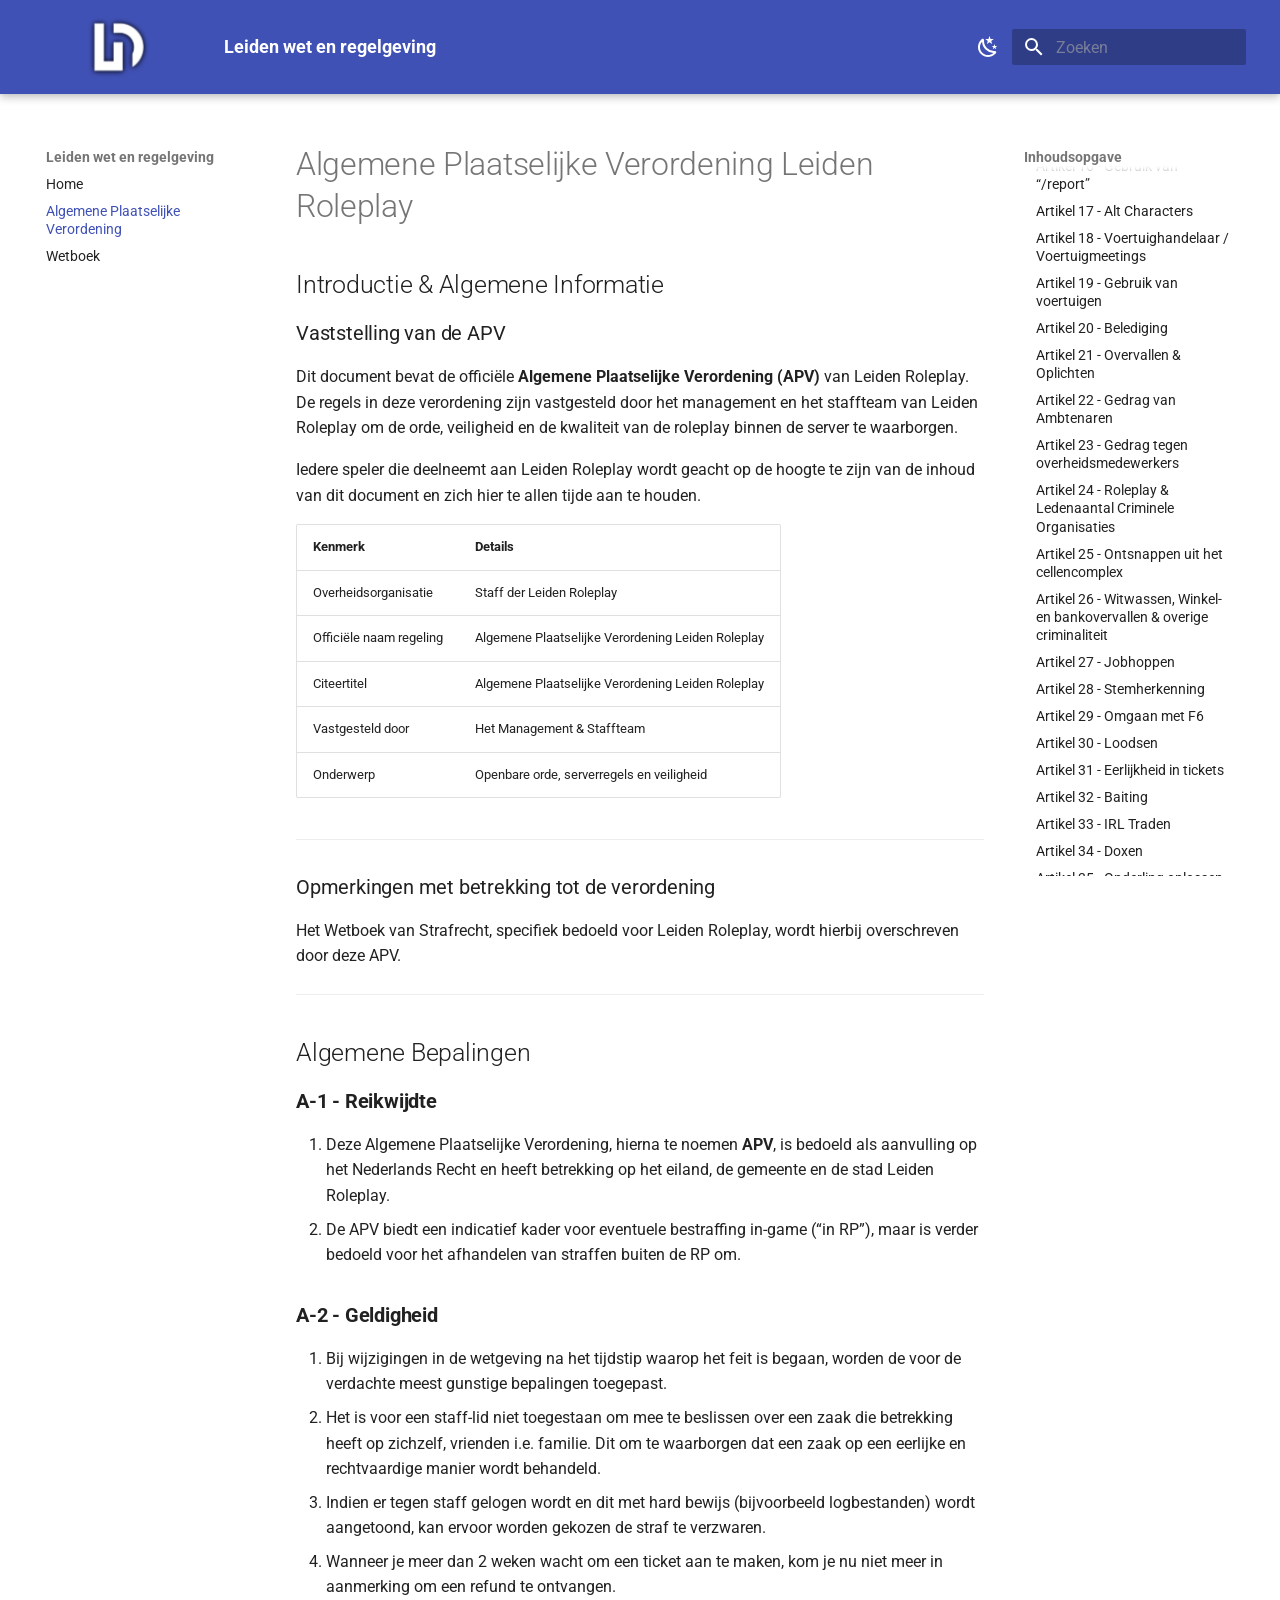
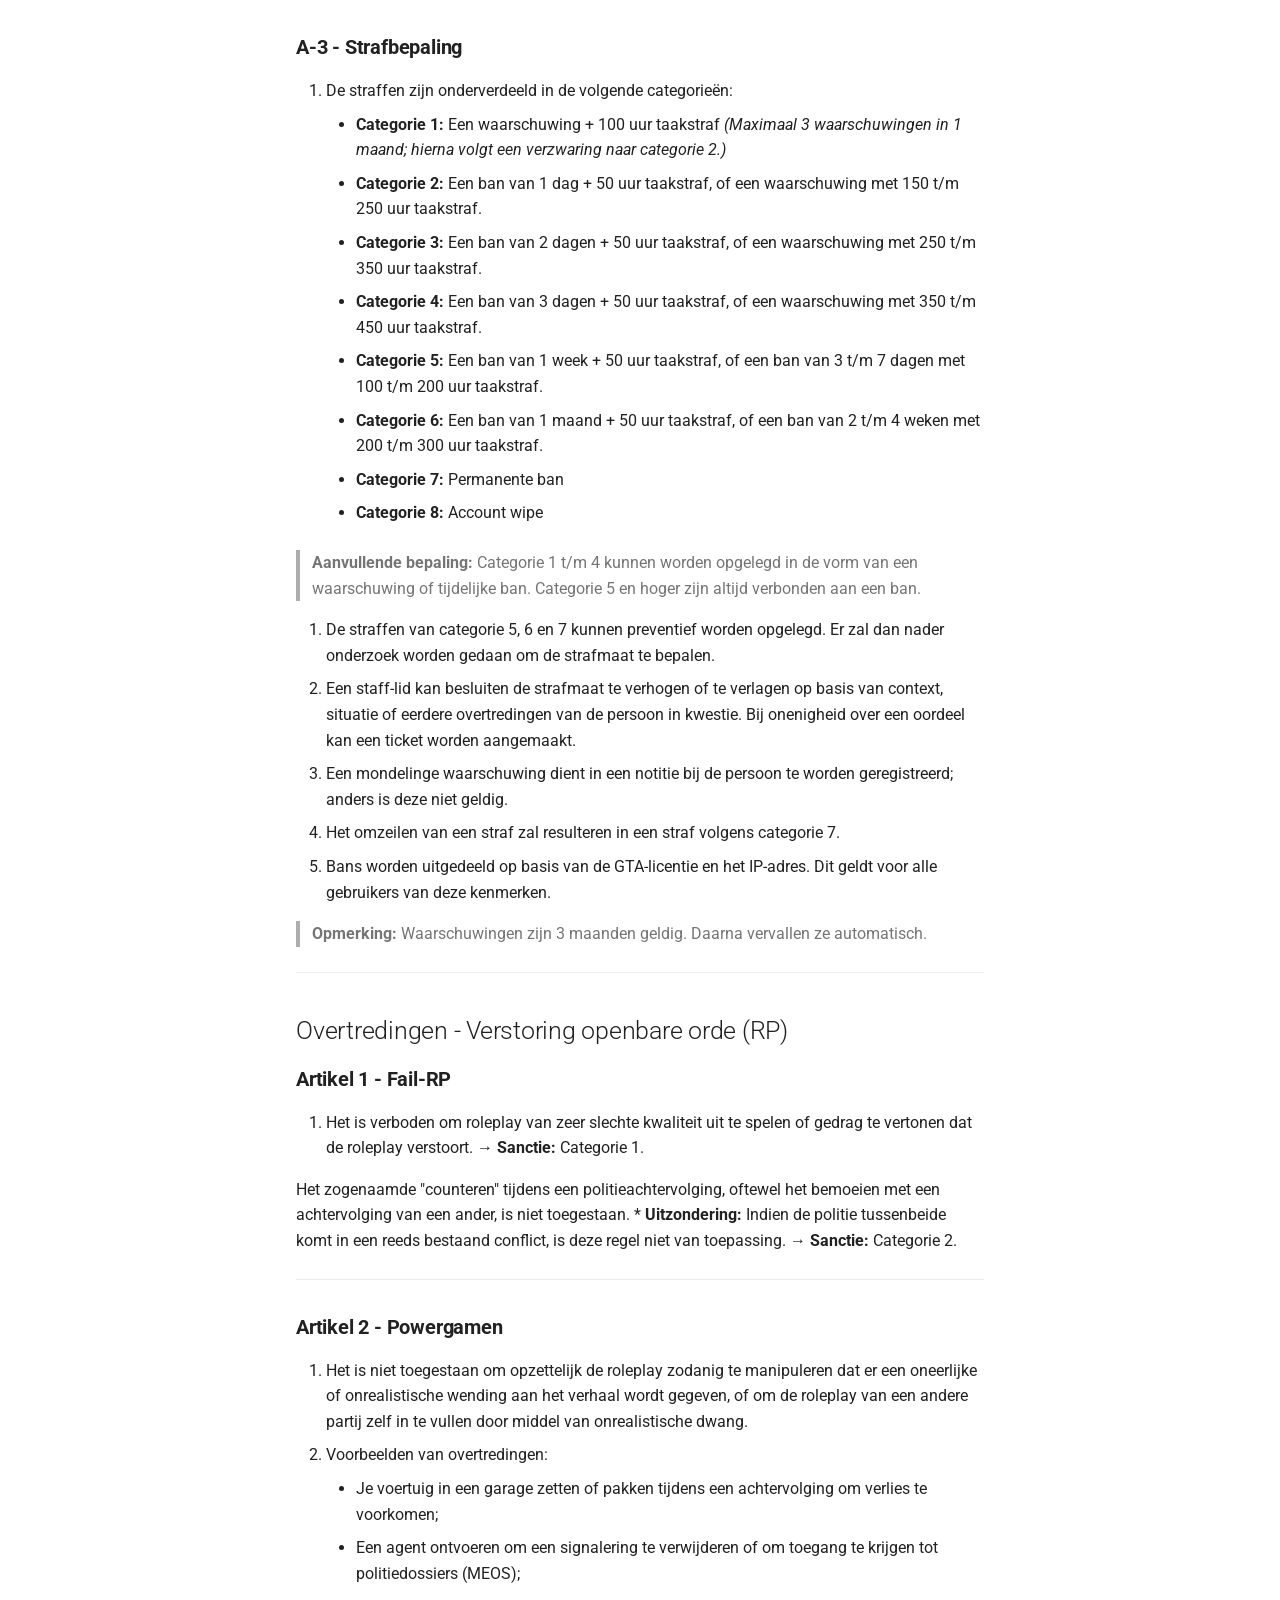
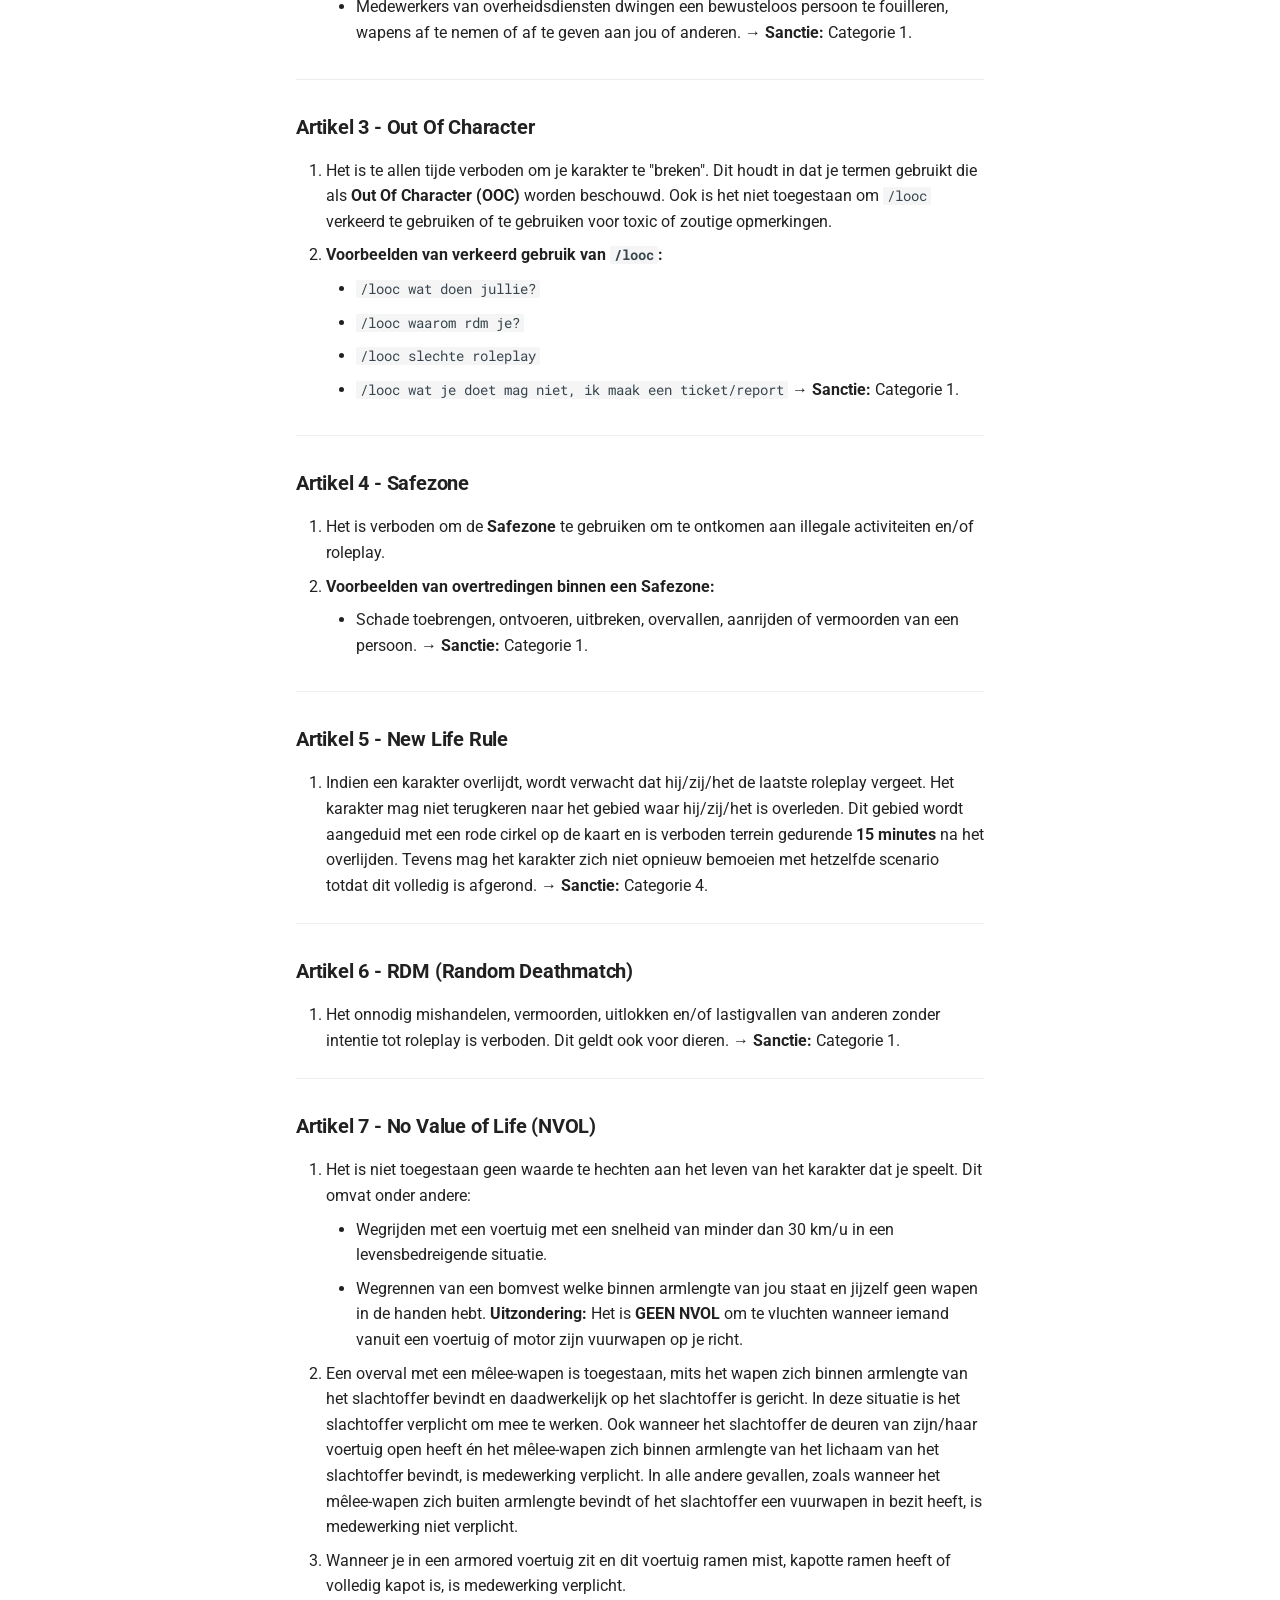
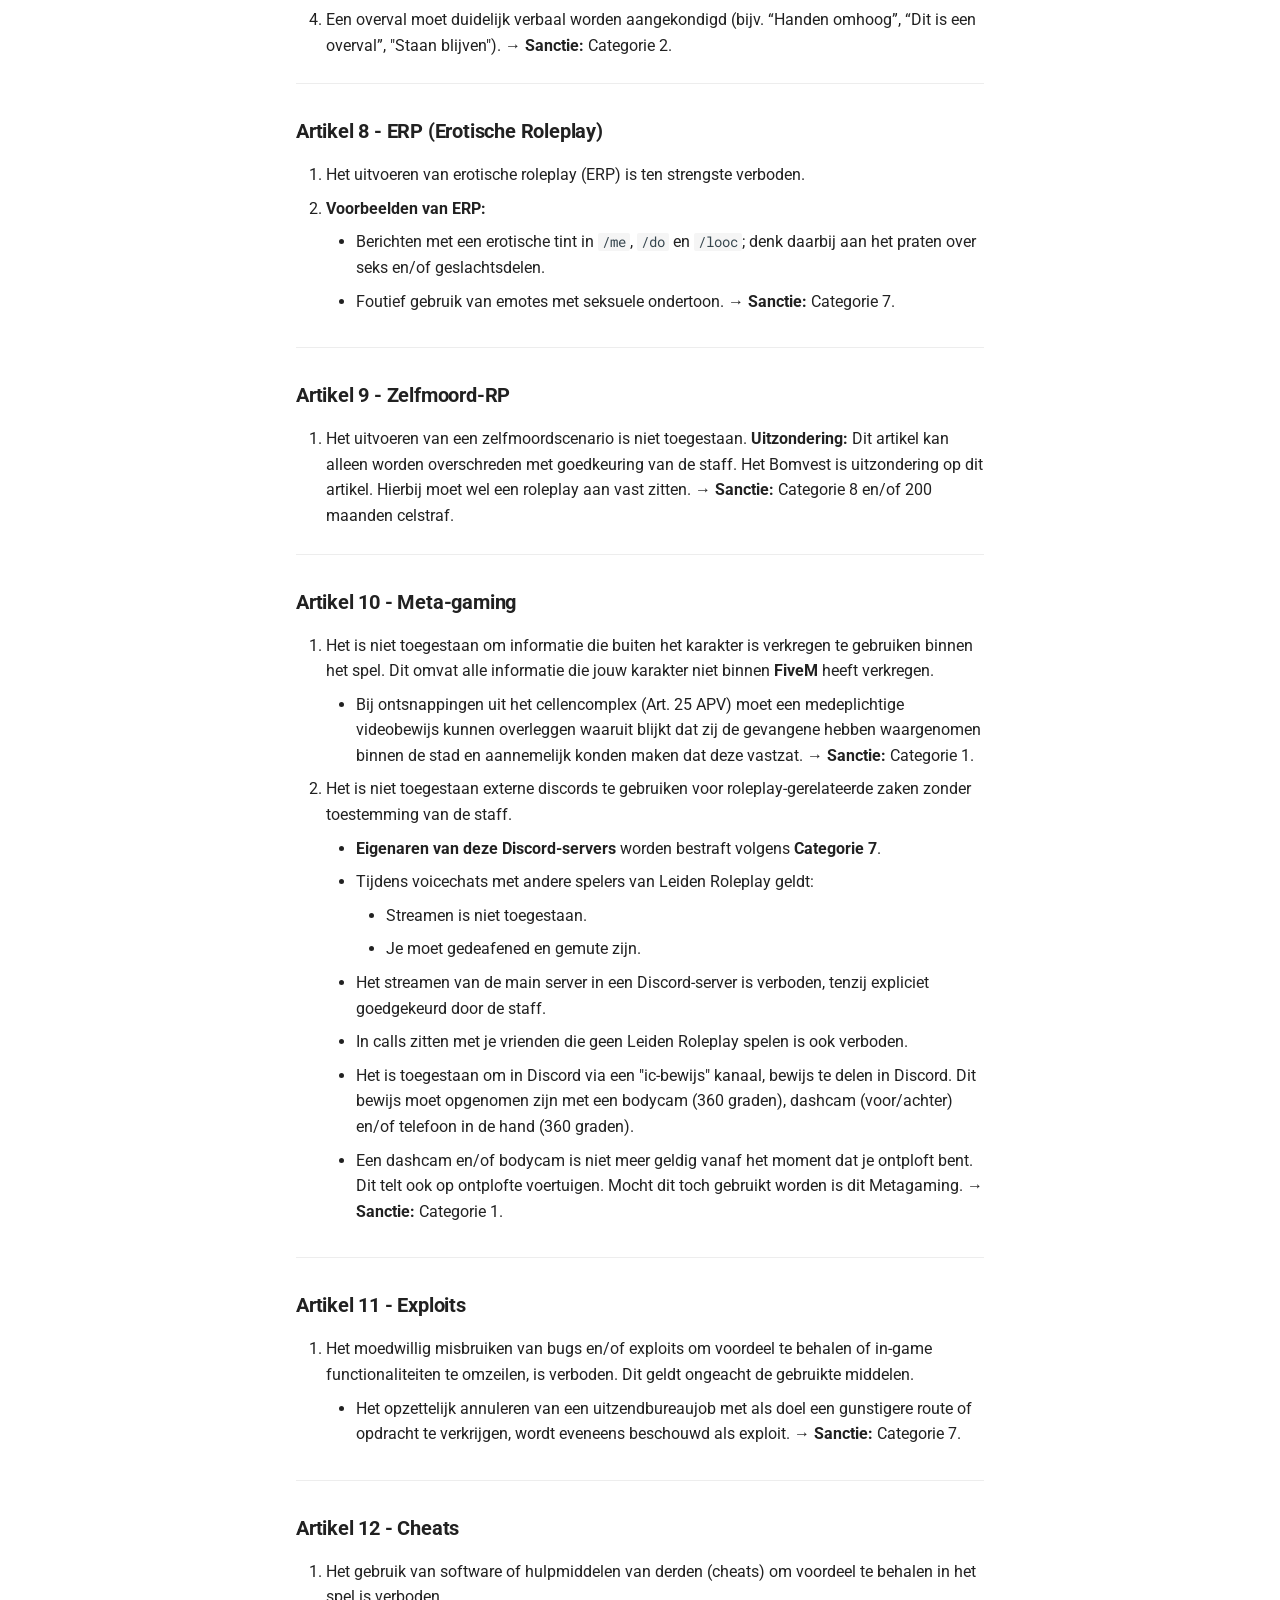
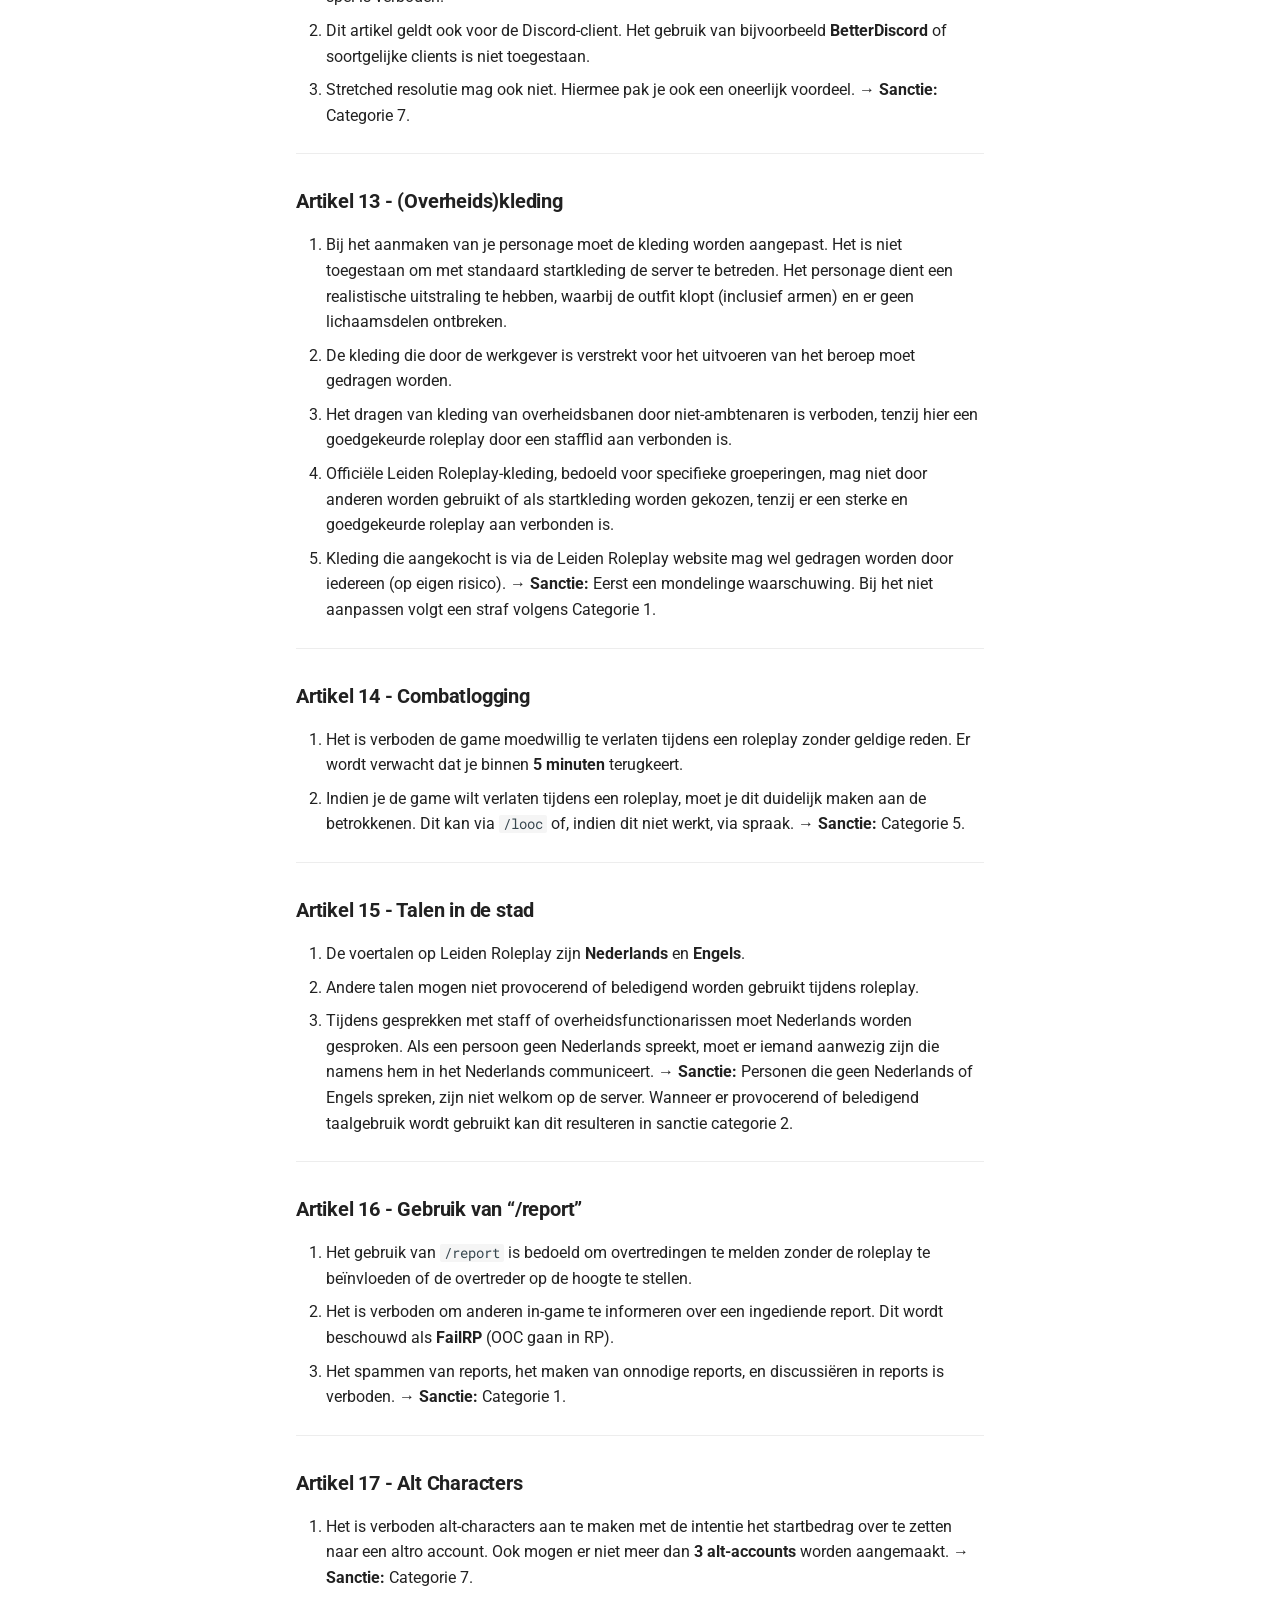
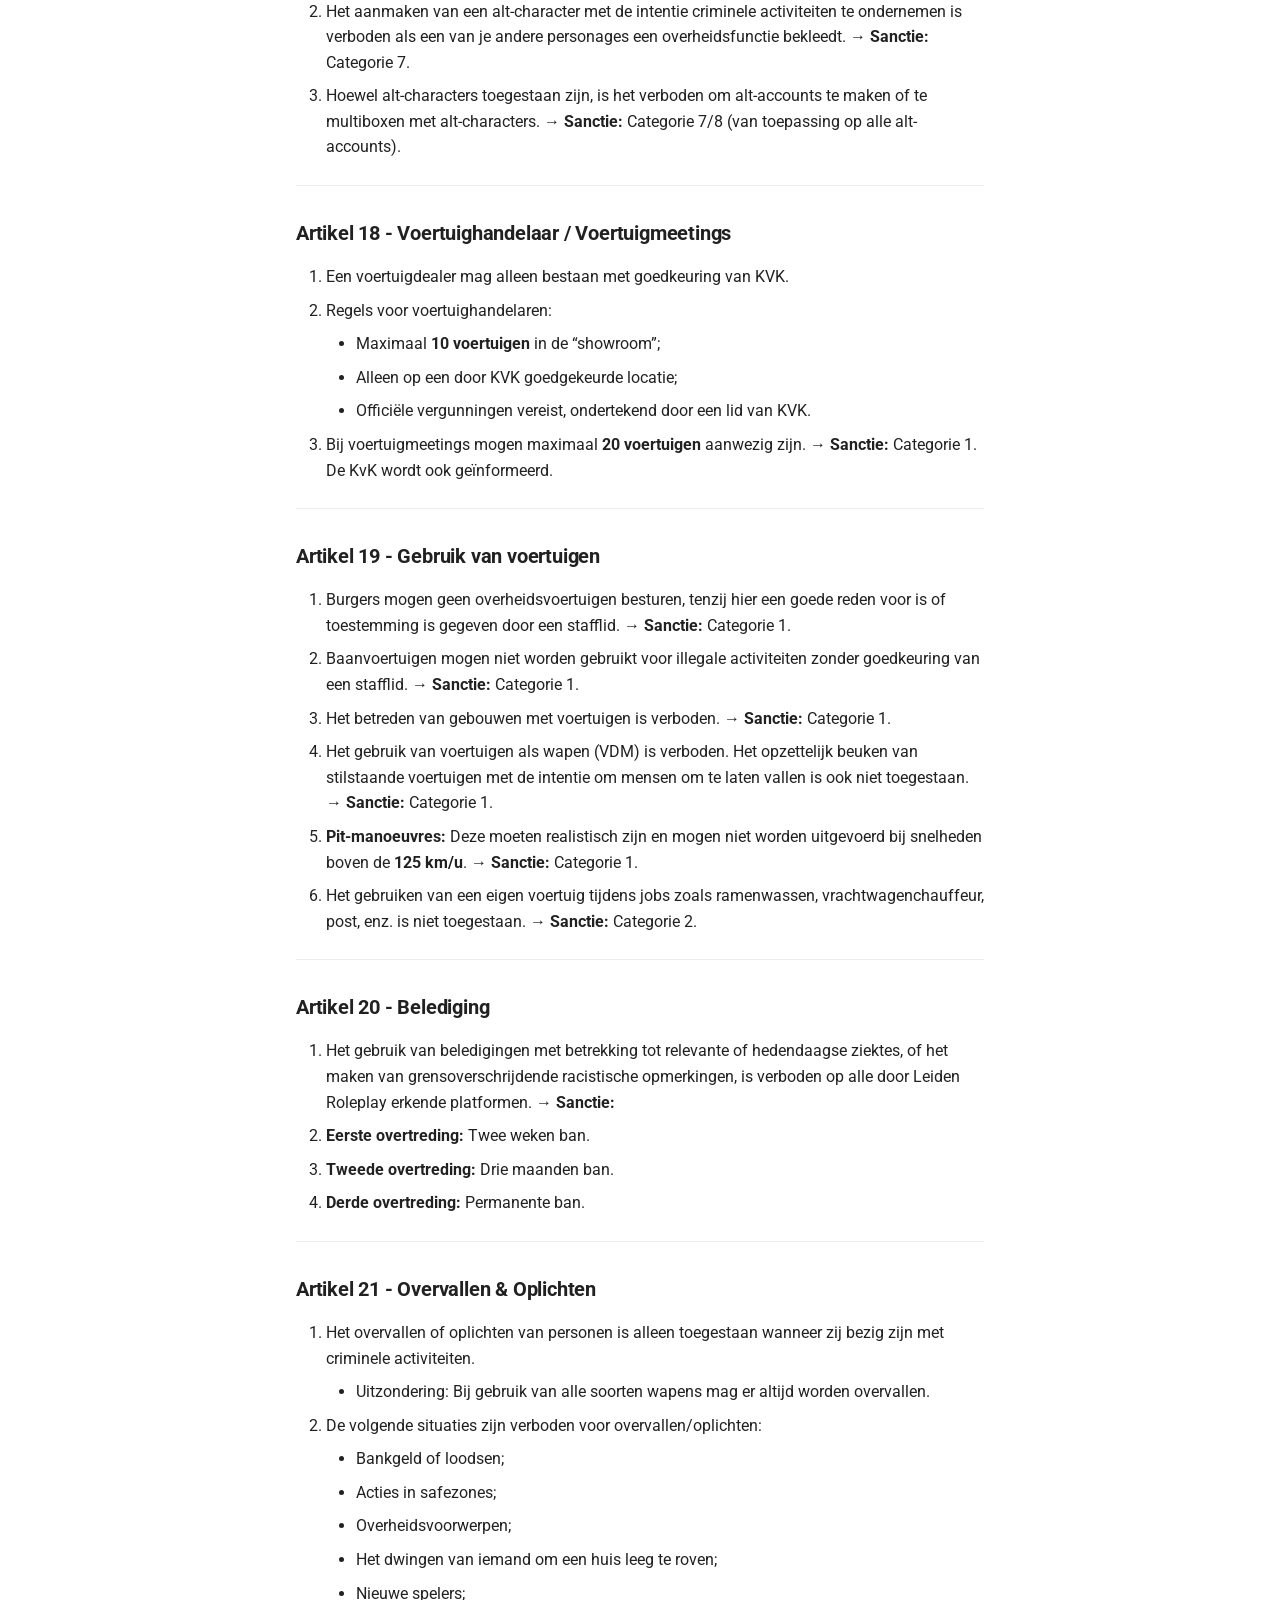
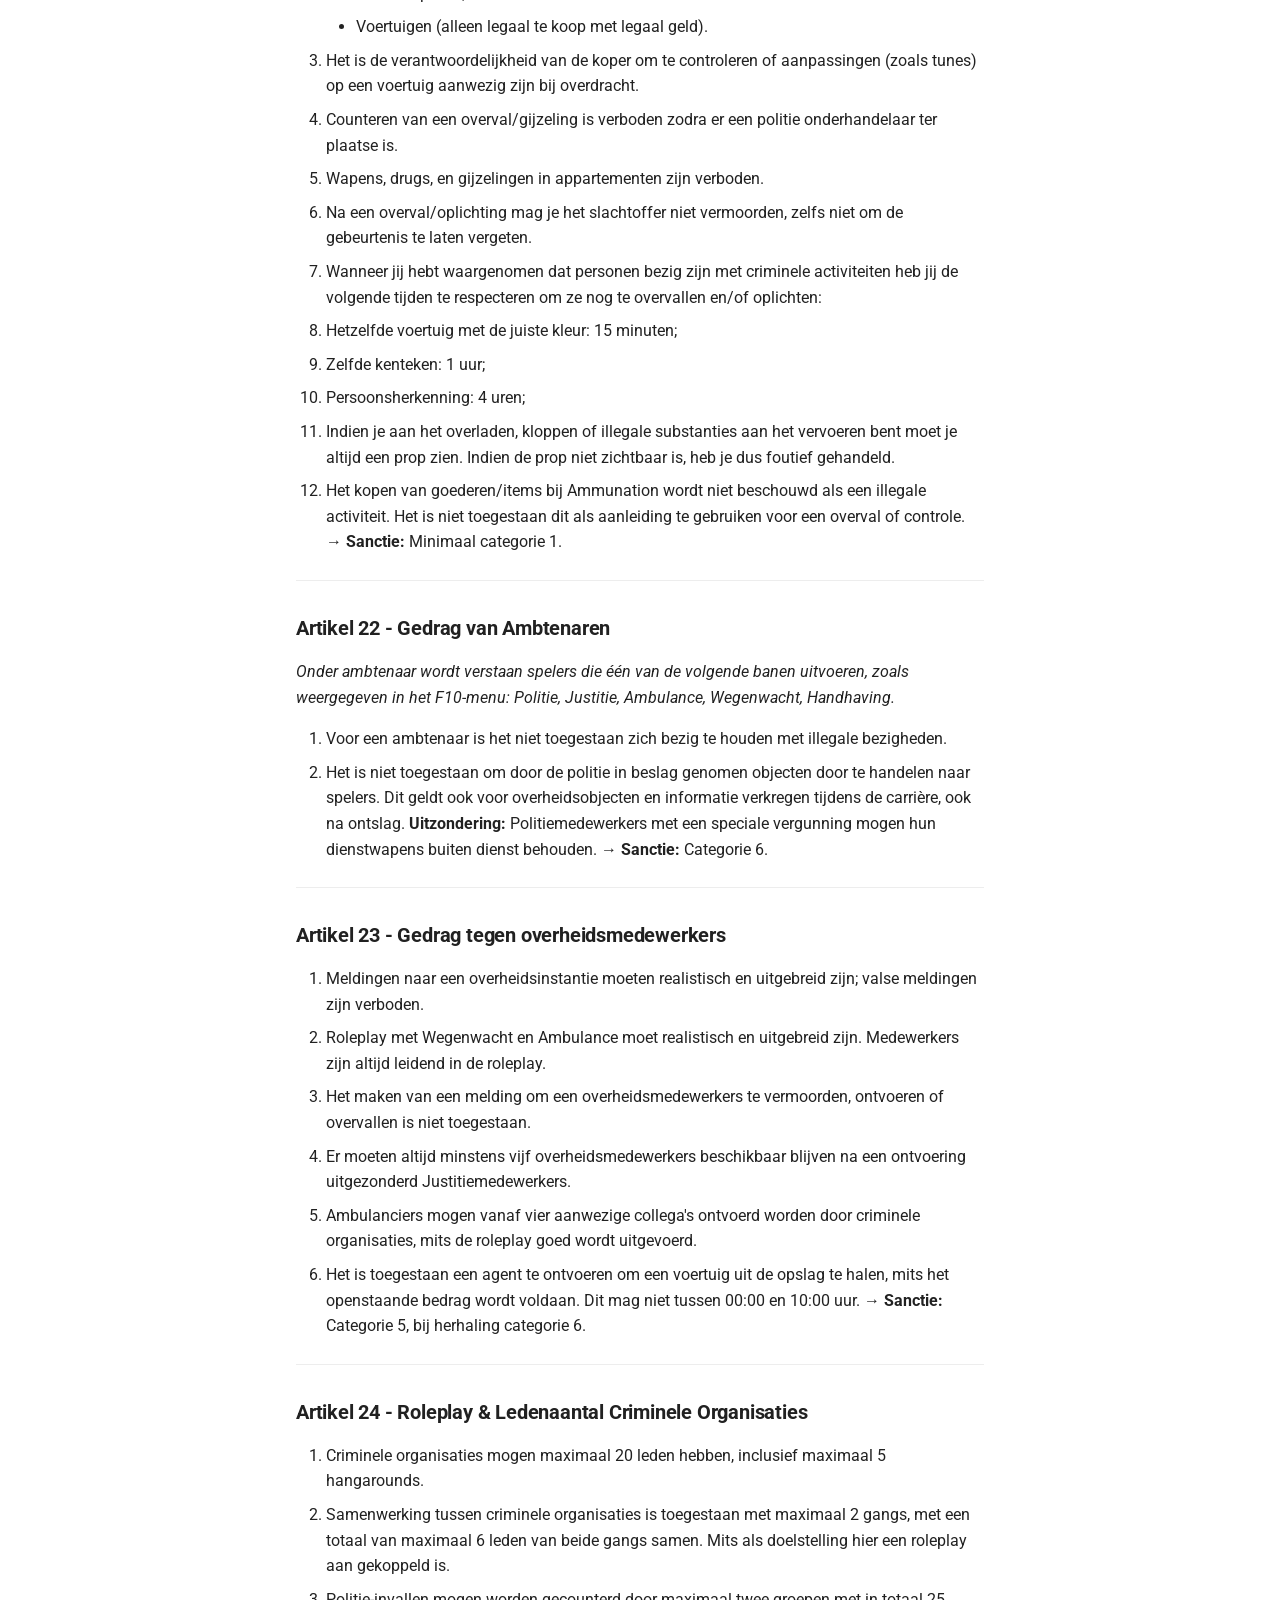
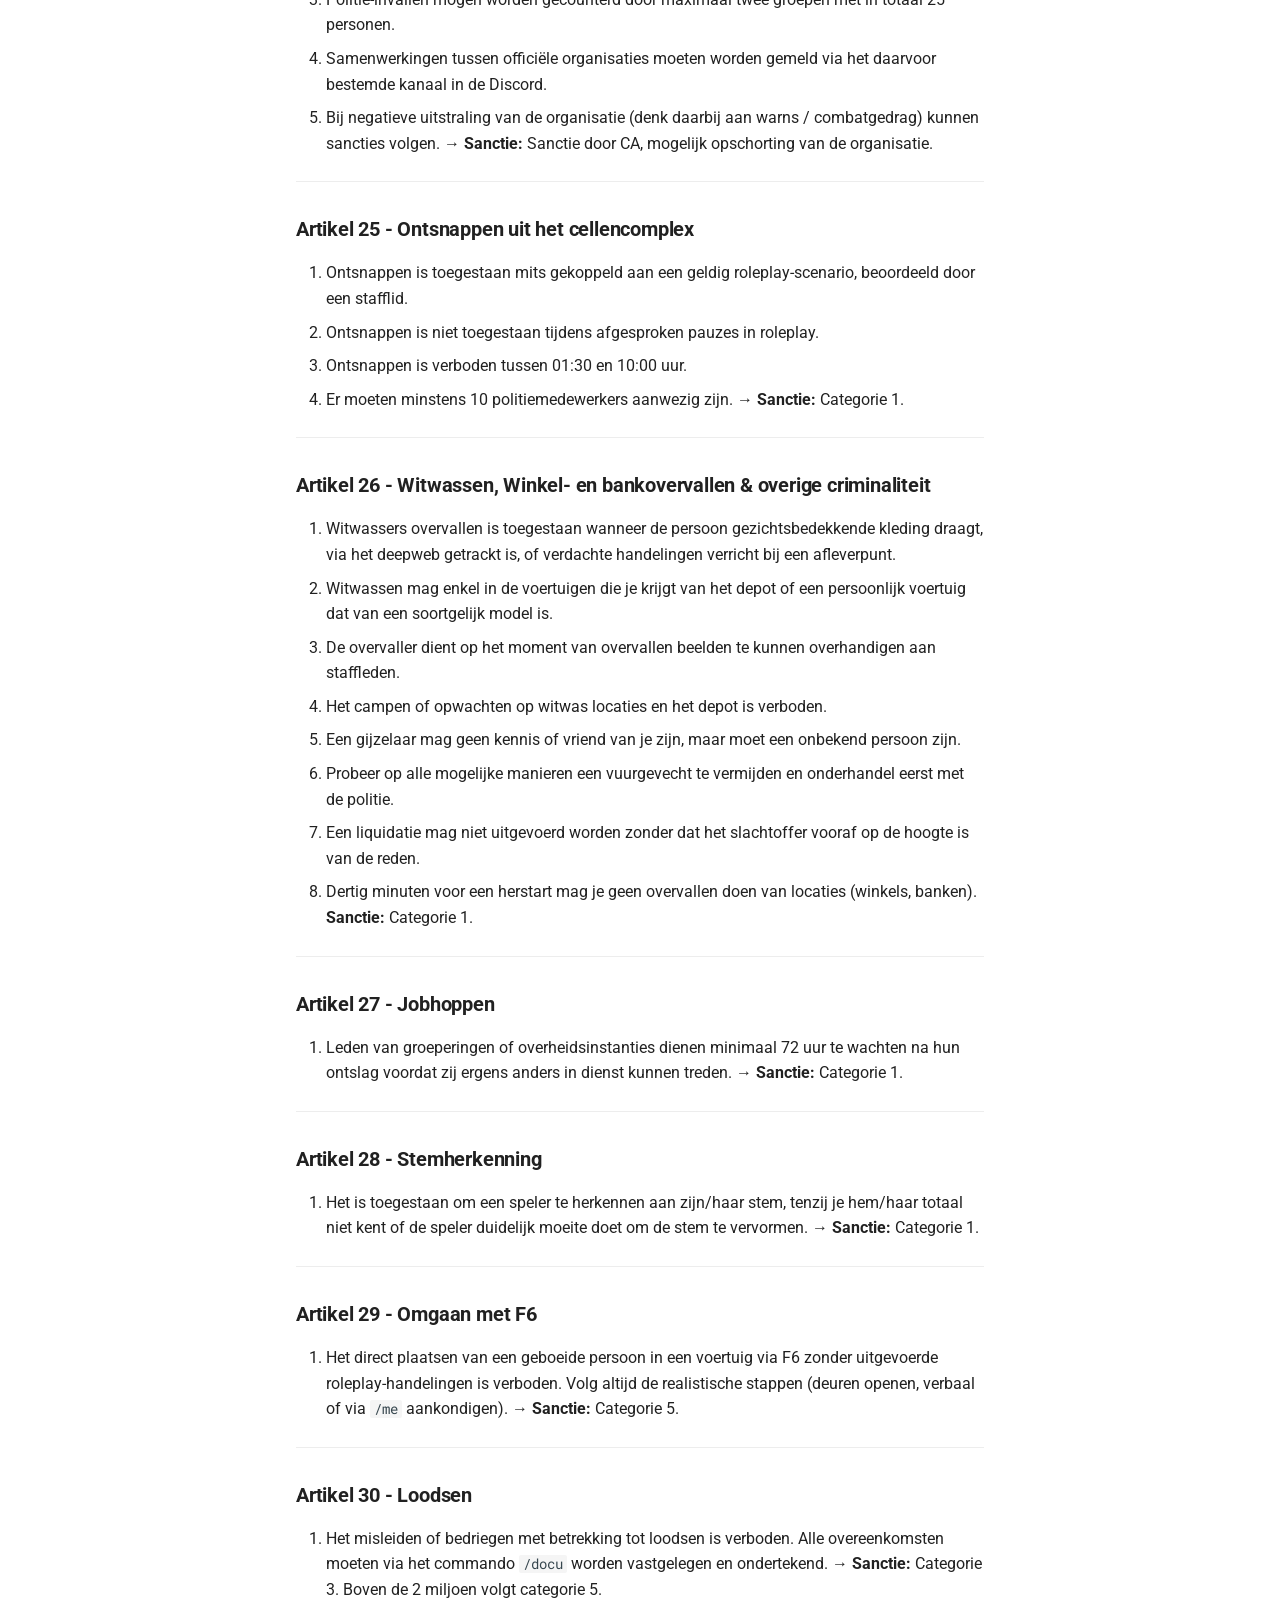
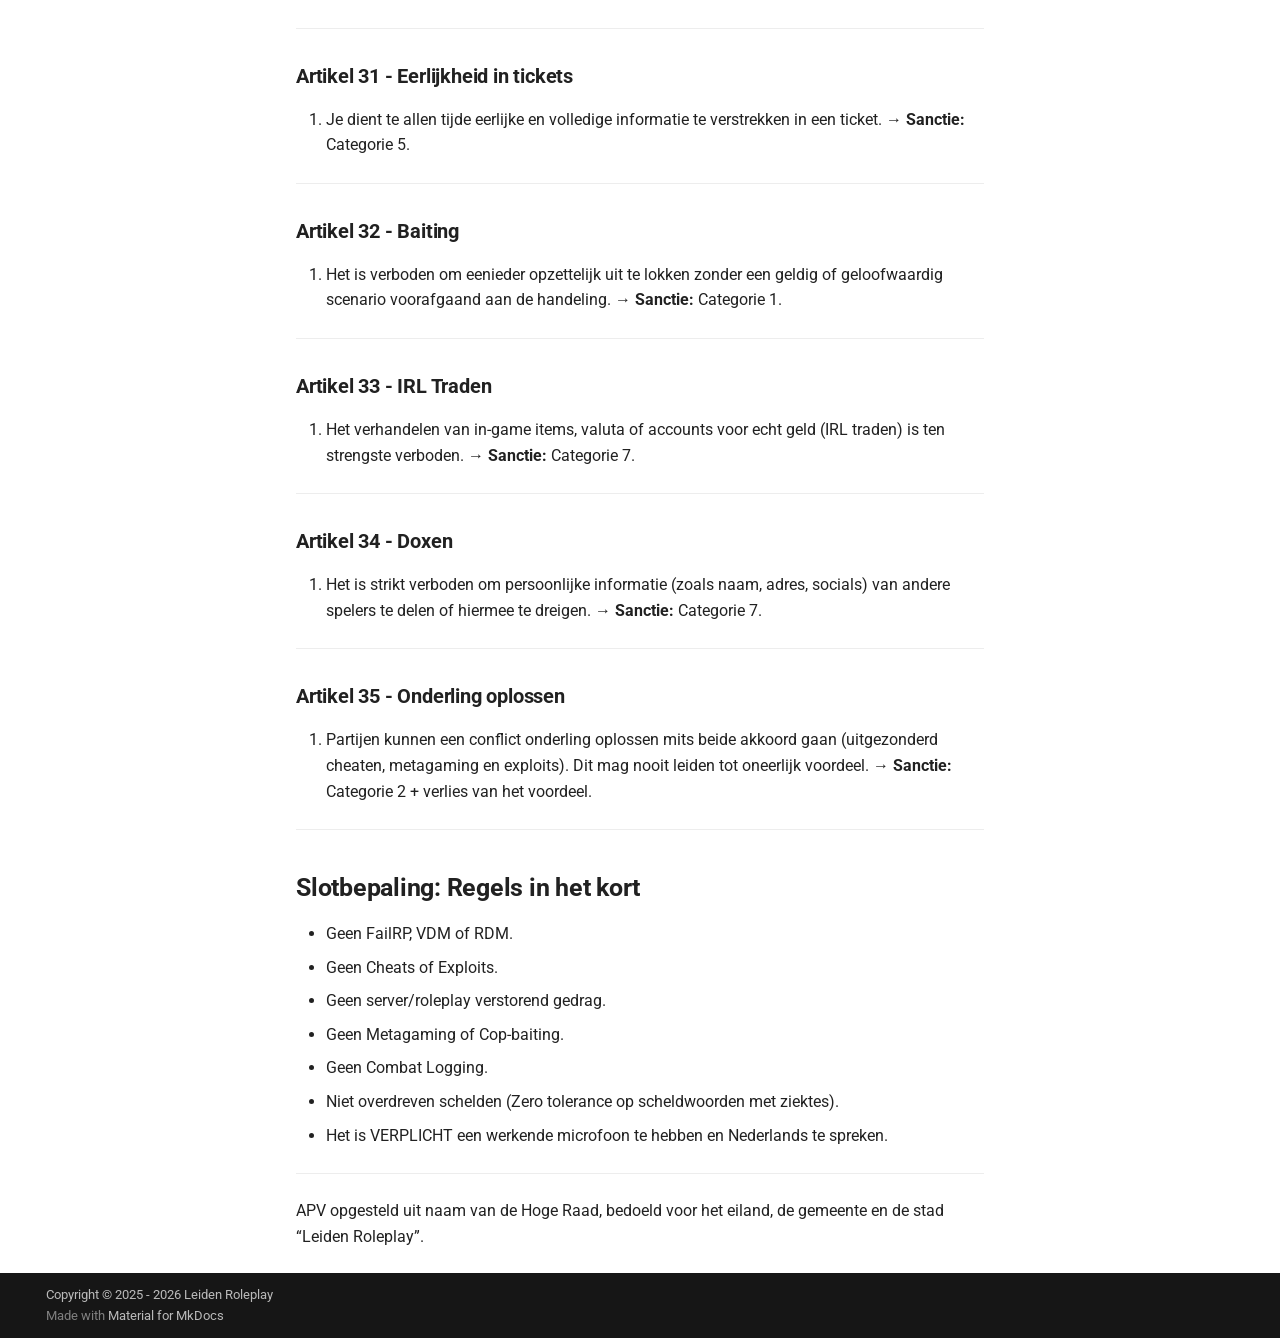
==== apv/index.html @ 3dc468a4 "Deployed ac2c8dc with MkDocs version: 1.6.1" ====
<!doctype html>
<html lang="nl" class="no-js">
  <head>
    
      <meta charset="utf-8">
      <meta name="viewport" content="width=device-width,initial-scale=1">
      
        <meta name="description" content="Wet en regelgeving van Leiden Roleplay">
      
      
        <meta name="author" content="LeidenRP">
      
      
        <link rel="canonical" href="https://apv.leidenrp.nl/apv/">
      
      
        <link rel="prev" href="..">
      
      
        <link rel="next" href="../wetboek/">
      
      
        
      
      
      <link rel="icon" href="../img/lrplogos/lrpBasic.png">
      <meta name="generator" content="mkdocs-1.6.1, mkdocs-material-9.7.6">
    
    
      
        <title>Algemene Plaatselijke Verordening - Leiden wet en regelgeving</title>
      
    
    
      <link rel="stylesheet" href="../assets/stylesheets/main.484c7ddc.min.css">
      
        
        <link rel="stylesheet" href="../assets/stylesheets/palette.ab4e12ef.min.css">
      
      


    
    
      
    
    
      
        
        
        <link rel="preconnect" href="https://fonts.gstatic.com" crossorigin>
        <link rel="stylesheet" href="https://fonts.googleapis.com/css?family=Roboto:300,300i,400,400i,700,700i%7CRoboto+Mono:400,400i,700,700i&display=fallback">
        <style>:root{--md-text-font:"Roboto";--md-code-font:"Roboto Mono"}</style>
      
    
    
      <link rel="stylesheet" href="../css/extra.css">
    
    <script>__md_scope=new URL("..",location),__md_hash=e=>[...e].reduce(((e,_)=>(e<<5)-e+_.charCodeAt(0)),0),__md_get=(e,_=localStorage,t=__md_scope)=>JSON.parse(_.getItem(t.pathname+"."+e)),__md_set=(e,_,t=localStorage,a=__md_scope)=>{try{t.setItem(a.pathname+"."+e,JSON.stringify(_))}catch(e){}}</script>
    
      

    
    
  </head>
  
  
    
    
      
    
    
    
    
    <body dir="ltr" data-md-color-scheme="default" data-md-color-primary="indigo" data-md-color-accent="indigo">
  
    
    <input class="md-toggle" data-md-toggle="drawer" type="checkbox" id="__drawer" autocomplete="off">
    <input class="md-toggle" data-md-toggle="search" type="checkbox" id="__search" autocomplete="off">
    <label class="md-overlay" for="__drawer"></label>
    <div data-md-component="skip">
      
        
        <a href="#algemene-plaatselijke-verordening-leiden-roleplay" class="md-skip">
          Ga naar inhoud
        </a>
      
    </div>
    <div data-md-component="announce">
      
    </div>
    
    
      

  

<header class="md-header md-header--shadow" data-md-component="header">
  <nav class="md-header__inner md-grid" aria-label="Header">
    <a href=".." title="Leiden wet en regelgeving" class="md-header__button md-logo" aria-label="Leiden wet en regelgeving" data-md-component="logo">
      
  <img src="../img/lrplogos/lrpBasic.png" alt="logo">

    </a>
    <label class="md-header__button md-icon" for="__drawer">
      
      <svg xmlns="http://www.w3.org/2000/svg" viewBox="0 0 24 24"><path d="M3 6h18v2H3zm0 5h18v2H3zm0 5h18v2H3z"/></svg>
    </label>
    <div class="md-header__title" data-md-component="header-title">
      <div class="md-header__ellipsis">
        <div class="md-header__topic">
          <span class="md-ellipsis">
            Leiden wet en regelgeving
          </span>
        </div>
        <div class="md-header__topic" data-md-component="header-topic">
          <span class="md-ellipsis">
            
              Algemene Plaatselijke Verordening
            
          </span>
        </div>
      </div>
    </div>
    
      
        <form class="md-header__option" data-md-component="palette">
  
    
    
    
    <input class="md-option" data-md-color-media="(prefers-color-scheme: light)" data-md-color-scheme="default" data-md-color-primary="indigo" data-md-color-accent="indigo"  aria-label="Switch to dark mode"  type="radio" name="__palette" id="__palette_0">
    
      <label class="md-header__button md-icon" title="Switch to dark mode" for="__palette_1" hidden>
        <svg xmlns="http://www.w3.org/2000/svg" viewBox="0 0 24 24"><path d="m17.75 4.09-2.53 1.94.91 3.06-2.63-1.81-2.63 1.81.91-3.06-2.53-1.94L12.44 4l1.06-3 1.06 3zm3.5 6.91-1.64 1.25.59 1.98-1.7-1.17-1.7 1.17.59-1.98L15.75 11l2.06-.05L18.5 9l.69 1.95zm-2.28 4.95c.83-.08 1.72 1.1 1.19 1.85-.32.45-.66.87-1.08 1.27C15.17 23 8.84 23 4.94 19.07c-3.91-3.9-3.91-10.24 0-14.14.4-.4.82-.76 1.27-1.08.75-.53 1.93.36 1.85 1.19-.27 2.86.69 5.83 2.89 8.02a9.96 9.96 0 0 0 8.02 2.89m-1.64 2.02a12.08 12.08 0 0 1-7.8-3.47c-2.17-2.19-3.33-5-3.49-7.82-2.81 3.14-2.7 7.96.31 10.98 3.02 3.01 7.84 3.12 10.98.31"/></svg>
      </label>
    
  
    
    
    
    <input class="md-option" data-md-color-media="(prefers-color-scheme: dark)" data-md-color-scheme="slate" data-md-color-primary="indigo" data-md-color-accent="indigo"  aria-label="Switch to system preference"  type="radio" name="__palette" id="__palette_1">
    
      <label class="md-header__button md-icon" title="Switch to system preference" for="__palette_0" hidden>
        <svg xmlns="http://www.w3.org/2000/svg" viewBox="0 0 24 24"><path d="M12 7a5 5 0 0 1 5 5 5 5 0 0 1-5 5 5 5 0 0 1-5-5 5 5 0 0 1 5-5m0 2a3 3 0 0 0-3 3 3 3 0 0 0 3 3 3 3 0 0 0 3-3 3 3 0 0 0-3-3m0-7 2.39 3.42C13.65 5.15 12.84 5 12 5s-1.65.15-2.39.42zM3.34 7l4.16-.35A7.2 7.2 0 0 0 5.94 8.5c-.44.74-.69 1.5-.83 2.29zm.02 10 1.76-3.77a7.131 7.131 0 0 0 2.38 4.14zM20.65 7l-1.77 3.79a7.02 7.02 0 0 0-2.38-4.15zm-.01 10-4.14.36c.59-.51 1.12-1.14 1.54-1.86.42-.73.69-1.5.83-2.29zM12 22l-2.41-3.44c.74.27 1.55.44 2.41.44.82 0 1.63-.17 2.37-.44z"/></svg>
      </label>
    
  
</form>
      
    
    
      <script>var palette=__md_get("__palette");if(palette&&palette.color){if("(prefers-color-scheme)"===palette.color.media){var media=matchMedia("(prefers-color-scheme: light)"),input=document.querySelector(media.matches?"[data-md-color-media='(prefers-color-scheme: light)']":"[data-md-color-media='(prefers-color-scheme: dark)']");palette.color.media=input.getAttribute("data-md-color-media"),palette.color.scheme=input.getAttribute("data-md-color-scheme"),palette.color.primary=input.getAttribute("data-md-color-primary"),palette.color.accent=input.getAttribute("data-md-color-accent")}for(var[key,value]of Object.entries(palette.color))document.body.setAttribute("data-md-color-"+key,value)}</script>
    
    
    
      
      
        <label class="md-header__button md-icon" for="__search">
          
          <svg xmlns="http://www.w3.org/2000/svg" viewBox="0 0 24 24"><path d="M9.5 3A6.5 6.5 0 0 1 16 9.5c0 1.61-.59 3.09-1.56 4.23l.27.27h.79l5 5-1.5 1.5-5-5v-.79l-.27-.27A6.52 6.52 0 0 1 9.5 16 6.5 6.5 0 0 1 3 9.5 6.5 6.5 0 0 1 9.5 3m0 2C7 5 5 7 5 9.5S7 14 9.5 14 14 12 14 9.5 12 5 9.5 5"/></svg>
        </label>
        <div class="md-search" data-md-component="search" role="dialog">
  <label class="md-search__overlay" for="__search"></label>
  <div class="md-search__inner" role="search">
    <form class="md-search__form" name="search">
      <input type="text" class="md-search__input" name="query" aria-label="Zoeken" placeholder="Zoeken" autocapitalize="off" autocorrect="off" autocomplete="off" spellcheck="false" data-md-component="search-query" required>
      <label class="md-search__icon md-icon" for="__search">
        
        <svg xmlns="http://www.w3.org/2000/svg" viewBox="0 0 24 24"><path d="M9.5 3A6.5 6.5 0 0 1 16 9.5c0 1.61-.59 3.09-1.56 4.23l.27.27h.79l5 5-1.5 1.5-5-5v-.79l-.27-.27A6.52 6.52 0 0 1 9.5 16 6.5 6.5 0 0 1 3 9.5 6.5 6.5 0 0 1 9.5 3m0 2C7 5 5 7 5 9.5S7 14 9.5 14 14 12 14 9.5 12 5 9.5 5"/></svg>
        
        <svg xmlns="http://www.w3.org/2000/svg" viewBox="0 0 24 24"><path d="M20 11v2H8l5.5 5.5-1.42 1.42L4.16 12l7.92-7.92L13.5 5.5 8 11z"/></svg>
      </label>
      <nav class="md-search__options" aria-label="Zoeken">
        
        <button type="reset" class="md-search__icon md-icon" title="Leegmaken" aria-label="Leegmaken" tabindex="-1">
          
          <svg xmlns="http://www.w3.org/2000/svg" viewBox="0 0 24 24"><path d="M19 6.41 17.59 5 12 10.59 6.41 5 5 6.41 10.59 12 5 17.59 6.41 19 12 13.41 17.59 19 19 17.59 13.41 12z"/></svg>
        </button>
      </nav>
      
    </form>
    <div class="md-search__output">
      <div class="md-search__scrollwrap" tabindex="0" data-md-scrollfix>
        <div class="md-search-result" data-md-component="search-result">
          <div class="md-search-result__meta">
            Zoeken initialiseren
          </div>
          <ol class="md-search-result__list" role="presentation"></ol>
        </div>
      </div>
    </div>
  </div>
</div>
      
    
    
  </nav>
  
</header>
    
    <div class="md-container" data-md-component="container">
      
      
        
          
        
      
      <main class="md-main" data-md-component="main">
        <div class="md-main__inner md-grid">
          
            
              
              <div class="md-sidebar md-sidebar--primary" data-md-component="sidebar" data-md-type="navigation" >
                <div class="md-sidebar__scrollwrap">
                  <div class="md-sidebar__inner">
                    



<nav class="md-nav md-nav--primary" aria-label="Navigatie" data-md-level="0">
  <label class="md-nav__title" for="__drawer">
    <a href=".." title="Leiden wet en regelgeving" class="md-nav__button md-logo" aria-label="Leiden wet en regelgeving" data-md-component="logo">
      
  <img src="../img/lrplogos/lrpBasic.png" alt="logo">

    </a>
    Leiden wet en regelgeving
  </label>
  
  <ul class="md-nav__list" data-md-scrollfix>
    
      
      
  
  
  
  
    <li class="md-nav__item">
      <a href=".." class="md-nav__link">
        
  
  
  <span class="md-ellipsis">
    
  
    Home
  

    
  </span>
  
  

      </a>
    </li>
  

    
      
      
  
  
    
  
  
  
    <li class="md-nav__item md-nav__item--active">
      
      <input class="md-nav__toggle md-toggle" type="checkbox" id="__toc">
      
      
        
      
      
        <label class="md-nav__link md-nav__link--active" for="__toc">
          
  
  
  <span class="md-ellipsis">
    
  
    Algemene Plaatselijke Verordening
  

    
  </span>
  
  

          <span class="md-nav__icon md-icon"></span>
        </label>
      
      <a href="./" class="md-nav__link md-nav__link--active">
        
  
  
  <span class="md-ellipsis">
    
  
    Algemene Plaatselijke Verordening
  

    
  </span>
  
  

      </a>
      
        

<nav class="md-nav md-nav--secondary" aria-label="Inhoudsopgave">
  
  
  
    
  
  
    <label class="md-nav__title" for="__toc">
      <span class="md-nav__icon md-icon"></span>
      Inhoudsopgave
    </label>
    <ul class="md-nav__list" data-md-component="toc" data-md-scrollfix>
      
        <li class="md-nav__item">
  <a href="#introductie-algemene-informatie" class="md-nav__link">
    <span class="md-ellipsis">
      
        Introductie &amp; Algemene Informatie
      
    </span>
  </a>
  
    <nav class="md-nav" aria-label="Introductie &amp; Algemene Informatie">
      <ul class="md-nav__list">
        
          <li class="md-nav__item">
  <a href="#vaststelling-van-de-apv" class="md-nav__link">
    <span class="md-ellipsis">
      
        Vaststelling van de APV
      
    </span>
  </a>
  
</li>
        
          <li class="md-nav__item">
  <a href="#opmerkingen-met-betrekking-tot-de-verordening" class="md-nav__link">
    <span class="md-ellipsis">
      
        Opmerkingen met betrekking tot de verordening
      
    </span>
  </a>
  
</li>
        
      </ul>
    </nav>
  
</li>
      
        <li class="md-nav__item">
  <a href="#algemene-bepalingen" class="md-nav__link">
    <span class="md-ellipsis">
      
        Algemene Bepalingen
      
    </span>
  </a>
  
    <nav class="md-nav" aria-label="Algemene Bepalingen">
      <ul class="md-nav__list">
        
          <li class="md-nav__item">
  <a href="#a-1-reikwijdte" class="md-nav__link">
    <span class="md-ellipsis">
      
        A-1 - Reikwijdte
      
    </span>
  </a>
  
</li>
        
          <li class="md-nav__item">
  <a href="#a-2-geldigheid" class="md-nav__link">
    <span class="md-ellipsis">
      
        A-2 - Geldigheid
      
    </span>
  </a>
  
</li>
        
          <li class="md-nav__item">
  <a href="#a-3-strafbepaling" class="md-nav__link">
    <span class="md-ellipsis">
      
        A-3 - Strafbepaling
      
    </span>
  </a>
  
</li>
        
      </ul>
    </nav>
  
</li>
      
        <li class="md-nav__item">
  <a href="#overtredingen-verstoring-openbare-orde-rp" class="md-nav__link">
    <span class="md-ellipsis">
      
        Overtredingen - Verstoring openbare orde (RP)
      
    </span>
  </a>
  
    <nav class="md-nav" aria-label="Overtredingen - Verstoring openbare orde (RP)">
      <ul class="md-nav__list">
        
          <li class="md-nav__item">
  <a href="#artikel-1-fail-rp" class="md-nav__link">
    <span class="md-ellipsis">
      
        Artikel 1 - Fail-RP
      
    </span>
  </a>
  
</li>
        
          <li class="md-nav__item">
  <a href="#artikel-2-powergamen" class="md-nav__link">
    <span class="md-ellipsis">
      
        Artikel 2 - Powergamen
      
    </span>
  </a>
  
</li>
        
          <li class="md-nav__item">
  <a href="#artikel-3-out-of-character" class="md-nav__link">
    <span class="md-ellipsis">
      
        Artikel 3 - Out Of Character
      
    </span>
  </a>
  
</li>
        
          <li class="md-nav__item">
  <a href="#artikel-4-safezone" class="md-nav__link">
    <span class="md-ellipsis">
      
        Artikel 4 - Safezone
      
    </span>
  </a>
  
</li>
        
          <li class="md-nav__item">
  <a href="#artikel-5-new-life-rule" class="md-nav__link">
    <span class="md-ellipsis">
      
        Artikel 5 - New Life Rule
      
    </span>
  </a>
  
</li>
        
          <li class="md-nav__item">
  <a href="#artikel-6-rdm-random-deathmatch" class="md-nav__link">
    <span class="md-ellipsis">
      
        Artikel 6 - RDM (Random Deathmatch)
      
    </span>
  </a>
  
</li>
        
          <li class="md-nav__item">
  <a href="#artikel-7-no-value-of-life-nvol" class="md-nav__link">
    <span class="md-ellipsis">
      
        Artikel 7 - No Value of Life (NVOL)
      
    </span>
  </a>
  
</li>
        
          <li class="md-nav__item">
  <a href="#artikel-8-erp-erotische-roleplay" class="md-nav__link">
    <span class="md-ellipsis">
      
        Artikel 8 - ERP (Erotische Roleplay)
      
    </span>
  </a>
  
</li>
        
          <li class="md-nav__item">
  <a href="#artikel-9-zelfmoord-rp" class="md-nav__link">
    <span class="md-ellipsis">
      
        Artikel 9 - Zelfmoord-RP
      
    </span>
  </a>
  
</li>
        
          <li class="md-nav__item">
  <a href="#artikel-10-meta-gaming" class="md-nav__link">
    <span class="md-ellipsis">
      
        Artikel 10 - Meta-gaming
      
    </span>
  </a>
  
</li>
        
          <li class="md-nav__item">
  <a href="#artikel-11-exploits" class="md-nav__link">
    <span class="md-ellipsis">
      
        Artikel 11 - Exploits
      
    </span>
  </a>
  
</li>
        
          <li class="md-nav__item">
  <a href="#artikel-12-cheats" class="md-nav__link">
    <span class="md-ellipsis">
      
        Artikel 12 - Cheats
      
    </span>
  </a>
  
</li>
        
          <li class="md-nav__item">
  <a href="#artikel-13-overheidskleding" class="md-nav__link">
    <span class="md-ellipsis">
      
        Artikel 13 - (Overheids)kleding
      
    </span>
  </a>
  
</li>
        
          <li class="md-nav__item">
  <a href="#artikel-14-combatlogging" class="md-nav__link">
    <span class="md-ellipsis">
      
        Artikel 14 - Combatlogging
      
    </span>
  </a>
  
</li>
        
          <li class="md-nav__item">
  <a href="#artikel-15-talen-in-de-stad" class="md-nav__link">
    <span class="md-ellipsis">
      
        Artikel 15 - Talen in de stad
      
    </span>
  </a>
  
</li>
        
          <li class="md-nav__item">
  <a href="#artikel-16-gebruik-van-report" class="md-nav__link">
    <span class="md-ellipsis">
      
        Artikel 16 - Gebruik van “/report”
      
    </span>
  </a>
  
</li>
        
          <li class="md-nav__item">
  <a href="#artikel-17-alt-characters" class="md-nav__link">
    <span class="md-ellipsis">
      
        Artikel 17 - Alt Characters
      
    </span>
  </a>
  
</li>
        
          <li class="md-nav__item">
  <a href="#artikel-18-voertuighandelaar-voertuigmeetings" class="md-nav__link">
    <span class="md-ellipsis">
      
        Artikel 18 - Voertuighandelaar / Voertuigmeetings
      
    </span>
  </a>
  
</li>
        
          <li class="md-nav__item">
  <a href="#artikel-19-gebruik-van-voertuigen" class="md-nav__link">
    <span class="md-ellipsis">
      
        Artikel 19 - Gebruik van voertuigen
      
    </span>
  </a>
  
</li>
        
          <li class="md-nav__item">
  <a href="#artikel-20-belediging" class="md-nav__link">
    <span class="md-ellipsis">
      
        Artikel 20 - Belediging
      
    </span>
  </a>
  
</li>
        
          <li class="md-nav__item">
  <a href="#artikel-21-overvallen-oplichten" class="md-nav__link">
    <span class="md-ellipsis">
      
        Artikel 21 - Overvallen &amp; Oplichten
      
    </span>
  </a>
  
</li>
        
          <li class="md-nav__item">
  <a href="#artikel-22-gedrag-van-ambtenaren" class="md-nav__link">
    <span class="md-ellipsis">
      
        Artikel 22 - Gedrag van Ambtenaren
      
    </span>
  </a>
  
</li>
        
          <li class="md-nav__item">
  <a href="#artikel-23-gedrag-tegen-overheidsmedewerkers" class="md-nav__link">
    <span class="md-ellipsis">
      
        Artikel 23 - Gedrag tegen overheidsmedewerkers
      
    </span>
  </a>
  
</li>
        
          <li class="md-nav__item">
  <a href="#artikel-24-roleplay-ledenaantal-criminele-organisaties" class="md-nav__link">
    <span class="md-ellipsis">
      
        Artikel 24 - Roleplay &amp; Ledenaantal Criminele Organisaties
      
    </span>
  </a>
  
</li>
        
          <li class="md-nav__item">
  <a href="#artikel-25-ontsnappen-uit-het-cellencomplex" class="md-nav__link">
    <span class="md-ellipsis">
      
        Artikel 25 - Ontsnappen uit het cellencomplex
      
    </span>
  </a>
  
</li>
        
          <li class="md-nav__item">
  <a href="#artikel-26-witwassen-winkel-en-bankovervallen-overige-criminaliteit" class="md-nav__link">
    <span class="md-ellipsis">
      
        Artikel 26 - Witwassen, Winkel- en bankovervallen &amp; overige criminaliteit
      
    </span>
  </a>
  
</li>
        
          <li class="md-nav__item">
  <a href="#artikel-27-jobhoppen" class="md-nav__link">
    <span class="md-ellipsis">
      
        Artikel 27 - Jobhoppen
      
    </span>
  </a>
  
</li>
        
          <li class="md-nav__item">
  <a href="#artikel-28-stemherkenning" class="md-nav__link">
    <span class="md-ellipsis">
      
        Artikel 28 - Stemherkenning
      
    </span>
  </a>
  
</li>
        
          <li class="md-nav__item">
  <a href="#artikel-29-omgaan-met-f6" class="md-nav__link">
    <span class="md-ellipsis">
      
        Artikel 29 - Omgaan met F6
      
    </span>
  </a>
  
</li>
        
          <li class="md-nav__item">
  <a href="#artikel-30-loodsen" class="md-nav__link">
    <span class="md-ellipsis">
      
        Artikel 30 - Loodsen
      
    </span>
  </a>
  
</li>
        
          <li class="md-nav__item">
  <a href="#artikel-31-eerlijkheid-in-tickets" class="md-nav__link">
    <span class="md-ellipsis">
      
        Artikel 31 - Eerlijkheid in tickets
      
    </span>
  </a>
  
</li>
        
          <li class="md-nav__item">
  <a href="#artikel-32-baiting" class="md-nav__link">
    <span class="md-ellipsis">
      
        Artikel 32 - Baiting
      
    </span>
  </a>
  
</li>
        
          <li class="md-nav__item">
  <a href="#artikel-33-irl-traden" class="md-nav__link">
    <span class="md-ellipsis">
      
        Artikel 33 - IRL Traden
      
    </span>
  </a>
  
</li>
        
          <li class="md-nav__item">
  <a href="#artikel-34-doxen" class="md-nav__link">
    <span class="md-ellipsis">
      
        Artikel 34 - Doxen
      
    </span>
  </a>
  
</li>
        
          <li class="md-nav__item">
  <a href="#artikel-35-onderling-oplossen" class="md-nav__link">
    <span class="md-ellipsis">
      
        Artikel 35 - Onderling oplossen
      
    </span>
  </a>
  
</li>
        
      </ul>
    </nav>
  
</li>
      
        <li class="md-nav__item">
  <a href="#slotbepaling-regels-in-het-kort" class="md-nav__link">
    <span class="md-ellipsis">
      
        Slotbepaling: Regels in het kort
      
    </span>
  </a>
  
</li>
      
    </ul>
  
</nav>
      
    </li>
  

    
      
      
  
  
  
  
    <li class="md-nav__item">
      <a href="../wetboek/" class="md-nav__link">
        
  
  
  <span class="md-ellipsis">
    
  
    Wetboek
  

    
  </span>
  
  

      </a>
    </li>
  

    
  </ul>
</nav>
                  </div>
                </div>
              </div>
            
            
              
              <div class="md-sidebar md-sidebar--secondary" data-md-component="sidebar" data-md-type="toc" >
                <div class="md-sidebar__scrollwrap">
                  <div class="md-sidebar__inner">
                    

<nav class="md-nav md-nav--secondary" aria-label="Inhoudsopgave">
  
  
  
    
  
  
    <label class="md-nav__title" for="__toc">
      <span class="md-nav__icon md-icon"></span>
      Inhoudsopgave
    </label>
    <ul class="md-nav__list" data-md-component="toc" data-md-scrollfix>
      
        <li class="md-nav__item">
  <a href="#introductie-algemene-informatie" class="md-nav__link">
    <span class="md-ellipsis">
      
        Introductie &amp; Algemene Informatie
      
    </span>
  </a>
  
    <nav class="md-nav" aria-label="Introductie &amp; Algemene Informatie">
      <ul class="md-nav__list">
        
          <li class="md-nav__item">
  <a href="#vaststelling-van-de-apv" class="md-nav__link">
    <span class="md-ellipsis">
      
        Vaststelling van de APV
      
    </span>
  </a>
  
</li>
        
          <li class="md-nav__item">
  <a href="#opmerkingen-met-betrekking-tot-de-verordening" class="md-nav__link">
    <span class="md-ellipsis">
      
        Opmerkingen met betrekking tot de verordening
      
    </span>
  </a>
  
</li>
        
      </ul>
    </nav>
  
</li>
      
        <li class="md-nav__item">
  <a href="#algemene-bepalingen" class="md-nav__link">
    <span class="md-ellipsis">
      
        Algemene Bepalingen
      
    </span>
  </a>
  
    <nav class="md-nav" aria-label="Algemene Bepalingen">
      <ul class="md-nav__list">
        
          <li class="md-nav__item">
  <a href="#a-1-reikwijdte" class="md-nav__link">
    <span class="md-ellipsis">
      
        A-1 - Reikwijdte
      
    </span>
  </a>
  
</li>
        
          <li class="md-nav__item">
  <a href="#a-2-geldigheid" class="md-nav__link">
    <span class="md-ellipsis">
      
        A-2 - Geldigheid
      
    </span>
  </a>
  
</li>
        
          <li class="md-nav__item">
  <a href="#a-3-strafbepaling" class="md-nav__link">
    <span class="md-ellipsis">
      
        A-3 - Strafbepaling
      
    </span>
  </a>
  
</li>
        
      </ul>
    </nav>
  
</li>
      
        <li class="md-nav__item">
  <a href="#overtredingen-verstoring-openbare-orde-rp" class="md-nav__link">
    <span class="md-ellipsis">
      
        Overtredingen - Verstoring openbare orde (RP)
      
    </span>
  </a>
  
    <nav class="md-nav" aria-label="Overtredingen - Verstoring openbare orde (RP)">
      <ul class="md-nav__list">
        
          <li class="md-nav__item">
  <a href="#artikel-1-fail-rp" class="md-nav__link">
    <span class="md-ellipsis">
      
        Artikel 1 - Fail-RP
      
    </span>
  </a>
  
</li>
        
          <li class="md-nav__item">
  <a href="#artikel-2-powergamen" class="md-nav__link">
    <span class="md-ellipsis">
      
        Artikel 2 - Powergamen
      
    </span>
  </a>
  
</li>
        
          <li class="md-nav__item">
  <a href="#artikel-3-out-of-character" class="md-nav__link">
    <span class="md-ellipsis">
      
        Artikel 3 - Out Of Character
      
    </span>
  </a>
  
</li>
        
          <li class="md-nav__item">
  <a href="#artikel-4-safezone" class="md-nav__link">
    <span class="md-ellipsis">
      
        Artikel 4 - Safezone
      
    </span>
  </a>
  
</li>
        
          <li class="md-nav__item">
  <a href="#artikel-5-new-life-rule" class="md-nav__link">
    <span class="md-ellipsis">
      
        Artikel 5 - New Life Rule
      
    </span>
  </a>
  
</li>
        
          <li class="md-nav__item">
  <a href="#artikel-6-rdm-random-deathmatch" class="md-nav__link">
    <span class="md-ellipsis">
      
        Artikel 6 - RDM (Random Deathmatch)
      
    </span>
  </a>
  
</li>
        
          <li class="md-nav__item">
  <a href="#artikel-7-no-value-of-life-nvol" class="md-nav__link">
    <span class="md-ellipsis">
      
        Artikel 7 - No Value of Life (NVOL)
      
    </span>
  </a>
  
</li>
        
          <li class="md-nav__item">
  <a href="#artikel-8-erp-erotische-roleplay" class="md-nav__link">
    <span class="md-ellipsis">
      
        Artikel 8 - ERP (Erotische Roleplay)
      
    </span>
  </a>
  
</li>
        
          <li class="md-nav__item">
  <a href="#artikel-9-zelfmoord-rp" class="md-nav__link">
    <span class="md-ellipsis">
      
        Artikel 9 - Zelfmoord-RP
      
    </span>
  </a>
  
</li>
        
          <li class="md-nav__item">
  <a href="#artikel-10-meta-gaming" class="md-nav__link">
    <span class="md-ellipsis">
      
        Artikel 10 - Meta-gaming
      
    </span>
  </a>
  
</li>
        
          <li class="md-nav__item">
  <a href="#artikel-11-exploits" class="md-nav__link">
    <span class="md-ellipsis">
      
        Artikel 11 - Exploits
      
    </span>
  </a>
  
</li>
        
          <li class="md-nav__item">
  <a href="#artikel-12-cheats" class="md-nav__link">
    <span class="md-ellipsis">
      
        Artikel 12 - Cheats
      
    </span>
  </a>
  
</li>
        
          <li class="md-nav__item">
  <a href="#artikel-13-overheidskleding" class="md-nav__link">
    <span class="md-ellipsis">
      
        Artikel 13 - (Overheids)kleding
      
    </span>
  </a>
  
</li>
        
          <li class="md-nav__item">
  <a href="#artikel-14-combatlogging" class="md-nav__link">
    <span class="md-ellipsis">
      
        Artikel 14 - Combatlogging
      
    </span>
  </a>
  
</li>
        
          <li class="md-nav__item">
  <a href="#artikel-15-talen-in-de-stad" class="md-nav__link">
    <span class="md-ellipsis">
      
        Artikel 15 - Talen in de stad
      
    </span>
  </a>
  
</li>
        
          <li class="md-nav__item">
  <a href="#artikel-16-gebruik-van-report" class="md-nav__link">
    <span class="md-ellipsis">
      
        Artikel 16 - Gebruik van “/report”
      
    </span>
  </a>
  
</li>
        
          <li class="md-nav__item">
  <a href="#artikel-17-alt-characters" class="md-nav__link">
    <span class="md-ellipsis">
      
        Artikel 17 - Alt Characters
      
    </span>
  </a>
  
</li>
        
          <li class="md-nav__item">
  <a href="#artikel-18-voertuighandelaar-voertuigmeetings" class="md-nav__link">
    <span class="md-ellipsis">
      
        Artikel 18 - Voertuighandelaar / Voertuigmeetings
      
    </span>
  </a>
  
</li>
        
          <li class="md-nav__item">
  <a href="#artikel-19-gebruik-van-voertuigen" class="md-nav__link">
    <span class="md-ellipsis">
      
        Artikel 19 - Gebruik van voertuigen
      
    </span>
  </a>
  
</li>
        
          <li class="md-nav__item">
  <a href="#artikel-20-belediging" class="md-nav__link">
    <span class="md-ellipsis">
      
        Artikel 20 - Belediging
      
    </span>
  </a>
  
</li>
        
          <li class="md-nav__item">
  <a href="#artikel-21-overvallen-oplichten" class="md-nav__link">
    <span class="md-ellipsis">
      
        Artikel 21 - Overvallen &amp; Oplichten
      
    </span>
  </a>
  
</li>
        
          <li class="md-nav__item">
  <a href="#artikel-22-gedrag-van-ambtenaren" class="md-nav__link">
    <span class="md-ellipsis">
      
        Artikel 22 - Gedrag van Ambtenaren
      
    </span>
  </a>
  
</li>
        
          <li class="md-nav__item">
  <a href="#artikel-23-gedrag-tegen-overheidsmedewerkers" class="md-nav__link">
    <span class="md-ellipsis">
      
        Artikel 23 - Gedrag tegen overheidsmedewerkers
      
    </span>
  </a>
  
</li>
        
          <li class="md-nav__item">
  <a href="#artikel-24-roleplay-ledenaantal-criminele-organisaties" class="md-nav__link">
    <span class="md-ellipsis">
      
        Artikel 24 - Roleplay &amp; Ledenaantal Criminele Organisaties
      
    </span>
  </a>
  
</li>
        
          <li class="md-nav__item">
  <a href="#artikel-25-ontsnappen-uit-het-cellencomplex" class="md-nav__link">
    <span class="md-ellipsis">
      
        Artikel 25 - Ontsnappen uit het cellencomplex
      
    </span>
  </a>
  
</li>
        
          <li class="md-nav__item">
  <a href="#artikel-26-witwassen-winkel-en-bankovervallen-overige-criminaliteit" class="md-nav__link">
    <span class="md-ellipsis">
      
        Artikel 26 - Witwassen, Winkel- en bankovervallen &amp; overige criminaliteit
      
    </span>
  </a>
  
</li>
        
          <li class="md-nav__item">
  <a href="#artikel-27-jobhoppen" class="md-nav__link">
    <span class="md-ellipsis">
      
        Artikel 27 - Jobhoppen
      
    </span>
  </a>
  
</li>
        
          <li class="md-nav__item">
  <a href="#artikel-28-stemherkenning" class="md-nav__link">
    <span class="md-ellipsis">
      
        Artikel 28 - Stemherkenning
      
    </span>
  </a>
  
</li>
        
          <li class="md-nav__item">
  <a href="#artikel-29-omgaan-met-f6" class="md-nav__link">
    <span class="md-ellipsis">
      
        Artikel 29 - Omgaan met F6
      
    </span>
  </a>
  
</li>
        
          <li class="md-nav__item">
  <a href="#artikel-30-loodsen" class="md-nav__link">
    <span class="md-ellipsis">
      
        Artikel 30 - Loodsen
      
    </span>
  </a>
  
</li>
        
          <li class="md-nav__item">
  <a href="#artikel-31-eerlijkheid-in-tickets" class="md-nav__link">
    <span class="md-ellipsis">
      
        Artikel 31 - Eerlijkheid in tickets
      
    </span>
  </a>
  
</li>
        
          <li class="md-nav__item">
  <a href="#artikel-32-baiting" class="md-nav__link">
    <span class="md-ellipsis">
      
        Artikel 32 - Baiting
      
    </span>
  </a>
  
</li>
        
          <li class="md-nav__item">
  <a href="#artikel-33-irl-traden" class="md-nav__link">
    <span class="md-ellipsis">
      
        Artikel 33 - IRL Traden
      
    </span>
  </a>
  
</li>
        
          <li class="md-nav__item">
  <a href="#artikel-34-doxen" class="md-nav__link">
    <span class="md-ellipsis">
      
        Artikel 34 - Doxen
      
    </span>
  </a>
  
</li>
        
          <li class="md-nav__item">
  <a href="#artikel-35-onderling-oplossen" class="md-nav__link">
    <span class="md-ellipsis">
      
        Artikel 35 - Onderling oplossen
      
    </span>
  </a>
  
</li>
        
      </ul>
    </nav>
  
</li>
      
        <li class="md-nav__item">
  <a href="#slotbepaling-regels-in-het-kort" class="md-nav__link">
    <span class="md-ellipsis">
      
        Slotbepaling: Regels in het kort
      
    </span>
  </a>
  
</li>
      
    </ul>
  
</nav>
                  </div>
                </div>
              </div>
            
          
          
            <div class="md-content" data-md-component="content">
              
              <article class="md-content__inner md-typeset">
                
                  



<h1 id="algemene-plaatselijke-verordening-leiden-roleplay">Algemene Plaatselijke Verordening Leiden Roleplay</h1>
<h2 id="introductie-algemene-informatie">Introductie &amp; Algemene Informatie</h2>
<h3 id="vaststelling-van-de-apv">Vaststelling van de APV</h3>
<p>Dit document bevat de officiële <strong>Algemene Plaatselijke Verordening (APV)</strong> van Leiden Roleplay. De regels in deze verordening zijn vastgesteld door het management en het staffteam van Leiden Roleplay om de orde, veiligheid en de kwaliteit van de roleplay binnen de server te waarborgen.</p>
<p>Iedere speler die deelneemt aan Leiden Roleplay wordt geacht op de hoogte te zijn van de inhoud van dit document en zich hier te allen tijde aan te houden.</p>
<table>
<thead>
<tr>
<th><strong>Kenmerk</strong></th>
<th><strong>Details</strong></th>
</tr>
</thead>
<tbody>
<tr>
<td>Overheidsorganisatie</td>
<td>Staff der Leiden Roleplay</td>
</tr>
<tr>
<td>Officiële naam regeling</td>
<td>Algemene Plaatselijke Verordening Leiden Roleplay</td>
</tr>
<tr>
<td>Citeertitel</td>
<td>Algemene Plaatselijke Verordening Leiden Roleplay</td>
</tr>
<tr>
<td>Vastgesteld door</td>
<td>Het Management &amp; Staffteam</td>
</tr>
<tr>
<td>Onderwerp</td>
<td>Openbare orde, serverregels en veiligheid</td>
</tr>
</tbody>
</table>
<hr />
<h3 id="opmerkingen-met-betrekking-tot-de-verordening">Opmerkingen met betrekking tot de verordening</h3>
<p>Het Wetboek van Strafrecht, specifiek bedoeld voor Leiden Roleplay, wordt hierbij overschreven door deze APV.</p>
<hr />
<h2 id="algemene-bepalingen">Algemene Bepalingen</h2>
<h3 id="a-1-reikwijdte"><strong>A-1 - Reikwijdte</strong></h3>
<ol>
<li>Deze Algemene Plaatselijke Verordening, hierna te noemen <strong>APV</strong>, is bedoeld als aanvulling op het Nederlands Recht en heeft betrekking op het eiland, de gemeente en de stad Leiden Roleplay.</li>
<li>De APV biedt een indicatief kader voor eventuele bestraffing in-game (“in RP”), maar is verder bedoeld voor het afhandelen van straffen buiten de RP om.</li>
</ol>
<h3 id="a-2-geldigheid"><strong>A-2 - Geldigheid</strong></h3>
<ol>
<li>Bij wijzigingen in de wetgeving na het tijdstip waarop het feit is begaan, worden de voor de verdachte meest gunstige bepalingen toegepast.</li>
<li>Het is voor een staff-lid niet toegestaan om mee te beslissen over een zaak die betrekking heeft op zichzelf, vrienden i.e. familie. Dit om te waarborgen dat een zaak op een eerlijke en rechtvaardige manier wordt behandeld.</li>
<li>Indien er tegen staff gelogen wordt en dit met hard bewijs (bijvoorbeeld logbestanden) wordt aangetoond, kan ervoor worden gekozen de straf te verzwaren.</li>
<li>Wanneer je meer dan 2 weken wacht om een ticket aan te maken, kom je nu niet meer in aanmerking om een refund te ontvangen.</li>
</ol>
<h3 id="a-3-strafbepaling"><strong>A-3 - Strafbepaling</strong></h3>
<ol>
<li>De straffen zijn onderverdeeld in de volgende categorieën:<ul>
<li><strong>Categorie 1:</strong> Een waarschuwing + 100 uur taakstraf
  <em>(Maximaal 3 waarschuwingen in 1 maand; hierna volgt een verzwaring naar categorie 2.)</em></li>
<li><strong>Categorie 2:</strong> Een ban van 1 dag + 50 uur taakstraf, of een waarschuwing met 150 t/m 250 uur taakstraf.</li>
<li><strong>Categorie 3:</strong> Een ban van 2 dagen + 50 uur taakstraf, of een waarschuwing met 250 t/m 350 uur taakstraf.</li>
<li><strong>Categorie 4:</strong> Een ban van 3 dagen + 50 uur taakstraf, of een waarschuwing met 350 t/m 450 uur taakstraf.</li>
<li><strong>Categorie 5:</strong> Een ban van 1 week + 50 uur taakstraf, of een ban van 3 t/m 7 dagen met 100 t/m 200 uur taakstraf.</li>
<li><strong>Categorie 6:</strong> Een ban van 1 maand + 50 uur taakstraf, of een ban van 2 t/m 4 weken met 200 t/m 300 uur taakstraf.</li>
<li><strong>Categorie 7:</strong> Permanente ban</li>
<li><strong>Categorie 8:</strong> Account wipe</li>
</ul>
</li>
</ol>
<blockquote>
<p><strong>Aanvullende bepaling:</strong> Categorie 1 t/m 4 kunnen worden opgelegd in de vorm van een waarschuwing of tijdelijke ban.
Categorie 5 en hoger zijn altijd verbonden aan een ban.</p>
</blockquote>
<ol>
<li>De straffen van categorie 5, 6 en 7 kunnen preventief worden opgelegd. Er zal dan nader onderzoek worden gedaan om de strafmaat te bepalen.</li>
<li>Een staff-lid kan besluiten de strafmaat te verhogen of te verlagen op basis van context, situatie of eerdere overtredingen van de persoon in kwestie. Bij onenigheid over een oordeel kan een ticket worden aangemaakt.</li>
<li>Een mondelinge waarschuwing dient in een notitie bij de persoon te worden geregistreerd; anders is deze niet geldig.</li>
<li>Het omzeilen van een straf zal resulteren in een straf volgens categorie 7.</li>
<li>Bans worden uitgedeeld op basis van de GTA-licentie en het IP-adres. Dit geldt voor alle gebruikers van deze kenmerken.</li>
</ol>
<blockquote>
<p><strong>Opmerking:</strong> Waarschuwingen zijn 3 maanden geldig. Daarna vervallen ze automatisch.</p>
</blockquote>
<hr />
<h2 id="overtredingen-verstoring-openbare-orde-rp">Overtredingen - Verstoring openbare orde (RP)</h2>
<h3 id="artikel-1-fail-rp"><strong>Artikel 1 - Fail-RP</strong></h3>
<ol>
<li>Het is verboden om roleplay van zeer slechte kwaliteit uit te spelen of gedrag te vertonen dat de roleplay verstoort.
   → <strong>Sanctie:</strong> Categorie 1.</li>
</ol>
<p>Het zogenaamde "counteren" tijdens een politieachtervolging, oftewel het bemoeien met een achtervolging van een ander, is niet toegestaan.
* <strong>Uitzondering:</strong> Indien de politie tussenbeide komt in een reeds bestaand conflict, is deze regel niet van toepassing.
   → <strong>Sanctie:</strong> Categorie 2.</p>
<hr />
<h3 id="artikel-2-powergamen"><strong>Artikel 2 - Powergamen</strong></h3>
<ol>
<li>Het is niet toegestaan om opzettelijk de roleplay zodanig te manipuleren dat er een oneerlijke of onrealistische wending aan het verhaal wordt gegeven, of om de roleplay van een andere partij zelf in te vullen door middel van onrealistische dwang.</li>
<li>Voorbeelden van overtredingen:<ul>
<li>Je voertuig in een garage zetten of pakken tijdens een achtervolging om verlies te voorkomen;</li>
<li>Een agent ontvoeren om een signalering te verwijderen of om toegang te krijgen tot politiedossiers (MEOS);</li>
<li>Medewerkers van overheidsdiensten dwingen een bewusteloos persoon te fouilleren, wapens af te nemen of af te geven aan jou of anderen.
→ <strong>Sanctie:</strong> Categorie 1.</li>
</ul>
</li>
</ol>
<hr />
<h3 id="artikel-3-out-of-character"><strong>Artikel 3 - Out Of Character</strong></h3>
<ol>
<li>Het is te allen tijde verboden om je karakter te "breken". Dit houdt in dat je termen gebruikt die als <strong>Out Of Character (OOC)</strong> worden beschouwd. Ook is het niet toegestaan om <code>/looc</code> verkeerd te gebruiken of te gebruiken voor toxic of zoutige opmerkingen.</li>
<li><strong>Voorbeelden van verkeerd gebruik van <code>/looc</code>:</strong><ul>
<li><code>/looc wat doen jullie?</code></li>
<li><code>/looc waarom rdm je?</code></li>
<li><code>/looc slechte roleplay</code></li>
<li><code>/looc wat je doet mag niet, ik maak een ticket/report</code>
→ <strong>Sanctie:</strong> Categorie 1.</li>
</ul>
</li>
</ol>
<hr />
<h3 id="artikel-4-safezone"><strong>Artikel 4 - Safezone</strong></h3>
<ol>
<li>Het is verboden om de <strong>Safezone</strong> te gebruiken om te ontkomen aan illegale activiteiten en/of roleplay.</li>
<li><strong>Voorbeelden van overtredingen binnen een Safezone:</strong><ul>
<li>Schade toebrengen, ontvoeren, uitbreken, overvallen, aanrijden of vermoorden van een persoon.
→ <strong>Sanctie:</strong> Categorie 1.</li>
</ul>
</li>
</ol>
<hr />
<h3 id="artikel-5-new-life-rule"><strong>Artikel 5 - New Life Rule</strong></h3>
<ol>
<li>Indien een karakter overlijdt, wordt verwacht dat hij/zij/het de laatste roleplay vergeet. Het karakter mag niet terugkeren naar het gebied waar hij/zij/het is overleden. Dit gebied wordt aangeduid met een rode cirkel op de kaart en is verboden terrein gedurende <strong>15 minutes</strong> na het overlijden. Tevens mag het karakter zich niet opnieuw bemoeien met hetzelfde scenario totdat dit volledig is afgerond.
→ <strong>Sanctie:</strong> Categorie 4.</li>
</ol>
<hr />
<h3 id="artikel-6-rdm-random-deathmatch"><strong>Artikel 6 - RDM (Random Deathmatch)</strong></h3>
<ol>
<li>Het onnodig mishandelen, vermoorden, uitlokken en/of lastigvallen van anderen zonder intentie tot roleplay is verboden. Dit geldt ook voor dieren.
→ <strong>Sanctie:</strong> Categorie 1.</li>
</ol>
<hr />
<h3 id="artikel-7-no-value-of-life-nvol"><strong>Artikel 7 - No Value of Life (NVOL)</strong></h3>
<ol>
<li>Het is niet toegestaan geen waarde te hechten aan het leven van het karakter dat je speelt. Dit omvat onder andere:<ul>
<li>Wegrijden met een voertuig met een snelheid van minder dan 30 km/u in een levensbedreigende situatie.</li>
<li>Wegrennen van een bomvest welke binnen armlengte van jou staat en jijzelf geen wapen in de handen hebt.
<strong>Uitzondering:</strong> Het is <strong>GEEN NVOL</strong> om te vluchten wanneer iemand vanuit een voertuig of motor zijn vuurwapen op je richt.</li>
</ul>
</li>
<li>Een overval met een mêlee-wapen is toegestaan, mits het wapen zich binnen armlengte van het slachtoffer bevindt en daadwerkelijk op het slachtoffer is gericht. In deze situatie is het slachtoffer verplicht om mee te werken. Ook wanneer het slachtoffer de deuren van zijn/haar voertuig open heeft én het mêlee-wapen zich binnen armlengte van het lichaam van het slachtoffer bevindt, is medewerking verplicht. In alle andere gevallen, zoals wanneer het mêlee-wapen zich buiten armlengte bevindt of het slachtoffer een vuurwapen in bezit heeft, is medewerking niet verplicht.</li>
<li>Wanneer je in een armored voertuig zit en dit voertuig ramen mist, kapotte ramen heeft of volledig kapot is, is medewerking verplicht.</li>
<li>Een overval moet duidelijk verbaal worden aangekondigd (bijv. “Handen omhoog”, “Dit is een overval”, "Staan blijven").
→ <strong>Sanctie:</strong> Categorie 2.</li>
</ol>
<hr />
<h3 id="artikel-8-erp-erotische-roleplay"><strong>Artikel 8 - ERP (Erotische Roleplay)</strong></h3>
<ol>
<li>Het uitvoeren van erotische roleplay (ERP) is ten strengste verboden.</li>
<li><strong>Voorbeelden van ERP:</strong><ul>
<li>Berichten met een erotische tint in <code>/me</code>, <code>/do</code> en <code>/looc</code>; denk daarbij aan het praten over seks en/of geslachtsdelen.</li>
<li>Foutief gebruik van emotes met seksuele ondertoon.
→ <strong>Sanctie:</strong> Categorie 7.</li>
</ul>
</li>
</ol>
<hr />
<h3 id="artikel-9-zelfmoord-rp"><strong>Artikel 9 - Zelfmoord-RP</strong></h3>
<ol>
<li>Het uitvoeren van een zelfmoordscenario is niet toegestaan.
    <strong>Uitzondering:</strong> Dit artikel kan alleen worden overschreden met goedkeuring van de staff. Het Bomvest is uitzondering op dit artikel. Hierbij moet wel een roleplay aan vast zitten.
→ <strong>Sanctie:</strong> Categorie 8 en/of 200 maanden celstraf.</li>
</ol>
<hr />
<h3 id="artikel-10-meta-gaming"><strong>Artikel 10 - Meta-gaming</strong></h3>
<ol>
<li>Het is niet toegestaan om informatie die buiten het karakter is verkregen te gebruiken binnen het spel. Dit omvat alle informatie die jouw karakter niet binnen <strong>FiveM</strong> heeft verkregen.<ul>
<li>Bij ontsnappingen uit het cellencomplex (Art. 25 APV) moet een medeplichtige videobewijs kunnen overleggen waaruit blijkt dat zij de gevangene hebben waargenomen binnen de stad en aannemelijk konden maken dat deze vastzat.
→ <strong>Sanctie:</strong> Categorie 1.</li>
</ul>
</li>
<li>Het is niet toegestaan externe discords te gebruiken voor roleplay-gerelateerde zaken zonder toestemming van de staff.<ul>
<li><strong>Eigenaren van deze Discord-servers</strong> worden bestraft volgens <strong>Categorie 7</strong>.</li>
<li>Tijdens voicechats met andere spelers van Leiden Roleplay geldt:<ul>
<li>Streamen is niet toegestaan.</li>
<li>Je moet gedeafened en gemute zijn.</li>
</ul>
</li>
<li>Het streamen van de main server in een Discord-server is verboden, tenzij expliciet goedgekeurd door de staff.</li>
<li>In calls zitten met je vrienden die geen Leiden Roleplay spelen is ook verboden.</li>
<li>Het is toegestaan om in Discord via een "ic-bewijs" kanaal, bewijs te delen in Discord. Dit bewijs moet opgenomen zijn met een bodycam (360 graden), dashcam (voor/achter) en/of telefoon in de hand (360 graden).</li>
<li>Een dashcam en/of bodycam is niet meer geldig vanaf het moment dat je ontploft bent. Dit telt ook op ontplofte voertuigen. Mocht dit toch gebruikt worden is dit Metagaming.
→ <strong>Sanctie:</strong> Categorie 1.</li>
</ul>
</li>
</ol>
<hr />
<h3 id="artikel-11-exploits"><strong>Artikel 11 - Exploits</strong></h3>
<ol>
<li>Het moedwillig misbruiken van bugs en/of exploits om voordeel te behalen of in-game functionaliteiten te omzeilen, is verboden. Dit geldt ongeacht de gebruikte middelen.<ul>
<li>Het opzettelijk annuleren van een uitzendbureaujob met als doel een gunstigere route of opdracht te verkrijgen, wordt eveneens beschouwd als exploit.
→ <strong>Sanctie:</strong> Categorie 7.</li>
</ul>
</li>
</ol>
<hr />
<h3 id="artikel-12-cheats"><strong>Artikel 12 - Cheats</strong></h3>
<ol>
<li>Het gebruik van software of hulpmiddelen van derden (cheats) om voordeel te behalen in het spel is verboden.</li>
<li>Dit artikel geldt ook voor de Discord-client. Het gebruik van bijvoorbeeld <strong>BetterDiscord</strong> of soortgelijke clients is niet toegestaan.</li>
<li>Stretched resolutie mag ook niet. Hiermee pak je ook een oneerlijk voordeel.
→ <strong>Sanctie:</strong> Categorie 7.</li>
</ol>
<hr />
<h3 id="artikel-13-overheidskleding"><strong>Artikel 13 - (Overheids)kleding</strong></h3>
<ol>
<li>Bij het aanmaken van je personage moet de kleding worden aangepast. Het is niet toegestaan om met standaard startkleding de server te betreden. Het personage dient een realistische uitstraling te hebben, waarbij de outfit klopt (inclusief armen) en er geen lichaamsdelen ontbreken.</li>
<li>De kleding die door de werkgever is verstrekt voor het uitvoeren van het beroep moet gedragen worden.</li>
<li>Het dragen van kleding van overheidsbanen door niet-ambtenaren is verboden, tenzij hier een goedgekeurde roleplay door een stafflid aan verbonden is.</li>
<li>Officiële Leiden Roleplay-kleding, bedoeld voor specifieke groeperingen, mag niet door anderen worden gebruikt of als startkleding worden gekozen, tenzij er een sterke en goedgekeurde roleplay aan verbonden is.</li>
<li>Kleding die aangekocht is via de Leiden Roleplay website mag wel gedragen worden door iedereen (op eigen risico).
→ <strong>Sanctie:</strong> Eerst een mondelinge waarschuwing. Bij het niet aanpassen volgt een straf volgens Categorie 1.</li>
</ol>
<hr />
<h3 id="artikel-14-combatlogging"><strong>Artikel 14 - Combatlogging</strong></h3>
<ol>
<li>Het is verboden de game moedwillig te verlaten tijdens een roleplay zonder geldige reden. Er wordt verwacht dat je binnen <strong>5 minuten</strong> terugkeert.</li>
<li>Indien je de game wilt verlaten tijdens een roleplay, moet je dit duidelijk maken aan de betrokkenen. Dit kan via <code>/looc</code> of, indien dit niet werkt, via spraak.
→ <strong>Sanctie:</strong> Categorie 5.</li>
</ol>
<hr />
<h3 id="artikel-15-talen-in-de-stad"><strong>Artikel 15 - Talen in de stad</strong></h3>
<ol>
<li>De voertalen op Leiden Roleplay zijn <strong>Nederlands</strong> en <strong>Engels</strong>.</li>
<li>Andere talen mogen niet provocerend of beledigend worden gebruikt tijdens roleplay.</li>
<li>Tijdens gesprekken met staff of overheidsfunctionarissen moet Nederlands worden gesproken. Als een persoon geen Nederlands spreekt, moet er iemand aanwezig zijn die namens hem in het Nederlands communiceert.
→ <strong>Sanctie:</strong> Personen die geen Nederlands of Engels spreken, zijn niet welkom op de server. Wanneer er provocerend of beledigend taalgebruik wordt gebruikt kan dit resulteren in sanctie categorie 2.</li>
</ol>
<hr />
<h3 id="artikel-16-gebruik-van-report"><strong>Artikel 16 - Gebruik van “/report”</strong></h3>
<ol>
<li>Het gebruik van <code>/report</code> is bedoeld om overtredingen te melden zonder de roleplay te beïnvloeden of de overtreder op de hoogte te stellen.</li>
<li>Het is verboden om anderen in-game te informeren over een ingediende report. Dit wordt beschouwd als <strong>FailRP</strong> (OOC gaan in RP).</li>
<li>Het spammen van reports, het maken van onnodige reports, en discussiëren in reports is verboden.
→ <strong>Sanctie:</strong> Categorie 1.</li>
</ol>
<hr />
<h3 id="artikel-17-alt-characters"><strong>Artikel 17 - Alt Characters</strong></h3>
<ol>
<li>Het is verboden alt-characters aan te maken met de intentie het startbedrag over te zetten naar een altro account. Ook mogen er niet meer dan <strong>3 alt-accounts</strong> worden aangemaakt.
→ <strong>Sanctie:</strong> Categorie 7.</li>
<li>Het aanmaken van een alt-character met de intentie criminele activiteiten te ondernemen is verboden als een van je andere personages een overheidsfunctie bekleedt.
→ <strong>Sanctie:</strong> Categorie 7.</li>
<li>Hoewel alt-characters toegestaan zijn, is het verboden om alt-accounts te maken of te multiboxen met alt-characters.
→ <strong>Sanctie:</strong> Categorie 7/8 (van toepassing op alle alt-accounts).</li>
</ol>
<hr />
<h3 id="artikel-18-voertuighandelaar-voertuigmeetings"><strong>Artikel 18 - Voertuighandelaar / Voertuigmeetings</strong></h3>
<ol>
<li>Een voertuigdealer mag alleen bestaan met goedkeuring van KVK.</li>
<li>Regels voor voertuighandelaren:<ul>
<li>Maximaal <strong>10 voertuigen</strong> in de “showroom”;</li>
<li>Alleen op een door KVK goedgekeurde locatie;</li>
<li>Officiële vergunningen vereist, ondertekend door een lid van KVK.</li>
</ul>
</li>
<li>Bij voertuigmeetings mogen maximaal <strong>20 voertuigen</strong> aanwezig zijn.
→ <strong>Sanctie:</strong> Categorie 1. De KvK wordt ook geïnformeerd.</li>
</ol>
<hr />
<h3 id="artikel-19-gebruik-van-voertuigen"><strong>Artikel 19 - Gebruik van voertuigen</strong></h3>
<ol>
<li>Burgers mogen geen overheidsvoertuigen besturen, tenzij hier een goede reden voor is of toestemming is gegeven door een stafflid.
→ <strong>Sanctie:</strong> Categorie 1.</li>
<li>Baanvoertuigen mogen niet worden gebruikt voor illegale activiteiten zonder goedkeuring van een stafflid.
→ <strong>Sanctie:</strong> Categorie 1.</li>
<li>Het betreden van gebouwen met voertuigen is verboden.
→ <strong>Sanctie:</strong> Categorie 1.</li>
<li>Het gebruik van voertuigen als wapen (VDM) is verboden. Het opzettelijk beuken van stilstaande voertuigen met de intentie om mensen om te laten vallen is ook niet toegestaan.
→ <strong>Sanctie:</strong> Categorie 1.</li>
<li><strong>Pit-manoeuvres:</strong> Deze moeten realistisch zijn en mogen niet worden uitgevoerd bij snelheden boven de <strong>125 km/u</strong>.
→ <strong>Sanctie:</strong> Categorie 1.</li>
<li>Het gebruiken van een eigen voertuig tijdens jobs zoals ramenwassen, vrachtwagenchauffeur, post, enz. is niet toegestaan.
→ <strong>Sanctie:</strong> Categorie 2.</li>
</ol>
<hr />
<h3 id="artikel-20-belediging"><strong>Artikel 20 - Belediging</strong></h3>
<ol>
<li>Het gebruik van beledigingen met betrekking tot relevante of hedendaagse ziektes, of het maken van grensoverschrijdende racistische opmerkingen, is verboden op alle door Leiden Roleplay erkende platformen.
→ <strong>Sanctie:</strong></li>
<li><strong>Eerste overtreding:</strong> Twee weken ban.</li>
<li><strong>Tweede overtreding:</strong> Drie maanden ban.</li>
<li><strong>Derde overtreding:</strong> Permanente ban.</li>
</ol>
<hr />
<h3 id="artikel-21-overvallen-oplichten"><strong>Artikel 21 - Overvallen &amp; Oplichten</strong></h3>
<ol>
<li>Het overvallen of oplichten van personen is alleen toegestaan wanneer zij bezig zijn met criminele activiteiten.<ul>
<li>Uitzondering: Bij gebruik van alle soorten wapens mag er altijd worden overvallen.</li>
</ul>
</li>
<li>De volgende situaties zijn verboden voor overvallen/oplichten:<ul>
<li>Bankgeld of loodsen;</li>
<li>Acties in safezones;</li>
<li>Overheidsvoorwerpen;</li>
<li>Het dwingen van iemand om een huis leeg te roven;</li>
<li>Nieuwe spelers;</li>
<li>Voertuigen (alleen legaal te koop met legaal geld).</li>
</ul>
</li>
<li>Het is de verantwoordelijkheid van de koper om te controleren of aanpassingen (zoals tunes) op een voertuig aanwezig zijn bij overdracht.</li>
<li>Counteren van een overval/gijzeling is verboden zodra er een politie onderhandelaar ter plaatse is.</li>
<li>Wapens, drugs, en gijzelingen in appartementen zijn verboden.</li>
<li>Na een overval/oplichting mag je het slachtoffer niet vermoorden, zelfs niet om de gebeurtenis te laten vergeten.</li>
<li>Wanneer jij hebt waargenomen dat personen bezig zijn met criminele activiteiten heb jij de volgende tijden te respecteren om ze nog te overvallen en/of oplichten:</li>
<li>Hetzelfde voertuig met de juiste kleur: 15 minuten;</li>
<li>Zelfde kenteken: 1 uur;</li>
<li>Persoonsherkenning: 4 uren;</li>
<li>Indien je aan het overladen, kloppen of illegale substanties aan het vervoeren bent moet je altijd een prop zien. Indien de prop niet zichtbaar is, heb je dus foutief gehandeld.</li>
<li>Het kopen van goederen/items bij Ammunation wordt niet beschouwd als een illegale activiteit. Het is niet toegestaan dit als aanleiding te gebruiken voor een overval of controle.
→ <strong>Sanctie:</strong> Minimaal categorie 1.</li>
</ol>
<hr />
<h3 id="artikel-22-gedrag-van-ambtenaren"><strong>Artikel 22 - Gedrag van Ambtenaren</strong></h3>
<p><em>Onder ambtenaar wordt verstaan spelers die één van de volgende banen uitvoeren, zoals weergegeven in het F10-menu: Politie, Justitie, Ambulance, Wegenwacht, Handhaving.</em></p>
<ol>
<li>Voor een ambtenaar is het niet toegestaan zich bezig te houden met illegale bezigheden.</li>
<li>Het is niet toegestaan om door de politie in beslag genomen objecten door te handelen naar spelers. Dit geldt ook voor overheidsobjecten en informatie verkregen tijdens de carrière, ook na ontslag.
<strong>Uitzondering:</strong> Politiemedewerkers met een speciale vergunning mogen hun dienstwapens buiten dienst behouden.
→ <strong>Sanctie:</strong> Categorie 6.</li>
</ol>
<hr />
<h3 id="artikel-23-gedrag-tegen-overheidsmedewerkers"><strong>Artikel 23 - Gedrag tegen overheidsmedewerkers</strong></h3>
<ol>
<li>Meldingen naar een overheidsinstantie moeten realistisch en uitgebreid zijn; valse meldingen zijn verboden.</li>
<li>Roleplay met Wegenwacht en Ambulance moet realistisch en uitgebreid zijn. Medewerkers zijn altijd leidend in de roleplay.</li>
<li>Het maken van een melding om een overheidsmedewerkers te vermoorden, ontvoeren of overvallen is niet toegestaan.</li>
<li>Er moeten altijd minstens vijf overheidsmedewerkers beschikbaar blijven na een ontvoering uitgezonderd Justitiemedewerkers.</li>
<li>Ambulanciers mogen vanaf vier aanwezige collega's ontvoerd worden door criminele organisaties, mits de roleplay goed wordt uitgevoerd.</li>
<li>Het is toegestaan een agent te ontvoeren om een voertuig uit de opslag te halen, mits het openstaande bedrag wordt voldaan. Dit mag niet tussen 00:00 en 10:00 uur.
→ <strong>Sanctie:</strong> Categorie 5, bij herhaling categorie 6.</li>
</ol>
<hr />
<h3 id="artikel-24-roleplay-ledenaantal-criminele-organisaties"><strong>Artikel 24 - Roleplay &amp; Ledenaantal Criminele Organisaties</strong></h3>
<ol>
<li>Criminele organisaties mogen maximaal 20 leden hebben, inclusief maximaal 5 hangarounds.</li>
<li>Samenwerking tussen criminele organisaties is toegestaan met maximaal 2 gangs, met een totaal van maximaal 6 leden van beide gangs samen. Mits als doelstelling hier een roleplay aan gekoppeld is.</li>
<li>Politie-invallen mogen worden gecounterd door maximaal twee groepen met in totaal 25 personen.</li>
<li>Samenwerkingen tussen officiële organisaties moeten worden gemeld via het daarvoor bestemde kanaal in de Discord.</li>
<li>Bij negatieve uitstraling van de organisatie (denk daarbij aan warns / combatgedrag) kunnen sancties volgen.
→ <strong>Sanctie:</strong> Sanctie door CA, mogelijk opschorting van de organisatie.</li>
</ol>
<hr />
<h3 id="artikel-25-ontsnappen-uit-het-cellencomplex"><strong>Artikel 25 - Ontsnappen uit het cellencomplex</strong></h3>
<ol>
<li>Ontsnappen is toegestaan mits gekoppeld aan een geldig roleplay-scenario, beoordeeld door een stafflid.</li>
<li>Ontsnappen is niet toegestaan tijdens afgesproken pauzes in roleplay.</li>
<li>Ontsnappen is verboden tussen 01:30 en 10:00 uur.</li>
<li>Er moeten minstens 10 politiemedewerkers aanwezig zijn.
→ <strong>Sanctie:</strong> Categorie 1.</li>
</ol>
<hr />
<h3 id="artikel-26-witwassen-winkel-en-bankovervallen-overige-criminaliteit"><strong>Artikel 26 - Witwassen, Winkel- en bankovervallen &amp; overige criminaliteit</strong></h3>
<ol>
<li>Witwassers overvallen is toegestaan wanneer de persoon gezichtsbedekkende kleding draagt, via het deepweb getrackt is, of verdachte handelingen verricht bij een afleverpunt.</li>
<li>Witwassen mag enkel in de voertuigen die je krijgt van het depot of een persoonlijk voertuig dat van een soortgelijk model is.</li>
<li>De overvaller dient op het moment van overvallen beelden te kunnen overhandigen aan staffleden.</li>
<li>Het campen of opwachten op witwas locaties en het depot is verboden.</li>
<li>Een gijzelaar mag geen kennis of vriend van je zijn, maar moet een onbekend persoon zijn.</li>
<li>Probeer op alle mogelijke manieren een vuurgevecht te vermijden en onderhandel eerst met de politie.</li>
<li>Een liquidatie mag niet uitgevoerd worden zonder dat het slachtoffer vooraf op de hoogte is van de reden.</li>
<li>Dertig minuten voor een herstart mag je geen overvallen doen van locaties (winkels, banken).
<strong>Sanctie:</strong> Categorie 1.</li>
</ol>
<hr />
<h3 id="artikel-27-jobhoppen"><strong>Artikel 27 - Jobhoppen</strong></h3>
<ol>
<li>Leden van groeperingen of overheidsinstanties dienen minimaal 72 uur te wachten na hun ontslag voordat zij ergens anders in dienst kunnen treden.
→ <strong>Sanctie:</strong> Categorie 1.</li>
</ol>
<hr />
<h3 id="artikel-28-stemherkenning"><strong>Artikel 28 - Stemherkenning</strong></h3>
<ol>
<li>Het is toegestaan om een speler te herkennen aan zijn/haar stem, tenzij je hem/haar totaal niet kent of de speler duidelijk moeite doet om de stem te vervormen.
→ <strong>Sanctie:</strong> Categorie 1.</li>
</ol>
<hr />
<h3 id="artikel-29-omgaan-met-f6"><strong>Artikel 29 - Omgaan met F6</strong></h3>
<ol>
<li>Het direct plaatsen van een geboeide persoon in een voertuig via F6 zonder uitgevoerde roleplay-handelingen is verboden. Volg altijd de realistische stappen (deuren openen, verbaal of via <code>/me</code> aankondigen).
→ <strong>Sanctie:</strong> Categorie 5.</li>
</ol>
<hr />
<h3 id="artikel-30-loodsen"><strong>Artikel 30 - Loodsen</strong></h3>
<ol>
<li>Het misleiden of bedriegen met betrekking tot loodsen is verboden. Alle overeenkomsten moeten via het commando <code>/docu</code> worden vastgelegen en ondertekend.
→ <strong>Sanctie:</strong> Categorie 3. Boven de 2 miljoen volgt categorie 5.</li>
</ol>
<hr />
<h3 id="artikel-31-eerlijkheid-in-tickets"><strong>Artikel 31 - Eerlijkheid in tickets</strong></h3>
<ol>
<li>Je dient te allen tijde eerlijke en volledige informatie te verstrekken in een ticket.
→ <strong>Sanctie:</strong> Categorie 5.</li>
</ol>
<hr />
<h3 id="artikel-32-baiting"><strong>Artikel 32 - Baiting</strong></h3>
<ol>
<li>Het is verboden om eenieder opzettelijk uit te lokken zonder een geldig of geloofwaardig scenario voorafgaand aan de handeling.
→ <strong>Sanctie:</strong> Categorie 1.</li>
</ol>
<hr />
<h3 id="artikel-33-irl-traden"><strong>Artikel 33 - IRL Traden</strong></h3>
<ol>
<li>Het verhandelen van in-game items, valuta of accounts voor echt geld (IRL traden) is ten strengste verboden.
→ <strong>Sanctie:</strong> Categorie 7.</li>
</ol>
<hr />
<h3 id="artikel-34-doxen"><strong>Artikel 34 - Doxen</strong></h3>
<ol>
<li>Het is strikt verboden om persoonlijke informatie (zoals naam, adres, socials) van andere spelers te delen of hiermee te dreigen.
→ <strong>Sanctie:</strong> Categorie 7.</li>
</ol>
<hr />
<h3 id="artikel-35-onderling-oplossen"><strong>Artikel 35 - Onderling oplossen</strong></h3>
<ol>
<li>Partijen kunnen een conflict onderling oplossen mits beide akkoord gaan (uitgezonderd cheaten, metagaming en exploits). Dit mag nooit leiden tot oneerlijk voordeel.
→ <strong>Sanctie:</strong> Categorie 2 + verlies van het voordeel.</li>
</ol>
<hr />
<h2 id="slotbepaling-regels-in-het-kort"><strong>Slotbepaling: Regels in het kort</strong></h2>
<ul>
<li>Geen FailRP, VDM of RDM.</li>
<li>Geen Cheats of Exploits.</li>
<li>Geen server/roleplay verstorend gedrag.</li>
<li>Geen Metagaming of Cop-baiting.</li>
<li>Geen Combat Logging.</li>
<li>Niet overdreven schelden (Zero tolerance op scheldwoorden met ziektes).</li>
<li>Het is VERPLICHT een werkende microfoon te hebben en Nederlands te spreken.</li>
</ul>
<hr />
<p>APV opgesteld uit naam van de Hoge Raad, bedoeld voor het eiland, de gemeente en de stad “Leiden Roleplay”.</p>












                
              </article>
            </div>
          
          
<script>var target=document.getElementById(location.hash.slice(1));target&&target.name&&(target.checked=target.name.startsWith("__tabbed_"))</script>
        </div>
        
      </main>
      
        <footer class="md-footer">
  
  <div class="md-footer-meta md-typeset">
    <div class="md-footer-meta__inner md-grid">
      <div class="md-copyright">
  
    <div class="md-copyright__highlight">
      Copyright &copy; 2025 - 2026 Leiden Roleplay
    </div>
  
  
    Made with
    <a href="https://squidfunk.github.io/mkdocs-material/" target="_blank" rel="noopener">
      Material for MkDocs
    </a>
  
</div>
      
    </div>
  </div>
</footer>
      
    </div>
    <div class="md-dialog" data-md-component="dialog">
      <div class="md-dialog__inner md-typeset"></div>
    </div>
    
    
    
      
      
      <script id="__config" type="application/json">{"annotate": null, "base": "..", "features": ["navigation.instant", "navigation.tracking", "navigation.indexes", "header.autohide", "toc.follow"], "search": "../assets/javascripts/workers/search.2c215733.min.js", "tags": null, "translations": {"clipboard.copied": "Gekopieerd naar klembord", "clipboard.copy": "Kopi\u00ebren naar klembord", "search.result.more.one": "1 extra overeenkomst op deze pagina", "search.result.more.other": "# extra overeenkomsten op deze pagina", "search.result.none": "Geen overeenkomende documenten", "search.result.one": "1 overeenkomende document", "search.result.other": "# overeenkomende documenten", "search.result.placeholder": "Typ om te beginnen met zoeken", "search.result.term.missing": "Ontbreekt", "select.version": "Selecteer versie"}, "version": null}</script>
    
    
      <script src="../assets/javascripts/bundle.79ae519e.min.js"></script>
      
    
  </body>
</html>
---- assets/stylesheets/main.484c7ddc.min.css ----
@charset "UTF-8";html{-webkit-text-size-adjust:none;-moz-text-size-adjust:none;text-size-adjust:none;box-sizing:border-box}*,:after,:before{box-sizing:inherit}@media (prefers-reduced-motion){*,:after,:before{transition:none!important}}body{margin:0}a,button,input,label{-webkit-tap-highlight-color:transparent}a{color:inherit;text-decoration:none}hr{border:0;box-sizing:initial;display:block;height:.05rem;overflow:visible;padding:0}small{font-size:80%}sub,sup{line-height:1em}img{border-style:none}table{border-collapse:initial;border-spacing:0}td,th{font-weight:400;vertical-align:top}button{background:#0000;border:0;font-family:inherit;font-size:inherit;margin:0;padding:0}input{border:0;outline:none}:root{--md-primary-fg-color:#4051b5;--md-primary-fg-color--light:#5d6cc0;--md-primary-fg-color--dark:#303fa1;--md-primary-bg-color:#fff;--md-primary-bg-color--light:#ffffffb3;--md-accent-fg-color:#526cfe;--md-accent-fg-color--transparent:#526cfe1a;--md-accent-bg-color:#fff;--md-accent-bg-color--light:#ffffffb3}[data-md-color-scheme=default]{color-scheme:light}[data-md-color-scheme=default] img[src$="#gh-dark-mode-only"],[data-md-color-scheme=default] img[src$="#only-dark"]{display:none}:root,[data-md-color-scheme=default]{--md-hue:225deg;--md-default-fg-color:#000000de;--md-default-fg-color--light:#0000008a;--md-default-fg-color--lighter:#00000052;--md-default-fg-color--lightest:#00000012;--md-default-bg-color:#fff;--md-default-bg-color--light:#ffffffb3;--md-default-bg-color--lighter:#ffffff4d;--md-default-bg-color--lightest:#ffffff1f;--md-code-fg-color:#36464e;--md-code-bg-color:#f5f5f5;--md-code-bg-color--light:#f5f5f5b3;--md-code-bg-color--lighter:#f5f5f54d;--md-code-hl-color:#4287ff;--md-code-hl-color--light:#4287ff1a;--md-code-hl-number-color:#d52a2a;--md-code-hl-special-color:#db1457;--md-code-hl-function-color:#a846b9;--md-code-hl-constant-color:#6e59d9;--md-code-hl-keyword-color:#3f6ec6;--md-code-hl-string-color:#1c7d4d;--md-code-hl-name-color:var(--md-code-fg-color);--md-code-hl-operator-color:var(--md-default-fg-color--light);--md-code-hl-punctuation-color:var(--md-default-fg-color--light);--md-code-hl-comment-color:var(--md-default-fg-color--light);--md-code-hl-generic-color:var(--md-default-fg-color--light);--md-code-hl-variable-color:var(--md-default-fg-color--light);--md-typeset-color:var(--md-default-fg-color);--md-typeset-a-color:var(--md-primary-fg-color);--md-typeset-del-color:#f5503d26;--md-typeset-ins-color:#0bd57026;--md-typeset-kbd-color:#fafafa;--md-typeset-kbd-accent-color:#fff;--md-typeset-kbd-border-color:#b8b8b8;--md-typeset-mark-color:#ffff0080;--md-typeset-table-color:#0000001f;--md-typeset-table-color--light:rgba(0,0,0,.035);--md-admonition-fg-color:var(--md-default-fg-color);--md-admonition-bg-color:var(--md-default-bg-color);--md-warning-fg-color:#000000de;--md-warning-bg-color:#ff9;--md-footer-fg-color:#fff;--md-footer-fg-color--light:#ffffffb3;--md-footer-fg-color--lighter:#ffffff73;--md-footer-bg-color:#000000de;--md-footer-bg-color--dark:#00000052;--md-shadow-z1:0 0.2rem 0.5rem #0000000d,0 0 0.05rem #0000001a;--md-shadow-z2:0 0.2rem 0.5rem #0000001a,0 0 0.05rem #00000040;--md-shadow-z3:0 0.2rem 0.5rem #0003,0 0 0.05rem #00000059}.md-icon svg{fill:currentcolor;display:block;height:1.2rem;width:1.2rem}body{-webkit-font-smoothing:antialiased;-moz-osx-font-smoothing:grayscale;--md-text-font-family:var(--md-text-font,_),-apple-system,BlinkMacSystemFont,Helvetica,Arial,sans-serif;--md-code-font-family:var(--md-code-font,_),SFMono-Regular,Consolas,Menlo,monospace}aside,body,input{font-feature-settings:"kern","liga";color:var(--md-typeset-color);font-family:var(--md-text-font-family)}code,kbd,pre{font-feature-settings:"kern";font-family:var(--md-code-font-family)}:root{--md-typeset-table-sort-icon:url('data:image/svg+xml;charset=utf-8,<svg xmlns="http://www.w3.org/2000/svg" viewBox="0 0 24 24"><path d="m18 21-4-4h3V7h-3l4-4 4 4h-3v10h3M2 19v-2h10v2M2 13v-2h7v2M2 7V5h4v2z"/></svg>');--md-typeset-table-sort-icon--asc:url('data:image/svg+xml;charset=utf-8,<svg xmlns="http://www.w3.org/2000/svg" viewBox="0 0 24 24"><path d="M19 17h3l-4 4-4-4h3V3h2M2 17h10v2H2M6 5v2H2V5m0 6h7v2H2z"/></svg>');--md-typeset-table-sort-icon--desc:url('data:image/svg+xml;charset=utf-8,<svg xmlns="http://www.w3.org/2000/svg" viewBox="0 0 24 24"><path d="M19 7h3l-4-4-4 4h3v14h2M2 17h10v2H2M6 5v2H2V5m0 6h7v2H2z"/></svg>')}.md-typeset{-webkit-print-color-adjust:exact;color-adjust:exact;font-size:.8rem;line-height:1.6;overflow-wrap:break-word}@media print{.md-typeset{font-size:.68rem}}.md-typeset blockquote,.md-typeset dl,.md-typeset figure,.md-typeset ol,.md-typeset pre,.md-typeset ul{margin-bottom:1em;margin-top:1em}.md-typeset h1{color:var(--md-default-fg-color--light);font-size:2em;line-height:1.3;margin:0 0 1.25em}.md-typeset h1,.md-typeset h2{font-weight:300;letter-spacing:-.01em}.md-typeset h2{font-size:1.5625em;line-height:1.4;margin:1.6em 0 .64em}.md-typeset h3{font-size:1.25em;font-weight:400;letter-spacing:-.01em;line-height:1.5;margin:1.6em 0 .8em}.md-typeset h2+h3{margin-top:.8em}.md-typeset h4{font-weight:700;letter-spacing:-.01em;margin:1em 0}.md-typeset h5,.md-typeset h6{color:var(--md-default-fg-color--light);font-size:.8em;font-weight:700;letter-spacing:-.01em;margin:1.25em 0}.md-typeset h5{text-transform:uppercase}.md-typeset h5 code{text-transform:none}.md-typeset hr{border-bottom:.05rem solid var(--md-default-fg-color--lightest);display:flow-root;margin:1.5em 0}.md-typeset a{color:var(--md-typeset-a-color);word-break:break-word}.md-typeset a,.md-typeset a:before{transition:color 125ms}.md-typeset a:focus,.md-typeset a:hover{color:var(--md-accent-fg-color)}.md-typeset a:focus code,.md-typeset a:hover code{background-color:var(--md-accent-fg-color--transparent);color:var(--md-accent-fg-color)}.md-typeset a code{color:var(--md-typeset-a-color)}.md-typeset a.focus-visible{outline-color:var(--md-accent-fg-color);outline-offset:.2rem}.md-typeset code,.md-typeset kbd,.md-typeset pre{color:var(--md-code-fg-color);direction:ltr;font-variant-ligatures:none;transition:background-color 125ms}@media print{.md-typeset code,.md-typeset kbd,.md-typeset pre{white-space:pre-wrap}}.md-typeset code{background-color:var(--md-code-bg-color);border-radius:.1rem;-webkit-box-decoration-break:clone;box-decoration-break:clone;font-size:.85em;padding:0 .2941176471em;transition:color 125ms,background-color 125ms;word-break:break-word}.md-typeset code:not(.focus-visible){-webkit-tap-highlight-color:transparent;outline:none}.md-typeset pre{display:flow-root;line-height:1.4;position:relative}.md-typeset pre>code{-webkit-box-decoration-break:slice;box-decoration-break:slice;box-shadow:none;display:block;margin:0;outline-color:var(--md-accent-fg-color);overflow:auto;padding:.7720588235em 1.1764705882em;scrollbar-color:var(--md-default-fg-color--lighter) #0000;scrollbar-width:thin;touch-action:auto;word-break:normal}.md-typeset pre>code:hover{scrollbar-color:var(--md-accent-fg-color) #0000}.md-typeset pre>code::-webkit-scrollbar{height:.2rem;width:.2rem}.md-typeset pre>code::-webkit-scrollbar-thumb{background-color:var(--md-default-fg-color--lighter)}.md-typeset pre>code::-webkit-scrollbar-thumb:hover{background-color:var(--md-accent-fg-color)}.md-typeset kbd{background-color:var(--md-typeset-kbd-color);border-radius:.1rem;box-shadow:0 .1rem 0 .05rem var(--md-typeset-kbd-border-color),0 .1rem 0 var(--md-typeset-kbd-border-color),0 -.1rem .2rem var(--md-typeset-kbd-accent-color) inset;color:var(--md-default-fg-color);display:inline-block;font-size:.75em;padding:0 .6666666667em;vertical-align:text-top;word-break:break-word}.md-typeset mark{background-color:var(--md-typeset-mark-color);-webkit-box-decoration-break:clone;box-decoration-break:clone;color:inherit;word-break:break-word}.md-typeset abbr{cursor:help;text-decoration:none}.md-typeset [data-preview],.md-typeset abbr{border-bottom:.05rem dotted var(--md-default-fg-color--light)}.md-typeset small{opacity:.75}[dir=ltr] .md-typeset sub,[dir=ltr] .md-typeset sup{margin-left:.078125em}[dir=rtl] .md-typeset sub,[dir=rtl] .md-typeset sup{margin-right:.078125em}[dir=ltr] .md-typeset blockquote{padding-left:.6rem}[dir=rtl] .md-typeset blockquote{padding-right:.6rem}[dir=ltr] .md-typeset blockquote{border-left:.2rem solid var(--md-default-fg-color--lighter)}[dir=rtl] .md-typeset blockquote{border-right:.2rem solid var(--md-default-fg-color--lighter)}.md-typeset blockquote{color:var(--md-default-fg-color--light);margin-left:0;margin-right:0}.md-typeset ul{list-style-type:disc}.md-typeset ul[type]{list-style-type:revert-layer}[dir=ltr] .md-typeset ol,[dir=ltr] .md-typeset ul{margin-left:.625em}[dir=rtl] .md-typeset ol,[dir=rtl] .md-typeset ul{margin-right:.625em}.md-typeset ol,.md-typeset ul{padding:0}.md-typeset ol:not([hidden]),.md-typeset ul:not([hidden]){display:flow-root}.md-typeset ol ol,.md-typeset ul ol{list-style-type:lower-alpha}.md-typeset ol ol ol,.md-typeset ul ol ol{list-style-type:lower-roman}.md-typeset ol ol ol ol,.md-typeset ul ol ol ol{list-style-type:upper-alpha}.md-typeset ol ol ol ol ol,.md-typeset ul ol ol ol ol{list-style-type:upper-roman}.md-typeset ol[type],.md-typeset ul[type]{list-style-type:revert-layer}[dir=ltr] .md-typeset ol li,[dir=ltr] .md-typeset ul li{margin-left:1.25em}[dir=rtl] .md-typeset ol li,[dir=rtl] .md-typeset ul li{margin-right:1.25em}.md-typeset ol li,.md-typeset ul li{margin-bottom:.5em}.md-typeset ol li blockquote,.md-typeset ol li p,.md-typeset ul li blockquote,.md-typeset ul li p{margin:.5em 0}.md-typeset ol li:last-child,.md-typeset ul li:last-child{margin-bottom:0}[dir=ltr] .md-typeset ol li ol,[dir=ltr] .md-typeset ol li ul,[dir=ltr] .md-typeset ul li ol,[dir=ltr] .md-typeset ul li ul{margin-left:.625em}[dir=rtl] .md-typeset ol li ol,[dir=rtl] .md-typeset ol li ul,[dir=rtl] .md-typeset ul li ol,[dir=rtl] .md-typeset ul li ul{margin-right:.625em}.md-typeset ol li ol,.md-typeset ol li ul,.md-typeset ul li ol,.md-typeset ul li ul{margin-bottom:.5em;margin-top:.5em}[dir=ltr] .md-typeset dd{margin-left:1.875em}[dir=rtl] .md-typeset dd{margin-right:1.875em}.md-typeset dd{margin-bottom:1.5em;margin-top:1em}.md-typeset img,.md-typeset svg,.md-typeset video{height:auto;max-width:100%}.md-typeset img[align=left]{margin:1em 1em 1em 0}.md-typeset img[align=right]{margin:1em 0 1em 1em}.md-typeset img[align]:only-child{margin-top:0}.md-typeset figure{display:flow-root;margin:1em auto;max-width:100%;text-align:center;width:fit-content}.md-typeset figure img{display:block;margin:0 auto}.md-typeset figcaption{font-style:italic;margin:1em auto;max-width:24rem}.md-typeset iframe{max-width:100%}.md-typeset table:not([class]){background-color:var(--md-default-bg-color);border:.05rem solid var(--md-typeset-table-color);border-radius:.1rem;display:inline-block;font-size:.64rem;max-width:100%;overflow:auto;touch-action:auto}@media print{.md-typeset table:not([class]){display:table}}.md-typeset table:not([class])+*{margin-top:1.5em}.md-typeset table:not([class]) td>:first-child,.md-typeset table:not([class]) th>:first-child{margin-top:0}.md-typeset table:not([class]) td>:last-child,.md-typeset table:not([class]) th>:last-child{margin-bottom:0}.md-typeset table:not([class]) td:not([align]),.md-typeset table:not([class]) th:not([align]){text-align:left}[dir=rtl] .md-typeset table:not([class]) td:not([align]),[dir=rtl] .md-typeset table:not([class]) th:not([align]){text-align:right}.md-typeset table:not([class]) th{font-weight:700;min-width:5rem;padding:.9375em 1.25em;vertical-align:top}.md-typeset table:not([class]) td{border-top:.05rem solid var(--md-typeset-table-color);padding:.9375em 1.25em;vertical-align:top}.md-typeset table:not([class]) tbody tr{transition:background-color 125ms}.md-typeset table:not([class]) tbody tr:hover{background-color:var(--md-typeset-table-color--light);box-shadow:0 .05rem 0 var(--md-default-bg-color) inset}.md-typeset table:not([class]) a{word-break:normal}.md-typeset table th[role=columnheader]{cursor:pointer}[dir=ltr] .md-typeset table th[role=columnheader]:after{margin-left:.5em}[dir=rtl] .md-typeset table th[role=columnheader]:after{margin-right:.5em}.md-typeset table th[role=columnheader]:after{content:"";display:inline-block;height:1.2em;-webkit-mask-image:var(--md-typeset-table-sort-icon);mask-image:var(--md-typeset-table-sort-icon);-webkit-mask-repeat:no-repeat;mask-repeat:no-repeat;-webkit-mask-size:contain;mask-size:contain;transition:background-color 125ms;vertical-align:text-bottom;width:1.2em}.md-typeset table th[role=columnheader]:hover:after{background-color:var(--md-default-fg-color--lighter)}.md-typeset table th[role=columnheader][aria-sort=ascending]:after{background-color:var(--md-default-fg-color--light);-webkit-mask-image:var(--md-typeset-table-sort-icon--asc);mask-image:var(--md-typeset-table-sort-icon--asc)}.md-typeset table th[role=columnheader][aria-sort=descending]:after{background-color:var(--md-default-fg-color--light);-webkit-mask-image:var(--md-typeset-table-sort-icon--desc);mask-image:var(--md-typeset-table-sort-icon--desc)}.md-typeset__scrollwrap{margin:1em -.8rem;overflow-x:auto;touch-action:auto}.md-typeset__table{display:inline-block;margin-bottom:.5em;padding:0 .8rem}@media print{.md-typeset__table{display:block}}html .md-typeset__table table{display:table;margin:0;overflow:hidden;width:100%}@media screen and (max-width:44.984375em){.md-content__inner>pre{margin:1em -.8rem}.md-content__inner>pre code{border-radius:0}}.md-typeset .md-author{border-radius:100%;display:block;flex-shrink:0;height:1.6rem;overflow:hidden;position:relative;transition:color 125ms,transform 125ms;width:1.6rem}.md-typeset .md-author img{display:block}.md-typeset .md-author--more{background:var(--md-default-fg-color--lightest);color:var(--md-default-fg-color--lighter);font-size:.6rem;font-weight:700;line-height:1.6rem;text-align:center}.md-typeset .md-author--long{height:2.4rem;width:2.4rem}.md-typeset a.md-author{transform:scale(1)}.md-typeset a.md-author img{border-radius:100%;filter:grayscale(100%) opacity(75%);transition:filter 125ms}.md-typeset a.md-author:focus,.md-typeset a.md-author:hover{transform:scale(1.1);z-index:1}.md-typeset a.md-author:focus img,.md-typeset a.md-author:hover img{filter:grayscale(0)}.md-banner{background-color:var(--md-footer-bg-color);color:var(--md-footer-fg-color);overflow:auto}@media print{.md-banner{display:none}}.md-banner--warning{background-color:var(--md-warning-bg-color);color:var(--md-warning-fg-color)}.md-banner__inner{font-size:.7rem;margin:.6rem auto;padding:0 .8rem}[dir=ltr] .md-banner__button{float:right}[dir=rtl] .md-banner__button{float:left}.md-banner__button{color:inherit;cursor:pointer;transition:opacity .25s}.no-js .md-banner__button{display:none}.md-banner__button:hover{opacity:.7}html{font-size:125%;height:100%;overflow-x:hidden}@media screen and (min-width:100em){html{font-size:137.5%}}@media screen and (min-width:125em){html{font-size:150%}}body{background-color:var(--md-default-bg-color);display:flex;flex-direction:column;font-size:.5rem;min-height:100%;position:relative;width:100%}@media print{body{display:block}}@media screen and (max-width:59.984375em){body[data-md-scrolllock]{position:fixed}}.md-grid{margin-left:auto;margin-right:auto;max-width:61rem}.md-container{display:flex;flex-direction:column;flex-grow:1}@media print{.md-container{display:block}}.md-main{flex-grow:1}.md-main__inner{display:flex;height:100%;margin-top:1.5rem}.md-ellipsis{overflow:hidden;text-overflow:ellipsis}.md-toggle{display:none}.md-option{height:0;opacity:0;position:absolute;width:0}.md-option:checked+label:not([hidden]){display:block}.md-option.focus-visible+label{outline-color:var(--md-accent-fg-color);outline-style:auto}.md-skip{background-color:var(--md-default-fg-color);border-radius:.1rem;color:var(--md-default-bg-color);font-size:.64rem;margin:.5rem;opacity:0;outline-color:var(--md-accent-fg-color);padding:.3rem .5rem;position:fixed;transform:translateY(.4rem);z-index:-1}.md-skip:focus{opacity:1;transform:translateY(0);transition:transform .25s cubic-bezier(.4,0,.2,1),opacity 175ms 75ms;z-index:10}@page{margin:25mm}:root{--md-clipboard-icon:url('data:image/svg+xml;charset=utf-8,<svg xmlns="http://www.w3.org/2000/svg" viewBox="0 0 24 24"><path d="M19 21H8V7h11m0-2H8a2 2 0 0 0-2 2v14a2 2 0 0 0 2 2h11a2 2 0 0 0 2-2V7a2 2 0 0 0-2-2m-3-4H4a2 2 0 0 0-2 2v14h2V3h12z"/></svg>')}.md-clipboard{border-radius:.1rem;color:var(--md-default-fg-color--lightest);cursor:pointer;height:1.5em;outline-color:var(--md-accent-fg-color);outline-offset:.1rem;transition:color .25s;width:1.5em;z-index:1}@media print{.md-clipboard{display:none}}.md-clipboard:not(.focus-visible){-webkit-tap-highlight-color:transparent;outline:none}:hover>.md-clipboard{color:var(--md-default-fg-color--light)}.md-clipboard:focus,.md-clipboard:hover{color:var(--md-accent-fg-color)}.md-clipboard:after{background-color:currentcolor;content:"";display:block;height:1.125em;margin:0 auto;-webkit-mask-image:var(--md-clipboard-icon);mask-image:var(--md-clipboard-icon);-webkit-mask-position:center;mask-position:center;-webkit-mask-repeat:no-repeat;mask-repeat:no-repeat;-webkit-mask-size:contain;mask-size:contain;width:1.125em}.md-clipboard--inline{cursor:pointer}.md-clipboard--inline code{transition:color .25s,background-color .25s}.md-clipboard--inline:focus code,.md-clipboard--inline:hover code{background-color:var(--md-accent-fg-color--transparent);color:var(--md-accent-fg-color)}:root{--md-code-select-icon:url('data:image/svg+xml;charset=utf-8,<svg xmlns="http://www.w3.org/2000/svg" viewBox="0 0 24 24"><path d="M19 19h-4v2h4c1.1 0 2-.9 2-2v-4h-2m0-12h-4v2h4v4h2V5c0-1.1-.9-2-2-2M5 5h4V3H5c-1.1 0-2 .9-2 2v4h2m0 6H3v4c0 1.1.9 2 2 2h4v-2H5zm2-4h2v2H7zm4 0h2v2h-2zm4 0h2v2h-2zM7 7h2v2H7zm4 0h2v2h-2zm4 0h2v2h-2zm-8 8h2v2H7zm4 0h2v2h-2zm4 0h2v2h-2z"/></svg>');--md-code-copy-icon:url('data:image/svg+xml;charset=utf-8,<svg xmlns="http://www.w3.org/2000/svg" viewBox="0 0 24 24"><path d="M19 21H8V7h11m0-2H8a2 2 0 0 0-2 2v14a2 2 0 0 0 2 2h11a2 2 0 0 0 2-2V7a2 2 0 0 0-2-2m-3-4H4a2 2 0 0 0-2 2v14h2V3h12z"/></svg>')}.md-typeset .md-code__content{display:grid}.md-code__nav{background-color:var(--md-code-bg-color--lighter);border-radius:.1rem;display:flex;gap:.2rem;padding:.2rem;position:absolute;right:.25em;top:.25em;transition:background-color .25s;z-index:1}:hover>.md-code__nav{background-color:var(--md-code-bg-color--light)}.md-code__button{color:var(--md-default-fg-color--lightest);cursor:pointer;display:block;height:1.5em;outline-color:var(--md-accent-fg-color);outline-offset:.1rem;transition:color .25s;width:1.5em}:hover>*>.md-code__button{color:var(--md-default-fg-color--light)}.md-code__button.focus-visible,.md-code__button:hover{color:var(--md-accent-fg-color)}.md-code__button--active{color:var(--md-default-fg-color)!important}.md-code__button:after{background-color:currentcolor;content:"";display:block;height:1.125em;margin:0 auto;-webkit-mask-position:center;mask-position:center;-webkit-mask-repeat:no-repeat;mask-repeat:no-repeat;-webkit-mask-size:contain;mask-size:contain;width:1.125em}.md-code__button[data-md-type=select]:after{-webkit-mask-image:var(--md-code-select-icon);mask-image:var(--md-code-select-icon)}.md-code__button[data-md-type=copy]:after{-webkit-mask-image:var(--md-code-copy-icon);mask-image:var(--md-code-copy-icon)}@keyframes consent{0%{opacity:0;transform:translateY(100%)}to{opacity:1;transform:translateY(0)}}@keyframes overlay{0%{opacity:0}to{opacity:1}}.md-consent__overlay{animation:overlay .25s both;-webkit-backdrop-filter:blur(.1rem);backdrop-filter:blur(.1rem);background-color:#0000008a;height:100%;opacity:1;position:fixed;top:0;width:100%;z-index:5}.md-consent__inner{animation:consent .5s cubic-bezier(.1,.7,.1,1) both;background-color:var(--md-default-bg-color);border:0;border-radius:.1rem;bottom:0;box-shadow:0 0 .2rem #0000001a,0 .2rem .4rem #0003;max-height:100%;overflow:auto;padding:0;position:fixed;width:100%;z-index:5}.md-consent__form{padding:.8rem}.md-consent__settings{display:none;margin:1em 0}input:checked+.md-consent__settings{display:block}.md-consent__controls{margin-bottom:.8rem}.md-typeset .md-consent__controls .md-button{display:inline}@media screen and (max-width:44.984375em){.md-typeset .md-consent__controls .md-button{display:block;margin-top:.4rem;text-align:center;width:100%}}.md-consent label{cursor:pointer}.md-content{flex-grow:1;min-width:0}.md-content__inner{margin:0 .8rem 1.2rem;padding-top:.6rem}@media screen and (min-width:76.25em){[dir=ltr] .md-sidebar--primary:not([hidden])~.md-content>.md-content__inner{margin-left:1.2rem}[dir=ltr] .md-sidebar--secondary:not([hidden])~.md-content>.md-content__inner,[dir=rtl] .md-sidebar--primary:not([hidden])~.md-content>.md-content__inner{margin-right:1.2rem}[dir=rtl] .md-sidebar--secondary:not([hidden])~.md-content>.md-content__inner{margin-left:1.2rem}}.md-content__inner:before{content:"";display:block;height:.4rem}.md-content__inner>:last-child{margin-bottom:0}[dir=ltr] .md-content__button{float:right}[dir=rtl] .md-content__button{float:left}[dir=ltr] .md-content__button{margin-left:.4rem}[dir=rtl] .md-content__button{margin-right:.4rem}.md-content__button{margin:.4rem 0;padding:0}@media print{.md-content__button{display:none}}.md-typeset .md-content__button{color:var(--md-default-fg-color--lighter)}.md-content__button svg{display:inline;vertical-align:top}[dir=rtl] .md-content__button svg{transform:scaleX(-1)}[dir=ltr] .md-dialog{right:.8rem}[dir=rtl] .md-dialog{left:.8rem}.md-dialog{background-color:var(--md-default-fg-color);border-radius:.1rem;bottom:.8rem;box-shadow:var(--md-shadow-z3);min-width:11.1rem;opacity:0;padding:.4rem .6rem;pointer-events:none;position:fixed;transform:translateY(100%);transition:transform 0ms .4s,opacity .4s;z-index:4}@media print{.md-dialog{display:none}}.md-dialog--active{opacity:1;pointer-events:auto;transform:translateY(0);transition:transform .4s cubic-bezier(.075,.85,.175,1),opacity .4s}.md-dialog__inner{color:var(--md-default-bg-color);font-size:.7rem}.md-feedback{margin:2em 0 1em;text-align:center}.md-feedback fieldset{border:none;margin:0;padding:0}.md-feedback__title{font-weight:700;margin:1em auto}.md-feedback__inner{position:relative}.md-feedback__list{display:flex;flex-wrap:wrap;place-content:baseline center;position:relative}.md-feedback__list:hover .md-icon:not(:disabled){color:var(--md-default-fg-color--lighter)}:disabled .md-feedback__list{min-height:1.8rem}.md-feedback__icon{color:var(--md-default-fg-color--light);cursor:pointer;flex-shrink:0;margin:0 .1rem;transition:color 125ms}.md-feedback__icon:not(:disabled).md-icon:hover{color:var(--md-accent-fg-color)}.md-feedback__icon:disabled{color:var(--md-default-fg-color--lightest);pointer-events:none}.md-feedback__note{opacity:0;position:relative;transform:translateY(.4rem);transition:transform .4s cubic-bezier(.1,.7,.1,1),opacity .15s}.md-feedback__note>*{margin:0 auto;max-width:16rem}:disabled .md-feedback__note{opacity:1;transform:translateY(0)}@media print{.md-feedback{display:none}}.md-footer{background-color:var(--md-footer-bg-color);color:var(--md-footer-fg-color)}@media print{.md-footer{display:none}}.md-footer__inner{justify-content:space-between;overflow:auto;padding:.2rem}.md-footer__inner:not([hidden]){display:flex}.md-footer__link{align-items:end;display:flex;flex-grow:0.01;margin-bottom:.4rem;margin-top:1rem;max-width:100%;outline-color:var(--md-accent-fg-color);overflow:hidden;transition:opacity .25s}.md-footer__link:focus,.md-footer__link:hover{opacity:.7}[dir=rtl] .md-footer__link svg{transform:scaleX(-1)}@media screen and (max-width:44.984375em){.md-footer__link--prev{flex-shrink:0}.md-footer__link--prev .md-footer__title{display:none}}[dir=ltr] .md-footer__link--next{margin-left:auto}[dir=rtl] .md-footer__link--next{margin-right:auto}.md-footer__link--next{text-align:right}[dir=rtl] .md-footer__link--next{text-align:left}.md-footer__title{flex-grow:1;font-size:.9rem;margin-bottom:.7rem;max-width:calc(100% - 2.4rem);padding:0 1rem;white-space:nowrap}.md-footer__button{margin:.2rem;padding:.4rem}.md-footer__direction{font-size:.64rem;opacity:.7}.md-footer-meta{background-color:var(--md-footer-bg-color--dark)}.md-footer-meta__inner{display:flex;flex-wrap:wrap;justify-content:space-between;padding:.2rem}html .md-footer-meta.md-typeset a{color:var(--md-footer-fg-color--light)}html .md-footer-meta.md-typeset a:focus,html .md-footer-meta.md-typeset a:hover{color:var(--md-footer-fg-color)}.md-copyright{color:var(--md-footer-fg-color--lighter);font-size:.64rem;margin:auto .6rem;padding:.4rem 0;width:100%}@media screen and (min-width:45em){.md-copyright{width:auto}}.md-copyright__highlight{color:var(--md-footer-fg-color--light)}.md-social{display:inline-flex;gap:.2rem;margin:0 .4rem;padding:.2rem 0 .6rem}@media screen and (min-width:45em){.md-social{padding:.6rem 0}}.md-social__link{display:inline-block;height:1.6rem;text-align:center;width:1.6rem}.md-social__link:before{line-height:1.9}.md-social__link svg{fill:currentcolor;max-height:.8rem;vertical-align:-25%}.md-typeset .md-button{border:.1rem solid;border-radius:.1rem;color:var(--md-primary-fg-color);cursor:pointer;display:inline-block;font-weight:700;padding:.625em 2em;transition:color 125ms,background-color 125ms,border-color 125ms}.md-typeset .md-button--primary{background-color:var(--md-primary-fg-color);border-color:var(--md-primary-fg-color);color:var(--md-primary-bg-color)}.md-typeset .md-button:focus,.md-typeset .md-button:hover{background-color:var(--md-accent-fg-color);border-color:var(--md-accent-fg-color);color:var(--md-accent-bg-color)}[dir=ltr] .md-typeset .md-input{border-top-left-radius:.1rem}[dir=ltr] .md-typeset .md-input,[dir=rtl] .md-typeset .md-input{border-top-right-radius:.1rem}[dir=rtl] .md-typeset .md-input{border-top-left-radius:.1rem}.md-typeset .md-input{border-bottom:.1rem solid var(--md-default-fg-color--lighter);box-shadow:var(--md-shadow-z1);font-size:.8rem;height:1.8rem;padding:0 .6rem;transition:border .25s,box-shadow .25s}.md-typeset .md-input:focus,.md-typeset .md-input:hover{border-bottom-color:var(--md-accent-fg-color);box-shadow:var(--md-shadow-z2)}.md-typeset .md-input--stretch{width:100%}.md-header{background-color:var(--md-primary-fg-color);box-shadow:0 0 .2rem #0000,0 .2rem .4rem #0000;color:var(--md-primary-bg-color);display:block;left:0;position:sticky;right:0;top:0;z-index:4}@media print{.md-header{display:none}}.md-header[hidden]{transform:translateY(-100%);transition:transform .25s cubic-bezier(.8,0,.6,1),box-shadow .25s}.md-header--shadow{box-shadow:0 0 .2rem #0000001a,0 .2rem .4rem #0003;transition:transform .25s cubic-bezier(.1,.7,.1,1),box-shadow .25s}.md-header__inner{align-items:center;display:flex;padding:0 .2rem}.md-header__button{color:currentcolor;cursor:pointer;margin:.2rem;outline-color:var(--md-accent-fg-color);padding:.4rem;position:relative;transition:opacity .25s;vertical-align:middle;z-index:1}.md-header__button:hover{opacity:.7}.md-header__button:not([hidden]){display:inline-block}.md-header__button:not(.focus-visible){-webkit-tap-highlight-color:transparent;outline:none}.md-header__button.md-logo{margin:.2rem;padding:.4rem}@media screen and (max-width:76.234375em){.md-header__button.md-logo{display:none}}.md-header__button.md-logo img,.md-header__button.md-logo svg{fill:currentcolor;display:block;height:1.2rem;width:auto}@media screen and (min-width:60em){.md-header__button[for=__search]{display:none}}.no-js .md-header__button[for=__search]{display:none}[dir=rtl] .md-header__button[for=__search] svg{transform:scaleX(-1)}@media screen and (min-width:76.25em){.md-header__button[for=__drawer]{display:none}}.md-header__topic{display:flex;max-width:100%;position:absolute;transition:transform .4s cubic-bezier(.1,.7,.1,1),opacity .15s;white-space:nowrap}.md-header__topic+.md-header__topic{opacity:0;pointer-events:none;transform:translateX(1.25rem);transition:transform .4s cubic-bezier(1,.7,.1,.1),opacity .15s;z-index:-1}[dir=rtl] .md-header__topic+.md-header__topic{transform:translateX(-1.25rem)}.md-header__topic:first-child{font-weight:700}[dir=ltr] .md-header__title{margin-left:1rem;margin-right:.4rem}[dir=rtl] .md-header__title{margin-left:.4rem;margin-right:1rem}.md-header__title{flex-grow:1;font-size:.9rem;height:2.4rem;line-height:2.4rem}.md-header__title--active .md-header__topic{opacity:0;pointer-events:none;transform:translateX(-1.25rem);transition:transform .4s cubic-bezier(1,.7,.1,.1),opacity .15s;z-index:-1}[dir=rtl] .md-header__title--active .md-header__topic{transform:translateX(1.25rem)}.md-header__title--active .md-header__topic+.md-header__topic{opacity:1;pointer-events:auto;transform:translateX(0);transition:transform .4s cubic-bezier(.1,.7,.1,1),opacity .15s;z-index:0}.md-header__title>.md-header__ellipsis{height:100%;position:relative;width:100%}.md-header__option{display:flex;flex-shrink:0;max-width:100%;transition:max-width 0ms .25s,opacity .25s .25s;white-space:nowrap}[data-md-toggle=search]:checked~.md-header .md-header__option{max-width:0;opacity:0;transition:max-width 0ms,opacity 0ms}.md-header__option>input{bottom:0}.md-header__source{display:none}@media screen and (min-width:60em){[dir=ltr] .md-header__source{margin-left:1rem}[dir=rtl] .md-header__source{margin-right:1rem}.md-header__source{display:block;max-width:11.7rem;width:11.7rem}}@media screen and (min-width:76.25em){[dir=ltr] .md-header__source{margin-left:1.4rem}[dir=rtl] .md-header__source{margin-right:1.4rem}}.md-meta{color:var(--md-default-fg-color--light);font-size:.7rem;line-height:1.3}.md-meta__list{display:inline-flex;flex-wrap:wrap;list-style:none;margin:0;padding:0}.md-meta__item:not(:last-child):after{content:"·";margin-left:.2rem;margin-right:.2rem}.md-meta__link{color:var(--md-typeset-a-color)}.md-meta__link:focus,.md-meta__link:hover{color:var(--md-accent-fg-color)}.md-draft{background-color:#ff1744;border-radius:.125em;color:#fff;display:inline-block;font-weight:700;padding-left:.5714285714em;padding-right:.5714285714em}:root{--md-nav-icon--prev:url('data:image/svg+xml;charset=utf-8,<svg xmlns="http://www.w3.org/2000/svg" viewBox="0 0 24 24"><path d="M20 11v2H8l5.5 5.5-1.42 1.42L4.16 12l7.92-7.92L13.5 5.5 8 11z"/></svg>');--md-nav-icon--next:url('data:image/svg+xml;charset=utf-8,<svg xmlns="http://www.w3.org/2000/svg" viewBox="0 0 24 24"><path d="M8.59 16.58 13.17 12 8.59 7.41 10 6l6 6-6 6z"/></svg>');--md-toc-icon:url('data:image/svg+xml;charset=utf-8,<svg xmlns="http://www.w3.org/2000/svg" viewBox="0 0 24 24"><path d="M3 9h14V7H3zm0 4h14v-2H3zm0 4h14v-2H3zm16 0h2v-2h-2zm0-10v2h2V7zm0 6h2v-2h-2z"/></svg>')}.md-nav{font-size:.7rem;line-height:1.3}.md-nav__title{color:var(--md-default-fg-color--light);display:block;font-weight:700;overflow:hidden;padding:0 .6rem;text-overflow:ellipsis}.md-nav__title .md-nav__button{display:none}.md-nav__title .md-nav__button img{height:100%;width:auto}.md-nav__title .md-nav__button.md-logo img,.md-nav__title .md-nav__button.md-logo svg{fill:currentcolor;display:block;height:2.4rem;max-width:100%;object-fit:contain;width:auto}.md-nav__list{list-style:none;margin:0;padding:0}.md-nav__link{align-items:flex-start;display:flex;gap:.4rem;margin-top:.625em;scroll-snap-align:start;transition:color 125ms}.md-nav__link--passed,.md-nav__link--passed code{color:var(--md-default-fg-color--light)}.md-nav__item .md-nav__link--active,.md-nav__item .md-nav__link--active code{color:var(--md-typeset-a-color)}.md-nav__link .md-ellipsis{position:relative}.md-nav__link .md-ellipsis code{word-break:normal}[dir=ltr] .md-nav__link .md-icon:last-child{margin-left:auto}[dir=rtl] .md-nav__link .md-icon:last-child{margin-right:auto}.md-nav__link .md-typeset{font-size:.7rem;line-height:1.3}.md-nav__link svg{fill:currentcolor;flex-shrink:0;height:1.3em;position:relative}.md-nav__link[for]:focus,.md-nav__link[for]:hover,.md-nav__link[href]:focus,.md-nav__link[href]:hover{color:var(--md-accent-fg-color);cursor:pointer}.md-nav__link[for]:focus code,.md-nav__link[for]:hover code,.md-nav__link[href]:focus code,.md-nav__link[href]:hover code{background-color:var(--md-accent-fg-color--transparent);color:var(--md-accent-fg-color)}.md-nav__link.focus-visible{outline-color:var(--md-accent-fg-color);outline-offset:.2rem}.md-nav--primary .md-nav__link[for=__toc]{display:none}.md-nav--primary .md-nav__link[for=__toc] .md-icon:after{background-color:currentcolor;display:block;height:100%;-webkit-mask-image:var(--md-toc-icon);mask-image:var(--md-toc-icon);width:100%}.md-nav--primary .md-nav__link[for=__toc]~.md-nav{display:none}.md-nav__container>.md-nav__link{margin-top:0}.md-nav__container>.md-nav__link:first-child{flex-grow:1;min-width:0}.md-nav__icon{flex-shrink:0}.md-nav__source{display:none}@media screen and (max-width:76.234375em){.md-nav--primary,.md-nav--primary .md-nav{background-color:var(--md-default-bg-color);display:flex;flex-direction:column;height:100%;left:0;position:absolute;right:0;top:0;z-index:1}.md-nav--primary .md-nav__item,.md-nav--primary .md-nav__title{font-size:.8rem;line-height:1.5}.md-nav--primary .md-nav__title{background-color:var(--md-default-fg-color--lightest);color:var(--md-default-fg-color--light);cursor:pointer;height:5.6rem;line-height:2.4rem;padding:3rem .8rem .2rem;position:relative;white-space:nowrap}[dir=ltr] .md-nav--primary .md-nav__title .md-nav__icon{left:.4rem}[dir=rtl] .md-nav--primary .md-nav__title .md-nav__icon{right:.4rem}.md-nav--primary .md-nav__title .md-nav__icon{display:block;height:1.2rem;margin:.2rem;position:absolute;top:.4rem;width:1.2rem}.md-nav--primary .md-nav__title .md-nav__icon:after{background-color:currentcolor;content:"";display:block;height:100%;-webkit-mask-image:var(--md-nav-icon--prev);mask-image:var(--md-nav-icon--prev);-webkit-mask-position:center;mask-position:center;-webkit-mask-repeat:no-repeat;mask-repeat:no-repeat;-webkit-mask-size:contain;mask-size:contain;width:100%}.md-nav--primary .md-nav__title~.md-nav__list{background-color:var(--md-default-bg-color);box-shadow:0 .05rem 0 var(--md-default-fg-color--lightest) inset;overflow-y:auto;scroll-snap-type:y mandatory;touch-action:pan-y}.md-nav--primary .md-nav__title~.md-nav__list>:first-child{border-top:0}.md-nav--primary .md-nav__title[for=__drawer]{background-color:var(--md-primary-fg-color);color:var(--md-primary-bg-color);font-weight:700}.md-nav--primary .md-nav__title .md-logo{display:block;left:.2rem;margin:.2rem;padding:.4rem;position:absolute;right:.2rem;top:.2rem}.md-nav--primary .md-nav__list{flex:1}.md-nav--primary .md-nav__item{border-top:.05rem solid var(--md-default-fg-color--lightest)}.md-nav--primary .md-nav__item--active>.md-nav__link{color:var(--md-typeset-a-color)}.md-nav--primary .md-nav__item--active>.md-nav__link:focus,.md-nav--primary .md-nav__item--active>.md-nav__link:hover{color:var(--md-accent-fg-color)}.md-nav--primary .md-nav__link{margin-top:0;padding:.6rem .8rem}.md-nav--primary .md-nav__link svg{margin-top:.1em}.md-nav--primary .md-nav__link>.md-nav__link{padding:0}[dir=ltr] .md-nav--primary .md-nav__link .md-nav__icon{margin-right:-.2rem}[dir=rtl] .md-nav--primary .md-nav__link .md-nav__icon{margin-left:-.2rem}.md-nav--primary .md-nav__link .md-nav__icon{font-size:1.2rem;height:1.2rem;width:1.2rem}.md-nav--primary .md-nav__link .md-nav__icon:after{background-color:currentcolor;content:"";display:block;height:100%;-webkit-mask-image:var(--md-nav-icon--next);mask-image:var(--md-nav-icon--next);-webkit-mask-position:center;mask-position:center;-webkit-mask-repeat:no-repeat;mask-repeat:no-repeat;-webkit-mask-size:contain;mask-size:contain;width:100%}[dir=rtl] .md-nav--primary .md-nav__icon:after{transform:scale(-1)}.md-nav--primary .md-nav--secondary .md-nav{background-color:initial;position:static}[dir=ltr] .md-nav--primary .md-nav--secondary .md-nav .md-nav__link{padding-left:1.4rem}[dir=rtl] .md-nav--primary .md-nav--secondary .md-nav .md-nav__link{padding-right:1.4rem}[dir=ltr] .md-nav--primary .md-nav--secondary .md-nav .md-nav .md-nav__link{padding-left:2rem}[dir=rtl] .md-nav--primary .md-nav--secondary .md-nav .md-nav .md-nav__link{padding-right:2rem}[dir=ltr] .md-nav--primary .md-nav--secondary .md-nav .md-nav .md-nav .md-nav__link{padding-left:2.6rem}[dir=rtl] .md-nav--primary .md-nav--secondary .md-nav .md-nav .md-nav .md-nav__link{padding-right:2.6rem}[dir=ltr] .md-nav--primary .md-nav--secondary .md-nav .md-nav .md-nav .md-nav .md-nav__link{padding-left:3.2rem}[dir=rtl] .md-nav--primary .md-nav--secondary .md-nav .md-nav .md-nav .md-nav .md-nav__link{padding-right:3.2rem}.md-nav--secondary{background-color:initial}.md-nav__toggle~.md-nav{display:flex;opacity:0;transform:translateX(100%);transition:transform .25s cubic-bezier(.8,0,.6,1),opacity 125ms 50ms}[dir=rtl] .md-nav__toggle~.md-nav{transform:translateX(-100%)}.md-nav__toggle:checked~.md-nav{opacity:1;transform:translateX(0);transition:transform .25s cubic-bezier(.4,0,.2,1),opacity 125ms 125ms}.md-nav__toggle:checked~.md-nav>.md-nav__list{backface-visibility:hidden}}@media screen and (max-width:59.984375em){.md-nav--primary .md-nav__link[for=__toc]{display:flex}.md-nav--primary .md-nav__link[for=__toc] .md-icon:after{content:""}.md-nav--primary .md-nav__link[for=__toc]+.md-nav__link{display:none}.md-nav--primary .md-nav__link[for=__toc]~.md-nav{display:flex}.md-nav__source{background-color:var(--md-primary-fg-color--dark);color:var(--md-primary-bg-color);display:block;padding:0 .2rem}}@media screen and (min-width:60em) and (max-width:76.234375em){.md-nav--integrated .md-nav__link[for=__toc]{display:flex}.md-nav--integrated .md-nav__link[for=__toc] .md-icon:after{content:""}.md-nav--integrated .md-nav__link[for=__toc]+.md-nav__link{display:none}.md-nav--integrated .md-nav__link[for=__toc]~.md-nav{display:flex}}@media screen and (min-width:60em){.md-nav{margin-bottom:-.4rem}.md-nav--secondary .md-nav__title{background:var(--md-default-bg-color);box-shadow:0 0 .4rem .4rem var(--md-default-bg-color);position:sticky;top:0;z-index:1}.md-nav--secondary .md-nav__title[for=__toc]{scroll-snap-align:start}.md-nav--secondary .md-nav__title .md-nav__icon{display:none}[dir=ltr] .md-nav--secondary .md-nav__list{padding-left:.6rem}[dir=rtl] .md-nav--secondary .md-nav__list{padding-right:.6rem}.md-nav--secondary .md-nav__list{padding-bottom:.4rem}[dir=ltr] .md-nav--secondary .md-nav__item>.md-nav__link{margin-right:.4rem}[dir=rtl] .md-nav--secondary .md-nav__item>.md-nav__link{margin-left:.4rem}}@media screen and (min-width:76.25em){.md-nav{margin-bottom:-.4rem;transition:max-height .25s cubic-bezier(.86,0,.07,1)}.md-nav--primary .md-nav__title{background:var(--md-default-bg-color);box-shadow:0 0 .4rem .4rem var(--md-default-bg-color);position:sticky;top:0;z-index:1}.md-nav--primary .md-nav__title[for=__drawer]{scroll-snap-align:start}.md-nav--primary .md-nav__title .md-nav__icon{display:none}[dir=ltr] .md-nav--primary .md-nav__list{padding-left:.6rem}[dir=rtl] .md-nav--primary .md-nav__list{padding-right:.6rem}.md-nav--primary .md-nav__list{padding-bottom:.4rem}[dir=ltr] .md-nav--primary .md-nav__item>.md-nav__link{margin-right:.4rem}[dir=rtl] .md-nav--primary .md-nav__item>.md-nav__link{margin-left:.4rem}.md-nav__toggle~.md-nav{display:grid;grid-template-rows:minmax(.4rem,0fr);opacity:0;transition:grid-template-rows .25s cubic-bezier(.86,0,.07,1),opacity .25s,visibility 0ms .25s;visibility:collapse}.md-nav__toggle~.md-nav>.md-nav__list{overflow:hidden}.md-nav__toggle.md-toggle--indeterminate~.md-nav,.md-nav__toggle:checked~.md-nav{grid-template-rows:minmax(.4rem,1fr);opacity:1;transition:grid-template-rows .25s cubic-bezier(.86,0,.07,1),opacity .15s .1s,visibility 0ms;visibility:visible}.md-nav__toggle.md-toggle--indeterminate~.md-nav{transition:none}.md-nav__item--nested>.md-nav>.md-nav__title{display:none}.md-nav__item--section{display:block;margin:1.25em 0}.md-nav__item--section:last-child{margin-bottom:0}.md-nav__item--section>.md-nav__link{font-weight:700}.md-nav__item--section>.md-nav__link[for]{color:var(--md-default-fg-color--light)}.md-nav__item--section>.md-nav__link:not(.md-nav__container){pointer-events:none}.md-nav__item--section>.md-nav__link .md-icon,.md-nav__item--section>.md-nav__link>[for]{display:none}[dir=ltr] .md-nav__item--section>.md-nav{margin-left:-.6rem}[dir=rtl] .md-nav__item--section>.md-nav{margin-right:-.6rem}.md-nav__item--section>.md-nav{display:block;opacity:1;visibility:visible}.md-nav__item--section>.md-nav>.md-nav__list>.md-nav__item{padding:0}.md-nav__icon{border-radius:100%;height:.9rem;transition:background-color .25s;width:.9rem}.md-nav__icon:hover{background-color:var(--md-accent-fg-color--transparent)}.md-nav__icon:after{background-color:currentcolor;border-radius:100%;content:"";display:inline-block;height:100%;-webkit-mask-image:var(--md-nav-icon--next);mask-image:var(--md-nav-icon--next);-webkit-mask-position:center;mask-position:center;-webkit-mask-repeat:no-repeat;mask-repeat:no-repeat;-webkit-mask-size:contain;mask-size:contain;transition:transform .25s;vertical-align:-.1rem;width:100%}[dir=rtl] .md-nav__icon:after{transform:rotate(180deg)}.md-nav__item--nested .md-nav__toggle:checked~.md-nav__link .md-nav__icon:after,.md-nav__item--nested .md-toggle--indeterminate~.md-nav__link .md-nav__icon:after{transform:rotate(90deg)}.md-nav--lifted>.md-nav__list>.md-nav__item,.md-nav--lifted>.md-nav__title{display:none}.md-nav--lifted>.md-nav__list>.md-nav__item--active{display:block}.md-nav--lifted>.md-nav__list>.md-nav__item--active>.md-nav__link{background:var(--md-default-bg-color);box-shadow:0 0 .4rem .4rem var(--md-default-bg-color);margin-top:0;position:sticky;top:0;z-index:1}.md-nav--lifted>.md-nav__list>.md-nav__item--active>.md-nav__link:not(.md-nav__container){pointer-events:none}.md-nav--lifted>.md-nav__list>.md-nav__item--active.md-nav__item--section{margin:0}[dir=ltr] .md-nav--lifted>.md-nav__list>.md-nav__item>.md-nav:not(.md-nav--secondary){margin-left:-.6rem}[dir=rtl] .md-nav--lifted>.md-nav__list>.md-nav__item>.md-nav:not(.md-nav--secondary){margin-right:-.6rem}.md-nav--lifted>.md-nav__list>.md-nav__item>[for]{color:var(--md-default-fg-color--light)}.md-nav--lifted .md-nav[data-md-level="1"]{grid-template-rows:minmax(.4rem,1fr);opacity:1;visibility:visible}[dir=ltr] .md-nav--integrated>.md-nav__list>.md-nav__item--active .md-nav--secondary{border-left:.05rem solid var(--md-primary-fg-color)}[dir=rtl] .md-nav--integrated>.md-nav__list>.md-nav__item--active .md-nav--secondary{border-right:.05rem solid var(--md-primary-fg-color)}.md-nav--integrated>.md-nav__list>.md-nav__item--active .md-nav--secondary{display:block;margin-bottom:1.25em;opacity:1;visibility:visible}.md-nav--integrated>.md-nav__list>.md-nav__item--active .md-nav--secondary>.md-nav__list{overflow:visible;padding-bottom:0}.md-nav--integrated>.md-nav__list>.md-nav__item--active .md-nav--secondary>.md-nav__title{display:none}}.md-pagination{font-size:.8rem;font-weight:700;gap:.4rem}.md-pagination,.md-pagination>*{align-items:center;display:flex;justify-content:center}.md-pagination>*{border-radius:.2rem;height:1.8rem;min-width:1.8rem;text-align:center}.md-pagination__current{background-color:var(--md-default-fg-color--lightest);color:var(--md-default-fg-color--light)}.md-pagination__link{transition:color 125ms,background-color 125ms}.md-pagination__link:focus,.md-pagination__link:hover{background-color:var(--md-accent-fg-color--transparent);color:var(--md-accent-fg-color)}.md-pagination__link:focus svg,.md-pagination__link:hover svg{color:var(--md-accent-fg-color)}.md-pagination__link.focus-visible{outline-color:var(--md-accent-fg-color);outline-offset:.2rem}.md-pagination__link svg{fill:currentcolor;color:var(--md-default-fg-color--lighter);display:block;max-height:100%;width:1.2rem}:root{--md-path-icon:url('data:image/svg+xml;charset=utf-8,<svg xmlns="http://www.w3.org/2000/svg" viewBox="0 0 24 24"><path d="M8.59 16.58 13.17 12 8.59 7.41 10 6l6 6-6 6z"/></svg>')}.md-path{font-size:.7rem;margin:0 .8rem;overflow:auto;padding-top:1.2rem}.md-path:not([hidden]){display:block}@media screen and (min-width:76.25em){.md-path{margin:0 1.2rem}}.md-path__list{align-items:center;display:flex;gap:.2rem;list-style:none;margin:0;padding:0}.md-path__item:not(:first-child){display:inline-flex;gap:.2rem;white-space:nowrap}.md-path__item:not(:first-child):before{background-color:var(--md-default-fg-color--lighter);content:"";display:inline;height:.8rem;-webkit-mask-image:var(--md-path-icon);mask-image:var(--md-path-icon);width:.8rem}.md-path__link{align-items:center;color:var(--md-default-fg-color--light);display:flex}.md-path__link:focus,.md-path__link:hover{color:var(--md-accent-fg-color)}:root{--md-post-pin-icon:url('data:image/svg+xml;charset=utf-8,<svg xmlns="http://www.w3.org/2000/svg" viewBox="0 0 24 24"><path d="M16 12V4h1V2H7v2h1v8l-2 2v2h5.2v6h1.6v-6H18v-2z"/></svg>')}.md-post__back{border-bottom:.05rem solid var(--md-default-fg-color--lightest);margin-bottom:1.2rem;padding-bottom:1.2rem}@media screen and (max-width:76.234375em){.md-post__back{display:none}}[dir=rtl] .md-post__back svg{transform:scaleX(-1)}.md-post__authors{display:flex;flex-direction:column;gap:.6rem;margin:0 .6rem 1.2rem}.md-post .md-post__meta a{transition:color 125ms}.md-post .md-post__meta a:focus,.md-post .md-post__meta a:hover{color:var(--md-accent-fg-color)}.md-post__title{color:var(--md-default-fg-color--light);font-weight:700}.md-post--excerpt{margin-bottom:3.2rem}.md-post--excerpt .md-post__header{align-items:center;display:flex;gap:.6rem;min-height:1.6rem}.md-post--excerpt .md-post__authors{align-items:center;display:inline-flex;flex-direction:row;gap:.2rem;margin:0;min-height:2.4rem}[dir=ltr] .md-post--excerpt .md-post__meta .md-meta__list{margin-right:.4rem}[dir=rtl] .md-post--excerpt .md-post__meta .md-meta__list{margin-left:.4rem}.md-post--excerpt .md-post__content>:first-child{--md-scroll-margin:6rem;margin-top:0}.md-post>.md-nav--secondary{margin:1em 0}.md-pin{background:var(--md-default-fg-color--lightest);border-radius:1rem;margin-top:-.05rem;padding:.2rem}.md-pin:after{background-color:currentcolor;content:"";display:block;height:.6rem;margin:0 auto;-webkit-mask-image:var(--md-post-pin-icon);mask-image:var(--md-post-pin-icon);-webkit-mask-position:center;mask-position:center;-webkit-mask-repeat:no-repeat;mask-repeat:no-repeat;-webkit-mask-size:contain;mask-size:contain;width:.6rem}.md-profile{align-items:center;display:flex;font-size:.7rem;gap:.6rem;line-height:1.4;width:100%}.md-profile__description{flex-grow:1}.md-content--post{display:flex}@media screen and (max-width:76.234375em){.md-content--post{flex-flow:column-reverse}}.md-content--post>.md-content__inner{flex-grow:1;min-width:0}@media screen and (min-width:76.25em){[dir=ltr] .md-content--post>.md-content__inner{margin-left:1.2rem}[dir=rtl] .md-content--post>.md-content__inner{margin-right:1.2rem}}@media screen and (max-width:76.234375em){.md-sidebar.md-sidebar--post{padding:0;position:static;width:100%}.md-sidebar.md-sidebar--post .md-sidebar__scrollwrap{overflow:visible}.md-sidebar.md-sidebar--post .md-sidebar__inner{padding:0}.md-sidebar.md-sidebar--post .md-post__meta{margin-left:.6rem;margin-right:.6rem}.md-sidebar.md-sidebar--post .md-nav__item{border:none;display:inline}.md-sidebar.md-sidebar--post .md-nav__list{display:inline-flex;flex-wrap:wrap;gap:.6rem;padding-bottom:.6rem;padding-top:.6rem}.md-sidebar.md-sidebar--post .md-nav__link{padding:0}.md-sidebar.md-sidebar--post .md-nav{height:auto;margin-bottom:0;position:static}}:root{--md-progress-value:0;--md-progress-delay:400ms}.md-progress{background:var(--md-primary-bg-color);height:.075rem;opacity:min(clamp(0,var(--md-progress-value),1),clamp(0,100 - var(--md-progress-value),1));position:fixed;top:0;transform:scaleX(calc(var(--md-progress-value)*1%));transform-origin:left;transition:transform .5s cubic-bezier(.19,1,.22,1),opacity .25s var(--md-progress-delay);width:100%;z-index:4}:root{--md-search-result-icon:url('data:image/svg+xml;charset=utf-8,<svg xmlns="http://www.w3.org/2000/svg" viewBox="0 0 24 24"><path d="M14 2H6a2 2 0 0 0-2 2v16a2 2 0 0 0 2 2h7c-.41-.25-.8-.56-1.14-.9-.33-.33-.61-.7-.86-1.1H6V4h7v5h5v1.18c.71.16 1.39.43 2 .82V8zm6.31 16.9c1.33-2.11.69-4.9-1.4-6.22-2.11-1.33-4.91-.68-6.22 1.4-1.34 2.11-.69 4.89 1.4 6.22 1.46.93 3.32.93 4.79.02L22 23.39 23.39 22zm-3.81.1a2.5 2.5 0 0 1-2.5-2.5 2.5 2.5 0 0 1 2.5-2.5 2.5 2.5 0 0 1 2.5 2.5 2.5 2.5 0 0 1-2.5 2.5"/></svg>')}.md-search{position:relative}@media screen and (min-width:60em){.md-search{padding:.2rem 0}}.no-js .md-search{display:none}.md-search__overlay{opacity:0;z-index:1}@media screen and (max-width:59.984375em){[dir=ltr] .md-search__overlay{left:-2.2rem}[dir=rtl] .md-search__overlay{right:-2.2rem}.md-search__overlay{background-color:var(--md-default-bg-color);border-radius:1rem;height:2rem;overflow:hidden;pointer-events:none;position:absolute;top:-1rem;transform-origin:center;transition:transform .3s .1s,opacity .2s .2s;width:2rem}[data-md-toggle=search]:checked~.md-header .md-search__overlay{opacity:1;transition:transform .4s,opacity .1s}}@media screen and (min-width:60em){[dir=ltr] .md-search__overlay{left:0}[dir=rtl] .md-search__overlay{right:0}.md-search__overlay{background-color:#0000008a;cursor:pointer;height:0;position:fixed;top:0;transition:width 0ms .25s,height 0ms .25s,opacity .25s;width:0}[data-md-toggle=search]:checked~.md-header .md-search__overlay{height:200vh;opacity:1;transition:width 0ms,height 0ms,opacity .25s;width:100%}}@media screen and (max-width:29.984375em){[data-md-toggle=search]:checked~.md-header .md-search__overlay{transform:scale(45)}}@media screen and (min-width:30em) and (max-width:44.984375em){[data-md-toggle=search]:checked~.md-header .md-search__overlay{transform:scale(60)}}@media screen and (min-width:45em) and (max-width:59.984375em){[data-md-toggle=search]:checked~.md-header .md-search__overlay{transform:scale(75)}}.md-search__inner{backface-visibility:hidden}@media screen and (max-width:59.984375em){[dir=ltr] .md-search__inner{left:0}[dir=rtl] .md-search__inner{right:0}.md-search__inner{height:0;opacity:0;overflow:hidden;position:fixed;top:0;transform:translateX(5%);transition:width 0ms .3s,height 0ms .3s,transform .15s cubic-bezier(.4,0,.2,1) .15s,opacity .15s .15s;width:0;z-index:2}[dir=rtl] .md-search__inner{transform:translateX(-5%)}[data-md-toggle=search]:checked~.md-header .md-search__inner{height:100%;opacity:1;transform:translateX(0);transition:width 0ms 0ms,height 0ms 0ms,transform .15s cubic-bezier(.1,.7,.1,1) .15s,opacity .15s .15s;width:100%}}@media screen and (min-width:60em){[dir=ltr] .md-search__inner{float:right}[dir=rtl] .md-search__inner{float:left}.md-search__inner{padding:.1rem 0;position:relative;transition:width .25s cubic-bezier(.1,.7,.1,1);width:11.7rem}}@media screen and (min-width:60em) and (max-width:76.234375em){[data-md-toggle=search]:checked~.md-header .md-search__inner{width:23.4rem}}@media screen and (min-width:76.25em){[data-md-toggle=search]:checked~.md-header .md-search__inner{width:34.4rem}}.md-search__form{background-color:var(--md-default-bg-color);box-shadow:0 0 .6rem #0000;height:2.4rem;position:relative;transition:color .25s,background-color .25s;z-index:2}@media screen and (min-width:60em){.md-search__form{background-color:#00000042;border-radius:.1rem;height:1.8rem}.md-search__form:hover{background-color:#ffffff1f}}[data-md-toggle=search]:checked~.md-header .md-search__form{background-color:var(--md-default-bg-color);border-radius:.1rem .1rem 0 0;box-shadow:0 0 .6rem #00000012;color:var(--md-default-fg-color)}[dir=ltr] .md-search__input{padding-left:3.6rem;padding-right:2.2rem}[dir=rtl] .md-search__input{padding-left:2.2rem;padding-right:3.6rem}.md-search__input{background:#0000;font-size:.9rem;height:100%;position:relative;text-overflow:ellipsis;width:100%;z-index:2}.md-search__input::placeholder{transition:color .25s}.md-search__input::placeholder,.md-search__input~.md-search__icon{color:var(--md-default-fg-color--light)}.md-search__input::-ms-clear{display:none}@media screen and (max-width:59.984375em){.md-search__input{font-size:.9rem;height:2.4rem;width:100%}}@media screen and (min-width:60em){[dir=ltr] .md-search__input{padding-left:2.2rem}[dir=rtl] .md-search__input{padding-right:2.2rem}.md-search__input{color:inherit;font-size:.8rem}.md-search__input::placeholder{color:var(--md-primary-bg-color--light)}.md-search__input+.md-search__icon{color:var(--md-primary-bg-color)}[data-md-toggle=search]:checked~.md-header .md-search__input{text-overflow:clip}[data-md-toggle=search]:checked~.md-header .md-search__input+.md-search__icon{color:var(--md-default-fg-color--light)}[data-md-toggle=search]:checked~.md-header .md-search__input::placeholder{color:#0000}}.md-search__icon{cursor:pointer;display:inline-block;height:1.2rem;transition:color .25s,opacity .25s;width:1.2rem}.md-search__icon:hover{opacity:.7}[dir=ltr] .md-search__icon[for=__search]{left:.5rem}[dir=rtl] .md-search__icon[for=__search]{right:.5rem}.md-search__icon[for=__search]{position:absolute;top:.3rem;z-index:2}[dir=rtl] .md-search__icon[for=__search] svg{transform:scaleX(-1)}@media screen and (max-width:59.984375em){[dir=ltr] .md-search__icon[for=__search]{left:.8rem}[dir=rtl] .md-search__icon[for=__search]{right:.8rem}.md-search__icon[for=__search]{top:.6rem}.md-search__icon[for=__search] svg:first-child{display:none}}@media screen and (min-width:60em){.md-search__icon[for=__search]{pointer-events:none}.md-search__icon[for=__search] svg:last-child{display:none}}[dir=ltr] .md-search__options{right:.5rem}[dir=rtl] .md-search__options{left:.5rem}.md-search__options{pointer-events:none;position:absolute;top:.3rem;z-index:2}@media screen and (max-width:59.984375em){[dir=ltr] .md-search__options{right:.8rem}[dir=rtl] .md-search__options{left:.8rem}.md-search__options{top:.6rem}}[dir=ltr] .md-search__options>.md-icon{margin-left:.2rem}[dir=rtl] .md-search__options>.md-icon{margin-right:.2rem}.md-search__options>.md-icon{color:var(--md-default-fg-color--light);opacity:0;transform:scale(.75);transition:transform .15s cubic-bezier(.1,.7,.1,1),opacity .15s}.md-search__options>.md-icon:not(.focus-visible){-webkit-tap-highlight-color:transparent;outline:none}[data-md-toggle=search]:checked~.md-header .md-search__input:valid~.md-search__options>.md-icon{opacity:1;pointer-events:auto;transform:scale(1)}[data-md-toggle=search]:checked~.md-header .md-search__input:valid~.md-search__options>.md-icon:hover{opacity:.7}[dir=ltr] .md-search__suggest{padding-left:3.6rem;padding-right:2.2rem}[dir=rtl] .md-search__suggest{padding-left:2.2rem;padding-right:3.6rem}.md-search__suggest{align-items:center;color:var(--md-default-fg-color--lighter);display:flex;font-size:.9rem;height:100%;opacity:0;position:absolute;top:0;transition:opacity 50ms;white-space:nowrap;width:100%}@media screen and (min-width:60em){[dir=ltr] .md-search__suggest{padding-left:2.2rem}[dir=rtl] .md-search__suggest{padding-right:2.2rem}.md-search__suggest{font-size:.8rem}}[data-md-toggle=search]:checked~.md-header .md-search__suggest{opacity:1;transition:opacity .3s .1s}[dir=ltr] .md-search__output{border-bottom-left-radius:.1rem}[dir=ltr] .md-search__output,[dir=rtl] .md-search__output{border-bottom-right-radius:.1rem}[dir=rtl] .md-search__output{border-bottom-left-radius:.1rem}.md-search__output{overflow:hidden;position:absolute;width:100%;z-index:1}@media screen and (max-width:59.984375em){.md-search__output{bottom:0;top:2.4rem}}@media screen and (min-width:60em){.md-search__output{opacity:0;top:1.9rem;transition:opacity .4s}[data-md-toggle=search]:checked~.md-header .md-search__output{box-shadow:var(--md-shadow-z3);opacity:1}}.md-search__scrollwrap{backface-visibility:hidden;background-color:var(--md-default-bg-color);height:100%;overflow-y:auto;touch-action:pan-y}@media (-webkit-max-device-pixel-ratio:1),(max-resolution:1dppx){.md-search__scrollwrap{transform:translateZ(0)}}@media screen and (min-width:60em) and (max-width:76.234375em){.md-search__scrollwrap{width:23.4rem}}@media screen and (min-width:76.25em){.md-search__scrollwrap{width:34.4rem}}@media screen and (min-width:60em){.md-search__scrollwrap{max-height:0;scrollbar-color:var(--md-default-fg-color--lighter) #0000;scrollbar-width:thin}[data-md-toggle=search]:checked~.md-header .md-search__scrollwrap{max-height:75vh}.md-search__scrollwrap:hover{scrollbar-color:var(--md-accent-fg-color) #0000}.md-search__scrollwrap::-webkit-scrollbar{height:.2rem;width:.2rem}.md-search__scrollwrap::-webkit-scrollbar-thumb{background-color:var(--md-default-fg-color--lighter)}.md-search__scrollwrap::-webkit-scrollbar-thumb:hover{background-color:var(--md-accent-fg-color)}}.md-search-result{color:var(--md-default-fg-color);word-break:break-word}.md-search-result__meta{background-color:var(--md-default-fg-color--lightest);color:var(--md-default-fg-color--light);font-size:.64rem;line-height:1.8rem;padding:0 .8rem;scroll-snap-align:start}@media screen and (min-width:60em){[dir=ltr] .md-search-result__meta{padding-left:2.2rem}[dir=rtl] .md-search-result__meta{padding-right:2.2rem}}.md-search-result__list{list-style:none;margin:0;padding:0;-webkit-user-select:none;user-select:none}.md-search-result__item{box-shadow:0 -.05rem var(--md-default-fg-color--lightest)}.md-search-result__item:first-child{box-shadow:none}.md-search-result__link{display:block;outline:none;scroll-snap-align:start;transition:background-color .25s}.md-search-result__link:focus,.md-search-result__link:hover{background-color:var(--md-accent-fg-color--transparent)}.md-search-result__link:last-child p:last-child{margin-bottom:.6rem}.md-search-result__more>summary{cursor:pointer;display:block;outline:none;position:sticky;scroll-snap-align:start;top:0;z-index:1}.md-search-result__more>summary::marker{display:none}.md-search-result__more>summary::-webkit-details-marker{display:none}.md-search-result__more>summary>div{color:var(--md-typeset-a-color);font-size:.64rem;padding:.75em .8rem;transition:color .25s,background-color .25s}@media screen and (min-width:60em){[dir=ltr] .md-search-result__more>summary>div{padding-left:2.2rem}[dir=rtl] .md-search-result__more>summary>div{padding-right:2.2rem}}.md-search-result__more>summary:focus>div,.md-search-result__more>summary:hover>div{background-color:var(--md-accent-fg-color--transparent);color:var(--md-accent-fg-color)}.md-search-result__more[open]>summary{background-color:var(--md-default-bg-color)}.md-search-result__article{overflow:hidden;padding:0 .8rem;position:relative}@media screen and (min-width:60em){[dir=ltr] .md-search-result__article{padding-left:2.2rem}[dir=rtl] .md-search-result__article{padding-right:2.2rem}}[dir=ltr] .md-search-result__icon{left:0}[dir=rtl] .md-search-result__icon{right:0}.md-search-result__icon{color:var(--md-default-fg-color--light);height:1.2rem;margin:.5rem;position:absolute;width:1.2rem}@media screen and (max-width:59.984375em){.md-search-result__icon{display:none}}.md-search-result__icon:after{background-color:currentcolor;content:"";display:inline-block;height:100%;-webkit-mask-image:var(--md-search-result-icon);mask-image:var(--md-search-result-icon);-webkit-mask-position:center;mask-position:center;-webkit-mask-repeat:no-repeat;mask-repeat:no-repeat;-webkit-mask-size:contain;mask-size:contain;width:100%}[dir=rtl] .md-search-result__icon:after{transform:scaleX(-1)}.md-search-result .md-typeset{color:var(--md-default-fg-color--light);font-size:.64rem;line-height:1.6}.md-search-result .md-typeset h1{color:var(--md-default-fg-color);font-size:.8rem;font-weight:400;line-height:1.4;margin:.55rem 0}.md-search-result .md-typeset h1 mark{text-decoration:none}.md-search-result .md-typeset h2{color:var(--md-default-fg-color);font-size:.64rem;font-weight:700;line-height:1.6;margin:.5em 0}.md-search-result .md-typeset h2 mark{text-decoration:none}.md-search-result__terms{color:var(--md-default-fg-color);display:block;font-size:.64rem;font-style:italic;margin:.5em 0}.md-search-result mark{background-color:initial;color:var(--md-accent-fg-color);text-decoration:underline}.md-select{position:relative;z-index:1}.md-select__inner{background-color:var(--md-default-bg-color);border-radius:.1rem;box-shadow:var(--md-shadow-z2);color:var(--md-default-fg-color);left:50%;margin-top:.2rem;max-height:0;opacity:0;position:absolute;top:calc(100% - .2rem);transform:translate3d(-50%,.3rem,0);transition:transform .25s 375ms,opacity .25s .25s,max-height 0ms .5s}.md-select:focus-within .md-select__inner,.md-select:hover .md-select__inner{max-height:10rem;opacity:1;transform:translate3d(-50%,0,0);transition:transform .25s cubic-bezier(.1,.7,.1,1),opacity .25s,max-height 0ms}.md-select__inner:after{border-bottom:.2rem solid #0000;border-bottom-color:var(--md-default-bg-color);border-left:.2rem solid #0000;border-right:.2rem solid #0000;border-top:0;content:"";height:0;left:50%;margin-left:-.2rem;margin-top:-.2rem;position:absolute;top:0;width:0}.md-select__list{border-radius:.1rem;font-size:.8rem;list-style-type:none;margin:0;max-height:inherit;overflow:auto;padding:0}.md-select__item{line-height:1.8rem}[dir=ltr] .md-select__link{padding-left:.6rem;padding-right:1.2rem}[dir=rtl] .md-select__link{padding-left:1.2rem;padding-right:.6rem}.md-select__link{cursor:pointer;display:block;outline:none;scroll-snap-align:start;transition:background-color .25s,color .25s;width:100%}.md-select__link:focus,.md-select__link:hover{color:var(--md-accent-fg-color)}.md-select__link:focus{background-color:var(--md-default-fg-color--lightest)}.md-sidebar{align-self:flex-start;flex-shrink:0;padding:1.2rem 0;position:sticky;top:2.4rem;width:12.1rem}@media print{.md-sidebar{display:none}}@media screen and (max-width:76.234375em){[dir=ltr] .md-sidebar--primary{left:-12.1rem}[dir=rtl] .md-sidebar--primary{right:-12.1rem}.md-sidebar--primary{background-color:var(--md-default-bg-color);display:block;height:100%;position:fixed;top:0;transform:translateX(0);transition:transform .25s cubic-bezier(.4,0,.2,1),box-shadow .25s;width:12.1rem;z-index:5}[data-md-toggle=drawer]:checked~.md-container .md-sidebar--primary{box-shadow:var(--md-shadow-z3);transform:translateX(12.1rem)}[dir=rtl] [data-md-toggle=drawer]:checked~.md-container .md-sidebar--primary{transform:translateX(-12.1rem)}.md-sidebar--primary .md-sidebar__scrollwrap{bottom:0;left:0;margin:0;overflow:hidden;position:absolute;right:0;scroll-snap-type:none;top:0}}@media screen and (min-width:76.25em){.md-sidebar{height:0}.no-js .md-sidebar{height:auto}.md-header--lifted~.md-container .md-sidebar{top:4.8rem}}.md-sidebar--secondary{display:none;order:2}@media screen and (min-width:60em){.md-sidebar--secondary{height:0}.no-js .md-sidebar--secondary{height:auto}.md-sidebar--secondary:not([hidden]){display:block}.md-sidebar--secondary .md-sidebar__scrollwrap{touch-action:pan-y}}.md-sidebar__scrollwrap{backface-visibility:hidden;margin:0 .2rem;overflow-y:auto;scrollbar-color:var(--md-default-fg-color--lighter) #0000}@media screen and (min-width:60em){.md-sidebar__scrollwrap{scrollbar-gutter:stable;scrollbar-width:thin}}.md-sidebar__scrollwrap::-webkit-scrollbar{height:.2rem;width:.2rem}.md-sidebar__scrollwrap:focus-within,.md-sidebar__scrollwrap:hover{scrollbar-color:var(--md-accent-fg-color) #0000}.md-sidebar__scrollwrap:focus-within::-webkit-scrollbar-thumb,.md-sidebar__scrollwrap:hover::-webkit-scrollbar-thumb{background-color:var(--md-default-fg-color--lighter)}.md-sidebar__scrollwrap:focus-within::-webkit-scrollbar-thumb:hover,.md-sidebar__scrollwrap:hover::-webkit-scrollbar-thumb:hover{background-color:var(--md-accent-fg-color)}@supports selector(::-webkit-scrollbar){.md-sidebar__scrollwrap{scrollbar-gutter:auto}[dir=ltr] .md-sidebar__inner{padding-right:calc(100% - 11.5rem)}[dir=rtl] .md-sidebar__inner{padding-left:calc(100% - 11.5rem)}}@media screen and (max-width:76.234375em){.md-overlay{background-color:#0000008a;height:0;opacity:0;position:fixed;top:0;transition:width 0ms .25s,height 0ms .25s,opacity .25s;width:0;z-index:5}[data-md-toggle=drawer]:checked~.md-overlay{height:100%;opacity:1;transition:width 0ms,height 0ms,opacity .25s;width:100%}}@keyframes facts{0%{height:0}to{height:.65rem}}@keyframes fact{0%{opacity:0;transform:translateY(100%)}50%{opacity:0}to{opacity:1;transform:translateY(0)}}:root{--md-source-forks-icon:url('data:image/svg+xml;charset=utf-8,<svg xmlns="http://www.w3.org/2000/svg" viewBox="0 0 16 16"><path d="M5 5.372v.878c0 .414.336.75.75.75h4.5a.75.75 0 0 0 .75-.75v-.878a2.25 2.25 0 1 1 1.5 0v.878a2.25 2.25 0 0 1-2.25 2.25h-1.5v2.128a2.251 2.251 0 1 1-1.5 0V8.5h-1.5A2.25 2.25 0 0 1 3.5 6.25v-.878a2.25 2.25 0 1 1 1.5 0M5 3.25a.75.75 0 1 0-1.5 0 .75.75 0 0 0 1.5 0m6.75.75a.75.75 0 1 0 0-1.5.75.75 0 0 0 0 1.5m-3 8.75a.75.75 0 1 0-1.5 0 .75.75 0 0 0 1.5 0"/></svg>');--md-source-repositories-icon:url('data:image/svg+xml;charset=utf-8,<svg xmlns="http://www.w3.org/2000/svg" viewBox="0 0 16 16"><path d="M2 2.5A2.5 2.5 0 0 1 4.5 0h8.75a.75.75 0 0 1 .75.75v12.5a.75.75 0 0 1-.75.75h-2.5a.75.75 0 0 1 0-1.5h1.75v-2h-8a1 1 0 0 0-.714 1.7.75.75 0 1 1-1.072 1.05A2.5 2.5 0 0 1 2 11.5Zm10.5-1h-8a1 1 0 0 0-1 1v6.708A2.5 2.5 0 0 1 4.5 9h8ZM5 12.25a.25.25 0 0 1 .25-.25h3.5a.25.25 0 0 1 .25.25v3.25a.25.25 0 0 1-.4.2l-1.45-1.087a.25.25 0 0 0-.3 0L5.4 15.7a.25.25 0 0 1-.4-.2Z"/></svg>');--md-source-stars-icon:url('data:image/svg+xml;charset=utf-8,<svg xmlns="http://www.w3.org/2000/svg" viewBox="0 0 16 16"><path d="M8 .25a.75.75 0 0 1 .673.418l1.882 3.815 4.21.612a.75.75 0 0 1 .416 1.279l-3.046 2.97.719 4.192a.751.751 0 0 1-1.088.791L8 12.347l-3.766 1.98a.75.75 0 0 1-1.088-.79l.72-4.194L.818 6.374a.75.75 0 0 1 .416-1.28l4.21-.611L7.327.668A.75.75 0 0 1 8 .25m0 2.445L6.615 5.5a.75.75 0 0 1-.564.41l-3.097.45 2.24 2.184a.75.75 0 0 1 .216.664l-.528 3.084 2.769-1.456a.75.75 0 0 1 .698 0l2.77 1.456-.53-3.084a.75.75 0 0 1 .216-.664l2.24-2.183-3.096-.45a.75.75 0 0 1-.564-.41z"/></svg>');--md-source-version-icon:url('data:image/svg+xml;charset=utf-8,<svg xmlns="http://www.w3.org/2000/svg" viewBox="0 0 16 16"><path d="M1 7.775V2.75C1 1.784 1.784 1 2.75 1h5.025c.464 0 .91.184 1.238.513l6.25 6.25a1.75 1.75 0 0 1 0 2.474l-5.026 5.026a1.75 1.75 0 0 1-2.474 0l-6.25-6.25A1.75 1.75 0 0 1 1 7.775m1.5 0c0 .066.026.13.073.177l6.25 6.25a.25.25 0 0 0 .354 0l5.025-5.025a.25.25 0 0 0 0-.354l-6.25-6.25a.25.25 0 0 0-.177-.073H2.75a.25.25 0 0 0-.25.25ZM6 5a1 1 0 1 1 0 2 1 1 0 0 1 0-2"/></svg>')}.md-source{backface-visibility:hidden;display:block;font-size:.65rem;line-height:1.2;outline-color:var(--md-accent-fg-color);transition:opacity .25s;white-space:nowrap}.md-source:hover{opacity:.7}.md-source__icon{display:inline-block;height:2.4rem;vertical-align:middle;width:2rem}[dir=ltr] .md-source__icon svg{margin-left:.6rem}[dir=rtl] .md-source__icon svg{margin-right:.6rem}.md-source__icon svg{margin-top:.6rem}[dir=ltr] .md-source__icon+.md-source__repository{padding-left:2rem}[dir=rtl] .md-source__icon+.md-source__repository{padding-right:2rem}[dir=ltr] .md-source__icon+.md-source__repository{margin-left:-2rem}[dir=rtl] .md-source__icon+.md-source__repository{margin-right:-2rem}[dir=ltr] .md-source__repository{margin-left:.6rem}[dir=rtl] .md-source__repository{margin-right:.6rem}.md-source__repository{display:inline-block;max-width:calc(100% - 1.2rem);overflow:hidden;text-overflow:ellipsis;vertical-align:middle}.md-source__facts{display:flex;font-size:.55rem;gap:.4rem;list-style-type:none;margin:.1rem 0 0;opacity:.75;overflow:hidden;padding:0;width:100%}.md-source__repository--active .md-source__facts{animation:facts .25s ease-in}.md-source__fact{overflow:hidden;text-overflow:ellipsis}.md-source__repository--active .md-source__fact{animation:fact .4s ease-out}[dir=ltr] .md-source__fact:before{margin-right:.1rem}[dir=rtl] .md-source__fact:before{margin-left:.1rem}.md-source__fact:before{background-color:currentcolor;content:"";display:inline-block;height:.6rem;-webkit-mask-position:center;mask-position:center;-webkit-mask-repeat:no-repeat;mask-repeat:no-repeat;-webkit-mask-size:contain;mask-size:contain;vertical-align:text-top;width:.6rem}.md-source__fact:nth-child(1n+2){flex-shrink:0}.md-source__fact--version:before{-webkit-mask-image:var(--md-source-version-icon);mask-image:var(--md-source-version-icon)}.md-source__fact--stars:before{-webkit-mask-image:var(--md-source-stars-icon);mask-image:var(--md-source-stars-icon)}.md-source__fact--forks:before{-webkit-mask-image:var(--md-source-forks-icon);mask-image:var(--md-source-forks-icon)}.md-source__fact--repositories:before{-webkit-mask-image:var(--md-source-repositories-icon);mask-image:var(--md-source-repositories-icon)}.md-source-file{margin:1em 0}[dir=ltr] .md-source-file__fact{margin-right:.6rem}[dir=rtl] .md-source-file__fact{margin-left:.6rem}.md-source-file__fact{align-items:center;color:var(--md-default-fg-color--light);display:inline-flex;font-size:.68rem;gap:.3rem}.md-source-file__fact .md-icon{flex-shrink:0;margin-bottom:.05rem}[dir=ltr] .md-source-file__fact .md-author{float:left}[dir=rtl] .md-source-file__fact .md-author{float:right}.md-source-file__fact .md-author{margin-right:.2rem}.md-source-file__fact svg{width:.9rem}:root{--md-status:url('data:image/svg+xml;charset=utf-8,<svg xmlns="http://www.w3.org/2000/svg" viewBox="0 0 24 24"><path d="M11 9h2V7h-2m1 13c-4.41 0-8-3.59-8-8s3.59-8 8-8 8 3.59 8 8-3.59 8-8 8m0-18A10 10 0 0 0 2 12a10 10 0 0 0 10 10 10 10 0 0 0 10-10A10 10 0 0 0 12 2m-1 15h2v-6h-2z"/></svg>');--md-status--new:url('data:image/svg+xml;charset=utf-8,<svg xmlns="http://www.w3.org/2000/svg" viewBox="0 0 24 24"><path d="m23 12-2.44-2.78.34-3.68-3.61-.82-1.89-3.18L12 3 8.6 1.54 6.71 4.72l-3.61.81.34 3.68L1 12l2.44 2.78-.34 3.69 3.61.82 1.89 3.18L12 21l3.4 1.46 1.89-3.18 3.61-.82-.34-3.68zm-10 5h-2v-2h2zm0-4h-2V7h2z"/></svg>');--md-status--deprecated:url('data:image/svg+xml;charset=utf-8,<svg xmlns="http://www.w3.org/2000/svg" viewBox="0 0 24 24"><path d="M9 3v1H4v2h1v13a2 2 0 0 0 2 2h10a2 2 0 0 0 2-2V6h1V4h-5V3zm0 5h2v9H9zm4 0h2v9h-2z"/></svg>');--md-status--encrypted:url('data:image/svg+xml;charset=utf-8,<svg xmlns="http://www.w3.org/2000/svg" viewBox="0 0 24 24"><path d="M12 1 3 5v6c0 5.55 3.84 10.74 9 12 5.16-1.26 9-6.45 9-12V5zm0 6c1.4 0 2.8 1.1 2.8 2.5V11c.6 0 1.2.6 1.2 1.3v3.5c0 .6-.6 1.2-1.3 1.2H9.2c-.6 0-1.2-.6-1.2-1.3v-3.5c0-.6.6-1.2 1.2-1.2V9.5C9.2 8.1 10.6 7 12 7m0 1.2c-.8 0-1.5.5-1.5 1.3V11h3V9.5c0-.8-.7-1.3-1.5-1.3"/></svg>')}.md-status:after{background-color:var(--md-default-fg-color--light);content:"";display:inline-block;height:1.125em;-webkit-mask-image:var(--md-status);mask-image:var(--md-status);-webkit-mask-position:center;mask-position:center;-webkit-mask-repeat:no-repeat;mask-repeat:no-repeat;-webkit-mask-size:contain;mask-size:contain;vertical-align:text-bottom;width:1.125em}.md-status:hover:after{background-color:currentcolor}.md-status--new:after{-webkit-mask-image:var(--md-status--new);mask-image:var(--md-status--new)}.md-status--deprecated:after{-webkit-mask-image:var(--md-status--deprecated);mask-image:var(--md-status--deprecated)}.md-status--encrypted:after{-webkit-mask-image:var(--md-status--encrypted);mask-image:var(--md-status--encrypted)}.md-tabs{background-color:var(--md-primary-fg-color);color:var(--md-primary-bg-color);display:block;line-height:1.3;overflow:auto;width:100%;z-index:3}@media print{.md-tabs{display:none}}@media screen and (max-width:76.234375em){.md-tabs{display:none}}.md-tabs[hidden]{pointer-events:none}[dir=ltr] .md-tabs__list{margin-left:.2rem}[dir=rtl] .md-tabs__list{margin-right:.2rem}.md-tabs__list{contain:content;display:flex;list-style:none;margin:0;overflow:auto;padding:0;scrollbar-width:none;white-space:nowrap}.md-tabs__list::-webkit-scrollbar{display:none}.md-tabs__item{height:2.4rem;padding-left:.6rem;padding-right:.6rem}.md-tabs__item--active .md-tabs__link{color:inherit;opacity:1}.md-tabs__link{backface-visibility:hidden;display:flex;font-size:.7rem;margin-top:.8rem;opacity:.7;outline-color:var(--md-accent-fg-color);outline-offset:.2rem;transition:transform .4s cubic-bezier(.1,.7,.1,1),opacity .25s}.md-tabs__link:focus,.md-tabs__link:hover{color:inherit;opacity:1}[dir=ltr] .md-tabs__link svg{margin-right:.4rem}[dir=rtl] .md-tabs__link svg{margin-left:.4rem}.md-tabs__link svg{fill:currentcolor;height:1.3em}.md-tabs__item:nth-child(2) .md-tabs__link{transition-delay:20ms}.md-tabs__item:nth-child(3) .md-tabs__link{transition-delay:40ms}.md-tabs__item:nth-child(4) .md-tabs__link{transition-delay:60ms}.md-tabs__item:nth-child(5) .md-tabs__link{transition-delay:80ms}.md-tabs__item:nth-child(6) .md-tabs__link{transition-delay:.1s}.md-tabs__item:nth-child(7) .md-tabs__link{transition-delay:.12s}.md-tabs__item:nth-child(8) .md-tabs__link{transition-delay:.14s}.md-tabs__item:nth-child(9) .md-tabs__link{transition-delay:.16s}.md-tabs__item:nth-child(10) .md-tabs__link{transition-delay:.18s}.md-tabs__item:nth-child(11) .md-tabs__link{transition-delay:.2s}.md-tabs__item:nth-child(12) .md-tabs__link{transition-delay:.22s}.md-tabs__item:nth-child(13) .md-tabs__link{transition-delay:.24s}.md-tabs__item:nth-child(14) .md-tabs__link{transition-delay:.26s}.md-tabs__item:nth-child(15) .md-tabs__link{transition-delay:.28s}.md-tabs__item:nth-child(16) .md-tabs__link{transition-delay:.3s}.md-tabs[hidden] .md-tabs__link{opacity:0;transform:translateY(50%);transition:transform 0ms .1s,opacity .1s}:root{--md-tag-icon:url('data:image/svg+xml;charset=utf-8,<svg xmlns="http://www.w3.org/2000/svg" viewBox="0 0 24 24"><path d="m5.41 21 .71-4h-4l.35-2h4l1.06-6h-4l.35-2h4l.71-4h2l-.71 4h6l.71-4h2l-.71 4h4l-.35 2h-4l-1.06 6h4l-.35 2h-4l-.71 4h-2l.71-4h-6l-.71 4zM9.53 9l-1.06 6h6l1.06-6z"/></svg>')}.md-typeset .md-tags:not([hidden]){display:inline-flex;flex-wrap:wrap;gap:.5em;margin-bottom:.75em;margin-top:-.125em}.md-typeset .md-tag{align-items:center;background:var(--md-default-fg-color--lightest);border-radius:2.4rem;display:inline-flex;font-size:.64rem;font-size:min(.8em,.64rem);font-weight:700;gap:.5em;letter-spacing:normal;line-height:1.6;padding:.3125em .78125em}.md-typeset .md-tag[href]{-webkit-tap-highlight-color:transparent;color:inherit;outline:none;transition:color 125ms,background-color 125ms}.md-typeset .md-tag[href]:focus,.md-typeset .md-tag[href]:hover{background-color:var(--md-accent-fg-color);color:var(--md-accent-bg-color)}[id]>.md-typeset .md-tag{vertical-align:text-top}.md-typeset .md-tag-shadow{opacity:.5}.md-typeset .md-tag-icon:before{background-color:var(--md-default-fg-color--lighter);content:"";display:inline-block;height:1.2em;-webkit-mask-image:var(--md-tag-icon);mask-image:var(--md-tag-icon);-webkit-mask-position:center;mask-position:center;-webkit-mask-repeat:no-repeat;mask-repeat:no-repeat;-webkit-mask-size:contain;mask-size:contain;transition:background-color 125ms;vertical-align:text-bottom;width:1.2em}.md-typeset .md-tag-icon[href]:focus:before,.md-typeset .md-tag-icon[href]:hover:before{background-color:var(--md-accent-bg-color)}@keyframes pulse{0%{transform:scale(.95)}75%{transform:scale(1)}to{transform:scale(.95)}}:root{--md-annotation-bg-icon:url('data:image/svg+xml;charset=utf-8,<svg xmlns="http://www.w3.org/2000/svg" viewBox="0 0 24 24"><path d="M12 2A10 10 0 0 0 2 12a10 10 0 0 0 10 10 10 10 0 0 0 10-10A10 10 0 0 0 12 2"/></svg>');--md-annotation-icon:url('data:image/svg+xml;charset=utf-8,<svg xmlns="http://www.w3.org/2000/svg" viewBox="0 0 24 24"><path d="M17 13h-4v4h-2v-4H7v-2h4V7h2v4h4m-5-9A10 10 0 0 0 2 12a10 10 0 0 0 10 10 10 10 0 0 0 10-10A10 10 0 0 0 12 2"/></svg>')}.md-tooltip{backface-visibility:hidden;background-color:var(--md-default-bg-color);border-radius:.1rem;box-shadow:var(--md-shadow-z2);color:var(--md-default-fg-color);font-family:var(--md-text-font-family);left:clamp(var(--md-tooltip-0,0rem) + .8rem,var(--md-tooltip-x),100vw + var(--md-tooltip-0,0rem) + .8rem - var(--md-tooltip-width) - 2 * .8rem);max-width:calc(100vw - 1.6rem);opacity:0;position:absolute;top:var(--md-tooltip-y);transform:translateY(-.4rem);transition:transform 0ms .25s,opacity .25s,z-index .25s;width:var(--md-tooltip-width);z-index:0}.md-tooltip--active{opacity:1;transform:translateY(0);transition:transform .25s cubic-bezier(.1,.7,.1,1),opacity .25s,z-index 0ms;z-index:2}.md-tooltip--inline{font-weight:700;-webkit-user-select:none;user-select:none;width:auto}.md-tooltip--inline:not(.md-tooltip--active){transform:translateY(.2rem) scale(.9)}.md-tooltip--inline .md-tooltip__inner{font-size:.5rem;padding:.2rem .4rem}[hidden]+.md-tooltip--inline{display:none}.focus-visible>.md-tooltip,.md-tooltip:target{outline:var(--md-accent-fg-color) auto}.md-tooltip__inner{font-size:.64rem;padding:.8rem}.md-tooltip__inner.md-typeset>:first-child{margin-top:0}.md-tooltip__inner.md-typeset>:last-child{margin-bottom:0}.md-annotation{font-style:normal;font-weight:400;outline:none;text-align:initial;vertical-align:text-bottom;white-space:normal}[dir=rtl] .md-annotation{direction:rtl}code .md-annotation{font-family:var(--md-code-font-family);font-size:inherit}.md-annotation:not([hidden]){display:inline-block;line-height:1.25}.md-annotation__index{border-radius:.01px;cursor:pointer;display:inline-block;margin-left:.4ch;margin-right:.4ch;outline:none;overflow:hidden;position:relative;-webkit-user-select:none;user-select:none;vertical-align:text-top;z-index:0}.md-annotation .md-annotation__index{transition:z-index .25s}@media screen{.md-annotation__index{width:2.2ch}[data-md-visible]>.md-annotation__index{animation:pulse 2s infinite}.md-annotation__index:before{background:var(--md-default-bg-color);-webkit-mask-image:var(--md-annotation-bg-icon);mask-image:var(--md-annotation-bg-icon)}.md-annotation__index:after,.md-annotation__index:before{content:"";height:2.2ch;-webkit-mask-position:center;mask-position:center;-webkit-mask-repeat:no-repeat;mask-repeat:no-repeat;-webkit-mask-size:contain;mask-size:contain;position:absolute;top:-.1ch;width:2.2ch;z-index:-1}.md-annotation__index:after{background-color:var(--md-default-fg-color--lighter);-webkit-mask-image:var(--md-annotation-icon);mask-image:var(--md-annotation-icon);transform:scale(1.0001);transition:background-color .25s,transform .25s}.md-tooltip--active+.md-annotation__index:after{transform:rotate(45deg)}.md-tooltip--active+.md-annotation__index:after,:hover>.md-annotation__index:after{background-color:var(--md-accent-fg-color)}}.md-tooltip--active+.md-annotation__index{animation-play-state:paused;transition-duration:0ms;z-index:2}.md-annotation__index [data-md-annotation-id]{display:inline-block}@media print{.md-annotation__index [data-md-annotation-id]{background:var(--md-default-fg-color--lighter);border-radius:2ch;color:var(--md-default-bg-color);font-weight:700;padding:0 .6ch;white-space:nowrap}.md-annotation__index [data-md-annotation-id]:after{content:attr(data-md-annotation-id)}}.md-typeset .md-annotation-list{counter-reset:annotation;list-style:none!important}.md-typeset .md-annotation-list li{position:relative}[dir=ltr] .md-typeset .md-annotation-list li:before{left:-2.125em}[dir=rtl] .md-typeset .md-annotation-list li:before{right:-2.125em}.md-typeset .md-annotation-list li:before{background:var(--md-default-fg-color--lighter);border-radius:2ch;color:var(--md-default-bg-color);content:counter(annotation);counter-increment:annotation;font-size:.8875em;font-weight:700;height:2ch;line-height:1.25;min-width:2ch;padding:0 .6ch;position:absolute;text-align:center;top:.25em}:root{--md-tooltip-width:20rem;--md-tooltip-tail:0.3rem}.md-tooltip2{backface-visibility:hidden;color:var(--md-default-fg-color);font-family:var(--md-text-font-family);opacity:0;pointer-events:none;position:absolute;top:calc(var(--md-tooltip-host-y) + var(--md-tooltip-y));transform:translateY(-.4rem);transform-origin:calc(var(--md-tooltip-host-x) + var(--md-tooltip-x)) 0;transition:transform 0ms .25s,opacity .25s,z-index .25s;width:100%;z-index:0}.md-tooltip2:before{border-left:var(--md-tooltip-tail) solid #0000;border-right:var(--md-tooltip-tail) solid #0000;content:"";display:block;left:clamp(1.5 * .8rem,var(--md-tooltip-host-x) + var(--md-tooltip-x) - var(--md-tooltip-tail),100vw - 2 * var(--md-tooltip-tail) - 1.5 * .8rem);position:absolute;z-index:1}.md-tooltip2--top:before{border-top:var(--md-tooltip-tail) solid var(--md-default-bg-color);bottom:calc(var(--md-tooltip-tail)*-1 + .025rem);filter:drop-shadow(0 1px 0 hsla(0,0%,0%,.05))}.md-tooltip2--bottom:before{border-bottom:var(--md-tooltip-tail) solid var(--md-default-bg-color);filter:drop-shadow(0 -1px 0 hsla(0,0%,0%,.05));top:calc(var(--md-tooltip-tail)*-1 + .025rem)}.md-tooltip2--active{opacity:1;transform:translateY(0);transition:transform .4s cubic-bezier(0,1,.5,1),opacity .25s,z-index 0ms;z-index:2}.md-tooltip2__inner{scrollbar-gutter:stable;background-color:var(--md-default-bg-color);border-radius:.1rem;box-shadow:var(--md-shadow-z2);left:clamp(.8rem,var(--md-tooltip-host-x) - .8rem,100vw - var(--md-tooltip-width) - .8rem);max-height:40vh;max-width:calc(100vw - 1.6rem);position:relative;scrollbar-width:thin}.md-tooltip2__inner::-webkit-scrollbar{height:.2rem;width:.2rem}.md-tooltip2__inner::-webkit-scrollbar-thumb{background-color:var(--md-default-fg-color--lighter)}.md-tooltip2__inner::-webkit-scrollbar-thumb:hover{background-color:var(--md-accent-fg-color)}[role=dialog]>.md-tooltip2__inner{font-size:.64rem;overflow:auto;padding:0 .8rem;pointer-events:auto;width:var(--md-tooltip-width)}[role=dialog]>.md-tooltip2__inner:after,[role=dialog]>.md-tooltip2__inner:before{content:"";display:block;height:.8rem;position:sticky;width:100%;z-index:10}[role=dialog]>.md-tooltip2__inner:before{background:linear-gradient(var(--md-default-bg-color),#0000 75%);top:0}[role=dialog]>.md-tooltip2__inner:after{background:linear-gradient(#0000,var(--md-default-bg-color) 75%);bottom:0}[role=tooltip]>.md-tooltip2__inner{font-size:.5rem;font-weight:700;left:clamp(.8rem,var(--md-tooltip-host-x) + var(--md-tooltip-x) - var(--md-tooltip-width)/2,100vw - var(--md-tooltip-width) - .8rem);max-width:min(100vw - 2 * .8rem,400px);padding:.2rem .4rem;-webkit-user-select:none;user-select:none;width:fit-content}.md-tooltip2__inner.md-typeset>:first-child{margin-top:0}.md-tooltip2__inner.md-typeset>:last-child{margin-bottom:0}[dir=ltr] .md-top{margin-left:50%}[dir=rtl] .md-top{margin-right:50%}.md-top{background-color:var(--md-default-bg-color);border-radius:1.6rem;box-shadow:var(--md-shadow-z2);color:var(--md-default-fg-color--light);cursor:pointer;display:block;font-size:.7rem;outline:none;padding:.4rem .8rem;position:fixed;top:3.2rem;transform:translate(-50%);transition:color 125ms,background-color 125ms,transform 125ms cubic-bezier(.4,0,.2,1),opacity 125ms;z-index:2}@media print{.md-top{display:none}}[dir=rtl] .md-top{transform:translate(50%)}.md-top[hidden]{opacity:0;pointer-events:none;transform:translate(-50%,.2rem);transition-duration:0ms}[dir=rtl] .md-top[hidden]{transform:translate(50%,.2rem)}.md-top:focus,.md-top:hover{background-color:var(--md-accent-fg-color);color:var(--md-accent-bg-color)}.md-top svg{display:inline-block;vertical-align:-.5em}@keyframes hoverfix{0%{pointer-events:none}}:root{--md-version-icon:url('data:image/svg+xml;charset=utf-8,<svg xmlns="http://www.w3.org/2000/svg" viewBox="0 0 320 512"><!--! Font Awesome Free 7.1.0 by @fontawesome - https://fontawesome.com License - https://fontawesome.com/license/free (Icons: CC BY 4.0, Fonts: SIL OFL 1.1, Code: MIT License) Copyright 2025 Fonticons, Inc.--><path d="M140.3 376.8c12.6 10.2 31.1 9.5 42.8-2.2l128-128c9.2-9.2 11.9-22.9 6.9-34.9S301.4 192 288.5 192h-256c-12.9 0-24.6 7.8-29.6 19.8s-2.2 25.7 7 34.8l128 128z"/></svg>')}.md-version{flex-shrink:0;font-size:.8rem;height:2.4rem}[dir=ltr] .md-version__current{margin-left:1.4rem;margin-right:.4rem}[dir=rtl] .md-version__current{margin-left:.4rem;margin-right:1.4rem}.md-version__current{color:inherit;cursor:pointer;outline:none;position:relative;top:.05rem}[dir=ltr] .md-version__current:after{margin-left:.4rem}[dir=rtl] .md-version__current:after{margin-right:.4rem}.md-version__current:after{background-color:currentcolor;content:"";display:inline-block;height:.6rem;-webkit-mask-image:var(--md-version-icon);mask-image:var(--md-version-icon);-webkit-mask-position:center;mask-position:center;-webkit-mask-repeat:no-repeat;mask-repeat:no-repeat;-webkit-mask-size:contain;mask-size:contain;width:.4rem}.md-version__alias{margin-left:.3rem;opacity:.7}.md-version__list{background-color:var(--md-default-bg-color);border-radius:.1rem;box-shadow:var(--md-shadow-z2);color:var(--md-default-fg-color);list-style-type:none;margin:.2rem .8rem;max-height:0;opacity:0;overflow:auto;padding:0;position:absolute;scroll-snap-type:y mandatory;top:.15rem;transition:max-height 0ms .5s,opacity .25s .25s;z-index:3}.md-version:focus-within .md-version__list,.md-version:hover .md-version__list{max-height:10rem;opacity:1;transition:max-height 0ms,opacity .25s}@media (hover:none),(pointer:coarse){.md-version:hover .md-version__list{animation:hoverfix .25s forwards}.md-version:focus-within .md-version__list{animation:none}}.md-version__item{line-height:1.8rem}[dir=ltr] .md-version__link{padding-left:.6rem;padding-right:1.2rem}[dir=rtl] .md-version__link{padding-left:1.2rem;padding-right:.6rem}.md-version__link{cursor:pointer;display:block;outline:none;scroll-snap-align:start;transition:color .25s,background-color .25s;white-space:nowrap;width:100%}.md-version__link:focus,.md-version__link:hover{color:var(--md-accent-fg-color)}.md-version__link:focus{background-color:var(--md-default-fg-color--lightest)}:root{--md-admonition-icon--note:url('data:image/svg+xml;charset=utf-8,<svg xmlns="http://www.w3.org/2000/svg" viewBox="0 0 24 24"><path d="M12 2C6.47 2 2 6.47 2 12s4.47 10 10 10 10-4.47 10-10S17.53 2 12 2m3.1 5.07c.14 0 .28.05.4.16l1.27 1.27c.23.22.23.57 0 .78l-1 1-2.05-2.05 1-1c.1-.11.24-.16.38-.16m-1.97 1.74 2.06 2.06-6.06 6.06H7.07v-2.06z"/></svg>');--md-admonition-icon--abstract:url('data:image/svg+xml;charset=utf-8,<svg xmlns="http://www.w3.org/2000/svg" viewBox="0 0 24 24"><path d="M17 9H7V7h10m0 6H7v-2h10m-3 6H7v-2h7M12 3a1 1 0 0 1 1 1 1 1 0 0 1-1 1 1 1 0 0 1-1-1 1 1 0 0 1 1-1m7 0h-4.18C14.4 1.84 13.3 1 12 1s-2.4.84-2.82 2H5a2 2 0 0 0-2 2v14a2 2 0 0 0 2 2h14a2 2 0 0 0 2-2V5a2 2 0 0 0-2-2"/></svg>');--md-admonition-icon--info:url('data:image/svg+xml;charset=utf-8,<svg xmlns="http://www.w3.org/2000/svg" viewBox="0 0 24 24"><path d="M13 9h-2V7h2m0 10h-2v-6h2m-1-9A10 10 0 0 0 2 12a10 10 0 0 0 10 10 10 10 0 0 0 10-10A10 10 0 0 0 12 2"/></svg>');--md-admonition-icon--tip:url('data:image/svg+xml;charset=utf-8,<svg xmlns="http://www.w3.org/2000/svg" viewBox="0 0 24 24"><path d="M17.66 11.2c-.23-.3-.51-.56-.77-.82-.67-.6-1.43-1.03-2.07-1.66C13.33 7.26 13 4.85 13.95 3c-.95.23-1.78.75-2.49 1.32-2.59 2.08-3.61 5.75-2.39 8.9.04.1.08.2.08.33 0 .22-.15.42-.35.5-.23.1-.47.04-.66-.12a.6.6 0 0 1-.14-.17c-1.13-1.43-1.31-3.48-.55-5.12C5.78 10 4.87 12.3 5 14.47c.06.5.12 1 .29 1.5.14.6.41 1.2.71 1.73 1.08 1.73 2.95 2.97 4.96 3.22 2.14.27 4.43-.12 6.07-1.6 1.83-1.66 2.47-4.32 1.53-6.6l-.13-.26c-.21-.46-.77-1.26-.77-1.26m-3.16 6.3c-.28.24-.74.5-1.1.6-1.12.4-2.24-.16-2.9-.82 1.19-.28 1.9-1.16 2.11-2.05.17-.8-.15-1.46-.28-2.23-.12-.74-.1-1.37.17-2.06.19.38.39.76.63 1.06.77 1 1.98 1.44 2.24 2.8.04.14.06.28.06.43.03.82-.33 1.72-.93 2.27"/></svg>');--md-admonition-icon--success:url('data:image/svg+xml;charset=utf-8,<svg xmlns="http://www.w3.org/2000/svg" viewBox="0 0 24 24"><path d="M21 7 9 19l-5.5-5.5 1.41-1.41L9 16.17 19.59 5.59z"/></svg>');--md-admonition-icon--question:url('data:image/svg+xml;charset=utf-8,<svg xmlns="http://www.w3.org/2000/svg" viewBox="0 0 24 24"><path d="m15.07 11.25-.9.92C13.45 12.89 13 13.5 13 15h-2v-.5c0-1.11.45-2.11 1.17-2.83l1.24-1.26c.37-.36.59-.86.59-1.41a2 2 0 0 0-2-2 2 2 0 0 0-2 2H8a4 4 0 0 1 4-4 4 4 0 0 1 4 4 3.2 3.2 0 0 1-.93 2.25M13 19h-2v-2h2M12 2A10 10 0 0 0 2 12a10 10 0 0 0 10 10 10 10 0 0 0 10-10c0-5.53-4.5-10-10-10"/></svg>');--md-admonition-icon--warning:url('data:image/svg+xml;charset=utf-8,<svg xmlns="http://www.w3.org/2000/svg" viewBox="0 0 24 24"><path d="M13 14h-2V9h2m0 9h-2v-2h2M1 21h22L12 2z"/></svg>');--md-admonition-icon--failure:url('data:image/svg+xml;charset=utf-8,<svg xmlns="http://www.w3.org/2000/svg" viewBox="0 0 24 24"><path d="M19 6.41 17.59 5 12 10.59 6.41 5 5 6.41 10.59 12 5 17.59 6.41 19 12 13.41 17.59 19 19 17.59 13.41 12z"/></svg>');--md-admonition-icon--danger:url('data:image/svg+xml;charset=utf-8,<svg xmlns="http://www.w3.org/2000/svg" viewBox="0 0 24 24"><path d="m11.5 20 4.86-9.73H13V4l-5 9.73h3.5zM12 2c2.75 0 5.1 1 7.05 2.95S22 9.25 22 12s-1 5.1-2.95 7.05S14.75 22 12 22s-5.1-1-7.05-2.95S2 14.75 2 12s1-5.1 2.95-7.05S9.25 2 12 2"/></svg>');--md-admonition-icon--bug:url('data:image/svg+xml;charset=utf-8,<svg xmlns="http://www.w3.org/2000/svg" viewBox="0 0 24 24"><path d="M11 13h2v1h-2zm10-8v6c0 5.5-3.8 10.7-9 12-5.2-1.3-9-6.5-9-12V5l9-4zm-4 5h-2.2c-.2-.6-.6-1.1-1.1-1.5l1.2-1.2-.7-.7L12.8 8H12c-.2 0-.5 0-.7.1L9.9 6.6l-.8.8 1.2 1.2c-.5.3-.9.8-1.1 1.4H7v1h2v1H7v1h2v1H7v1h2.2c.4 1.2 1.5 2 2.8 2s2.4-.8 2.8-2H17v-1h-2v-1h2v-1h-2v-1h2zm-6 2h2v-1h-2z"/></svg>');--md-admonition-icon--example:url('data:image/svg+xml;charset=utf-8,<svg xmlns="http://www.w3.org/2000/svg" viewBox="0 0 24 24"><path d="M7 2v2h1v14a4 4 0 0 0 4 4 4 4 0 0 0 4-4V4h1V2zm4 14c-.6 0-1-.4-1-1s.4-1 1-1 1 .4 1 1-.4 1-1 1m2-4c-.6 0-1-.4-1-1s.4-1 1-1 1 .4 1 1-.4 1-1 1m1-5h-4V4h4z"/></svg>');--md-admonition-icon--quote:url('data:image/svg+xml;charset=utf-8,<svg xmlns="http://www.w3.org/2000/svg" viewBox="0 0 24 24"><path d="M14 17h3l2-4V7h-6v6h3M6 17h3l2-4V7H5v6h3z"/></svg>')}.md-typeset .admonition,.md-typeset details{background-color:var(--md-admonition-bg-color);border:.075rem solid #448aff;border-radius:.2rem;box-shadow:var(--md-shadow-z1);color:var(--md-admonition-fg-color);display:flow-root;font-size:.64rem;margin:1.5625em 0;padding:0 .6rem;page-break-inside:avoid;transition:box-shadow 125ms}@media print{.md-typeset .admonition,.md-typeset details{box-shadow:none}}.md-typeset .admonition:focus-within,.md-typeset details:focus-within{box-shadow:0 0 0 .2rem #448aff1a}.md-typeset .admonition>*,.md-typeset details>*{box-sizing:border-box}.md-typeset .admonition .admonition,.md-typeset .admonition details,.md-typeset details .admonition,.md-typeset details details{margin-bottom:1em;margin-top:1em}.md-typeset .admonition .md-typeset__scrollwrap,.md-typeset details .md-typeset__scrollwrap{margin:1em -.6rem}.md-typeset .admonition .md-typeset__table,.md-typeset details .md-typeset__table{padding:0 .6rem}.md-typeset .admonition>.tabbed-set:only-child,.md-typeset details>.tabbed-set:only-child{margin-top:0}html .md-typeset .admonition>:last-child,html .md-typeset details>:last-child{margin-bottom:.6rem}[dir=ltr] .md-typeset .admonition-title,[dir=ltr] .md-typeset summary{padding-left:2rem;padding-right:.6rem}[dir=rtl] .md-typeset .admonition-title,[dir=rtl] .md-typeset summary{padding-left:.6rem;padding-right:2rem}[dir=ltr] .md-typeset .admonition-title,[dir=ltr] .md-typeset summary{border-left-width:.2rem}[dir=rtl] .md-typeset .admonition-title,[dir=rtl] .md-typeset summary{border-right-width:.2rem}[dir=ltr] .md-typeset .admonition-title,[dir=ltr] .md-typeset summary{border-top-left-radius:.1rem}[dir=ltr] .md-typeset .admonition-title,[dir=ltr] .md-typeset summary,[dir=rtl] .md-typeset .admonition-title,[dir=rtl] .md-typeset summary{border-top-right-radius:.1rem}[dir=rtl] .md-typeset .admonition-title,[dir=rtl] .md-typeset summary{border-top-left-radius:.1rem}.md-typeset .admonition-title,.md-typeset summary{background-color:#448aff1a;border:none;font-weight:700;margin:0 -.6rem;padding-bottom:.4rem;padding-top:.4rem;position:relative}html .md-typeset .admonition-title:last-child,html .md-typeset summary:last-child{margin-bottom:0}[dir=ltr] .md-typeset .admonition-title:before,[dir=ltr] .md-typeset summary:before{left:.6rem}[dir=rtl] .md-typeset .admonition-title:before,[dir=rtl] .md-typeset summary:before{right:.6rem}.md-typeset .admonition-title:before,.md-typeset summary:before{background-color:#448aff;content:"";height:1rem;-webkit-mask-image:var(--md-admonition-icon--note);mask-image:var(--md-admonition-icon--note);-webkit-mask-position:center;mask-position:center;-webkit-mask-repeat:no-repeat;mask-repeat:no-repeat;-webkit-mask-size:contain;mask-size:contain;position:absolute;top:.625em;width:1rem}.md-typeset .admonition-title code,.md-typeset summary code{box-shadow:0 0 0 .05rem var(--md-default-fg-color--lightest)}.md-typeset .admonition.note,.md-typeset details.note{border-color:#448aff}.md-typeset .admonition.note:focus-within,.md-typeset details.note:focus-within{box-shadow:0 0 0 .2rem #448aff1a}.md-typeset .note>.admonition-title,.md-typeset .note>summary{background-color:#448aff1a}.md-typeset .note>.admonition-title:before,.md-typeset .note>summary:before{background-color:#448aff;-webkit-mask-image:var(--md-admonition-icon--note);mask-image:var(--md-admonition-icon--note)}.md-typeset .note>.admonition-title:after,.md-typeset .note>summary:after{color:#448aff}.md-typeset .admonition.abstract,.md-typeset details.abstract{border-color:#00b0ff}.md-typeset .admonition.abstract:focus-within,.md-typeset details.abstract:focus-within{box-shadow:0 0 0 .2rem #00b0ff1a}.md-typeset .abstract>.admonition-title,.md-typeset .abstract>summary{background-color:#00b0ff1a}.md-typeset .abstract>.admonition-title:before,.md-typeset .abstract>summary:before{background-color:#00b0ff;-webkit-mask-image:var(--md-admonition-icon--abstract);mask-image:var(--md-admonition-icon--abstract)}.md-typeset .abstract>.admonition-title:after,.md-typeset .abstract>summary:after{color:#00b0ff}.md-typeset .admonition.info,.md-typeset details.info{border-color:#00b8d4}.md-typeset .admonition.info:focus-within,.md-typeset details.info:focus-within{box-shadow:0 0 0 .2rem #00b8d41a}.md-typeset .info>.admonition-title,.md-typeset .info>summary{background-color:#00b8d41a}.md-typeset .info>.admonition-title:before,.md-typeset .info>summary:before{background-color:#00b8d4;-webkit-mask-image:var(--md-admonition-icon--info);mask-image:var(--md-admonition-icon--info)}.md-typeset .info>.admonition-title:after,.md-typeset .info>summary:after{color:#00b8d4}.md-typeset .admonition.tip,.md-typeset details.tip{border-color:#00bfa5}.md-typeset .admonition.tip:focus-within,.md-typeset details.tip:focus-within{box-shadow:0 0 0 .2rem #00bfa51a}.md-typeset .tip>.admonition-title,.md-typeset .tip>summary{background-color:#00bfa51a}.md-typeset .tip>.admonition-title:before,.md-typeset .tip>summary:before{background-color:#00bfa5;-webkit-mask-image:var(--md-admonition-icon--tip);mask-image:var(--md-admonition-icon--tip)}.md-typeset .tip>.admonition-title:after,.md-typeset .tip>summary:after{color:#00bfa5}.md-typeset .admonition.success,.md-typeset details.success{border-color:#00c853}.md-typeset .admonition.success:focus-within,.md-typeset details.success:focus-within{box-shadow:0 0 0 .2rem #00c8531a}.md-typeset .success>.admonition-title,.md-typeset .success>summary{background-color:#00c8531a}.md-typeset .success>.admonition-title:before,.md-typeset .success>summary:before{background-color:#00c853;-webkit-mask-image:var(--md-admonition-icon--success);mask-image:var(--md-admonition-icon--success)}.md-typeset .success>.admonition-title:after,.md-typeset .success>summary:after{color:#00c853}.md-typeset .admonition.question,.md-typeset details.question{border-color:#64dd17}.md-typeset .admonition.question:focus-within,.md-typeset details.question:focus-within{box-shadow:0 0 0 .2rem #64dd171a}.md-typeset .question>.admonition-title,.md-typeset .question>summary{background-color:#64dd171a}.md-typeset .question>.admonition-title:before,.md-typeset .question>summary:before{background-color:#64dd17;-webkit-mask-image:var(--md-admonition-icon--question);mask-image:var(--md-admonition-icon--question)}.md-typeset .question>.admonition-title:after,.md-typeset .question>summary:after{color:#64dd17}.md-typeset .admonition.warning,.md-typeset details.warning{border-color:#ff9100}.md-typeset .admonition.warning:focus-within,.md-typeset details.warning:focus-within{box-shadow:0 0 0 .2rem #ff91001a}.md-typeset .warning>.admonition-title,.md-typeset .warning>summary{background-color:#ff91001a}.md-typeset .warning>.admonition-title:before,.md-typeset .warning>summary:before{background-color:#ff9100;-webkit-mask-image:var(--md-admonition-icon--warning);mask-image:var(--md-admonition-icon--warning)}.md-typeset .warning>.admonition-title:after,.md-typeset .warning>summary:after{color:#ff9100}.md-typeset .admonition.failure,.md-typeset details.failure{border-color:#ff5252}.md-typeset .admonition.failure:focus-within,.md-typeset details.failure:focus-within{box-shadow:0 0 0 .2rem #ff52521a}.md-typeset .failure>.admonition-title,.md-typeset .failure>summary{background-color:#ff52521a}.md-typeset .failure>.admonition-title:before,.md-typeset .failure>summary:before{background-color:#ff5252;-webkit-mask-image:var(--md-admonition-icon--failure);mask-image:var(--md-admonition-icon--failure)}.md-typeset .failure>.admonition-title:after,.md-typeset .failure>summary:after{color:#ff5252}.md-typeset .admonition.danger,.md-typeset details.danger{border-color:#ff1744}.md-typeset .admonition.danger:focus-within,.md-typeset details.danger:focus-within{box-shadow:0 0 0 .2rem #ff17441a}.md-typeset .danger>.admonition-title,.md-typeset .danger>summary{background-color:#ff17441a}.md-typeset .danger>.admonition-title:before,.md-typeset .danger>summary:before{background-color:#ff1744;-webkit-mask-image:var(--md-admonition-icon--danger);mask-image:var(--md-admonition-icon--danger)}.md-typeset .danger>.admonition-title:after,.md-typeset .danger>summary:after{color:#ff1744}.md-typeset .admonition.bug,.md-typeset details.bug{border-color:#f50057}.md-typeset .admonition.bug:focus-within,.md-typeset details.bug:focus-within{box-shadow:0 0 0 .2rem #f500571a}.md-typeset .bug>.admonition-title,.md-typeset .bug>summary{background-color:#f500571a}.md-typeset .bug>.admonition-title:before,.md-typeset .bug>summary:before{background-color:#f50057;-webkit-mask-image:var(--md-admonition-icon--bug);mask-image:var(--md-admonition-icon--bug)}.md-typeset .bug>.admonition-title:after,.md-typeset .bug>summary:after{color:#f50057}.md-typeset .admonition.example,.md-typeset details.example{border-color:#7c4dff}.md-typeset .admonition.example:focus-within,.md-typeset details.example:focus-within{box-shadow:0 0 0 .2rem #7c4dff1a}.md-typeset .example>.admonition-title,.md-typeset .example>summary{background-color:#7c4dff1a}.md-typeset .example>.admonition-title:before,.md-typeset .example>summary:before{background-color:#7c4dff;-webkit-mask-image:var(--md-admonition-icon--example);mask-image:var(--md-admonition-icon--example)}.md-typeset .example>.admonition-title:after,.md-typeset .example>summary:after{color:#7c4dff}.md-typeset .admonition.quote,.md-typeset details.quote{border-color:#9e9e9e}.md-typeset .admonition.quote:focus-within,.md-typeset details.quote:focus-within{box-shadow:0 0 0 .2rem #9e9e9e1a}.md-typeset .quote>.admonition-title,.md-typeset .quote>summary{background-color:#9e9e9e1a}.md-typeset .quote>.admonition-title:before,.md-typeset .quote>summary:before{background-color:#9e9e9e;-webkit-mask-image:var(--md-admonition-icon--quote);mask-image:var(--md-admonition-icon--quote)}.md-typeset .quote>.admonition-title:after,.md-typeset .quote>summary:after{color:#9e9e9e}:root{--md-footnotes-icon:url('data:image/svg+xml;charset=utf-8,<svg xmlns="http://www.w3.org/2000/svg" viewBox="0 0 24 24"><path d="M19 7v4H5.83l3.58-3.59L8 6l-6 6 6 6 1.41-1.42L5.83 13H21V7z"/></svg>')}.md-typeset .footnote{color:var(--md-default-fg-color--light);font-size:.64rem}[dir=ltr] .md-typeset .footnote>ol{margin-left:0}[dir=rtl] .md-typeset .footnote>ol{margin-right:0}.md-typeset .footnote>ol>li{transition:color 125ms}.md-typeset .footnote>ol>li:target{color:var(--md-default-fg-color)}.md-typeset .footnote>ol>li:focus-within .footnote-backref{opacity:1;transform:translateX(0);transition:none}.md-typeset .footnote>ol>li:hover .footnote-backref,.md-typeset .footnote>ol>li:target .footnote-backref{opacity:1;transform:translateX(0)}.md-typeset .footnote>ol>li>:first-child{margin-top:0}.md-typeset .footnote-ref{font-size:.75em;font-weight:700}html .md-typeset .footnote-ref{outline-offset:.1rem}.md-typeset [id^="fnref:"]:target>.footnote-ref{outline:auto}.md-typeset .footnote-backref{color:var(--md-typeset-a-color);display:inline-block;font-size:0;opacity:0;transform:translateX(.25rem);transition:color .25s,transform .25s .25s,opacity 125ms .25s;vertical-align:text-bottom}@media print{.md-typeset .footnote-backref{color:var(--md-typeset-a-color);opacity:1;transform:translateX(0)}}[dir=rtl] .md-typeset .footnote-backref{transform:translateX(-.25rem)}.md-typeset .footnote-backref:hover{color:var(--md-accent-fg-color)}.md-typeset .footnote-backref:before{background-color:currentcolor;content:"";display:inline-block;height:.8rem;-webkit-mask-image:var(--md-footnotes-icon);mask-image:var(--md-footnotes-icon);-webkit-mask-position:center;mask-position:center;-webkit-mask-repeat:no-repeat;mask-repeat:no-repeat;-webkit-mask-size:contain;mask-size:contain;width:.8rem}[dir=rtl] .md-typeset .footnote-backref:before{transform:scaleX(-1)}[dir=ltr] .md-typeset .headerlink{margin-left:.5rem}[dir=rtl] .md-typeset .headerlink{margin-right:.5rem}.md-typeset .headerlink{color:var(--md-default-fg-color--lighter);display:inline-block;opacity:0;transition:color .25s,opacity 125ms}@media print{.md-typeset .headerlink{display:none}}.md-typeset .headerlink:focus,.md-typeset :hover>.headerlink,.md-typeset :target>.headerlink{opacity:1;transition:color .25s,opacity 125ms}.md-typeset .headerlink:focus,.md-typeset .headerlink:hover,.md-typeset :target>.headerlink{color:var(--md-accent-fg-color)}.md-typeset :target{--md-scroll-margin:3.6rem;--md-scroll-offset:0rem;scroll-margin-top:calc(var(--md-scroll-margin) - var(--md-scroll-offset))}@media screen and (min-width:76.25em){.md-header--lifted~.md-container .md-typeset :target{--md-scroll-margin:6rem}}.md-typeset h1:target,.md-typeset h2:target,.md-typeset h3:target{--md-scroll-offset:0.2rem}.md-typeset h4:target{--md-scroll-offset:0.15rem}.md-typeset div.arithmatex{overflow:auto}@media screen and (max-width:44.984375em){.md-typeset div.arithmatex{margin:0 -.8rem}.md-typeset div.arithmatex>*{width:min-content}}.md-typeset div.arithmatex>*{margin-left:auto!important;margin-right:auto!important;padding:0 .8rem;touch-action:auto}.md-typeset div.arithmatex>* mjx-container{margin:0!important}.md-typeset div.arithmatex mjx-assistive-mml{height:0}.md-typeset .katex-html svg{max-width:revert}.md-typeset del.critic{background-color:var(--md-typeset-del-color)}.md-typeset del.critic,.md-typeset ins.critic{-webkit-box-decoration-break:clone;box-decoration-break:clone}.md-typeset ins.critic{background-color:var(--md-typeset-ins-color)}.md-typeset .critic.comment{-webkit-box-decoration-break:clone;box-decoration-break:clone;color:var(--md-code-hl-comment-color)}.md-typeset .critic.comment:before{content:"/* "}.md-typeset .critic.comment:after{content:" */"}.md-typeset .critic.block{box-shadow:none;display:block;margin:1em 0;overflow:auto;padding-left:.8rem;padding-right:.8rem}.md-typeset .critic.block>:first-child{margin-top:.5em}.md-typeset .critic.block>:last-child{margin-bottom:.5em}:root{--md-details-icon:url('data:image/svg+xml;charset=utf-8,<svg xmlns="http://www.w3.org/2000/svg" viewBox="0 0 24 24"><path d="M8.59 16.58 13.17 12 8.59 7.41 10 6l6 6-6 6z"/></svg>')}.md-typeset details{display:flow-root;overflow:visible;padding-top:0}.md-typeset details[open]>summary:after{transform:rotate(90deg)}.md-typeset details:not([open]){box-shadow:none;padding-bottom:0}.md-typeset details:not([open])>summary{border-radius:.1rem}[dir=ltr] .md-typeset summary{padding-right:1.8rem}[dir=rtl] .md-typeset summary{padding-left:1.8rem}[dir=ltr] .md-typeset summary{border-top-left-radius:.1rem}[dir=ltr] .md-typeset summary,[dir=rtl] .md-typeset summary{border-top-right-radius:.1rem}[dir=rtl] .md-typeset summary{border-top-left-radius:.1rem}.md-typeset summary{cursor:pointer;display:block;min-height:1rem;overflow:hidden}.md-typeset summary.focus-visible{outline-color:var(--md-accent-fg-color);outline-offset:.2rem}.md-typeset summary:not(.focus-visible){-webkit-tap-highlight-color:transparent;outline:none}[dir=ltr] .md-typeset summary:after{right:.4rem}[dir=rtl] .md-typeset summary:after{left:.4rem}.md-typeset summary:after{background-color:currentcolor;content:"";height:1rem;-webkit-mask-image:var(--md-details-icon);mask-image:var(--md-details-icon);-webkit-mask-position:center;mask-position:center;-webkit-mask-repeat:no-repeat;mask-repeat:no-repeat;-webkit-mask-size:contain;mask-size:contain;position:absolute;top:.625em;transform:rotate(0deg);transition:transform .25s;width:1rem}[dir=rtl] .md-typeset summary:after{transform:rotate(180deg)}.md-typeset summary::marker{display:none}.md-typeset summary::-webkit-details-marker{display:none}.md-typeset .emojione,.md-typeset .gemoji,.md-typeset .twemoji{--md-icon-size:1.125em;display:inline-flex;height:var(--md-icon-size);vertical-align:text-top}.md-typeset .emojione svg,.md-typeset .gemoji svg,.md-typeset .twemoji svg{fill:currentcolor;max-height:100%;width:var(--md-icon-size)}.md-typeset .lg,.md-typeset .xl,.md-typeset .xxl,.md-typeset .xxxl{vertical-align:text-bottom}.md-typeset .middle{vertical-align:middle}.md-typeset .lg{--md-icon-size:1.5em}.md-typeset .xl{--md-icon-size:2.25em}.md-typeset .xxl{--md-icon-size:3em}.md-typeset .xxxl{--md-icon-size:4em}.highlight .o,.highlight .ow{color:var(--md-code-hl-operator-color)}.highlight .p{color:var(--md-code-hl-punctuation-color)}.highlight .cpf,.highlight .l,.highlight .s,.highlight .s1,.highlight .s2,.highlight .sb,.highlight .sc,.highlight .si,.highlight .ss{color:var(--md-code-hl-string-color)}.highlight .cp,.highlight .se,.highlight .sh,.highlight .sr,.highlight .sx{color:var(--md-code-hl-special-color)}.highlight .il,.highlight .m,.highlight .mb,.highlight .mf,.highlight .mh,.highlight .mi,.highlight .mo{color:var(--md-code-hl-number-color)}.highlight .k,.highlight .kd,.highlight .kn,.highlight .kp,.highlight .kr,.highlight .kt{color:var(--md-code-hl-keyword-color)}.highlight .kc,.highlight .n{color:var(--md-code-hl-name-color)}.highlight .bp,.highlight .nb,.highlight .no{color:var(--md-code-hl-constant-color)}.highlight .nc,.highlight .ne,.highlight .nf,.highlight .nn{color:var(--md-code-hl-function-color)}.highlight .nd,.highlight .ni,.highlight .nl,.highlight .nt{color:var(--md-code-hl-keyword-color)}.highlight .c,.highlight .c1,.highlight .ch,.highlight .cm,.highlight .cs,.highlight .sd{color:var(--md-code-hl-comment-color)}.highlight .na,.highlight .nv,.highlight .vc,.highlight .vg,.highlight .vi{color:var(--md-code-hl-variable-color)}.highlight .ge,.highlight .gh,.highlight .go,.highlight .gp,.highlight .gr,.highlight .gs,.highlight .gt,.highlight .gu{color:var(--md-code-hl-generic-color)}.highlight .gd,.highlight .gi{border-radius:.1rem;margin:0 -.125em;padding:0 .125em}.highlight .gd{background-color:var(--md-typeset-del-color)}.highlight .gi{background-color:var(--md-typeset-ins-color)}.highlight .hll{background-color:var(--md-code-hl-color--light);box-shadow:2px 0 0 0 var(--md-code-hl-color) inset;display:block;margin:0 -1.1764705882em;padding:0 1.1764705882em}.highlight span.filename{background-color:var(--md-code-bg-color);border-bottom:.05rem solid var(--md-default-fg-color--lightest);border-top-left-radius:.1rem;border-top-right-radius:.1rem;display:flow-root;font-size:.85em;font-weight:700;margin-top:1em;padding:.6617647059em 1.1764705882em;position:relative}.highlight span.filename+pre{margin-top:0}.highlight span.filename+pre>code{border-top-left-radius:0;border-top-right-radius:0}.highlight [data-linenos]:before{background-color:var(--md-code-bg-color);box-shadow:-.05rem 0 var(--md-default-fg-color--lightest) inset;color:var(--md-default-fg-color--light);content:attr(data-linenos);float:left;left:-1.1764705882em;margin-left:-1.1764705882em;margin-right:1.1764705882em;padding-left:1.1764705882em;position:sticky;-webkit-user-select:none;user-select:none;z-index:3}.highlight code a[id]{position:absolute;visibility:hidden}.highlight code[data-md-copying]{display:initial}.highlight code[data-md-copying] .hll{display:contents}.highlight code[data-md-copying] .md-annotation{display:none}.highlighttable{display:flow-root}.highlighttable tbody,.highlighttable td{display:block;padding:0}.highlighttable tr{display:flex}.highlighttable pre{margin:0}.highlighttable th.filename{flex-grow:1;padding:0;text-align:left}.highlighttable th.filename span.filename{margin-top:0}.highlighttable .linenos{background-color:var(--md-code-bg-color);border-bottom-left-radius:.1rem;border-top-left-radius:.1rem;font-size:.85em;padding:.7720588235em 0 .7720588235em 1.1764705882em;-webkit-user-select:none;user-select:none}.highlighttable .linenodiv{box-shadow:-.05rem 0 var(--md-default-fg-color--lightest) inset}.highlighttable .linenodiv pre{color:var(--md-default-fg-color--light);text-align:right}.highlighttable .linenodiv span[class]{padding-right:.5882352941em}.highlighttable .code{flex:1;min-width:0}.linenodiv a{color:inherit}.md-typeset .highlighttable{direction:ltr;margin:1em 0}.md-typeset .highlighttable>tbody>tr>.code>div>pre>code{border-bottom-left-radius:0;border-top-left-radius:0}.md-typeset .highlight+.result{border:.05rem solid var(--md-code-bg-color);border-bottom-left-radius:.1rem;border-bottom-right-radius:.1rem;border-top-width:.1rem;margin-top:-1.125em;overflow:visible;padding:0 1em}.md-typeset .highlight+.result:after{clear:both;content:"";display:block}@media screen and (max-width:44.984375em){.md-content__inner>.highlight{margin:1em -.8rem}.md-content__inner>.highlight>.filename,.md-content__inner>.highlight>.highlighttable>tbody>tr>.code>div>pre>code,.md-content__inner>.highlight>.highlighttable>tbody>tr>.filename span.filename,.md-content__inner>.highlight>.highlighttable>tbody>tr>.linenos,.md-content__inner>.highlight>pre>code{border-radius:0}.md-content__inner>.highlight+.result{border-left-width:0;border-radius:0;border-right-width:0;margin-left:-.8rem;margin-right:-.8rem}}.md-typeset .keys kbd:after,.md-typeset .keys kbd:before{-moz-osx-font-smoothing:initial;-webkit-font-smoothing:initial;color:inherit;margin:0;position:relative}.md-typeset .keys span{color:var(--md-default-fg-color--light);padding:0 .2em}.md-typeset .keys .key-alt:before,.md-typeset .keys .key-left-alt:before,.md-typeset .keys .key-right-alt:before{content:"⎇";padding-right:.4em}.md-typeset .keys .key-command:before,.md-typeset .keys .key-left-command:before,.md-typeset .keys .key-right-command:before{content:"⌘";padding-right:.4em}.md-typeset .keys .key-control:before,.md-typeset .keys .key-left-control:before,.md-typeset .keys .key-right-control:before{content:"⌃";padding-right:.4em}.md-typeset .keys .key-left-meta:before,.md-typeset .keys .key-meta:before,.md-typeset .keys .key-right-meta:before{content:"◆";padding-right:.4em}.md-typeset .keys .key-left-option:before,.md-typeset .keys .key-option:before,.md-typeset .keys .key-right-option:before{content:"⌥";padding-right:.4em}.md-typeset .keys .key-left-shift:before,.md-typeset .keys .key-right-shift:before,.md-typeset .keys .key-shift:before{content:"⇧";padding-right:.4em}.md-typeset .keys .key-left-super:before,.md-typeset .keys .key-right-super:before,.md-typeset .keys .key-super:before{content:"❖";padding-right:.4em}.md-typeset .keys .key-left-windows:before,.md-typeset .keys .key-right-windows:before,.md-typeset .keys .key-windows:before{content:"⊞";padding-right:.4em}.md-typeset .keys .key-arrow-down:before{content:"↓";padding-right:.4em}.md-typeset .keys .key-arrow-left:before{content:"←";padding-right:.4em}.md-typeset .keys .key-arrow-right:before{content:"→";padding-right:.4em}.md-typeset .keys .key-arrow-up:before{content:"↑";padding-right:.4em}.md-typeset .keys .key-backspace:before{content:"⌫";padding-right:.4em}.md-typeset .keys .key-backtab:before{content:"⇤";padding-right:.4em}.md-typeset .keys .key-caps-lock:before{content:"⇪";padding-right:.4em}.md-typeset .keys .key-clear:before{content:"⌧";padding-right:.4em}.md-typeset .keys .key-context-menu:before{content:"☰";padding-right:.4em}.md-typeset .keys .key-delete:before{content:"⌦";padding-right:.4em}.md-typeset .keys .key-eject:before{content:"⏏";padding-right:.4em}.md-typeset .keys .key-end:before{content:"⤓";padding-right:.4em}.md-typeset .keys .key-escape:before{content:"⎋";padding-right:.4em}.md-typeset .keys .key-home:before{content:"⤒";padding-right:.4em}.md-typeset .keys .key-insert:before{content:"⎀";padding-right:.4em}.md-typeset .keys .key-page-down:before{content:"⇟";padding-right:.4em}.md-typeset .keys .key-page-up:before{content:"⇞";padding-right:.4em}.md-typeset .keys .key-print-screen:before{content:"⎙";padding-right:.4em}.md-typeset .keys .key-tab:after{content:"⇥";padding-left:.4em}.md-typeset .keys .key-num-enter:after{content:"⌤";padding-left:.4em}.md-typeset .keys .key-enter:after{content:"⏎";padding-left:.4em}:root{--md-tabbed-icon--prev:url('data:image/svg+xml;charset=utf-8,<svg xmlns="http://www.w3.org/2000/svg" viewBox="0 0 24 24"><path d="M15.41 16.58 10.83 12l4.58-4.59L14 6l-6 6 6 6z"/></svg>');--md-tabbed-icon--next:url('data:image/svg+xml;charset=utf-8,<svg xmlns="http://www.w3.org/2000/svg" viewBox="0 0 24 24"><path d="M8.59 16.58 13.17 12 8.59 7.41 10 6l6 6-6 6z"/></svg>')}.md-typeset .tabbed-set{border-radius:.1rem;display:flex;flex-flow:column wrap;margin:1em 0;position:relative}.md-typeset .tabbed-set>input{height:0;opacity:0;position:absolute;width:0}.md-typeset .tabbed-set>input:target{--md-scroll-offset:0.625em}.md-typeset .tabbed-set>input.focus-visible~.tabbed-labels:before{background-color:var(--md-accent-fg-color)}.md-typeset .tabbed-labels{-ms-overflow-style:none;box-shadow:0 -.05rem var(--md-default-fg-color--lightest) inset;display:flex;max-width:100%;overflow:auto;scrollbar-width:none}@media print{.md-typeset .tabbed-labels{display:contents}}@media screen{.js .md-typeset .tabbed-labels{position:relative}.js .md-typeset .tabbed-labels:before{background:var(--md-default-fg-color);bottom:0;content:"";display:block;height:2px;left:0;position:absolute;transform:translateX(var(--md-indicator-x));transition:width 225ms,background-color .25s,transform .25s;transition-timing-function:cubic-bezier(.4,0,.2,1);width:var(--md-indicator-width)}}.md-typeset .tabbed-labels::-webkit-scrollbar{display:none}.md-typeset .tabbed-labels>label{border-bottom:.1rem solid #0000;border-radius:.1rem .1rem 0 0;color:var(--md-default-fg-color--light);cursor:pointer;flex-shrink:0;font-size:.64rem;font-weight:700;padding:.78125em 1.25em .625em;scroll-margin-inline-start:1rem;transition:background-color .25s,color .25s;white-space:nowrap;width:auto}@media print{.md-typeset .tabbed-labels>label:first-child{order:1}.md-typeset .tabbed-labels>label:nth-child(2){order:2}.md-typeset .tabbed-labels>label:nth-child(3){order:3}.md-typeset .tabbed-labels>label:nth-child(4){order:4}.md-typeset .tabbed-labels>label:nth-child(5){order:5}.md-typeset .tabbed-labels>label:nth-child(6){order:6}.md-typeset .tabbed-labels>label:nth-child(7){order:7}.md-typeset .tabbed-labels>label:nth-child(8){order:8}.md-typeset .tabbed-labels>label:nth-child(9){order:9}.md-typeset .tabbed-labels>label:nth-child(10){order:10}.md-typeset .tabbed-labels>label:nth-child(11){order:11}.md-typeset .tabbed-labels>label:nth-child(12){order:12}.md-typeset .tabbed-labels>label:nth-child(13){order:13}.md-typeset .tabbed-labels>label:nth-child(14){order:14}.md-typeset .tabbed-labels>label:nth-child(15){order:15}.md-typeset .tabbed-labels>label:nth-child(16){order:16}.md-typeset .tabbed-labels>label:nth-child(17){order:17}.md-typeset .tabbed-labels>label:nth-child(18){order:18}.md-typeset .tabbed-labels>label:nth-child(19){order:19}.md-typeset .tabbed-labels>label:nth-child(20){order:20}}.md-typeset .tabbed-labels>label:hover{color:var(--md-default-fg-color)}.md-typeset .tabbed-labels>label>[href]:first-child{color:inherit}.md-typeset .tabbed-labels--linked>label{padding:0}.md-typeset .tabbed-labels--linked>label>a{display:block;padding:.78125em 1.25em .625em}.md-typeset .tabbed-content{width:100%}@media print{.md-typeset .tabbed-content{display:contents}}.md-typeset .tabbed-block{display:none}@media print{.md-typeset .tabbed-block{display:block}.md-typeset .tabbed-block:first-child{order:1}.md-typeset .tabbed-block:nth-child(2){order:2}.md-typeset .tabbed-block:nth-child(3){order:3}.md-typeset .tabbed-block:nth-child(4){order:4}.md-typeset .tabbed-block:nth-child(5){order:5}.md-typeset .tabbed-block:nth-child(6){order:6}.md-typeset .tabbed-block:nth-child(7){order:7}.md-typeset .tabbed-block:nth-child(8){order:8}.md-typeset .tabbed-block:nth-child(9){order:9}.md-typeset .tabbed-block:nth-child(10){order:10}.md-typeset .tabbed-block:nth-child(11){order:11}.md-typeset .tabbed-block:nth-child(12){order:12}.md-typeset .tabbed-block:nth-child(13){order:13}.md-typeset .tabbed-block:nth-child(14){order:14}.md-typeset .tabbed-block:nth-child(15){order:15}.md-typeset .tabbed-block:nth-child(16){order:16}.md-typeset .tabbed-block:nth-child(17){order:17}.md-typeset .tabbed-block:nth-child(18){order:18}.md-typeset .tabbed-block:nth-child(19){order:19}.md-typeset .tabbed-block:nth-child(20){order:20}}.md-typeset .tabbed-block>.highlight:first-child>pre,.md-typeset .tabbed-block>pre:first-child{margin:0}.md-typeset .tabbed-block>.highlight:first-child>pre>code,.md-typeset .tabbed-block>pre:first-child>code{border-top-left-radius:0;border-top-right-radius:0}.md-typeset .tabbed-block>.highlight:first-child>.filename{border-top-left-radius:0;border-top-right-radius:0;margin:0}.md-typeset .tabbed-block>.highlight:first-child>.highlighttable{margin:0}.md-typeset .tabbed-block>.highlight:first-child>.highlighttable>tbody>tr>.filename span.filename,.md-typeset .tabbed-block>.highlight:first-child>.highlighttable>tbody>tr>.linenos{border-top-left-radius:0;border-top-right-radius:0;margin:0}.md-typeset .tabbed-block>.highlight:first-child>.highlighttable>tbody>tr>.code>div>pre>code{border-top-left-radius:0;border-top-right-radius:0}.md-typeset .tabbed-block>.highlight:first-child+.result{margin-top:-.125em}.md-typeset .tabbed-block>.tabbed-set{margin:0}.md-typeset .tabbed-button{align-self:center;border-radius:100%;color:var(--md-default-fg-color--light);cursor:pointer;display:block;height:.9rem;margin-top:.1rem;pointer-events:auto;transition:background-color .25s;width:.9rem}.md-typeset .tabbed-button:hover{background-color:var(--md-accent-fg-color--transparent);color:var(--md-accent-fg-color)}.md-typeset .tabbed-button:after{background-color:currentcolor;content:"";display:block;height:100%;-webkit-mask-image:var(--md-tabbed-icon--prev);mask-image:var(--md-tabbed-icon--prev);-webkit-mask-position:center;mask-position:center;-webkit-mask-repeat:no-repeat;mask-repeat:no-repeat;-webkit-mask-size:contain;mask-size:contain;transition:background-color .25s,transform .25s;width:100%}.md-typeset .tabbed-control{background:linear-gradient(to right,var(--md-default-bg-color) 60%,#0000);display:flex;height:1.9rem;justify-content:start;pointer-events:none;position:absolute;transition:opacity 125ms;width:1.2rem}[dir=rtl] .md-typeset .tabbed-control{transform:rotate(180deg)}.md-typeset .tabbed-control[hidden]{opacity:0}.md-typeset .tabbed-control--next{background:linear-gradient(to left,var(--md-default-bg-color) 60%,#0000);justify-content:end;right:0}.md-typeset .tabbed-control--next .tabbed-button:after{-webkit-mask-image:var(--md-tabbed-icon--next);mask-image:var(--md-tabbed-icon--next)}@media screen and (max-width:44.984375em){[dir=ltr] .md-content__inner>.tabbed-set .tabbed-labels{padding-left:.8rem}[dir=rtl] .md-content__inner>.tabbed-set .tabbed-labels{padding-right:.8rem}.md-content__inner>.tabbed-set .tabbed-labels{margin:0 -.8rem;max-width:100vw;scroll-padding-inline-start:.8rem}[dir=ltr] .md-content__inner>.tabbed-set .tabbed-labels:after{padding-right:.8rem}[dir=rtl] .md-content__inner>.tabbed-set .tabbed-labels:after{padding-left:.8rem}.md-content__inner>.tabbed-set .tabbed-labels:after{content:""}[dir=ltr] .md-content__inner>.tabbed-set .tabbed-labels~.tabbed-control--prev{padding-left:.8rem}[dir=rtl] .md-content__inner>.tabbed-set .tabbed-labels~.tabbed-control--prev{padding-right:.8rem}[dir=ltr] .md-content__inner>.tabbed-set .tabbed-labels~.tabbed-control--prev{margin-left:-.8rem}[dir=rtl] .md-content__inner>.tabbed-set .tabbed-labels~.tabbed-control--prev{margin-right:-.8rem}.md-content__inner>.tabbed-set .tabbed-labels~.tabbed-control--prev{width:2rem}[dir=ltr] .md-content__inner>.tabbed-set .tabbed-labels~.tabbed-control--next{padding-right:.8rem}[dir=rtl] .md-content__inner>.tabbed-set .tabbed-labels~.tabbed-control--next{padding-left:.8rem}[dir=ltr] .md-content__inner>.tabbed-set .tabbed-labels~.tabbed-control--next{margin-right:-.8rem}[dir=rtl] .md-content__inner>.tabbed-set .tabbed-labels~.tabbed-control--next{margin-left:-.8rem}.md-content__inner>.tabbed-set .tabbed-labels~.tabbed-control--next{width:2rem}}@media screen{.md-typeset .tabbed-set>input:first-child:checked~.tabbed-labels>:first-child,.md-typeset .tabbed-set>input:nth-child(10):checked~.tabbed-labels>:nth-child(10),.md-typeset .tabbed-set>input:nth-child(11):checked~.tabbed-labels>:nth-child(11),.md-typeset .tabbed-set>input:nth-child(12):checked~.tabbed-labels>:nth-child(12),.md-typeset .tabbed-set>input:nth-child(13):checked~.tabbed-labels>:nth-child(13),.md-typeset .tabbed-set>input:nth-child(14):checked~.tabbed-labels>:nth-child(14),.md-typeset .tabbed-set>input:nth-child(15):checked~.tabbed-labels>:nth-child(15),.md-typeset .tabbed-set>input:nth-child(16):checked~.tabbed-labels>:nth-child(16),.md-typeset .tabbed-set>input:nth-child(17):checked~.tabbed-labels>:nth-child(17),.md-typeset .tabbed-set>input:nth-child(18):checked~.tabbed-labels>:nth-child(18),.md-typeset .tabbed-set>input:nth-child(19):checked~.tabbed-labels>:nth-child(19),.md-typeset .tabbed-set>input:nth-child(2):checked~.tabbed-labels>:nth-child(2),.md-typeset .tabbed-set>input:nth-child(20):checked~.tabbed-labels>:nth-child(20),.md-typeset .tabbed-set>input:nth-child(3):checked~.tabbed-labels>:nth-child(3),.md-typeset .tabbed-set>input:nth-child(4):checked~.tabbed-labels>:nth-child(4),.md-typeset .tabbed-set>input:nth-child(5):checked~.tabbed-labels>:nth-child(5),.md-typeset .tabbed-set>input:nth-child(6):checked~.tabbed-labels>:nth-child(6),.md-typeset .tabbed-set>input:nth-child(7):checked~.tabbed-labels>:nth-child(7),.md-typeset .tabbed-set>input:nth-child(8):checked~.tabbed-labels>:nth-child(8),.md-typeset .tabbed-set>input:nth-child(9):checked~.tabbed-labels>:nth-child(9){color:var(--md-default-fg-color)}.md-typeset .no-js .tabbed-set>input:first-child:checked~.tabbed-labels>:first-child,.md-typeset .no-js .tabbed-set>input:nth-child(10):checked~.tabbed-labels>:nth-child(10),.md-typeset .no-js .tabbed-set>input:nth-child(11):checked~.tabbed-labels>:nth-child(11),.md-typeset .no-js .tabbed-set>input:nth-child(12):checked~.tabbed-labels>:nth-child(12),.md-typeset .no-js .tabbed-set>input:nth-child(13):checked~.tabbed-labels>:nth-child(13),.md-typeset .no-js .tabbed-set>input:nth-child(14):checked~.tabbed-labels>:nth-child(14),.md-typeset .no-js .tabbed-set>input:nth-child(15):checked~.tabbed-labels>:nth-child(15),.md-typeset .no-js .tabbed-set>input:nth-child(16):checked~.tabbed-labels>:nth-child(16),.md-typeset .no-js .tabbed-set>input:nth-child(17):checked~.tabbed-labels>:nth-child(17),.md-typeset .no-js .tabbed-set>input:nth-child(18):checked~.tabbed-labels>:nth-child(18),.md-typeset .no-js .tabbed-set>input:nth-child(19):checked~.tabbed-labels>:nth-child(19),.md-typeset .no-js .tabbed-set>input:nth-child(2):checked~.tabbed-labels>:nth-child(2),.md-typeset .no-js .tabbed-set>input:nth-child(20):checked~.tabbed-labels>:nth-child(20),.md-typeset .no-js .tabbed-set>input:nth-child(3):checked~.tabbed-labels>:nth-child(3),.md-typeset .no-js .tabbed-set>input:nth-child(4):checked~.tabbed-labels>:nth-child(4),.md-typeset .no-js .tabbed-set>input:nth-child(5):checked~.tabbed-labels>:nth-child(5),.md-typeset .no-js .tabbed-set>input:nth-child(6):checked~.tabbed-labels>:nth-child(6),.md-typeset .no-js .tabbed-set>input:nth-child(7):checked~.tabbed-labels>:nth-child(7),.md-typeset .no-js .tabbed-set>input:nth-child(8):checked~.tabbed-labels>:nth-child(8),.md-typeset .no-js .tabbed-set>input:nth-child(9):checked~.tabbed-labels>:nth-child(9),.md-typeset [role=dialog] .tabbed-set>input:first-child:checked~.tabbed-labels>:first-child,.md-typeset [role=dialog] .tabbed-set>input:nth-child(10):checked~.tabbed-labels>:nth-child(10),.md-typeset [role=dialog] .tabbed-set>input:nth-child(11):checked~.tabbed-labels>:nth-child(11),.md-typeset [role=dialog] .tabbed-set>input:nth-child(12):checked~.tabbed-labels>:nth-child(12),.md-typeset [role=dialog] .tabbed-set>input:nth-child(13):checked~.tabbed-labels>:nth-child(13),.md-typeset [role=dialog] .tabbed-set>input:nth-child(14):checked~.tabbed-labels>:nth-child(14),.md-typeset [role=dialog] .tabbed-set>input:nth-child(15):checked~.tabbed-labels>:nth-child(15),.md-typeset [role=dialog] .tabbed-set>input:nth-child(16):checked~.tabbed-labels>:nth-child(16),.md-typeset [role=dialog] .tabbed-set>input:nth-child(17):checked~.tabbed-labels>:nth-child(17),.md-typeset [role=dialog] .tabbed-set>input:nth-child(18):checked~.tabbed-labels>:nth-child(18),.md-typeset [role=dialog] .tabbed-set>input:nth-child(19):checked~.tabbed-labels>:nth-child(19),.md-typeset [role=dialog] .tabbed-set>input:nth-child(2):checked~.tabbed-labels>:nth-child(2),.md-typeset [role=dialog] .tabbed-set>input:nth-child(20):checked~.tabbed-labels>:nth-child(20),.md-typeset [role=dialog] .tabbed-set>input:nth-child(3):checked~.tabbed-labels>:nth-child(3),.md-typeset [role=dialog] .tabbed-set>input:nth-child(4):checked~.tabbed-labels>:nth-child(4),.md-typeset [role=dialog] .tabbed-set>input:nth-child(5):checked~.tabbed-labels>:nth-child(5),.md-typeset [role=dialog] .tabbed-set>input:nth-child(6):checked~.tabbed-labels>:nth-child(6),.md-typeset [role=dialog] .tabbed-set>input:nth-child(7):checked~.tabbed-labels>:nth-child(7),.md-typeset [role=dialog] .tabbed-set>input:nth-child(8):checked~.tabbed-labels>:nth-child(8),.md-typeset [role=dialog] .tabbed-set>input:nth-child(9):checked~.tabbed-labels>:nth-child(9),.no-js .md-typeset .tabbed-set>input:first-child:checked~.tabbed-labels>:first-child,.no-js .md-typeset .tabbed-set>input:nth-child(10):checked~.tabbed-labels>:nth-child(10),.no-js .md-typeset .tabbed-set>input:nth-child(11):checked~.tabbed-labels>:nth-child(11),.no-js .md-typeset .tabbed-set>input:nth-child(12):checked~.tabbed-labels>:nth-child(12),.no-js .md-typeset .tabbed-set>input:nth-child(13):checked~.tabbed-labels>:nth-child(13),.no-js .md-typeset .tabbed-set>input:nth-child(14):checked~.tabbed-labels>:nth-child(14),.no-js .md-typeset .tabbed-set>input:nth-child(15):checked~.tabbed-labels>:nth-child(15),.no-js .md-typeset .tabbed-set>input:nth-child(16):checked~.tabbed-labels>:nth-child(16),.no-js .md-typeset .tabbed-set>input:nth-child(17):checked~.tabbed-labels>:nth-child(17),.no-js .md-typeset .tabbed-set>input:nth-child(18):checked~.tabbed-labels>:nth-child(18),.no-js .md-typeset .tabbed-set>input:nth-child(19):checked~.tabbed-labels>:nth-child(19),.no-js .md-typeset .tabbed-set>input:nth-child(2):checked~.tabbed-labels>:nth-child(2),.no-js .md-typeset .tabbed-set>input:nth-child(20):checked~.tabbed-labels>:nth-child(20),.no-js .md-typeset .tabbed-set>input:nth-child(3):checked~.tabbed-labels>:nth-child(3),.no-js .md-typeset .tabbed-set>input:nth-child(4):checked~.tabbed-labels>:nth-child(4),.no-js .md-typeset .tabbed-set>input:nth-child(5):checked~.tabbed-labels>:nth-child(5),.no-js .md-typeset .tabbed-set>input:nth-child(6):checked~.tabbed-labels>:nth-child(6),.no-js .md-typeset .tabbed-set>input:nth-child(7):checked~.tabbed-labels>:nth-child(7),.no-js .md-typeset .tabbed-set>input:nth-child(8):checked~.tabbed-labels>:nth-child(8),.no-js .md-typeset .tabbed-set>input:nth-child(9):checked~.tabbed-labels>:nth-child(9),[role=dialog] .md-typeset .tabbed-set>input:first-child:checked~.tabbed-labels>:first-child,[role=dialog] .md-typeset .tabbed-set>input:nth-child(10):checked~.tabbed-labels>:nth-child(10),[role=dialog] .md-typeset .tabbed-set>input:nth-child(11):checked~.tabbed-labels>:nth-child(11),[role=dialog] .md-typeset .tabbed-set>input:nth-child(12):checked~.tabbed-labels>:nth-child(12),[role=dialog] .md-typeset .tabbed-set>input:nth-child(13):checked~.tabbed-labels>:nth-child(13),[role=dialog] .md-typeset .tabbed-set>input:nth-child(14):checked~.tabbed-labels>:nth-child(14),[role=dialog] .md-typeset .tabbed-set>input:nth-child(15):checked~.tabbed-labels>:nth-child(15),[role=dialog] .md-typeset .tabbed-set>input:nth-child(16):checked~.tabbed-labels>:nth-child(16),[role=dialog] .md-typeset .tabbed-set>input:nth-child(17):checked~.tabbed-labels>:nth-child(17),[role=dialog] .md-typeset .tabbed-set>input:nth-child(18):checked~.tabbed-labels>:nth-child(18),[role=dialog] .md-typeset .tabbed-set>input:nth-child(19):checked~.tabbed-labels>:nth-child(19),[role=dialog] .md-typeset .tabbed-set>input:nth-child(2):checked~.tabbed-labels>:nth-child(2),[role=dialog] .md-typeset .tabbed-set>input:nth-child(20):checked~.tabbed-labels>:nth-child(20),[role=dialog] .md-typeset .tabbed-set>input:nth-child(3):checked~.tabbed-labels>:nth-child(3),[role=dialog] .md-typeset .tabbed-set>input:nth-child(4):checked~.tabbed-labels>:nth-child(4),[role=dialog] .md-typeset .tabbed-set>input:nth-child(5):checked~.tabbed-labels>:nth-child(5),[role=dialog] .md-typeset .tabbed-set>input:nth-child(6):checked~.tabbed-labels>:nth-child(6),[role=dialog] .md-typeset .tabbed-set>input:nth-child(7):checked~.tabbed-labels>:nth-child(7),[role=dialog] .md-typeset .tabbed-set>input:nth-child(8):checked~.tabbed-labels>:nth-child(8),[role=dialog] .md-typeset .tabbed-set>input:nth-child(9):checked~.tabbed-labels>:nth-child(9){border-color:var(--md-default-fg-color)}}.md-typeset .tabbed-set>input:first-child.focus-visible~.tabbed-labels>:first-child,.md-typeset .tabbed-set>input:nth-child(10).focus-visible~.tabbed-labels>:nth-child(10),.md-typeset .tabbed-set>input:nth-child(11).focus-visible~.tabbed-labels>:nth-child(11),.md-typeset .tabbed-set>input:nth-child(12).focus-visible~.tabbed-labels>:nth-child(12),.md-typeset .tabbed-set>input:nth-child(13).focus-visible~.tabbed-labels>:nth-child(13),.md-typeset .tabbed-set>input:nth-child(14).focus-visible~.tabbed-labels>:nth-child(14),.md-typeset .tabbed-set>input:nth-child(15).focus-visible~.tabbed-labels>:nth-child(15),.md-typeset .tabbed-set>input:nth-child(16).focus-visible~.tabbed-labels>:nth-child(16),.md-typeset .tabbed-set>input:nth-child(17).focus-visible~.tabbed-labels>:nth-child(17),.md-typeset .tabbed-set>input:nth-child(18).focus-visible~.tabbed-labels>:nth-child(18),.md-typeset .tabbed-set>input:nth-child(19).focus-visible~.tabbed-labels>:nth-child(19),.md-typeset .tabbed-set>input:nth-child(2).focus-visible~.tabbed-labels>:nth-child(2),.md-typeset .tabbed-set>input:nth-child(20).focus-visible~.tabbed-labels>:nth-child(20),.md-typeset .tabbed-set>input:nth-child(3).focus-visible~.tabbed-labels>:nth-child(3),.md-typeset .tabbed-set>input:nth-child(4).focus-visible~.tabbed-labels>:nth-child(4),.md-typeset .tabbed-set>input:nth-child(5).focus-visible~.tabbed-labels>:nth-child(5),.md-typeset .tabbed-set>input:nth-child(6).focus-visible~.tabbed-labels>:nth-child(6),.md-typeset .tabbed-set>input:nth-child(7).focus-visible~.tabbed-labels>:nth-child(7),.md-typeset .tabbed-set>input:nth-child(8).focus-visible~.tabbed-labels>:nth-child(8),.md-typeset .tabbed-set>input:nth-child(9).focus-visible~.tabbed-labels>:nth-child(9){color:var(--md-accent-fg-color)}.md-typeset .tabbed-set>input:first-child:checked~.tabbed-content>:first-child,.md-typeset .tabbed-set>input:nth-child(10):checked~.tabbed-content>:nth-child(10),.md-typeset .tabbed-set>input:nth-child(11):checked~.tabbed-content>:nth-child(11),.md-typeset .tabbed-set>input:nth-child(12):checked~.tabbed-content>:nth-child(12),.md-typeset .tabbed-set>input:nth-child(13):checked~.tabbed-content>:nth-child(13),.md-typeset .tabbed-set>input:nth-child(14):checked~.tabbed-content>:nth-child(14),.md-typeset .tabbed-set>input:nth-child(15):checked~.tabbed-content>:nth-child(15),.md-typeset .tabbed-set>input:nth-child(16):checked~.tabbed-content>:nth-child(16),.md-typeset .tabbed-set>input:nth-child(17):checked~.tabbed-content>:nth-child(17),.md-typeset .tabbed-set>input:nth-child(18):checked~.tabbed-content>:nth-child(18),.md-typeset .tabbed-set>input:nth-child(19):checked~.tabbed-content>:nth-child(19),.md-typeset .tabbed-set>input:nth-child(2):checked~.tabbed-content>:nth-child(2),.md-typeset .tabbed-set>input:nth-child(20):checked~.tabbed-content>:nth-child(20),.md-typeset .tabbed-set>input:nth-child(3):checked~.tabbed-content>:nth-child(3),.md-typeset .tabbed-set>input:nth-child(4):checked~.tabbed-content>:nth-child(4),.md-typeset .tabbed-set>input:nth-child(5):checked~.tabbed-content>:nth-child(5),.md-typeset .tabbed-set>input:nth-child(6):checked~.tabbed-content>:nth-child(6),.md-typeset .tabbed-set>input:nth-child(7):checked~.tabbed-content>:nth-child(7),.md-typeset .tabbed-set>input:nth-child(8):checked~.tabbed-content>:nth-child(8),.md-typeset .tabbed-set>input:nth-child(9):checked~.tabbed-content>:nth-child(9){display:block}:root{--md-tasklist-icon:url('data:image/svg+xml;charset=utf-8,<svg xmlns="http://www.w3.org/2000/svg" viewBox="0 0 24 24"><path d="M1 12C1 5.925 5.925 1 12 1s11 4.925 11 11-4.925 11-11 11S1 18.075 1 12m16.28-2.72a.75.75 0 0 0-.018-1.042.75.75 0 0 0-1.042-.018l-5.97 5.97-2.47-2.47a.75.75 0 0 0-1.042.018.75.75 0 0 0-.018 1.042l3 3a.75.75 0 0 0 1.06 0Z"/></svg>');--md-tasklist-icon--checked:url('data:image/svg+xml;charset=utf-8,<svg xmlns="http://www.w3.org/2000/svg" viewBox="0 0 24 24"><path d="M1 12C1 5.925 5.925 1 12 1s11 4.925 11 11-4.925 11-11 11S1 18.075 1 12m16.28-2.72a.75.75 0 0 0-.018-1.042.75.75 0 0 0-1.042-.018l-5.97 5.97-2.47-2.47a.75.75 0 0 0-1.042.018.75.75 0 0 0-.018 1.042l3 3a.75.75 0 0 0 1.06 0Z"/></svg>')}.md-typeset .task-list-item{list-style-type:none;position:relative}[dir=ltr] .md-typeset .task-list-item [type=checkbox]{left:-2em}[dir=rtl] .md-typeset .task-list-item [type=checkbox]{right:-2em}.md-typeset .task-list-item [type=checkbox]{position:absolute;top:.45em}.md-typeset .task-list-control [type=checkbox]{opacity:0;z-index:-1}[dir=ltr] .md-typeset .task-list-indicator:before{left:-1.5em}[dir=rtl] .md-typeset .task-list-indicator:before{right:-1.5em}.md-typeset .task-list-indicator:before{background-color:var(--md-default-fg-color--lightest);content:"";height:1.25em;-webkit-mask-image:var(--md-tasklist-icon);mask-image:var(--md-tasklist-icon);-webkit-mask-position:center;mask-position:center;-webkit-mask-repeat:no-repeat;mask-repeat:no-repeat;-webkit-mask-size:contain;mask-size:contain;position:absolute;top:.15em;width:1.25em}.md-typeset [type=checkbox]:checked+.task-list-indicator:before{background-color:#00e676;-webkit-mask-image:var(--md-tasklist-icon--checked);mask-image:var(--md-tasklist-icon--checked)}@media print{.giscus,[id=__comments]{display:none}}:root>*{--md-mermaid-font-family:var(--md-text-font-family),sans-serif;--md-mermaid-edge-color:var(--md-code-fg-color);--md-mermaid-node-bg-color:var(--md-accent-fg-color--transparent);--md-mermaid-node-fg-color:var(--md-accent-fg-color);--md-mermaid-label-bg-color:var(--md-default-bg-color);--md-mermaid-label-fg-color:var(--md-code-fg-color);--md-mermaid-sequence-actor-bg-color:var(--md-mermaid-label-bg-color);--md-mermaid-sequence-actor-fg-color:var(--md-mermaid-label-fg-color);--md-mermaid-sequence-actor-border-color:var(--md-mermaid-node-fg-color);--md-mermaid-sequence-actor-line-color:var(--md-default-fg-color--lighter);--md-mermaid-sequence-actorman-bg-color:var(--md-mermaid-label-bg-color);--md-mermaid-sequence-actorman-line-color:var(--md-mermaid-node-fg-color);--md-mermaid-sequence-box-bg-color:var(--md-mermaid-node-bg-color);--md-mermaid-sequence-box-fg-color:var(--md-mermaid-edge-color);--md-mermaid-sequence-label-bg-color:var(--md-mermaid-node-bg-color);--md-mermaid-sequence-label-fg-color:var(--md-mermaid-node-fg-color);--md-mermaid-sequence-loop-bg-color:var(--md-mermaid-node-bg-color);--md-mermaid-sequence-loop-fg-color:var(--md-mermaid-edge-color);--md-mermaid-sequence-loop-border-color:var(--md-mermaid-node-fg-color);--md-mermaid-sequence-message-fg-color:var(--md-mermaid-edge-color);--md-mermaid-sequence-message-line-color:var(--md-mermaid-edge-color);--md-mermaid-sequence-note-bg-color:var(--md-mermaid-label-bg-color);--md-mermaid-sequence-note-fg-color:var(--md-mermaid-edge-color);--md-mermaid-sequence-note-border-color:var(--md-mermaid-label-fg-color);--md-mermaid-sequence-number-bg-color:var(--md-mermaid-node-fg-color);--md-mermaid-sequence-number-fg-color:var(--md-accent-bg-color)}.mermaid{line-height:normal;margin:1em 0}.md-typeset .grid{grid-gap:.4rem;display:grid;grid-template-columns:repeat(auto-fit,minmax(min(100%,16rem),1fr));margin:1em 0}.md-typeset .grid.cards>ol,.md-typeset .grid.cards>ul{display:contents}.md-typeset .grid.cards>ol>li,.md-typeset .grid.cards>ul>li,.md-typeset .grid>.card{border:.05rem solid var(--md-default-fg-color--lightest);border-radius:.1rem;display:block;margin:0;padding:.8rem;transition:border .25s,box-shadow .25s}.md-typeset .grid.cards>ol>li:focus-within,.md-typeset .grid.cards>ol>li:hover,.md-typeset .grid.cards>ul>li:focus-within,.md-typeset .grid.cards>ul>li:hover,.md-typeset .grid>.card:focus-within,.md-typeset .grid>.card:hover{border-color:#0000;box-shadow:var(--md-shadow-z2)}.md-typeset .grid.cards>ol>li>hr,.md-typeset .grid.cards>ul>li>hr,.md-typeset .grid>.card>hr{margin-bottom:1em;margin-top:1em}.md-typeset .grid.cards>ol>li>:first-child,.md-typeset .grid.cards>ul>li>:first-child,.md-typeset .grid>.card>:first-child{margin-top:0}.md-typeset .grid.cards>ol>li>:last-child,.md-typeset .grid.cards>ul>li>:last-child,.md-typeset .grid>.card>:last-child{margin-bottom:0}.md-typeset .grid>*,.md-typeset .grid>.admonition,.md-typeset .grid>.highlight>*,.md-typeset .grid>.highlighttable,.md-typeset .grid>.md-typeset details,.md-typeset .grid>details,.md-typeset .grid>pre{margin-bottom:0;margin-top:0}.md-typeset .grid>.highlight>pre:only-child,.md-typeset .grid>.highlight>pre>code,.md-typeset .grid>.highlighttable,.md-typeset .grid>.highlighttable>tbody,.md-typeset .grid>.highlighttable>tbody>tr,.md-typeset .grid>.highlighttable>tbody>tr>.code,.md-typeset .grid>.highlighttable>tbody>tr>.code>.highlight,.md-typeset .grid>.highlighttable>tbody>tr>.code>.highlight>pre,.md-typeset .grid>.highlighttable>tbody>tr>.code>.highlight>pre>code{height:100%}.md-typeset .grid>.tabbed-set{margin-bottom:0;margin-top:0}@media screen and (min-width:45em){[dir=ltr] .md-typeset .inline{float:left}[dir=rtl] .md-typeset .inline{float:right}[dir=ltr] .md-typeset .inline{margin-right:.8rem}[dir=rtl] .md-typeset .inline{margin-left:.8rem}.md-typeset .inline{margin-bottom:.8rem;margin-top:0;width:11.7rem}[dir=ltr] .md-typeset .inline.end{float:right}[dir=rtl] .md-typeset .inline.end{float:left}[dir=ltr] .md-typeset .inline.end{margin-left:.8rem;margin-right:0}[dir=rtl] .md-typeset .inline.end{margin-left:0;margin-right:.8rem}}
---- assets/stylesheets/palette.ab4e12ef.min.css ----
@media screen{[data-md-color-scheme=slate]{--md-default-fg-color:hsla(var(--md-hue),15%,90%,0.82);--md-default-fg-color--light:hsla(var(--md-hue),15%,90%,0.56);--md-default-fg-color--lighter:hsla(var(--md-hue),15%,90%,0.32);--md-default-fg-color--lightest:hsla(var(--md-hue),15%,90%,0.12);--md-default-bg-color:hsla(var(--md-hue),15%,14%,1);--md-default-bg-color--light:hsla(var(--md-hue),15%,14%,0.54);--md-default-bg-color--lighter:hsla(var(--md-hue),15%,14%,0.26);--md-default-bg-color--lightest:hsla(var(--md-hue),15%,14%,0.07);--md-code-fg-color:hsla(var(--md-hue),18%,86%,0.82);--md-code-bg-color:hsla(var(--md-hue),15%,18%,1);--md-code-bg-color--light:hsla(var(--md-hue),15%,18%,0.9);--md-code-bg-color--lighter:hsla(var(--md-hue),15%,18%,0.54);--md-code-hl-color:#2977ff;--md-code-hl-color--light:#2977ff1a;--md-code-hl-number-color:#e6695b;--md-code-hl-special-color:#f06090;--md-code-hl-function-color:#c973d9;--md-code-hl-constant-color:#9383e2;--md-code-hl-keyword-color:#6791e0;--md-code-hl-string-color:#2fb170;--md-code-hl-name-color:var(--md-code-fg-color);--md-code-hl-operator-color:var(--md-default-fg-color--light);--md-code-hl-punctuation-color:var(--md-default-fg-color--light);--md-code-hl-comment-color:var(--md-default-fg-color--light);--md-code-hl-generic-color:var(--md-default-fg-color--light);--md-code-hl-variable-color:var(--md-default-fg-color--light);--md-typeset-color:var(--md-default-fg-color);--md-typeset-a-color:var(--md-primary-fg-color);--md-typeset-kbd-color:hsla(var(--md-hue),15%,90%,0.12);--md-typeset-kbd-accent-color:hsla(var(--md-hue),15%,90%,0.2);--md-typeset-kbd-border-color:hsla(var(--md-hue),15%,14%,1);--md-typeset-mark-color:#4287ff4d;--md-typeset-table-color:hsla(var(--md-hue),15%,95%,0.12);--md-typeset-table-color--light:hsla(var(--md-hue),15%,95%,0.035);--md-admonition-fg-color:var(--md-default-fg-color);--md-admonition-bg-color:var(--md-default-bg-color);--md-footer-bg-color:hsla(var(--md-hue),15%,10%,0.87);--md-footer-bg-color--dark:hsla(var(--md-hue),15%,8%,1);--md-shadow-z1:0 0.2rem 0.5rem #0000000d,0 0 0.05rem #0000001a;--md-shadow-z2:0 0.2rem 0.5rem #00000040,0 0 0.05rem #00000040;--md-shadow-z3:0 0.2rem 0.5rem #0006,0 0 0.05rem #00000059;color-scheme:dark}[data-md-color-scheme=slate] img[src$="#gh-light-mode-only"],[data-md-color-scheme=slate] img[src$="#only-light"]{display:none}[data-md-color-scheme=slate][data-md-color-primary=pink]{--md-typeset-a-color:#ed5487}[data-md-color-scheme=slate][data-md-color-primary=purple]{--md-typeset-a-color:#c46fd3}[data-md-color-scheme=slate][data-md-color-primary=deep-purple]{--md-typeset-a-color:#a47bea}[data-md-color-scheme=slate][data-md-color-primary=indigo]{--md-typeset-a-color:#5488e8}[data-md-color-scheme=slate][data-md-color-primary=teal]{--md-typeset-a-color:#00ccb8}[data-md-color-scheme=slate][data-md-color-primary=green]{--md-typeset-a-color:#71c174}[data-md-color-scheme=slate][data-md-color-primary=deep-orange]{--md-typeset-a-color:#ff764d}[data-md-color-scheme=slate][data-md-color-primary=brown]{--md-typeset-a-color:#c1775c}[data-md-color-scheme=slate][data-md-color-primary=black],[data-md-color-scheme=slate][data-md-color-primary=blue-grey],[data-md-color-scheme=slate][data-md-color-primary=grey],[data-md-color-scheme=slate][data-md-color-primary=white]{--md-typeset-a-color:#5e8bde}[data-md-color-switching] *,[data-md-color-switching] :after,[data-md-color-switching] :before{transition-duration:0ms!important}}[data-md-color-accent=red]{--md-accent-fg-color:#ff1947;--md-accent-fg-color--transparent:#ff19471a;--md-accent-bg-color:#fff;--md-accent-bg-color--light:#ffffffb3}[data-md-color-accent=pink]{--md-accent-fg-color:#f50056;--md-accent-fg-color--transparent:#f500561a;--md-accent-bg-color:#fff;--md-accent-bg-color--light:#ffffffb3}[data-md-color-accent=purple]{--md-accent-fg-color:#df41fb;--md-accent-fg-color--transparent:#df41fb1a;--md-accent-bg-color:#fff;--md-accent-bg-color--light:#ffffffb3}[data-md-color-accent=deep-purple]{--md-accent-fg-color:#7c4dff;--md-accent-fg-color--transparent:#7c4dff1a;--md-accent-bg-color:#fff;--md-accent-bg-color--light:#ffffffb3}[data-md-color-accent=indigo]{--md-accent-fg-color:#526cfe;--md-accent-fg-color--transparent:#526cfe1a;--md-accent-bg-color:#fff;--md-accent-bg-color--light:#ffffffb3}[data-md-color-accent=blue]{--md-accent-fg-color:#4287ff;--md-accent-fg-color--transparent:#4287ff1a;--md-accent-bg-color:#fff;--md-accent-bg-color--light:#ffffffb3}[data-md-color-accent=light-blue]{--md-accent-fg-color:#0091eb;--md-accent-fg-color--transparent:#0091eb1a;--md-accent-bg-color:#fff;--md-accent-bg-color--light:#ffffffb3}[data-md-color-accent=cyan]{--md-accent-fg-color:#00bad6;--md-accent-fg-color--transparent:#00bad61a;--md-accent-bg-color:#fff;--md-accent-bg-color--light:#ffffffb3}[data-md-color-accent=teal]{--md-accent-fg-color:#00bda4;--md-accent-fg-color--transparent:#00bda41a;--md-accent-bg-color:#fff;--md-accent-bg-color--light:#ffffffb3}[data-md-color-accent=green]{--md-accent-fg-color:#00c753;--md-accent-fg-color--transparent:#00c7531a;--md-accent-bg-color:#fff;--md-accent-bg-color--light:#ffffffb3}[data-md-color-accent=light-green]{--md-accent-fg-color:#63de17;--md-accent-fg-color--transparent:#63de171a;--md-accent-bg-color:#fff;--md-accent-bg-color--light:#ffffffb3}[data-md-color-accent=lime]{--md-accent-fg-color:#b0eb00;--md-accent-fg-color--transparent:#b0eb001a;--md-accent-bg-color:#000000de;--md-accent-bg-color--light:#0000008a}[data-md-color-accent=yellow]{--md-accent-fg-color:#ffd500;--md-accent-fg-color--transparent:#ffd5001a;--md-accent-bg-color:#000000de;--md-accent-bg-color--light:#0000008a}[data-md-color-accent=amber]{--md-accent-fg-color:#fa0;--md-accent-fg-color--transparent:#ffaa001a;--md-accent-bg-color:#000000de;--md-accent-bg-color--light:#0000008a}[data-md-color-accent=orange]{--md-accent-fg-color:#ff9100;--md-accent-fg-color--transparent:#ff91001a;--md-accent-bg-color:#000000de;--md-accent-bg-color--light:#0000008a}[data-md-color-accent=deep-orange]{--md-accent-fg-color:#ff6e42;--md-accent-fg-color--transparent:#ff6e421a;--md-accent-bg-color:#fff;--md-accent-bg-color--light:#ffffffb3}[data-md-color-primary=red]{--md-primary-fg-color:#ef5552;--md-primary-fg-color--light:#e57171;--md-primary-fg-color--dark:#e53734;--md-primary-bg-color:#fff;--md-primary-bg-color--light:#ffffffb3}[data-md-color-primary=pink]{--md-primary-fg-color:#e92063;--md-primary-fg-color--light:#ec417a;--md-primary-fg-color--dark:#c3185d;--md-primary-bg-color:#fff;--md-primary-bg-color--light:#ffffffb3}[data-md-color-primary=purple]{--md-primary-fg-color:#ab47bd;--md-primary-fg-color--light:#bb69c9;--md-primary-fg-color--dark:#8c24a8;--md-primary-bg-color:#fff;--md-primary-bg-color--light:#ffffffb3}[data-md-color-primary=deep-purple]{--md-primary-fg-color:#7e56c2;--md-primary-fg-color--light:#9574cd;--md-primary-fg-color--dark:#673ab6;--md-primary-bg-color:#fff;--md-primary-bg-color--light:#ffffffb3}[data-md-color-primary=indigo]{--md-primary-fg-color:#4051b5;--md-primary-fg-color--light:#5d6cc0;--md-primary-fg-color--dark:#303fa1;--md-primary-bg-color:#fff;--md-primary-bg-color--light:#ffffffb3}[data-md-color-primary=blue]{--md-primary-fg-color:#2094f3;--md-primary-fg-color--light:#42a5f5;--md-primary-fg-color--dark:#1975d2;--md-primary-bg-color:#fff;--md-primary-bg-color--light:#ffffffb3}[data-md-color-primary=light-blue]{--md-primary-fg-color:#02a6f2;--md-primary-fg-color--light:#28b5f6;--md-primary-fg-color--dark:#0287cf;--md-primary-bg-color:#fff;--md-primary-bg-color--light:#ffffffb3}[data-md-color-primary=cyan]{--md-primary-fg-color:#00bdd6;--md-primary-fg-color--light:#25c5da;--md-primary-fg-color--dark:#0097a8;--md-primary-bg-color:#fff;--md-primary-bg-color--light:#ffffffb3}[data-md-color-primary=teal]{--md-primary-fg-color:#009485;--md-primary-fg-color--light:#26a699;--md-primary-fg-color--dark:#007a6c;--md-primary-bg-color:#fff;--md-primary-bg-color--light:#ffffffb3}[data-md-color-primary=green]{--md-primary-fg-color:#4cae4f;--md-primary-fg-color--light:#68bb6c;--md-primary-fg-color--dark:#398e3d;--md-primary-bg-color:#fff;--md-primary-bg-color--light:#ffffffb3}[data-md-color-primary=light-green]{--md-primary-fg-color:#8bc34b;--md-primary-fg-color--light:#9ccc66;--md-primary-fg-color--dark:#689f38;--md-primary-bg-color:#fff;--md-primary-bg-color--light:#ffffffb3}[data-md-color-primary=lime]{--md-primary-fg-color:#cbdc38;--md-primary-fg-color--light:#d3e156;--md-primary-fg-color--dark:#b0b52c;--md-primary-bg-color:#000000de;--md-primary-bg-color--light:#0000008a}[data-md-color-primary=yellow]{--md-primary-fg-color:#ffec3d;--md-primary-fg-color--light:#ffee57;--md-primary-fg-color--dark:#fbc02d;--md-primary-bg-color:#000000de;--md-primary-bg-color--light:#0000008a}[data-md-color-primary=amber]{--md-primary-fg-color:#ffc105;--md-primary-fg-color--light:#ffc929;--md-primary-fg-color--dark:#ffa200;--md-primary-bg-color:#000000de;--md-primary-bg-color--light:#0000008a}[data-md-color-primary=orange]{--md-primary-fg-color:#ffa724;--md-primary-fg-color--light:#ffa724;--md-primary-fg-color--dark:#fa8900;--md-primary-bg-color:#000000de;--md-primary-bg-color--light:#0000008a}[data-md-color-primary=deep-orange]{--md-primary-fg-color:#ff6e42;--md-primary-fg-color--light:#ff8a66;--md-primary-fg-color--dark:#f4511f;--md-primary-bg-color:#fff;--md-primary-bg-color--light:#ffffffb3}[data-md-color-primary=brown]{--md-primary-fg-color:#795649;--md-primary-fg-color--light:#8d6e62;--md-primary-fg-color--dark:#5d4037;--md-primary-bg-color:#fff;--md-primary-bg-color--light:#ffffffb3}[data-md-color-primary=grey]{--md-primary-fg-color:#757575;--md-primary-fg-color--light:#9e9e9e;--md-primary-fg-color--dark:#616161;--md-primary-bg-color:#fff;--md-primary-bg-color--light:#ffffffb3;--md-typeset-a-color:#4051b5}[data-md-color-primary=blue-grey]{--md-primary-fg-color:#546d78;--md-primary-fg-color--light:#607c8a;--md-primary-fg-color--dark:#455a63;--md-primary-bg-color:#fff;--md-primary-bg-color--light:#ffffffb3;--md-typeset-a-color:#4051b5}[data-md-color-primary=light-green]:not([data-md-color-scheme=slate]){--md-typeset-a-color:#72ad2e}[data-md-color-primary=lime]:not([data-md-color-scheme=slate]){--md-typeset-a-color:#8b990a}[data-md-color-primary=yellow]:not([data-md-color-scheme=slate]){--md-typeset-a-color:#b8a500}[data-md-color-primary=amber]:not([data-md-color-scheme=slate]){--md-typeset-a-color:#d19d00}[data-md-color-primary=orange]:not([data-md-color-scheme=slate]){--md-typeset-a-color:#e68a00}[data-md-color-primary=white]{--md-primary-fg-color:hsla(var(--md-hue),0%,100%,1);--md-primary-fg-color--light:hsla(var(--md-hue),0%,100%,0.7);--md-primary-fg-color--dark:hsla(var(--md-hue),0%,0%,0.07);--md-primary-bg-color:hsla(var(--md-hue),0%,0%,0.87);--md-primary-bg-color--light:hsla(var(--md-hue),0%,0%,0.54);--md-typeset-a-color:#4051b5}[data-md-color-primary=white] .md-button{color:var(--md-typeset-a-color)}[data-md-color-primary=white] .md-button--primary{background-color:var(--md-typeset-a-color);border-color:var(--md-typeset-a-color);color:hsla(var(--md-hue),0%,100%,1)}@media screen and (min-width:60em){[data-md-color-primary=white] .md-search__form{background-color:hsla(var(--md-hue),0%,0%,.07)}[data-md-color-primary=white] .md-search__form:hover{background-color:hsla(var(--md-hue),0%,0%,.32)}[data-md-color-primary=white] .md-search__input+.md-search__icon{color:hsla(var(--md-hue),0%,0%,.87)}}@media screen and (min-width:76.25em){[data-md-color-primary=white] .md-tabs{border-bottom:.05rem solid #00000012}}[data-md-color-primary=black]{--md-primary-fg-color:hsla(var(--md-hue),15%,9%,1);--md-primary-fg-color--light:hsla(var(--md-hue),15%,9%,0.54);--md-primary-fg-color--dark:hsla(var(--md-hue),15%,9%,1);--md-primary-bg-color:hsla(var(--md-hue),15%,100%,1);--md-primary-bg-color--light:hsla(var(--md-hue),15%,100%,0.7);--md-typeset-a-color:#4051b5}[data-md-color-primary=black] .md-button{color:var(--md-typeset-a-color)}[data-md-color-primary=black] .md-button--primary{background-color:var(--md-typeset-a-color);border-color:var(--md-typeset-a-color);color:hsla(var(--md-hue),0%,100%,1)}[data-md-color-primary=black] .md-header{background-color:hsla(var(--md-hue),15%,9%,1)}@media screen and (max-width:59.984375em){[data-md-color-primary=black] .md-nav__source{background-color:hsla(var(--md-hue),15%,11%,.87)}}@media screen and (max-width:76.234375em){html [data-md-color-primary=black] .md-nav--primary .md-nav__title[for=__drawer]{background-color:hsla(var(--md-hue),15%,9%,1)}}@media screen and (min-width:76.25em){[data-md-color-primary=black] .md-tabs{background-color:hsla(var(--md-hue),15%,9%,1)}}
---- css/extra.css ----
.md-header__button.md-logo img {
    height: 3.5rem;  
    width: auto;
}
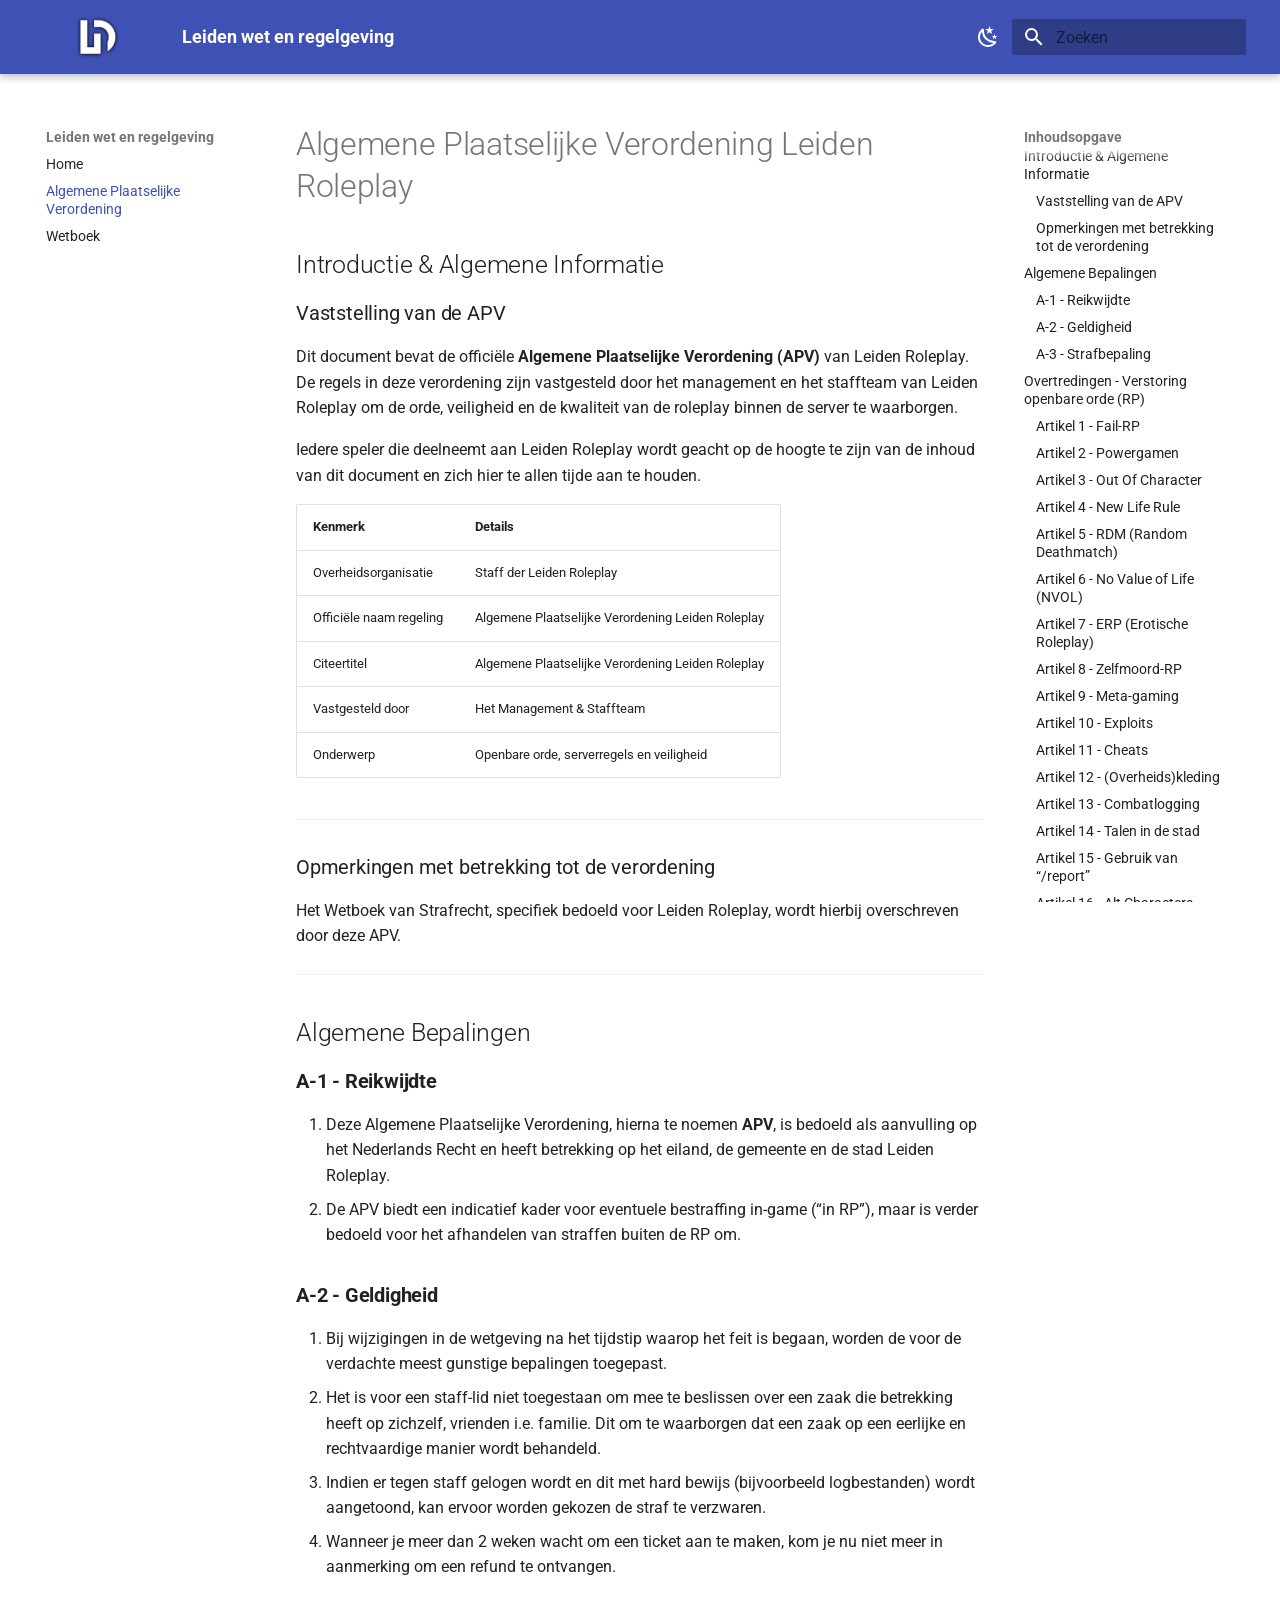
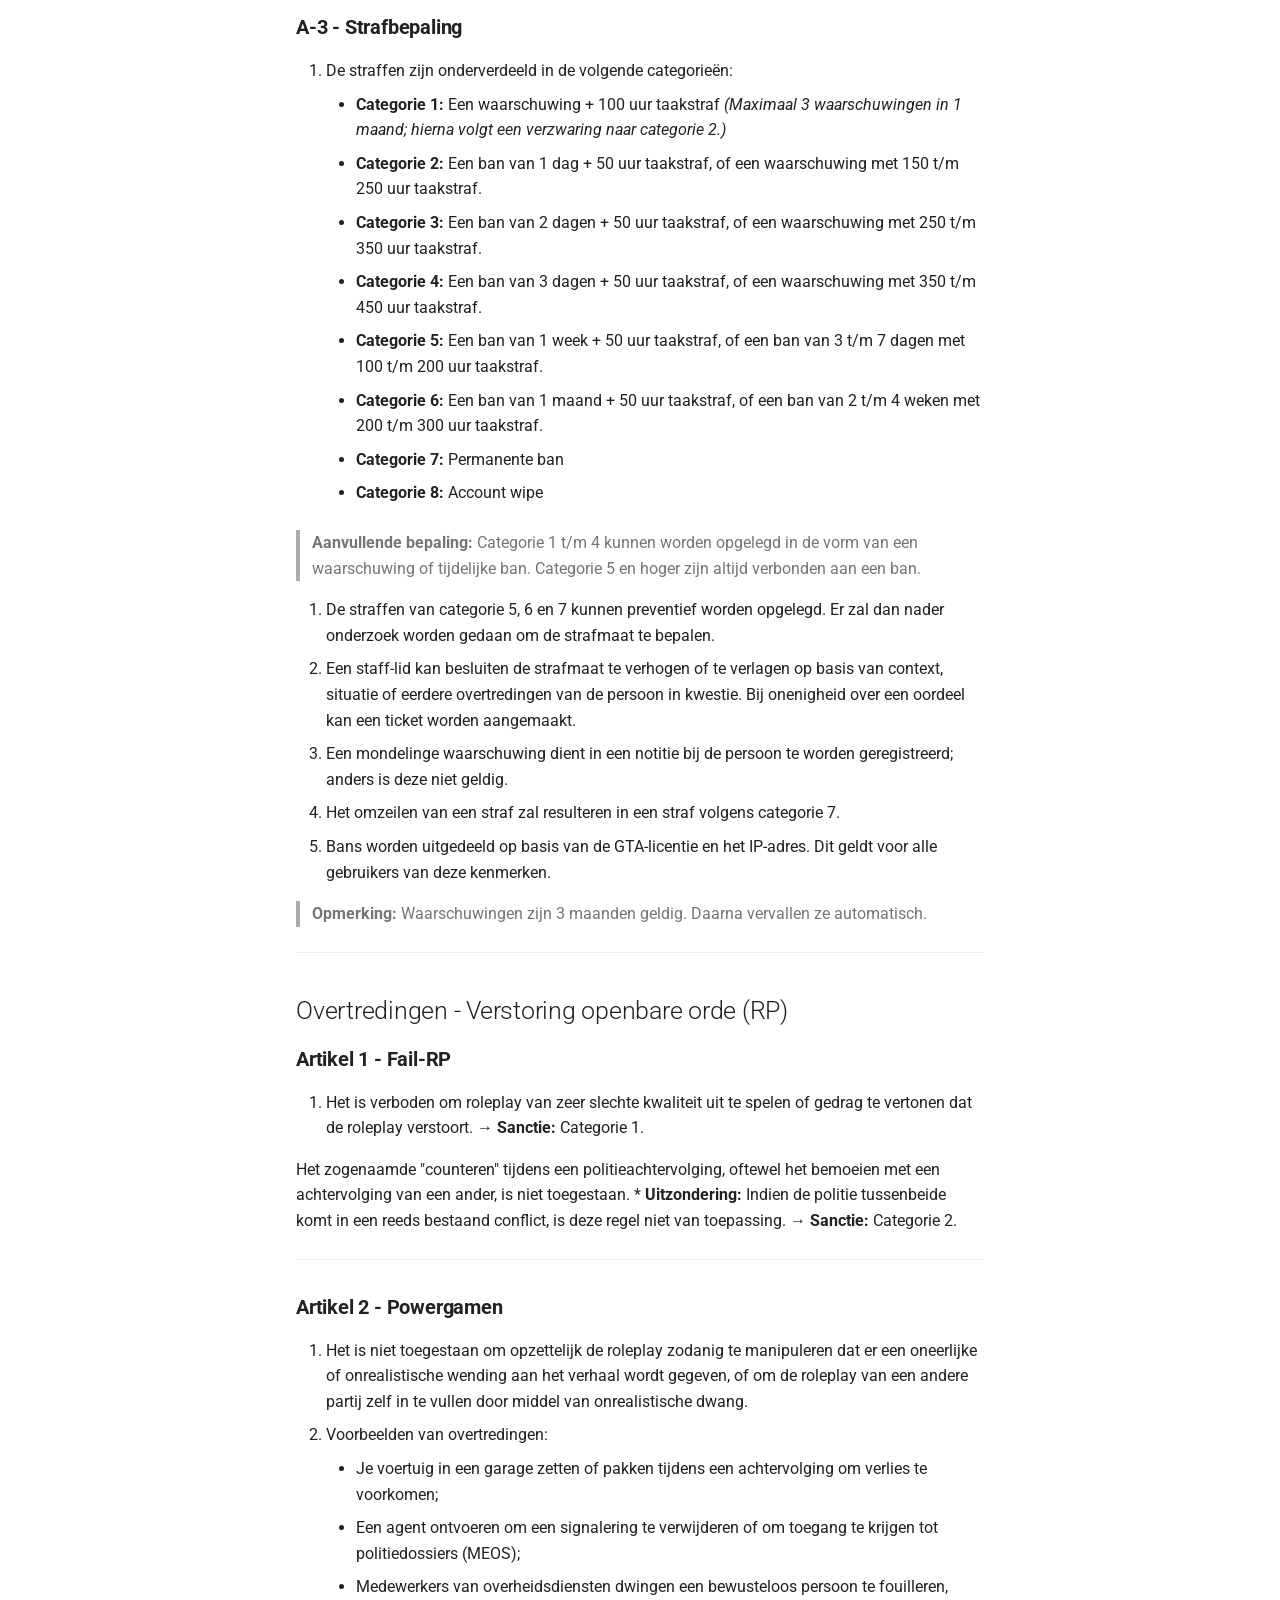
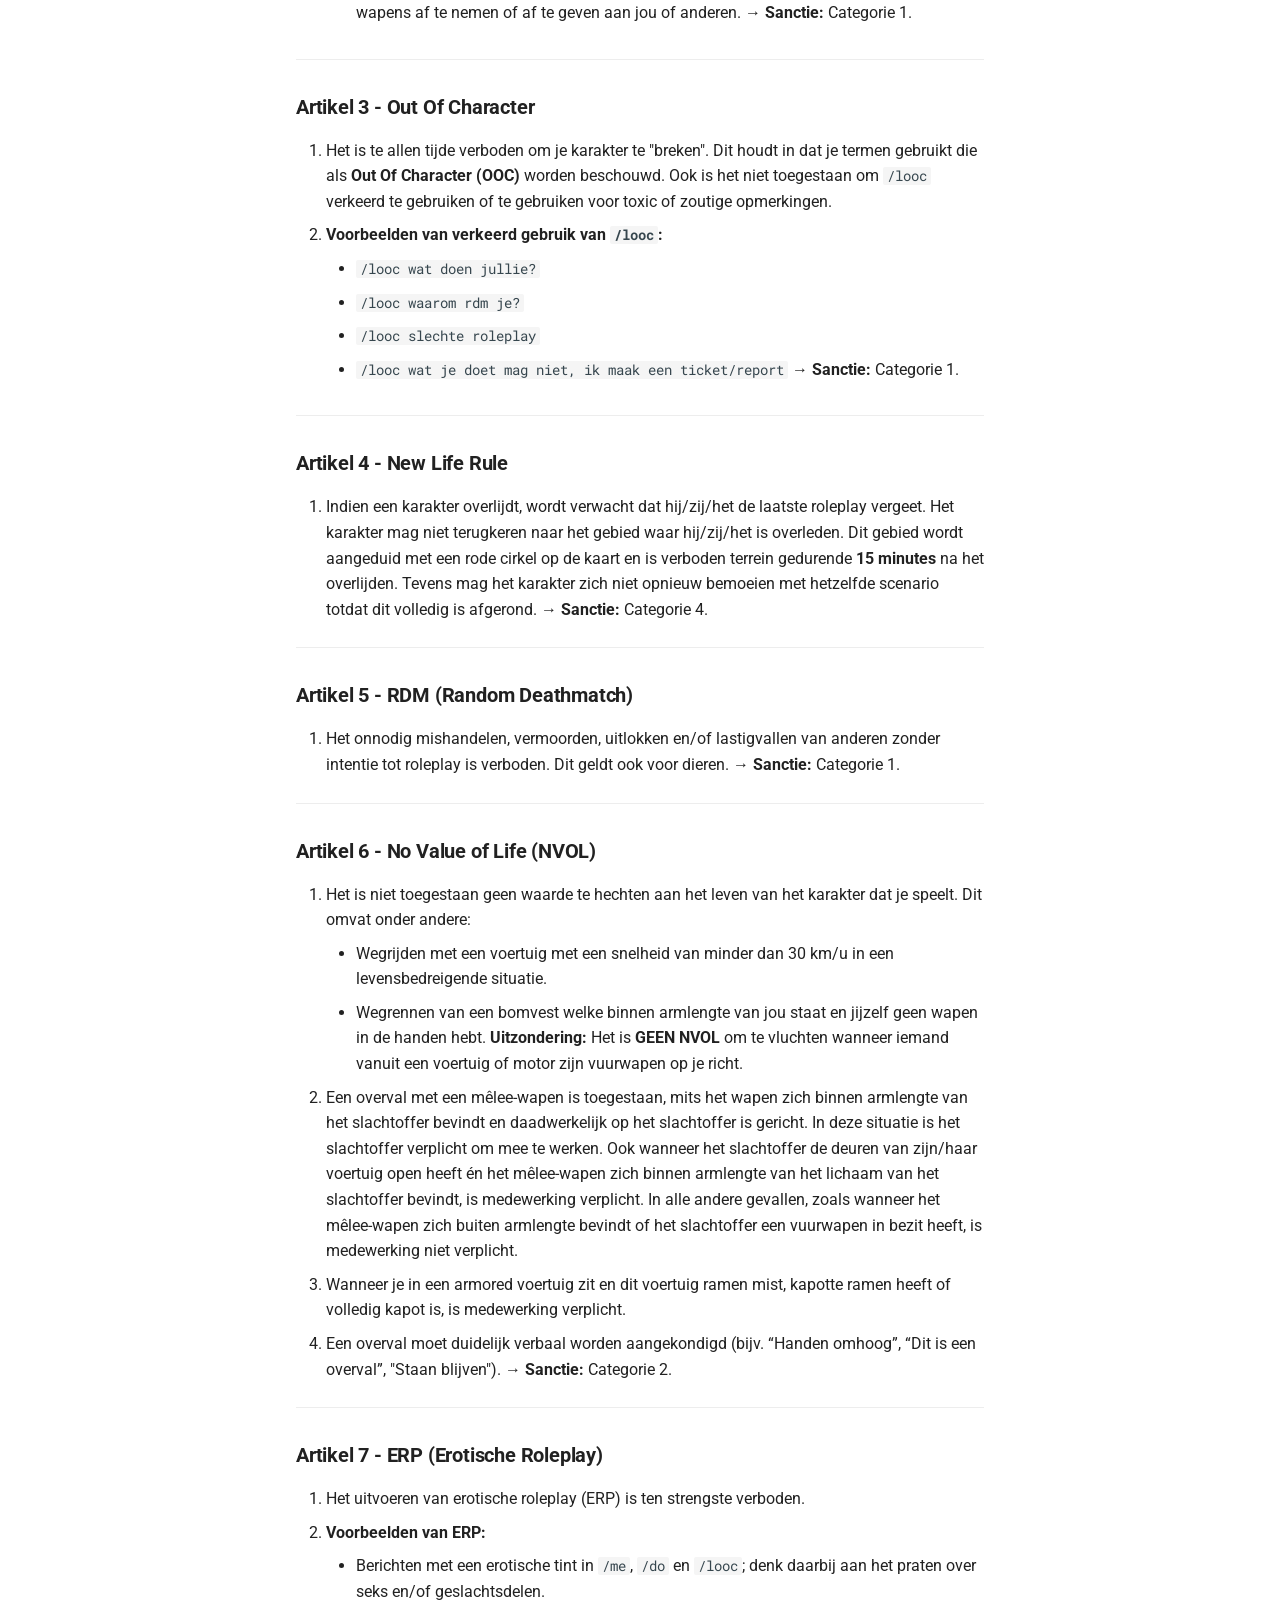
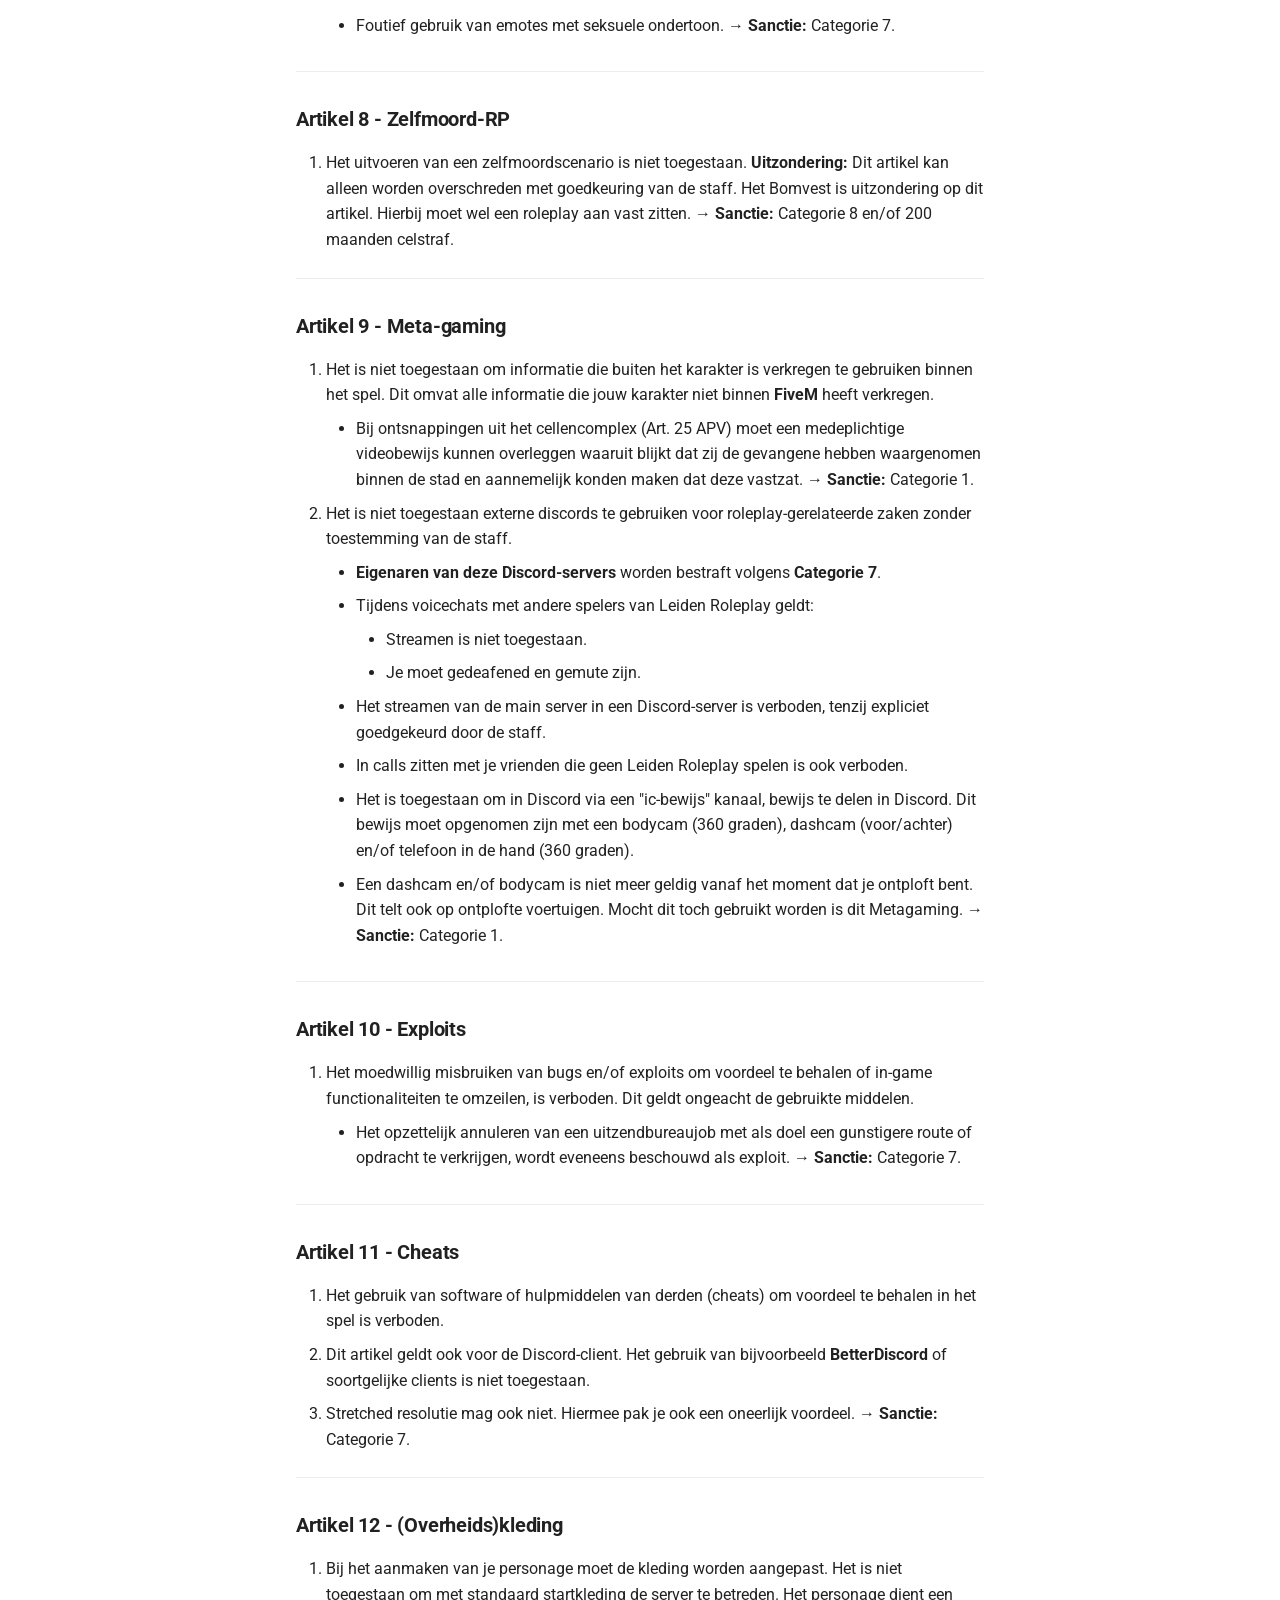
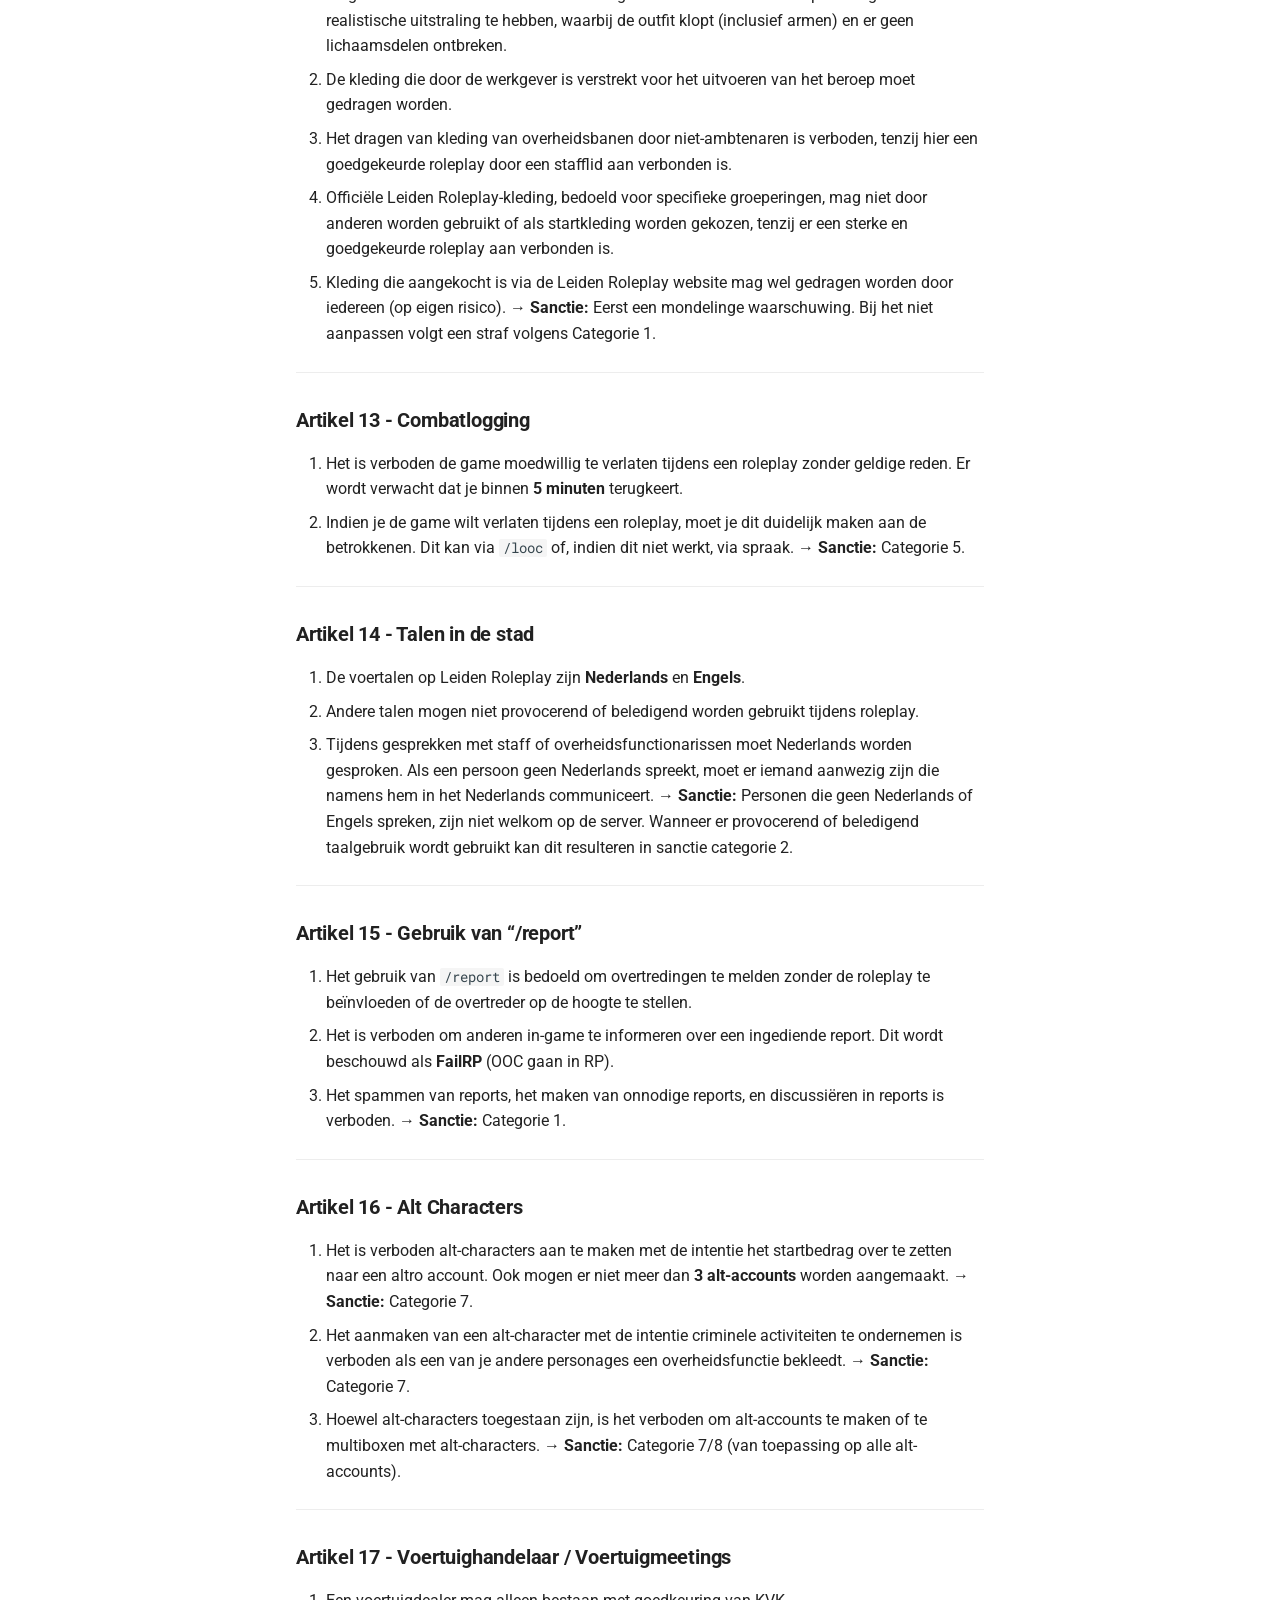
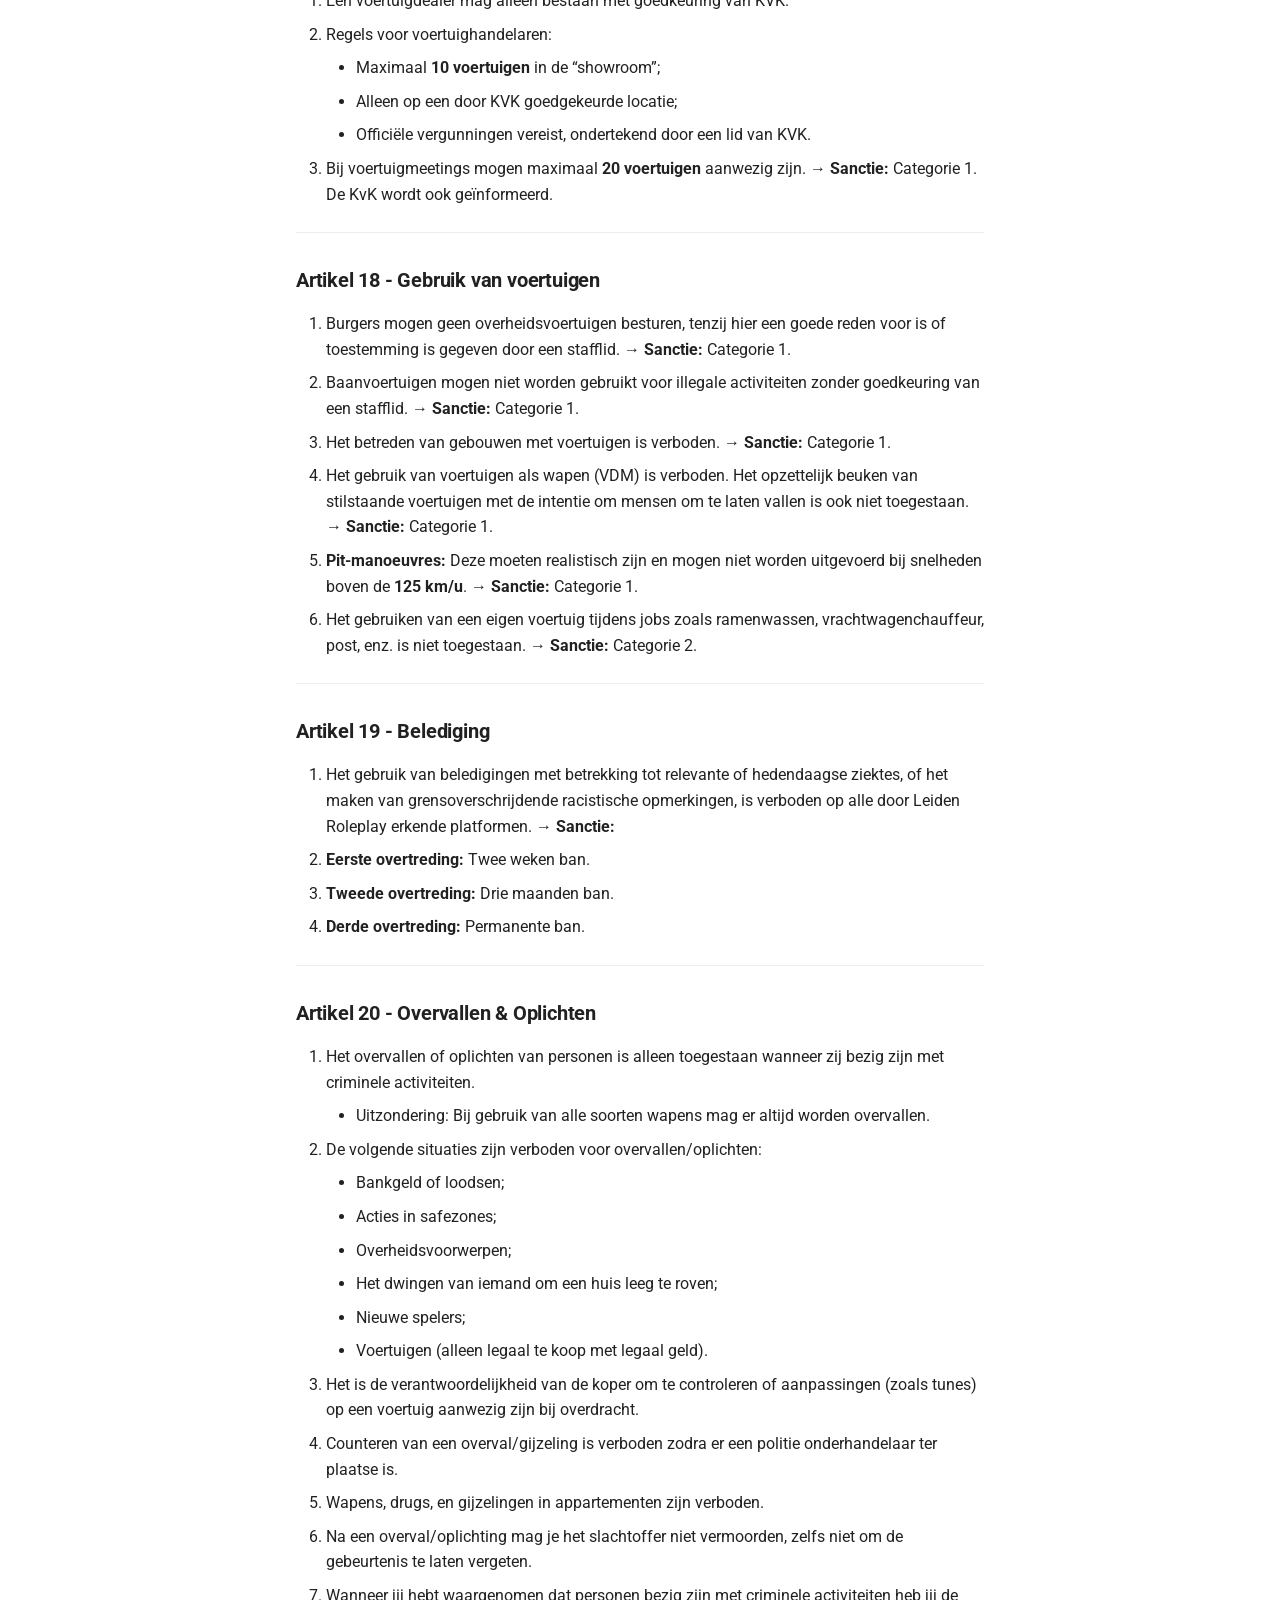
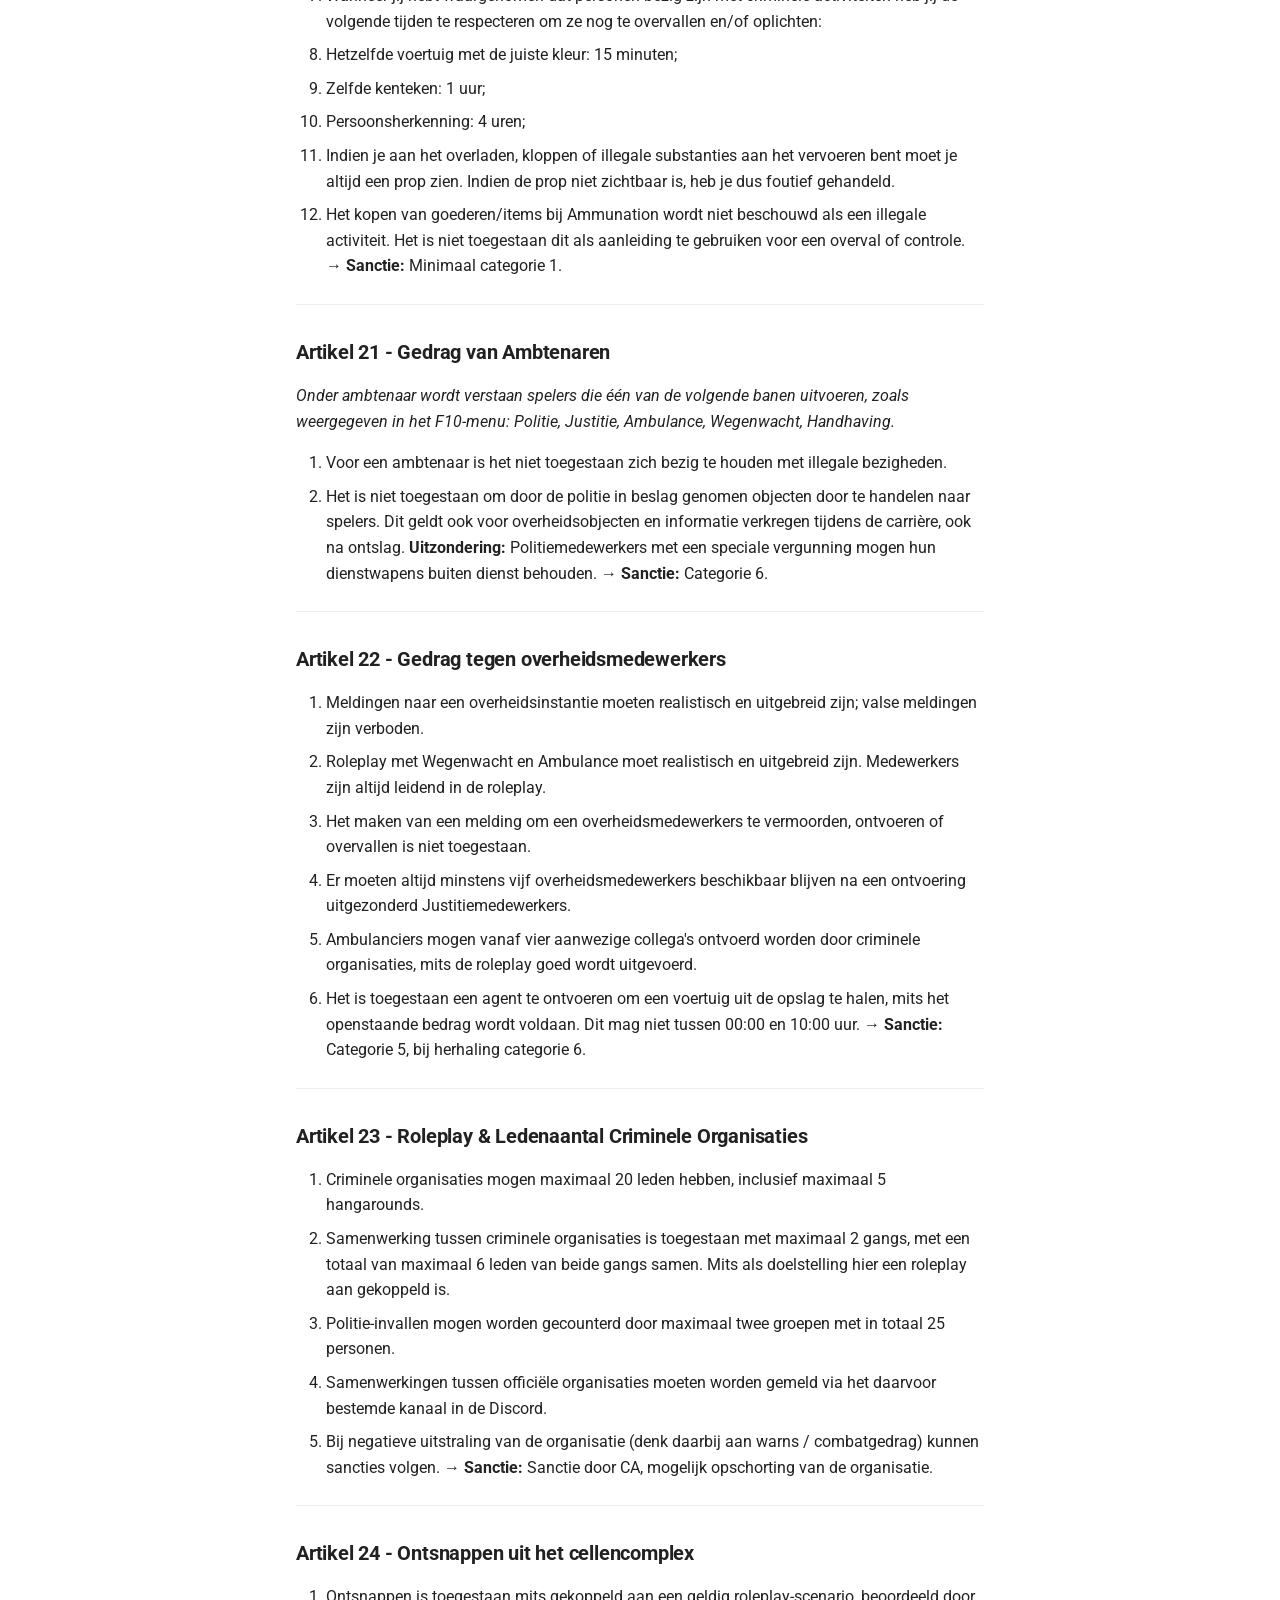
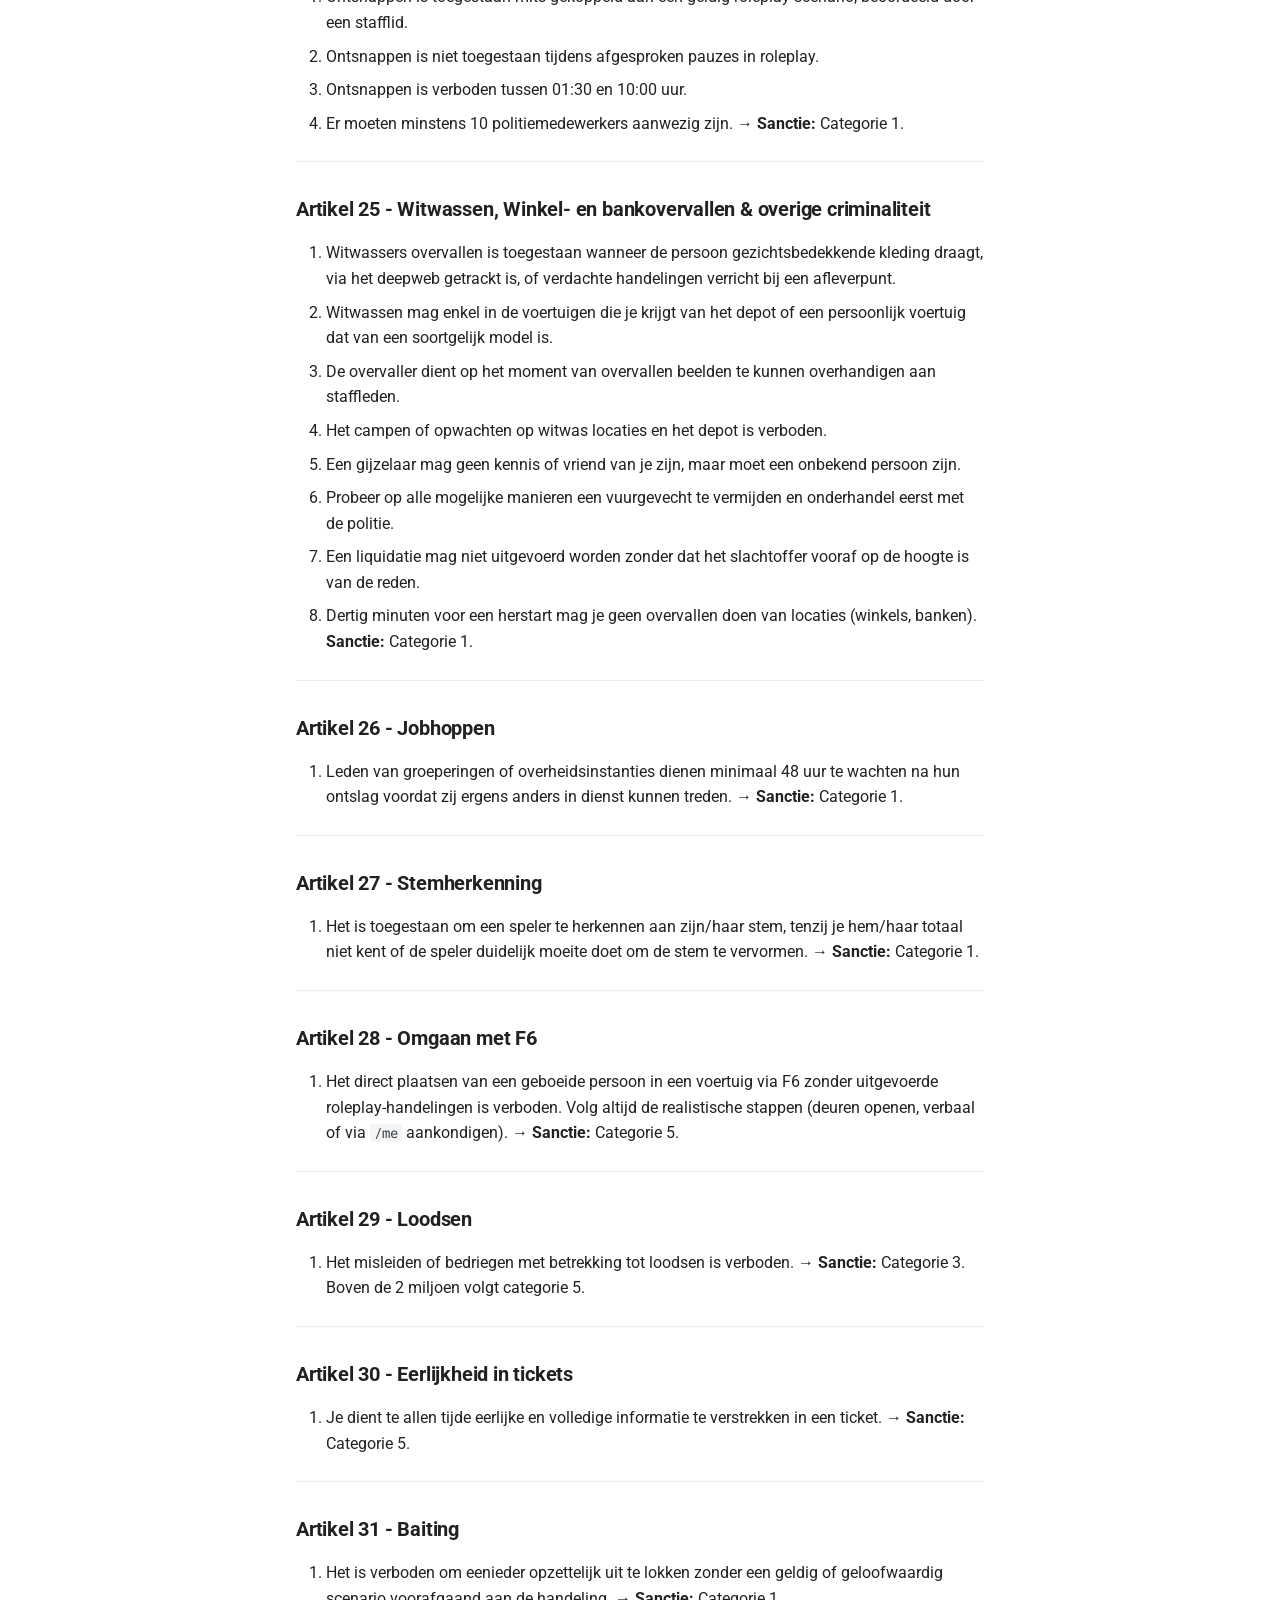
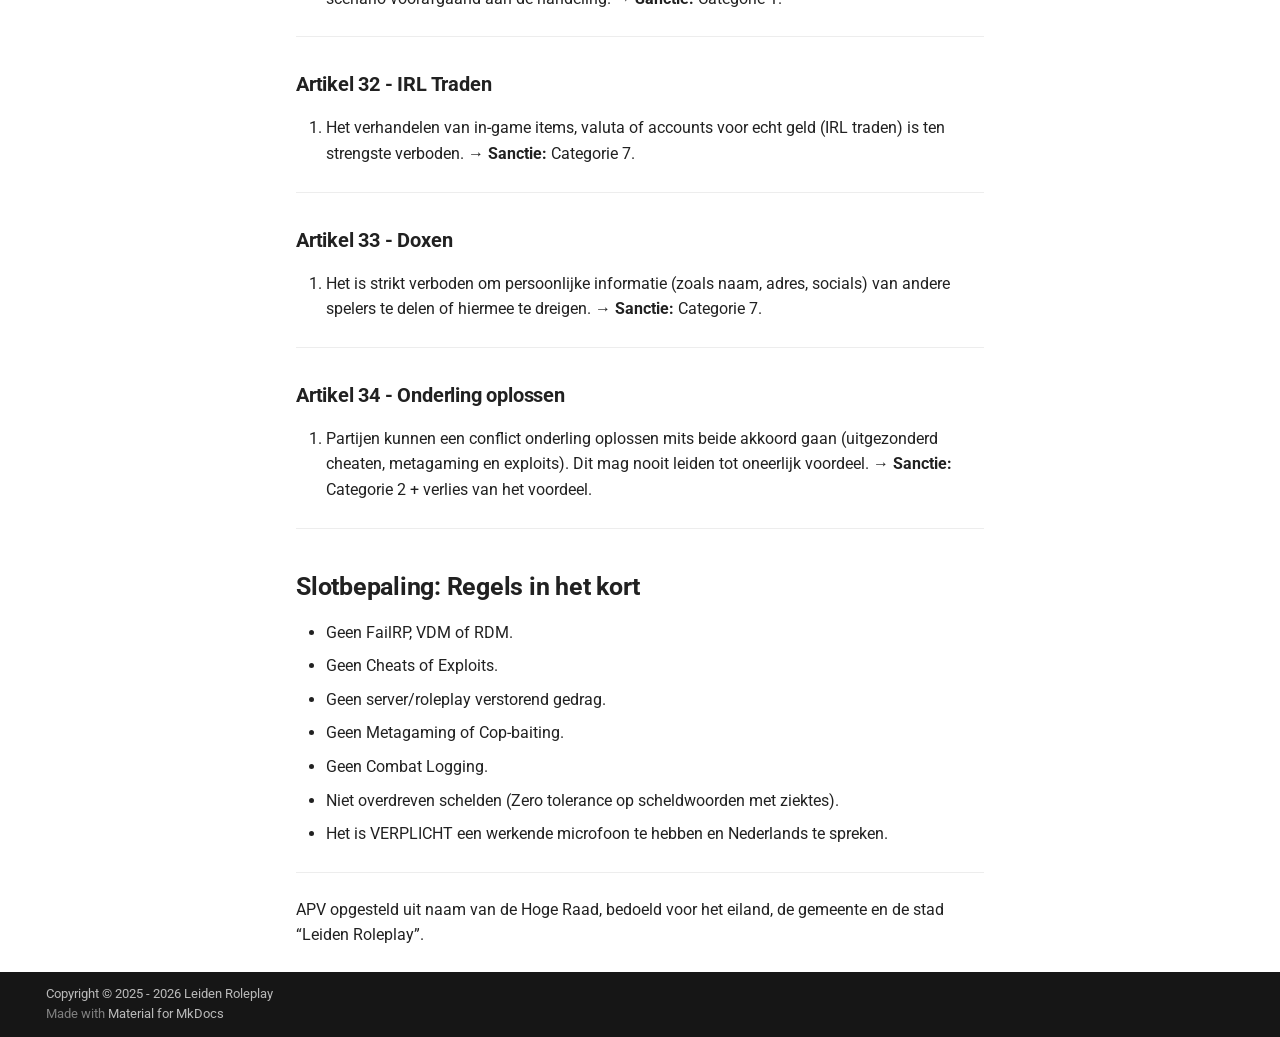
==== commit fb677804: "Deployed ac2c8dc with MkDocs version: 1.6.1" ====
--- a/apv/index.html
+++ b/apv/index.html
@@ -459,351 +459,340 @@
 </li>
         
           <li class="md-nav__item">
-  <a href="#artikel-4-safezone" class="md-nav__link">
-    <span class="md-ellipsis">
-      
-        Artikel 4 - Safezone
-      
-    </span>
-  </a>
-  
-</li>
-        
-          <li class="md-nav__item">
-  <a href="#artikel-5-new-life-rule" class="md-nav__link">
-    <span class="md-ellipsis">
-      
-        Artikel 5 - New Life Rule
-      
-    </span>
-  </a>
-  
-</li>
-        
-          <li class="md-nav__item">
-  <a href="#artikel-6-rdm-random-deathmatch" class="md-nav__link">
-    <span class="md-ellipsis">
-      
-        Artikel 6 - RDM (Random Deathmatch)
-      
-    </span>
-  </a>
-  
-</li>
-        
-          <li class="md-nav__item">
-  <a href="#artikel-7-no-value-of-life-nvol" class="md-nav__link">
-    <span class="md-ellipsis">
-      
-        Artikel 7 - No Value of Life (NVOL)
-      
-    </span>
-  </a>
-  
-</li>
-        
-          <li class="md-nav__item">
-  <a href="#artikel-8-erp-erotische-roleplay" class="md-nav__link">
-    <span class="md-ellipsis">
-      
-        Artikel 8 - ERP (Erotische Roleplay)
-      
-    </span>
-  </a>
-  
-</li>
-        
-          <li class="md-nav__item">
-  <a href="#artikel-9-zelfmoord-rp" class="md-nav__link">
-    <span class="md-ellipsis">
-      
-        Artikel 9 - Zelfmoord-RP
-      
-    </span>
-  </a>
-  
-</li>
-        
-          <li class="md-nav__item">
-  <a href="#artikel-10-meta-gaming" class="md-nav__link">
-    <span class="md-ellipsis">
-      
-        Artikel 10 - Meta-gaming
-      
-    </span>
-  </a>
-  
-</li>
-        
-          <li class="md-nav__item">
-  <a href="#artikel-11-exploits" class="md-nav__link">
-    <span class="md-ellipsis">
-      
-        Artikel 11 - Exploits
-      
-    </span>
-  </a>
-  
-</li>
-        
-          <li class="md-nav__item">
-  <a href="#artikel-12-cheats" class="md-nav__link">
-    <span class="md-ellipsis">
-      
-        Artikel 12 - Cheats
-      
-    </span>
-  </a>
-  
-</li>
-        
-          <li class="md-nav__item">
-  <a href="#artikel-13-overheidskleding" class="md-nav__link">
-    <span class="md-ellipsis">
-      
-        Artikel 13 - (Overheids)kleding
-      
-    </span>
-  </a>
-  
-</li>
-        
-          <li class="md-nav__item">
-  <a href="#artikel-14-combatlogging" class="md-nav__link">
-    <span class="md-ellipsis">
-      
-        Artikel 14 - Combatlogging
-      
-    </span>
-  </a>
-  
-</li>
-        
-          <li class="md-nav__item">
-  <a href="#artikel-15-talen-in-de-stad" class="md-nav__link">
-    <span class="md-ellipsis">
-      
-        Artikel 15 - Talen in de stad
-      
-    </span>
-  </a>
-  
-</li>
-        
-          <li class="md-nav__item">
-  <a href="#artikel-16-gebruik-van-report" class="md-nav__link">
-    <span class="md-ellipsis">
-      
-        Artikel 16 - Gebruik van “/report”
-      
-    </span>
-  </a>
-  
-</li>
-        
-          <li class="md-nav__item">
-  <a href="#artikel-17-alt-characters" class="md-nav__link">
-    <span class="md-ellipsis">
-      
-        Artikel 17 - Alt Characters
-      
-    </span>
-  </a>
-  
-</li>
-        
-          <li class="md-nav__item">
-  <a href="#artikel-18-voertuighandelaar-voertuigmeetings" class="md-nav__link">
-    <span class="md-ellipsis">
-      
-        Artikel 18 - Voertuighandelaar / Voertuigmeetings
-      
-    </span>
-  </a>
-  
-</li>
-        
-          <li class="md-nav__item">
-  <a href="#artikel-19-gebruik-van-voertuigen" class="md-nav__link">
-    <span class="md-ellipsis">
-      
-        Artikel 19 - Gebruik van voertuigen
-      
-    </span>
-  </a>
-  
-</li>
-        
-          <li class="md-nav__item">
-  <a href="#artikel-20-belediging" class="md-nav__link">
-    <span class="md-ellipsis">
-      
-        Artikel 20 - Belediging
-      
-    </span>
-  </a>
-  
-</li>
-        
-          <li class="md-nav__item">
-  <a href="#artikel-21-overvallen-oplichten" class="md-nav__link">
-    <span class="md-ellipsis">
-      
-        Artikel 21 - Overvallen &amp; Oplichten
-      
-    </span>
-  </a>
-  
-</li>
-        
-          <li class="md-nav__item">
-  <a href="#artikel-22-gedrag-van-ambtenaren" class="md-nav__link">
-    <span class="md-ellipsis">
-      
-        Artikel 22 - Gedrag van Ambtenaren
-      
-    </span>
-  </a>
-  
-</li>
-        
-          <li class="md-nav__item">
-  <a href="#artikel-23-gedrag-tegen-overheidsmedewerkers" class="md-nav__link">
-    <span class="md-ellipsis">
-      
-        Artikel 23 - Gedrag tegen overheidsmedewerkers
-      
-    </span>
-  </a>
-  
-</li>
-        
-          <li class="md-nav__item">
-  <a href="#artikel-24-roleplay-ledenaantal-criminele-organisaties" class="md-nav__link">
-    <span class="md-ellipsis">
-      
-        Artikel 24 - Roleplay &amp; Ledenaantal Criminele Organisaties
-      
-    </span>
-  </a>
-  
-</li>
-        
-          <li class="md-nav__item">
-  <a href="#artikel-25-ontsnappen-uit-het-cellencomplex" class="md-nav__link">
-    <span class="md-ellipsis">
-      
-        Artikel 25 - Ontsnappen uit het cellencomplex
-      
-    </span>
-  </a>
-  
-</li>
-        
-          <li class="md-nav__item">
-  <a href="#artikel-26-witwassen-winkel-en-bankovervallen-overige-criminaliteit" class="md-nav__link">
-    <span class="md-ellipsis">
-      
-        Artikel 26 - Witwassen, Winkel- en bankovervallen &amp; overige criminaliteit
-      
-    </span>
-  </a>
-  
-</li>
-        
-          <li class="md-nav__item">
-  <a href="#artikel-27-jobhoppen" class="md-nav__link">
-    <span class="md-ellipsis">
-      
-        Artikel 27 - Jobhoppen
-      
-    </span>
-  </a>
-  
-</li>
-        
-          <li class="md-nav__item">
-  <a href="#artikel-28-stemherkenning" class="md-nav__link">
-    <span class="md-ellipsis">
-      
-        Artikel 28 - Stemherkenning
-      
-    </span>
-  </a>
-  
-</li>
-        
-          <li class="md-nav__item">
-  <a href="#artikel-29-omgaan-met-f6" class="md-nav__link">
-    <span class="md-ellipsis">
-      
-        Artikel 29 - Omgaan met F6
-      
-    </span>
-  </a>
-  
-</li>
-        
-          <li class="md-nav__item">
-  <a href="#artikel-30-loodsen" class="md-nav__link">
-    <span class="md-ellipsis">
-      
-        Artikel 30 - Loodsen
-      
-    </span>
-  </a>
-  
-</li>
-        
-          <li class="md-nav__item">
-  <a href="#artikel-31-eerlijkheid-in-tickets" class="md-nav__link">
-    <span class="md-ellipsis">
-      
-        Artikel 31 - Eerlijkheid in tickets
-      
-    </span>
-  </a>
-  
-</li>
-        
-          <li class="md-nav__item">
-  <a href="#artikel-32-baiting" class="md-nav__link">
-    <span class="md-ellipsis">
-      
-        Artikel 32 - Baiting
-      
-    </span>
-  </a>
-  
-</li>
-        
-          <li class="md-nav__item">
-  <a href="#artikel-33-irl-traden" class="md-nav__link">
-    <span class="md-ellipsis">
-      
-        Artikel 33 - IRL Traden
-      
-    </span>
-  </a>
-  
-</li>
-        
-          <li class="md-nav__item">
-  <a href="#artikel-34-doxen" class="md-nav__link">
-    <span class="md-ellipsis">
-      
-        Artikel 34 - Doxen
-      
-    </span>
-  </a>
-  
-</li>
-        
-          <li class="md-nav__item">
-  <a href="#artikel-35-onderling-oplossen" class="md-nav__link">
-    <span class="md-ellipsis">
-      
-        Artikel 35 - Onderling oplossen
+  <a href="#artikel-4-new-life-rule" class="md-nav__link">
+    <span class="md-ellipsis">
+      
+        Artikel 4 - New Life Rule
+      
+    </span>
+  </a>
+  
+</li>
+        
+          <li class="md-nav__item">
+  <a href="#artikel-5-rdm-random-deathmatch" class="md-nav__link">
+    <span class="md-ellipsis">
+      
+        Artikel 5 - RDM (Random Deathmatch)
+      
+    </span>
+  </a>
+  
+</li>
+        
+          <li class="md-nav__item">
+  <a href="#artikel-6-no-value-of-life-nvol" class="md-nav__link">
+    <span class="md-ellipsis">
+      
+        Artikel 6 - No Value of Life (NVOL)
+      
+    </span>
+  </a>
+  
+</li>
+        
+          <li class="md-nav__item">
+  <a href="#artikel-7-erp-erotische-roleplay" class="md-nav__link">
+    <span class="md-ellipsis">
+      
+        Artikel 7 - ERP (Erotische Roleplay)
+      
+    </span>
+  </a>
+  
+</li>
+        
+          <li class="md-nav__item">
+  <a href="#artikel-8-zelfmoord-rp" class="md-nav__link">
+    <span class="md-ellipsis">
+      
+        Artikel 8 - Zelfmoord-RP
+      
+    </span>
+  </a>
+  
+</li>
+        
+          <li class="md-nav__item">
+  <a href="#artikel-9-meta-gaming" class="md-nav__link">
+    <span class="md-ellipsis">
+      
+        Artikel 9 - Meta-gaming
+      
+    </span>
+  </a>
+  
+</li>
+        
+          <li class="md-nav__item">
+  <a href="#artikel-10-exploits" class="md-nav__link">
+    <span class="md-ellipsis">
+      
+        Artikel 10 - Exploits
+      
+    </span>
+  </a>
+  
+</li>
+        
+          <li class="md-nav__item">
+  <a href="#artikel-11-cheats" class="md-nav__link">
+    <span class="md-ellipsis">
+      
+        Artikel 11 - Cheats
+      
+    </span>
+  </a>
+  
+</li>
+        
+          <li class="md-nav__item">
+  <a href="#artikel-12-overheidskleding" class="md-nav__link">
+    <span class="md-ellipsis">
+      
+        Artikel 12 - (Overheids)kleding
+      
+    </span>
+  </a>
+  
+</li>
+        
+          <li class="md-nav__item">
+  <a href="#artikel-13-combatlogging" class="md-nav__link">
+    <span class="md-ellipsis">
+      
+        Artikel 13 - Combatlogging
+      
+    </span>
+  </a>
+  
+</li>
+        
+          <li class="md-nav__item">
+  <a href="#artikel-14-talen-in-de-stad" class="md-nav__link">
+    <span class="md-ellipsis">
+      
+        Artikel 14 - Talen in de stad
+      
+    </span>
+  </a>
+  
+</li>
+        
+          <li class="md-nav__item">
+  <a href="#artikel-15-gebruik-van-report" class="md-nav__link">
+    <span class="md-ellipsis">
+      
+        Artikel 15 - Gebruik van “/report”
+      
+    </span>
+  </a>
+  
+</li>
+        
+          <li class="md-nav__item">
+  <a href="#artikel-16-alt-characters" class="md-nav__link">
+    <span class="md-ellipsis">
+      
+        Artikel 16 - Alt Characters
+      
+    </span>
+  </a>
+  
+</li>
+        
+          <li class="md-nav__item">
+  <a href="#artikel-17-voertuighandelaar-voertuigmeetings" class="md-nav__link">
+    <span class="md-ellipsis">
+      
+        Artikel 17 - Voertuighandelaar / Voertuigmeetings
+      
+    </span>
+  </a>
+  
+</li>
+        
+          <li class="md-nav__item">
+  <a href="#artikel-18-gebruik-van-voertuigen" class="md-nav__link">
+    <span class="md-ellipsis">
+      
+        Artikel 18 - Gebruik van voertuigen
+      
+    </span>
+  </a>
+  
+</li>
+        
+          <li class="md-nav__item">
+  <a href="#artikel-19-belediging" class="md-nav__link">
+    <span class="md-ellipsis">
+      
+        Artikel 19 - Belediging
+      
+    </span>
+  </a>
+  
+</li>
+        
+          <li class="md-nav__item">
+  <a href="#artikel-20-overvallen-oplichten" class="md-nav__link">
+    <span class="md-ellipsis">
+      
+        Artikel 20 - Overvallen &amp; Oplichten
+      
+    </span>
+  </a>
+  
+</li>
+        
+          <li class="md-nav__item">
+  <a href="#artikel-21-gedrag-van-ambtenaren" class="md-nav__link">
+    <span class="md-ellipsis">
+      
+        Artikel 21 - Gedrag van Ambtenaren
+      
+    </span>
+  </a>
+  
+</li>
+        
+          <li class="md-nav__item">
+  <a href="#artikel-22-gedrag-tegen-overheidsmedewerkers" class="md-nav__link">
+    <span class="md-ellipsis">
+      
+        Artikel 22 - Gedrag tegen overheidsmedewerkers
+      
+    </span>
+  </a>
+  
+</li>
+        
+          <li class="md-nav__item">
+  <a href="#artikel-23-roleplay-ledenaantal-criminele-organisaties" class="md-nav__link">
+    <span class="md-ellipsis">
+      
+        Artikel 23 - Roleplay &amp; Ledenaantal Criminele Organisaties
+      
+    </span>
+  </a>
+  
+</li>
+        
+          <li class="md-nav__item">
+  <a href="#artikel-24-ontsnappen-uit-het-cellencomplex" class="md-nav__link">
+    <span class="md-ellipsis">
+      
+        Artikel 24 - Ontsnappen uit het cellencomplex
+      
+    </span>
+  </a>
+  
+</li>
+        
+          <li class="md-nav__item">
+  <a href="#artikel-25-witwassen-winkel-en-bankovervallen-overige-criminaliteit" class="md-nav__link">
+    <span class="md-ellipsis">
+      
+        Artikel 25 - Witwassen, Winkel- en bankovervallen &amp; overige criminaliteit
+      
+    </span>
+  </a>
+  
+</li>
+        
+          <li class="md-nav__item">
+  <a href="#artikel-26-jobhoppen" class="md-nav__link">
+    <span class="md-ellipsis">
+      
+        Artikel 26 - Jobhoppen
+      
+    </span>
+  </a>
+  
+</li>
+        
+          <li class="md-nav__item">
+  <a href="#artikel-27-stemherkenning" class="md-nav__link">
+    <span class="md-ellipsis">
+      
+        Artikel 27 - Stemherkenning
+      
+    </span>
+  </a>
+  
+</li>
+        
+          <li class="md-nav__item">
+  <a href="#artikel-28-omgaan-met-f6" class="md-nav__link">
+    <span class="md-ellipsis">
+      
+        Artikel 28 - Omgaan met F6
+      
+    </span>
+  </a>
+  
+</li>
+        
+          <li class="md-nav__item">
+  <a href="#artikel-29-loodsen" class="md-nav__link">
+    <span class="md-ellipsis">
+      
+        Artikel 29 - Loodsen
+      
+    </span>
+  </a>
+  
+</li>
+        
+          <li class="md-nav__item">
+  <a href="#artikel-30-eerlijkheid-in-tickets" class="md-nav__link">
+    <span class="md-ellipsis">
+      
+        Artikel 30 - Eerlijkheid in tickets
+      
+    </span>
+  </a>
+  
+</li>
+        
+          <li class="md-nav__item">
+  <a href="#artikel-31-baiting" class="md-nav__link">
+    <span class="md-ellipsis">
+      
+        Artikel 31 - Baiting
+      
+    </span>
+  </a>
+  
+</li>
+        
+          <li class="md-nav__item">
+  <a href="#artikel-32-irl-traden" class="md-nav__link">
+    <span class="md-ellipsis">
+      
+        Artikel 32 - IRL Traden
+      
+    </span>
+  </a>
+  
+</li>
+        
+          <li class="md-nav__item">
+  <a href="#artikel-33-doxen" class="md-nav__link">
+    <span class="md-ellipsis">
+      
+        Artikel 33 - Doxen
+      
+    </span>
+  </a>
+  
+</li>
+        
+          <li class="md-nav__item">
+  <a href="#artikel-34-onderling-oplossen" class="md-nav__link">
+    <span class="md-ellipsis">
+      
+        Artikel 34 - Onderling oplossen
       
     </span>
   </a>
@@ -1022,351 +1011,340 @@
 </li>
         
           <li class="md-nav__item">
-  <a href="#artikel-4-safezone" class="md-nav__link">
-    <span class="md-ellipsis">
-      
-        Artikel 4 - Safezone
-      
-    </span>
-  </a>
-  
-</li>
-        
-          <li class="md-nav__item">
-  <a href="#artikel-5-new-life-rule" class="md-nav__link">
-    <span class="md-ellipsis">
-      
-        Artikel 5 - New Life Rule
-      
-    </span>
-  </a>
-  
-</li>
-        
-          <li class="md-nav__item">
-  <a href="#artikel-6-rdm-random-deathmatch" class="md-nav__link">
-    <span class="md-ellipsis">
-      
-        Artikel 6 - RDM (Random Deathmatch)
-      
-    </span>
-  </a>
-  
-</li>
-        
-          <li class="md-nav__item">
-  <a href="#artikel-7-no-value-of-life-nvol" class="md-nav__link">
-    <span class="md-ellipsis">
-      
-        Artikel 7 - No Value of Life (NVOL)
-      
-    </span>
-  </a>
-  
-</li>
-        
-          <li class="md-nav__item">
-  <a href="#artikel-8-erp-erotische-roleplay" class="md-nav__link">
-    <span class="md-ellipsis">
-      
-        Artikel 8 - ERP (Erotische Roleplay)
-      
-    </span>
-  </a>
-  
-</li>
-        
-          <li class="md-nav__item">
-  <a href="#artikel-9-zelfmoord-rp" class="md-nav__link">
-    <span class="md-ellipsis">
-      
-        Artikel 9 - Zelfmoord-RP
-      
-    </span>
-  </a>
-  
-</li>
-        
-          <li class="md-nav__item">
-  <a href="#artikel-10-meta-gaming" class="md-nav__link">
-    <span class="md-ellipsis">
-      
-        Artikel 10 - Meta-gaming
-      
-    </span>
-  </a>
-  
-</li>
-        
-          <li class="md-nav__item">
-  <a href="#artikel-11-exploits" class="md-nav__link">
-    <span class="md-ellipsis">
-      
-        Artikel 11 - Exploits
-      
-    </span>
-  </a>
-  
-</li>
-        
-          <li class="md-nav__item">
-  <a href="#artikel-12-cheats" class="md-nav__link">
-    <span class="md-ellipsis">
-      
-        Artikel 12 - Cheats
-      
-    </span>
-  </a>
-  
-</li>
-        
-          <li class="md-nav__item">
-  <a href="#artikel-13-overheidskleding" class="md-nav__link">
-    <span class="md-ellipsis">
-      
-        Artikel 13 - (Overheids)kleding
-      
-    </span>
-  </a>
-  
-</li>
-        
-          <li class="md-nav__item">
-  <a href="#artikel-14-combatlogging" class="md-nav__link">
-    <span class="md-ellipsis">
-      
-        Artikel 14 - Combatlogging
-      
-    </span>
-  </a>
-  
-</li>
-        
-          <li class="md-nav__item">
-  <a href="#artikel-15-talen-in-de-stad" class="md-nav__link">
-    <span class="md-ellipsis">
-      
-        Artikel 15 - Talen in de stad
-      
-    </span>
-  </a>
-  
-</li>
-        
-          <li class="md-nav__item">
-  <a href="#artikel-16-gebruik-van-report" class="md-nav__link">
-    <span class="md-ellipsis">
-      
-        Artikel 16 - Gebruik van “/report”
-      
-    </span>
-  </a>
-  
-</li>
-        
-          <li class="md-nav__item">
-  <a href="#artikel-17-alt-characters" class="md-nav__link">
-    <span class="md-ellipsis">
-      
-        Artikel 17 - Alt Characters
-      
-    </span>
-  </a>
-  
-</li>
-        
-          <li class="md-nav__item">
-  <a href="#artikel-18-voertuighandelaar-voertuigmeetings" class="md-nav__link">
-    <span class="md-ellipsis">
-      
-        Artikel 18 - Voertuighandelaar / Voertuigmeetings
-      
-    </span>
-  </a>
-  
-</li>
-        
-          <li class="md-nav__item">
-  <a href="#artikel-19-gebruik-van-voertuigen" class="md-nav__link">
-    <span class="md-ellipsis">
-      
-        Artikel 19 - Gebruik van voertuigen
-      
-    </span>
-  </a>
-  
-</li>
-        
-          <li class="md-nav__item">
-  <a href="#artikel-20-belediging" class="md-nav__link">
-    <span class="md-ellipsis">
-      
-        Artikel 20 - Belediging
-      
-    </span>
-  </a>
-  
-</li>
-        
-          <li class="md-nav__item">
-  <a href="#artikel-21-overvallen-oplichten" class="md-nav__link">
-    <span class="md-ellipsis">
-      
-        Artikel 21 - Overvallen &amp; Oplichten
-      
-    </span>
-  </a>
-  
-</li>
-        
-          <li class="md-nav__item">
-  <a href="#artikel-22-gedrag-van-ambtenaren" class="md-nav__link">
-    <span class="md-ellipsis">
-      
-        Artikel 22 - Gedrag van Ambtenaren
-      
-    </span>
-  </a>
-  
-</li>
-        
-          <li class="md-nav__item">
-  <a href="#artikel-23-gedrag-tegen-overheidsmedewerkers" class="md-nav__link">
-    <span class="md-ellipsis">
-      
-        Artikel 23 - Gedrag tegen overheidsmedewerkers
-      
-    </span>
-  </a>
-  
-</li>
-        
-          <li class="md-nav__item">
-  <a href="#artikel-24-roleplay-ledenaantal-criminele-organisaties" class="md-nav__link">
-    <span class="md-ellipsis">
-      
-        Artikel 24 - Roleplay &amp; Ledenaantal Criminele Organisaties
-      
-    </span>
-  </a>
-  
-</li>
-        
-          <li class="md-nav__item">
-  <a href="#artikel-25-ontsnappen-uit-het-cellencomplex" class="md-nav__link">
-    <span class="md-ellipsis">
-      
-        Artikel 25 - Ontsnappen uit het cellencomplex
-      
-    </span>
-  </a>
-  
-</li>
-        
-          <li class="md-nav__item">
-  <a href="#artikel-26-witwassen-winkel-en-bankovervallen-overige-criminaliteit" class="md-nav__link">
-    <span class="md-ellipsis">
-      
-        Artikel 26 - Witwassen, Winkel- en bankovervallen &amp; overige criminaliteit
-      
-    </span>
-  </a>
-  
-</li>
-        
-          <li class="md-nav__item">
-  <a href="#artikel-27-jobhoppen" class="md-nav__link">
-    <span class="md-ellipsis">
-      
-        Artikel 27 - Jobhoppen
-      
-    </span>
-  </a>
-  
-</li>
-        
-          <li class="md-nav__item">
-  <a href="#artikel-28-stemherkenning" class="md-nav__link">
-    <span class="md-ellipsis">
-      
-        Artikel 28 - Stemherkenning
-      
-    </span>
-  </a>
-  
-</li>
-        
-          <li class="md-nav__item">
-  <a href="#artikel-29-omgaan-met-f6" class="md-nav__link">
-    <span class="md-ellipsis">
-      
-        Artikel 29 - Omgaan met F6
-      
-    </span>
-  </a>
-  
-</li>
-        
-          <li class="md-nav__item">
-  <a href="#artikel-30-loodsen" class="md-nav__link">
-    <span class="md-ellipsis">
-      
-        Artikel 30 - Loodsen
-      
-    </span>
-  </a>
-  
-</li>
-        
-          <li class="md-nav__item">
-  <a href="#artikel-31-eerlijkheid-in-tickets" class="md-nav__link">
-    <span class="md-ellipsis">
-      
-        Artikel 31 - Eerlijkheid in tickets
-      
-    </span>
-  </a>
-  
-</li>
-        
-          <li class="md-nav__item">
-  <a href="#artikel-32-baiting" class="md-nav__link">
-    <span class="md-ellipsis">
-      
-        Artikel 32 - Baiting
-      
-    </span>
-  </a>
-  
-</li>
-        
-          <li class="md-nav__item">
-  <a href="#artikel-33-irl-traden" class="md-nav__link">
-    <span class="md-ellipsis">
-      
-        Artikel 33 - IRL Traden
-      
-    </span>
-  </a>
-  
-</li>
-        
-          <li class="md-nav__item">
-  <a href="#artikel-34-doxen" class="md-nav__link">
-    <span class="md-ellipsis">
-      
-        Artikel 34 - Doxen
-      
-    </span>
-  </a>
-  
-</li>
-        
-          <li class="md-nav__item">
-  <a href="#artikel-35-onderling-oplossen" class="md-nav__link">
-    <span class="md-ellipsis">
-      
-        Artikel 35 - Onderling oplossen
+  <a href="#artikel-4-new-life-rule" class="md-nav__link">
+    <span class="md-ellipsis">
+      
+        Artikel 4 - New Life Rule
+      
+    </span>
+  </a>
+  
+</li>
+        
+          <li class="md-nav__item">
+  <a href="#artikel-5-rdm-random-deathmatch" class="md-nav__link">
+    <span class="md-ellipsis">
+      
+        Artikel 5 - RDM (Random Deathmatch)
+      
+    </span>
+  </a>
+  
+</li>
+        
+          <li class="md-nav__item">
+  <a href="#artikel-6-no-value-of-life-nvol" class="md-nav__link">
+    <span class="md-ellipsis">
+      
+        Artikel 6 - No Value of Life (NVOL)
+      
+    </span>
+  </a>
+  
+</li>
+        
+          <li class="md-nav__item">
+  <a href="#artikel-7-erp-erotische-roleplay" class="md-nav__link">
+    <span class="md-ellipsis">
+      
+        Artikel 7 - ERP (Erotische Roleplay)
+      
+    </span>
+  </a>
+  
+</li>
+        
+          <li class="md-nav__item">
+  <a href="#artikel-8-zelfmoord-rp" class="md-nav__link">
+    <span class="md-ellipsis">
+      
+        Artikel 8 - Zelfmoord-RP
+      
+    </span>
+  </a>
+  
+</li>
+        
+          <li class="md-nav__item">
+  <a href="#artikel-9-meta-gaming" class="md-nav__link">
+    <span class="md-ellipsis">
+      
+        Artikel 9 - Meta-gaming
+      
+    </span>
+  </a>
+  
+</li>
+        
+          <li class="md-nav__item">
+  <a href="#artikel-10-exploits" class="md-nav__link">
+    <span class="md-ellipsis">
+      
+        Artikel 10 - Exploits
+      
+    </span>
+  </a>
+  
+</li>
+        
+          <li class="md-nav__item">
+  <a href="#artikel-11-cheats" class="md-nav__link">
+    <span class="md-ellipsis">
+      
+        Artikel 11 - Cheats
+      
+    </span>
+  </a>
+  
+</li>
+        
+          <li class="md-nav__item">
+  <a href="#artikel-12-overheidskleding" class="md-nav__link">
+    <span class="md-ellipsis">
+      
+        Artikel 12 - (Overheids)kleding
+      
+    </span>
+  </a>
+  
+</li>
+        
+          <li class="md-nav__item">
+  <a href="#artikel-13-combatlogging" class="md-nav__link">
+    <span class="md-ellipsis">
+      
+        Artikel 13 - Combatlogging
+      
+    </span>
+  </a>
+  
+</li>
+        
+          <li class="md-nav__item">
+  <a href="#artikel-14-talen-in-de-stad" class="md-nav__link">
+    <span class="md-ellipsis">
+      
+        Artikel 14 - Talen in de stad
+      
+    </span>
+  </a>
+  
+</li>
+        
+          <li class="md-nav__item">
+  <a href="#artikel-15-gebruik-van-report" class="md-nav__link">
+    <span class="md-ellipsis">
+      
+        Artikel 15 - Gebruik van “/report”
+      
+    </span>
+  </a>
+  
+</li>
+        
+          <li class="md-nav__item">
+  <a href="#artikel-16-alt-characters" class="md-nav__link">
+    <span class="md-ellipsis">
+      
+        Artikel 16 - Alt Characters
+      
+    </span>
+  </a>
+  
+</li>
+        
+          <li class="md-nav__item">
+  <a href="#artikel-17-voertuighandelaar-voertuigmeetings" class="md-nav__link">
+    <span class="md-ellipsis">
+      
+        Artikel 17 - Voertuighandelaar / Voertuigmeetings
+      
+    </span>
+  </a>
+  
+</li>
+        
+          <li class="md-nav__item">
+  <a href="#artikel-18-gebruik-van-voertuigen" class="md-nav__link">
+    <span class="md-ellipsis">
+      
+        Artikel 18 - Gebruik van voertuigen
+      
+    </span>
+  </a>
+  
+</li>
+        
+          <li class="md-nav__item">
+  <a href="#artikel-19-belediging" class="md-nav__link">
+    <span class="md-ellipsis">
+      
+        Artikel 19 - Belediging
+      
+    </span>
+  </a>
+  
+</li>
+        
+          <li class="md-nav__item">
+  <a href="#artikel-20-overvallen-oplichten" class="md-nav__link">
+    <span class="md-ellipsis">
+      
+        Artikel 20 - Overvallen &amp; Oplichten
+      
+    </span>
+  </a>
+  
+</li>
+        
+          <li class="md-nav__item">
+  <a href="#artikel-21-gedrag-van-ambtenaren" class="md-nav__link">
+    <span class="md-ellipsis">
+      
+        Artikel 21 - Gedrag van Ambtenaren
+      
+    </span>
+  </a>
+  
+</li>
+        
+          <li class="md-nav__item">
+  <a href="#artikel-22-gedrag-tegen-overheidsmedewerkers" class="md-nav__link">
+    <span class="md-ellipsis">
+      
+        Artikel 22 - Gedrag tegen overheidsmedewerkers
+      
+    </span>
+  </a>
+  
+</li>
+        
+          <li class="md-nav__item">
+  <a href="#artikel-23-roleplay-ledenaantal-criminele-organisaties" class="md-nav__link">
+    <span class="md-ellipsis">
+      
+        Artikel 23 - Roleplay &amp; Ledenaantal Criminele Organisaties
+      
+    </span>
+  </a>
+  
+</li>
+        
+          <li class="md-nav__item">
+  <a href="#artikel-24-ontsnappen-uit-het-cellencomplex" class="md-nav__link">
+    <span class="md-ellipsis">
+      
+        Artikel 24 - Ontsnappen uit het cellencomplex
+      
+    </span>
+  </a>
+  
+</li>
+        
+          <li class="md-nav__item">
+  <a href="#artikel-25-witwassen-winkel-en-bankovervallen-overige-criminaliteit" class="md-nav__link">
+    <span class="md-ellipsis">
+      
+        Artikel 25 - Witwassen, Winkel- en bankovervallen &amp; overige criminaliteit
+      
+    </span>
+  </a>
+  
+</li>
+        
+          <li class="md-nav__item">
+  <a href="#artikel-26-jobhoppen" class="md-nav__link">
+    <span class="md-ellipsis">
+      
+        Artikel 26 - Jobhoppen
+      
+    </span>
+  </a>
+  
+</li>
+        
+          <li class="md-nav__item">
+  <a href="#artikel-27-stemherkenning" class="md-nav__link">
+    <span class="md-ellipsis">
+      
+        Artikel 27 - Stemherkenning
+      
+    </span>
+  </a>
+  
+</li>
+        
+          <li class="md-nav__item">
+  <a href="#artikel-28-omgaan-met-f6" class="md-nav__link">
+    <span class="md-ellipsis">
+      
+        Artikel 28 - Omgaan met F6
+      
+    </span>
+  </a>
+  
+</li>
+        
+          <li class="md-nav__item">
+  <a href="#artikel-29-loodsen" class="md-nav__link">
+    <span class="md-ellipsis">
+      
+        Artikel 29 - Loodsen
+      
+    </span>
+  </a>
+  
+</li>
+        
+          <li class="md-nav__item">
+  <a href="#artikel-30-eerlijkheid-in-tickets" class="md-nav__link">
+    <span class="md-ellipsis">
+      
+        Artikel 30 - Eerlijkheid in tickets
+      
+    </span>
+  </a>
+  
+</li>
+        
+          <li class="md-nav__item">
+  <a href="#artikel-31-baiting" class="md-nav__link">
+    <span class="md-ellipsis">
+      
+        Artikel 31 - Baiting
+      
+    </span>
+  </a>
+  
+</li>
+        
+          <li class="md-nav__item">
+  <a href="#artikel-32-irl-traden" class="md-nav__link">
+    <span class="md-ellipsis">
+      
+        Artikel 32 - IRL Traden
+      
+    </span>
+  </a>
+  
+</li>
+        
+          <li class="md-nav__item">
+  <a href="#artikel-33-doxen" class="md-nav__link">
+    <span class="md-ellipsis">
+      
+        Artikel 33 - Doxen
+      
+    </span>
+  </a>
+  
+</li>
+        
+          <li class="md-nav__item">
+  <a href="#artikel-34-onderling-oplossen" class="md-nav__link">
+    <span class="md-ellipsis">
+      
+        Artikel 34 - Onderling oplossen
       
     </span>
   </a>
@@ -1523,29 +1501,19 @@
 </li>
 </ol>
 <hr />
-<h3 id="artikel-4-safezone"><strong>Artikel 4 - Safezone</strong></h3>
-<ol>
-<li>Het is verboden om de <strong>Safezone</strong> te gebruiken om te ontkomen aan illegale activiteiten en/of roleplay.</li>
-<li><strong>Voorbeelden van overtredingen binnen een Safezone:</strong><ul>
-<li>Schade toebrengen, ontvoeren, uitbreken, overvallen, aanrijden of vermoorden van een persoon.
-→ <strong>Sanctie:</strong> Categorie 1.</li>
-</ul>
-</li>
-</ol>
-<hr />
-<h3 id="artikel-5-new-life-rule"><strong>Artikel 5 - New Life Rule</strong></h3>
+<h3 id="artikel-4-new-life-rule"><strong>Artikel 4 - New Life Rule</strong></h3>
 <ol>
 <li>Indien een karakter overlijdt, wordt verwacht dat hij/zij/het de laatste roleplay vergeet. Het karakter mag niet terugkeren naar het gebied waar hij/zij/het is overleden. Dit gebied wordt aangeduid met een rode cirkel op de kaart en is verboden terrein gedurende <strong>15 minutes</strong> na het overlijden. Tevens mag het karakter zich niet opnieuw bemoeien met hetzelfde scenario totdat dit volledig is afgerond.
 → <strong>Sanctie:</strong> Categorie 4.</li>
 </ol>
 <hr />
-<h3 id="artikel-6-rdm-random-deathmatch"><strong>Artikel 6 - RDM (Random Deathmatch)</strong></h3>
+<h3 id="artikel-5-rdm-random-deathmatch"><strong>Artikel 5 - RDM (Random Deathmatch)</strong></h3>
 <ol>
 <li>Het onnodig mishandelen, vermoorden, uitlokken en/of lastigvallen van anderen zonder intentie tot roleplay is verboden. Dit geldt ook voor dieren.
 → <strong>Sanctie:</strong> Categorie 1.</li>
 </ol>
 <hr />
-<h3 id="artikel-7-no-value-of-life-nvol"><strong>Artikel 7 - No Value of Life (NVOL)</strong></h3>
+<h3 id="artikel-6-no-value-of-life-nvol"><strong>Artikel 6 - No Value of Life (NVOL)</strong></h3>
 <ol>
 <li>Het is niet toegestaan geen waarde te hechten aan het leven van het karakter dat je speelt. Dit omvat onder andere:<ul>
 <li>Wegrijden met een voertuig met een snelheid van minder dan 30 km/u in een levensbedreigende situatie.</li>
@@ -1559,7 +1527,7 @@
 → <strong>Sanctie:</strong> Categorie 2.</li>
 </ol>
 <hr />
-<h3 id="artikel-8-erp-erotische-roleplay"><strong>Artikel 8 - ERP (Erotische Roleplay)</strong></h3>
+<h3 id="artikel-7-erp-erotische-roleplay"><strong>Artikel 7 - ERP (Erotische Roleplay)</strong></h3>
 <ol>
 <li>Het uitvoeren van erotische roleplay (ERP) is ten strengste verboden.</li>
 <li><strong>Voorbeelden van ERP:</strong><ul>
@@ -1570,14 +1538,14 @@
 </li>
 </ol>
 <hr />
-<h3 id="artikel-9-zelfmoord-rp"><strong>Artikel 9 - Zelfmoord-RP</strong></h3>
+<h3 id="artikel-8-zelfmoord-rp"><strong>Artikel 8 - Zelfmoord-RP</strong></h3>
 <ol>
 <li>Het uitvoeren van een zelfmoordscenario is niet toegestaan.
     <strong>Uitzondering:</strong> Dit artikel kan alleen worden overschreden met goedkeuring van de staff. Het Bomvest is uitzondering op dit artikel. Hierbij moet wel een roleplay aan vast zitten.
 → <strong>Sanctie:</strong> Categorie 8 en/of 200 maanden celstraf.</li>
 </ol>
 <hr />
-<h3 id="artikel-10-meta-gaming"><strong>Artikel 10 - Meta-gaming</strong></h3>
+<h3 id="artikel-9-meta-gaming"><strong>Artikel 9 - Meta-gaming</strong></h3>
 <ol>
 <li>Het is niet toegestaan om informatie die buiten het karakter is verkregen te gebruiken binnen het spel. Dit omvat alle informatie die jouw karakter niet binnen <strong>FiveM</strong> heeft verkregen.<ul>
 <li>Bij ontsnappingen uit het cellencomplex (Art. 25 APV) moet een medeplichtige videobewijs kunnen overleggen waaruit blijkt dat zij de gevangene hebben waargenomen binnen de stad en aannemelijk konden maken dat deze vastzat.
@@ -1600,7 +1568,7 @@
 </li>
 </ol>
 <hr />
-<h3 id="artikel-11-exploits"><strong>Artikel 11 - Exploits</strong></h3>
+<h3 id="artikel-10-exploits"><strong>Artikel 10 - Exploits</strong></h3>
 <ol>
 <li>Het moedwillig misbruiken van bugs en/of exploits om voordeel te behalen of in-game functionaliteiten te omzeilen, is verboden. Dit geldt ongeacht de gebruikte middelen.<ul>
 <li>Het opzettelijk annuleren van een uitzendbureaujob met als doel een gunstigere route of opdracht te verkrijgen, wordt eveneens beschouwd als exploit.
@@ -1609,7 +1577,7 @@
 </li>
 </ol>
 <hr />
-<h3 id="artikel-12-cheats"><strong>Artikel 12 - Cheats</strong></h3>
+<h3 id="artikel-11-cheats"><strong>Artikel 11 - Cheats</strong></h3>
 <ol>
 <li>Het gebruik van software of hulpmiddelen van derden (cheats) om voordeel te behalen in het spel is verboden.</li>
 <li>Dit artikel geldt ook voor de Discord-client. Het gebruik van bijvoorbeeld <strong>BetterDiscord</strong> of soortgelijke clients is niet toegestaan.</li>
@@ -1617,7 +1585,7 @@
 → <strong>Sanctie:</strong> Categorie 7.</li>
 </ol>
 <hr />
-<h3 id="artikel-13-overheidskleding"><strong>Artikel 13 - (Overheids)kleding</strong></h3>
+<h3 id="artikel-12-overheidskleding"><strong>Artikel 12 - (Overheids)kleding</strong></h3>
 <ol>
 <li>Bij het aanmaken van je personage moet de kleding worden aangepast. Het is niet toegestaan om met standaard startkleding de server te betreden. Het personage dient een realistische uitstraling te hebben, waarbij de outfit klopt (inclusief armen) en er geen lichaamsdelen ontbreken.</li>
 <li>De kleding die door de werkgever is verstrekt voor het uitvoeren van het beroep moet gedragen worden.</li>
@@ -1627,14 +1595,14 @@
 → <strong>Sanctie:</strong> Eerst een mondelinge waarschuwing. Bij het niet aanpassen volgt een straf volgens Categorie 1.</li>
 </ol>
 <hr />
-<h3 id="artikel-14-combatlogging"><strong>Artikel 14 - Combatlogging</strong></h3>
+<h3 id="artikel-13-combatlogging"><strong>Artikel 13 - Combatlogging</strong></h3>
 <ol>
 <li>Het is verboden de game moedwillig te verlaten tijdens een roleplay zonder geldige reden. Er wordt verwacht dat je binnen <strong>5 minuten</strong> terugkeert.</li>
 <li>Indien je de game wilt verlaten tijdens een roleplay, moet je dit duidelijk maken aan de betrokkenen. Dit kan via <code>/looc</code> of, indien dit niet werkt, via spraak.
 → <strong>Sanctie:</strong> Categorie 5.</li>
 </ol>
 <hr />
-<h3 id="artikel-15-talen-in-de-stad"><strong>Artikel 15 - Talen in de stad</strong></h3>
+<h3 id="artikel-14-talen-in-de-stad"><strong>Artikel 14 - Talen in de stad</strong></h3>
 <ol>
 <li>De voertalen op Leiden Roleplay zijn <strong>Nederlands</strong> en <strong>Engels</strong>.</li>
 <li>Andere talen mogen niet provocerend of beledigend worden gebruikt tijdens roleplay.</li>
@@ -1642,7 +1610,7 @@
 → <strong>Sanctie:</strong> Personen die geen Nederlands of Engels spreken, zijn niet welkom op de server. Wanneer er provocerend of beledigend taalgebruik wordt gebruikt kan dit resulteren in sanctie categorie 2.</li>
 </ol>
 <hr />
-<h3 id="artikel-16-gebruik-van-report"><strong>Artikel 16 - Gebruik van “/report”</strong></h3>
+<h3 id="artikel-15-gebruik-van-report"><strong>Artikel 15 - Gebruik van “/report”</strong></h3>
 <ol>
 <li>Het gebruik van <code>/report</code> is bedoeld om overtredingen te melden zonder de roleplay te beïnvloeden of de overtreder op de hoogte te stellen.</li>
 <li>Het is verboden om anderen in-game te informeren over een ingediende report. Dit wordt beschouwd als <strong>FailRP</strong> (OOC gaan in RP).</li>
@@ -1650,7 +1618,7 @@
 → <strong>Sanctie:</strong> Categorie 1.</li>
 </ol>
 <hr />
-<h3 id="artikel-17-alt-characters"><strong>Artikel 17 - Alt Characters</strong></h3>
+<h3 id="artikel-16-alt-characters"><strong>Artikel 16 - Alt Characters</strong></h3>
 <ol>
 <li>Het is verboden alt-characters aan te maken met de intentie het startbedrag over te zetten naar een altro account. Ook mogen er niet meer dan <strong>3 alt-accounts</strong> worden aangemaakt.
 → <strong>Sanctie:</strong> Categorie 7.</li>
@@ -1660,7 +1628,7 @@
 → <strong>Sanctie:</strong> Categorie 7/8 (van toepassing op alle alt-accounts).</li>
 </ol>
 <hr />
-<h3 id="artikel-18-voertuighandelaar-voertuigmeetings"><strong>Artikel 18 - Voertuighandelaar / Voertuigmeetings</strong></h3>
+<h3 id="artikel-17-voertuighandelaar-voertuigmeetings"><strong>Artikel 17 - Voertuighandelaar / Voertuigmeetings</strong></h3>
 <ol>
 <li>Een voertuigdealer mag alleen bestaan met goedkeuring van KVK.</li>
 <li>Regels voor voertuighandelaren:<ul>
@@ -1673,7 +1641,7 @@
 → <strong>Sanctie:</strong> Categorie 1. De KvK wordt ook geïnformeerd.</li>
 </ol>
 <hr />
-<h3 id="artikel-19-gebruik-van-voertuigen"><strong>Artikel 19 - Gebruik van voertuigen</strong></h3>
+<h3 id="artikel-18-gebruik-van-voertuigen"><strong>Artikel 18 - Gebruik van voertuigen</strong></h3>
 <ol>
 <li>Burgers mogen geen overheidsvoertuigen besturen, tenzij hier een goede reden voor is of toestemming is gegeven door een stafflid.
 → <strong>Sanctie:</strong> Categorie 1.</li>
@@ -1689,7 +1657,7 @@
 → <strong>Sanctie:</strong> Categorie 2.</li>
 </ol>
 <hr />
-<h3 id="artikel-20-belediging"><strong>Artikel 20 - Belediging</strong></h3>
+<h3 id="artikel-19-belediging"><strong>Artikel 19 - Belediging</strong></h3>
 <ol>
 <li>Het gebruik van beledigingen met betrekking tot relevante of hedendaagse ziektes, of het maken van grensoverschrijdende racistische opmerkingen, is verboden op alle door Leiden Roleplay erkende platformen.
 → <strong>Sanctie:</strong></li>
@@ -1698,7 +1666,7 @@
 <li><strong>Derde overtreding:</strong> Permanente ban.</li>
 </ol>
 <hr />
-<h3 id="artikel-21-overvallen-oplichten"><strong>Artikel 21 - Overvallen &amp; Oplichten</strong></h3>
+<h3 id="artikel-20-overvallen-oplichten"><strong>Artikel 20 - Overvallen &amp; Oplichten</strong></h3>
 <ol>
 <li>Het overvallen of oplichten van personen is alleen toegestaan wanneer zij bezig zijn met criminele activiteiten.<ul>
 <li>Uitzondering: Bij gebruik van alle soorten wapens mag er altijd worden overvallen.</li>
@@ -1726,7 +1694,7 @@
 → <strong>Sanctie:</strong> Minimaal categorie 1.</li>
 </ol>
 <hr />
-<h3 id="artikel-22-gedrag-van-ambtenaren"><strong>Artikel 22 - Gedrag van Ambtenaren</strong></h3>
+<h3 id="artikel-21-gedrag-van-ambtenaren"><strong>Artikel 21 - Gedrag van Ambtenaren</strong></h3>
 <p><em>Onder ambtenaar wordt verstaan spelers die één van de volgende banen uitvoeren, zoals weergegeven in het F10-menu: Politie, Justitie, Ambulance, Wegenwacht, Handhaving.</em></p>
 <ol>
 <li>Voor een ambtenaar is het niet toegestaan zich bezig te houden met illegale bezigheden.</li>
@@ -1735,7 +1703,7 @@
 → <strong>Sanctie:</strong> Categorie 6.</li>
 </ol>
 <hr />
-<h3 id="artikel-23-gedrag-tegen-overheidsmedewerkers"><strong>Artikel 23 - Gedrag tegen overheidsmedewerkers</strong></h3>
+<h3 id="artikel-22-gedrag-tegen-overheidsmedewerkers"><strong>Artikel 22 - Gedrag tegen overheidsmedewerkers</strong></h3>
 <ol>
 <li>Meldingen naar een overheidsinstantie moeten realistisch en uitgebreid zijn; valse meldingen zijn verboden.</li>
 <li>Roleplay met Wegenwacht en Ambulance moet realistisch en uitgebreid zijn. Medewerkers zijn altijd leidend in de roleplay.</li>
@@ -1746,7 +1714,7 @@
 → <strong>Sanctie:</strong> Categorie 5, bij herhaling categorie 6.</li>
 </ol>
 <hr />
-<h3 id="artikel-24-roleplay-ledenaantal-criminele-organisaties"><strong>Artikel 24 - Roleplay &amp; Ledenaantal Criminele Organisaties</strong></h3>
+<h3 id="artikel-23-roleplay-ledenaantal-criminele-organisaties"><strong>Artikel 23 - Roleplay &amp; Ledenaantal Criminele Organisaties</strong></h3>
 <ol>
 <li>Criminele organisaties mogen maximaal 20 leden hebben, inclusief maximaal 5 hangarounds.</li>
 <li>Samenwerking tussen criminele organisaties is toegestaan met maximaal 2 gangs, met een totaal van maximaal 6 leden van beide gangs samen. Mits als doelstelling hier een roleplay aan gekoppeld is.</li>
@@ -1756,7 +1724,7 @@
 → <strong>Sanctie:</strong> Sanctie door CA, mogelijk opschorting van de organisatie.</li>
 </ol>
 <hr />
-<h3 id="artikel-25-ontsnappen-uit-het-cellencomplex"><strong>Artikel 25 - Ontsnappen uit het cellencomplex</strong></h3>
+<h3 id="artikel-24-ontsnappen-uit-het-cellencomplex"><strong>Artikel 24 - Ontsnappen uit het cellencomplex</strong></h3>
 <ol>
 <li>Ontsnappen is toegestaan mits gekoppeld aan een geldig roleplay-scenario, beoordeeld door een stafflid.</li>
 <li>Ontsnappen is niet toegestaan tijdens afgesproken pauzes in roleplay.</li>
@@ -1765,7 +1733,7 @@
 → <strong>Sanctie:</strong> Categorie 1.</li>
 </ol>
 <hr />
-<h3 id="artikel-26-witwassen-winkel-en-bankovervallen-overige-criminaliteit"><strong>Artikel 26 - Witwassen, Winkel- en bankovervallen &amp; overige criminaliteit</strong></h3>
+<h3 id="artikel-25-witwassen-winkel-en-bankovervallen-overige-criminaliteit"><strong>Artikel 25 - Witwassen, Winkel- en bankovervallen &amp; overige criminaliteit</strong></h3>
 <ol>
 <li>Witwassers overvallen is toegestaan wanneer de persoon gezichtsbedekkende kleding draagt, via het deepweb getrackt is, of verdachte handelingen verricht bij een afleverpunt.</li>
 <li>Witwassen mag enkel in de voertuigen die je krijgt van het depot of een persoonlijk voertuig dat van een soortgelijk model is.</li>
@@ -1778,55 +1746,55 @@
 <strong>Sanctie:</strong> Categorie 1.</li>
 </ol>
 <hr />
-<h3 id="artikel-27-jobhoppen"><strong>Artikel 27 - Jobhoppen</strong></h3>
-<ol>
-<li>Leden van groeperingen of overheidsinstanties dienen minimaal 72 uur te wachten na hun ontslag voordat zij ergens anders in dienst kunnen treden.
+<h3 id="artikel-26-jobhoppen"><strong>Artikel 26 - Jobhoppen</strong></h3>
+<ol>
+<li>Leden van groeperingen of overheidsinstanties dienen minimaal 48 uur te wachten na hun ontslag voordat zij ergens anders in dienst kunnen treden.
 → <strong>Sanctie:</strong> Categorie 1.</li>
 </ol>
 <hr />
-<h3 id="artikel-28-stemherkenning"><strong>Artikel 28 - Stemherkenning</strong></h3>
+<h3 id="artikel-27-stemherkenning"><strong>Artikel 27 - Stemherkenning</strong></h3>
 <ol>
 <li>Het is toegestaan om een speler te herkennen aan zijn/haar stem, tenzij je hem/haar totaal niet kent of de speler duidelijk moeite doet om de stem te vervormen.
 → <strong>Sanctie:</strong> Categorie 1.</li>
 </ol>
 <hr />
-<h3 id="artikel-29-omgaan-met-f6"><strong>Artikel 29 - Omgaan met F6</strong></h3>
+<h3 id="artikel-28-omgaan-met-f6"><strong>Artikel 28 - Omgaan met F6</strong></h3>
 <ol>
 <li>Het direct plaatsen van een geboeide persoon in een voertuig via F6 zonder uitgevoerde roleplay-handelingen is verboden. Volg altijd de realistische stappen (deuren openen, verbaal of via <code>/me</code> aankondigen).
 → <strong>Sanctie:</strong> Categorie 5.</li>
 </ol>
 <hr />
-<h3 id="artikel-30-loodsen"><strong>Artikel 30 - Loodsen</strong></h3>
-<ol>
-<li>Het misleiden of bedriegen met betrekking tot loodsen is verboden. Alle overeenkomsten moeten via het commando <code>/docu</code> worden vastgelegen en ondertekend.
+<h3 id="artikel-29-loodsen"><strong>Artikel 29 - Loodsen</strong></h3>
+<ol>
+<li>Het misleiden of bedriegen met betrekking tot loodsen is verboden.
 → <strong>Sanctie:</strong> Categorie 3. Boven de 2 miljoen volgt categorie 5.</li>
 </ol>
 <hr />
-<h3 id="artikel-31-eerlijkheid-in-tickets"><strong>Artikel 31 - Eerlijkheid in tickets</strong></h3>
+<h3 id="artikel-30-eerlijkheid-in-tickets"><strong>Artikel 30 - Eerlijkheid in tickets</strong></h3>
 <ol>
 <li>Je dient te allen tijde eerlijke en volledige informatie te verstrekken in een ticket.
 → <strong>Sanctie:</strong> Categorie 5.</li>
 </ol>
 <hr />
-<h3 id="artikel-32-baiting"><strong>Artikel 32 - Baiting</strong></h3>
+<h3 id="artikel-31-baiting"><strong>Artikel 31 - Baiting</strong></h3>
 <ol>
 <li>Het is verboden om eenieder opzettelijk uit te lokken zonder een geldig of geloofwaardig scenario voorafgaand aan de handeling.
 → <strong>Sanctie:</strong> Categorie 1.</li>
 </ol>
 <hr />
-<h3 id="artikel-33-irl-traden"><strong>Artikel 33 - IRL Traden</strong></h3>
+<h3 id="artikel-32-irl-traden"><strong>Artikel 32 - IRL Traden</strong></h3>
 <ol>
 <li>Het verhandelen van in-game items, valuta of accounts voor echt geld (IRL traden) is ten strengste verboden.
 → <strong>Sanctie:</strong> Categorie 7.</li>
 </ol>
 <hr />
-<h3 id="artikel-34-doxen"><strong>Artikel 34 - Doxen</strong></h3>
+<h3 id="artikel-33-doxen"><strong>Artikel 33 - Doxen</strong></h3>
 <ol>
 <li>Het is strikt verboden om persoonlijke informatie (zoals naam, adres, socials) van andere spelers te delen of hiermee te dreigen.
 → <strong>Sanctie:</strong> Categorie 7.</li>
 </ol>
 <hr />
-<h3 id="artikel-35-onderling-oplossen"><strong>Artikel 35 - Onderling oplossen</strong></h3>
+<h3 id="artikel-34-onderling-oplossen"><strong>Artikel 34 - Onderling oplossen</strong></h3>
 <ol>
 <li>Partijen kunnen een conflict onderling oplossen mits beide akkoord gaan (uitgezonderd cheaten, metagaming en exploits). Dit mag nooit leiden tot oneerlijk voordeel.
 → <strong>Sanctie:</strong> Categorie 2 + verlies van het voordeel.</li>
--- a/css/extra.css
+++ b/css/extra.css
@@ -1,4 +1,4 @@
 .md-header__button.md-logo img {
-    height: 3.5rem;  
+    height: 2.5rem;  
     width: auto;
 }
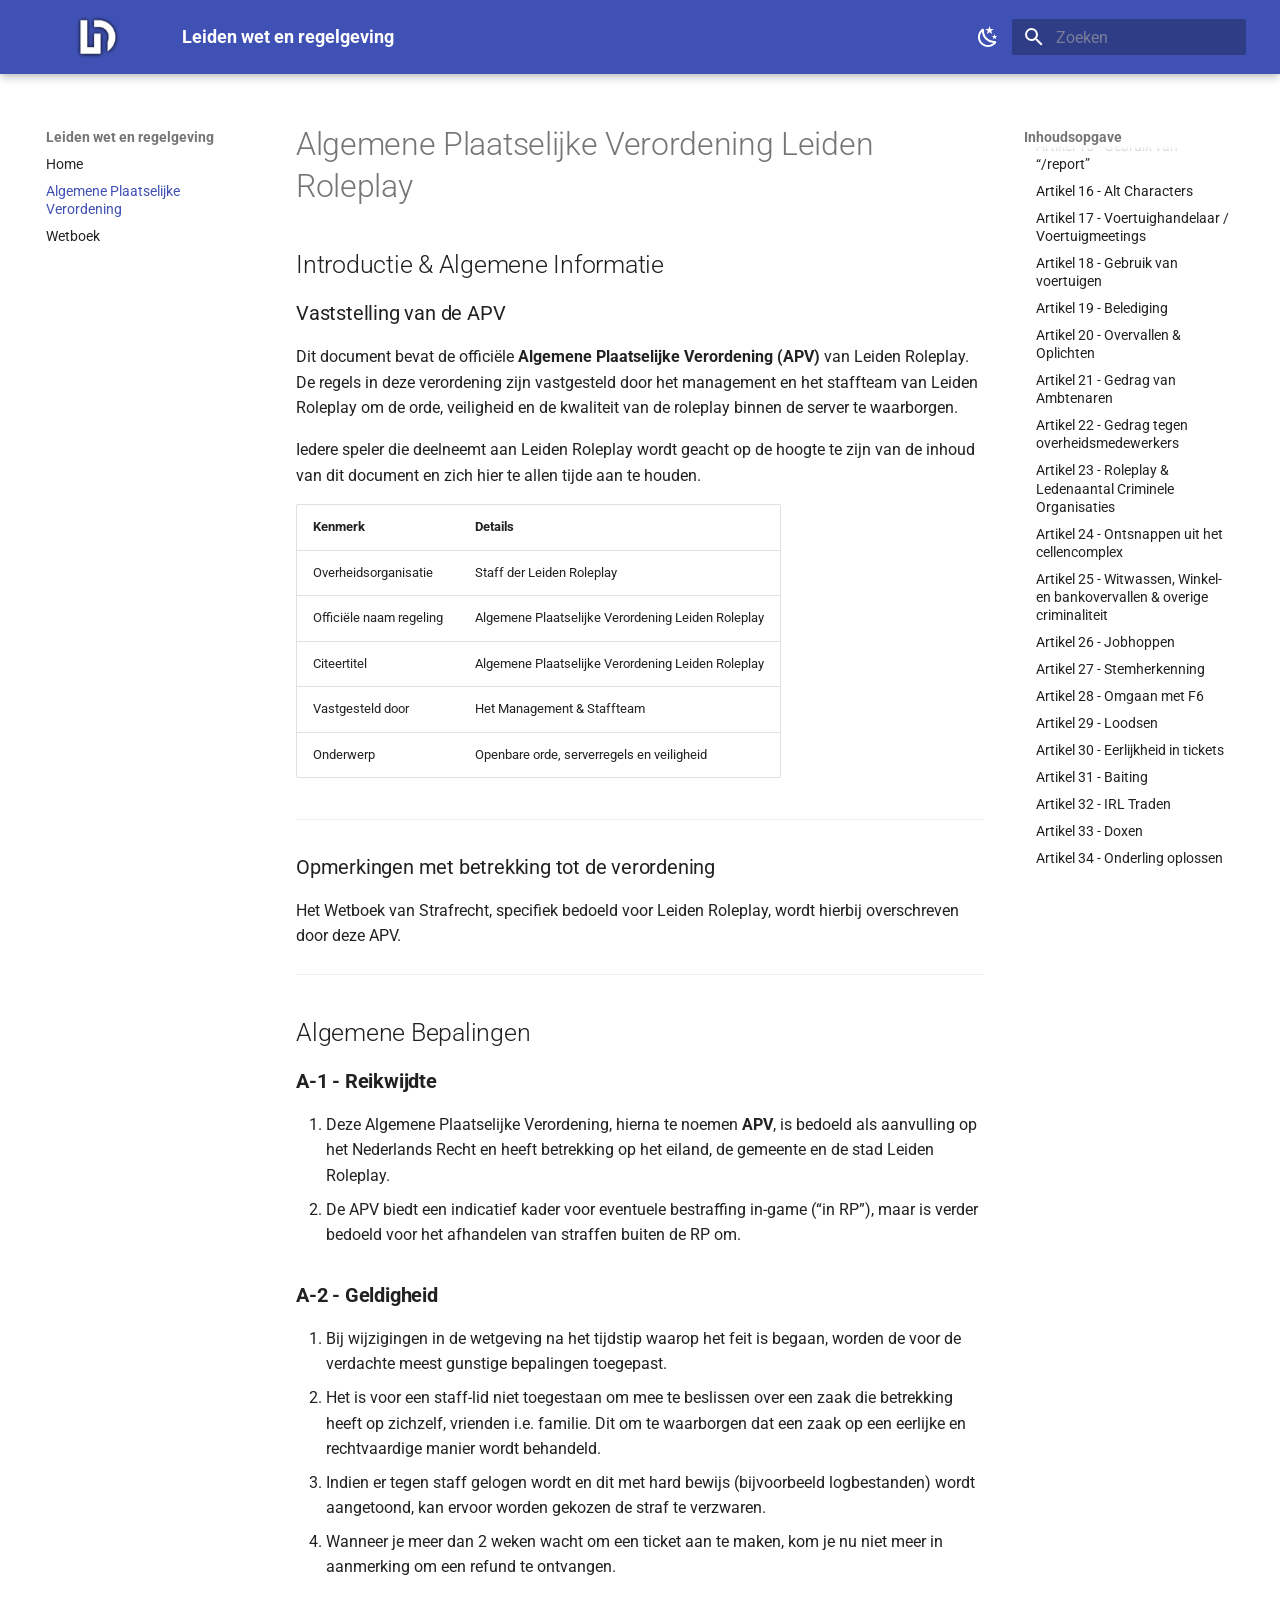
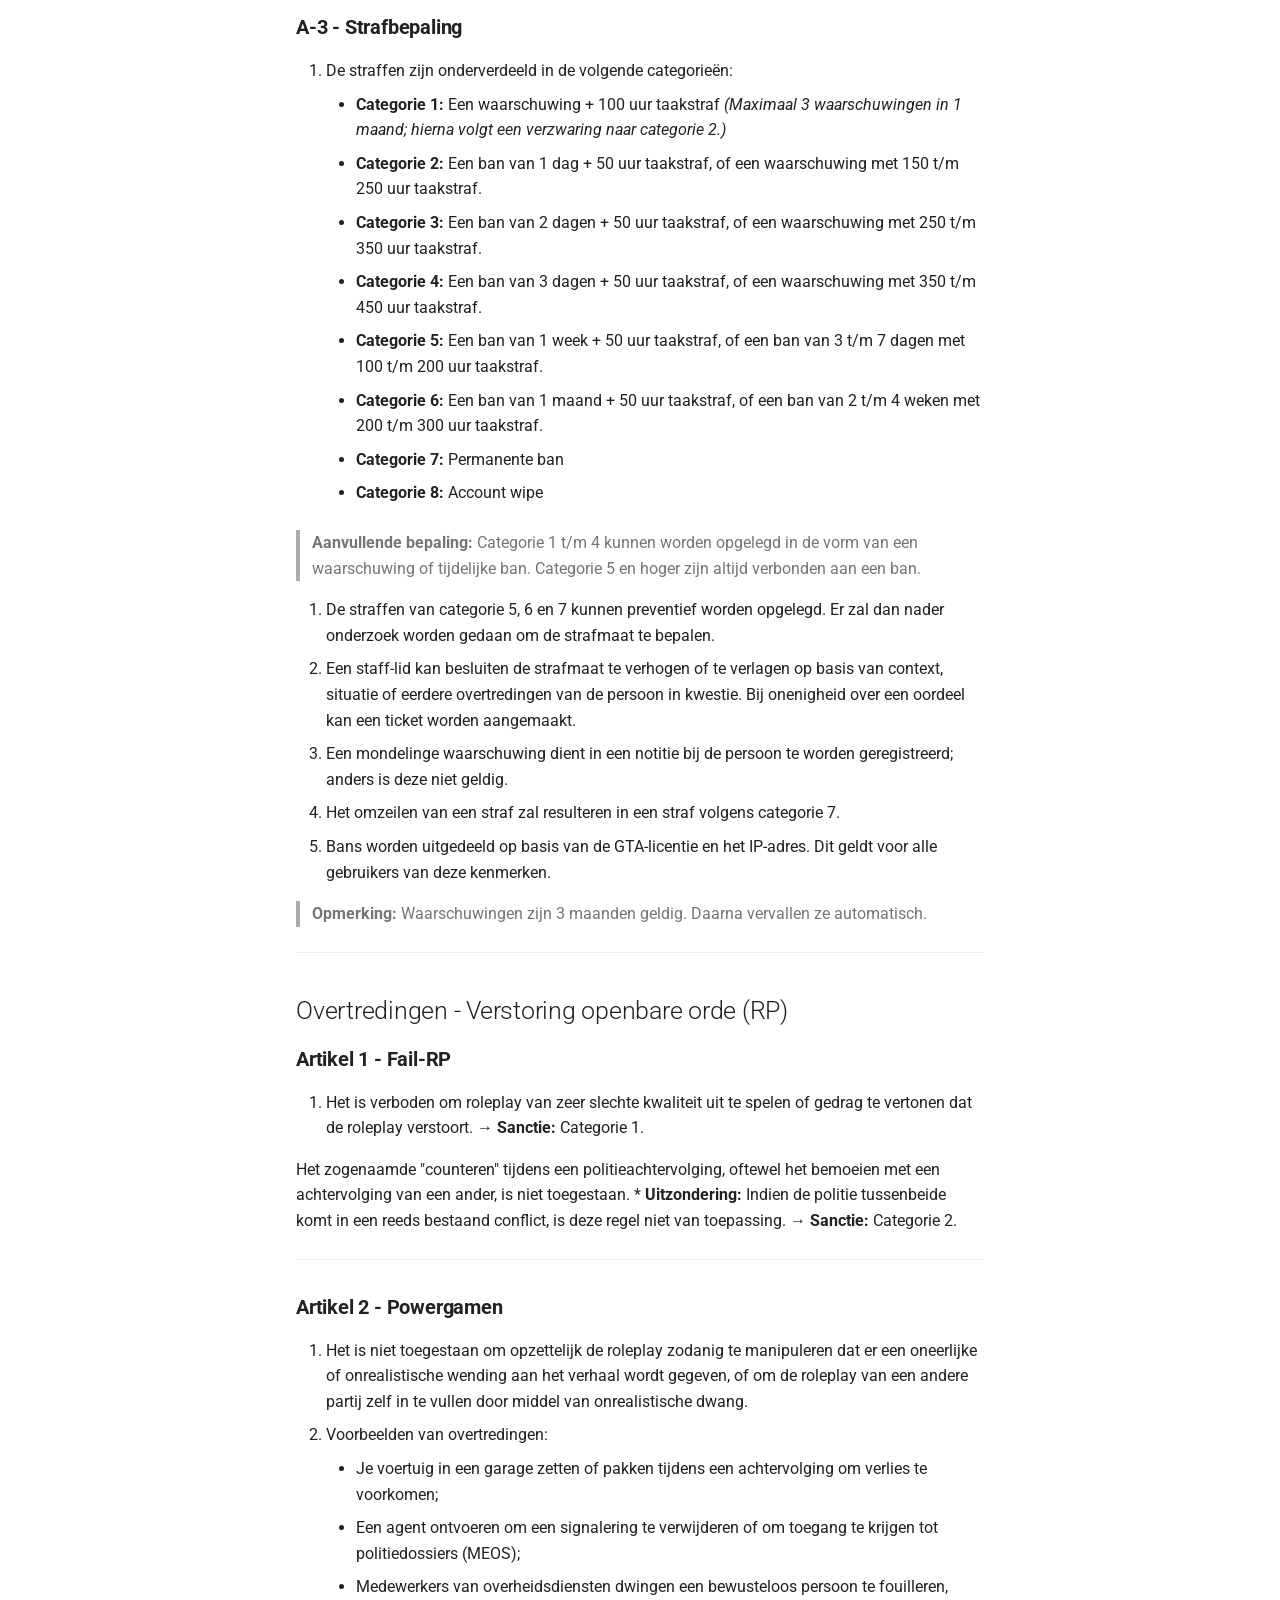
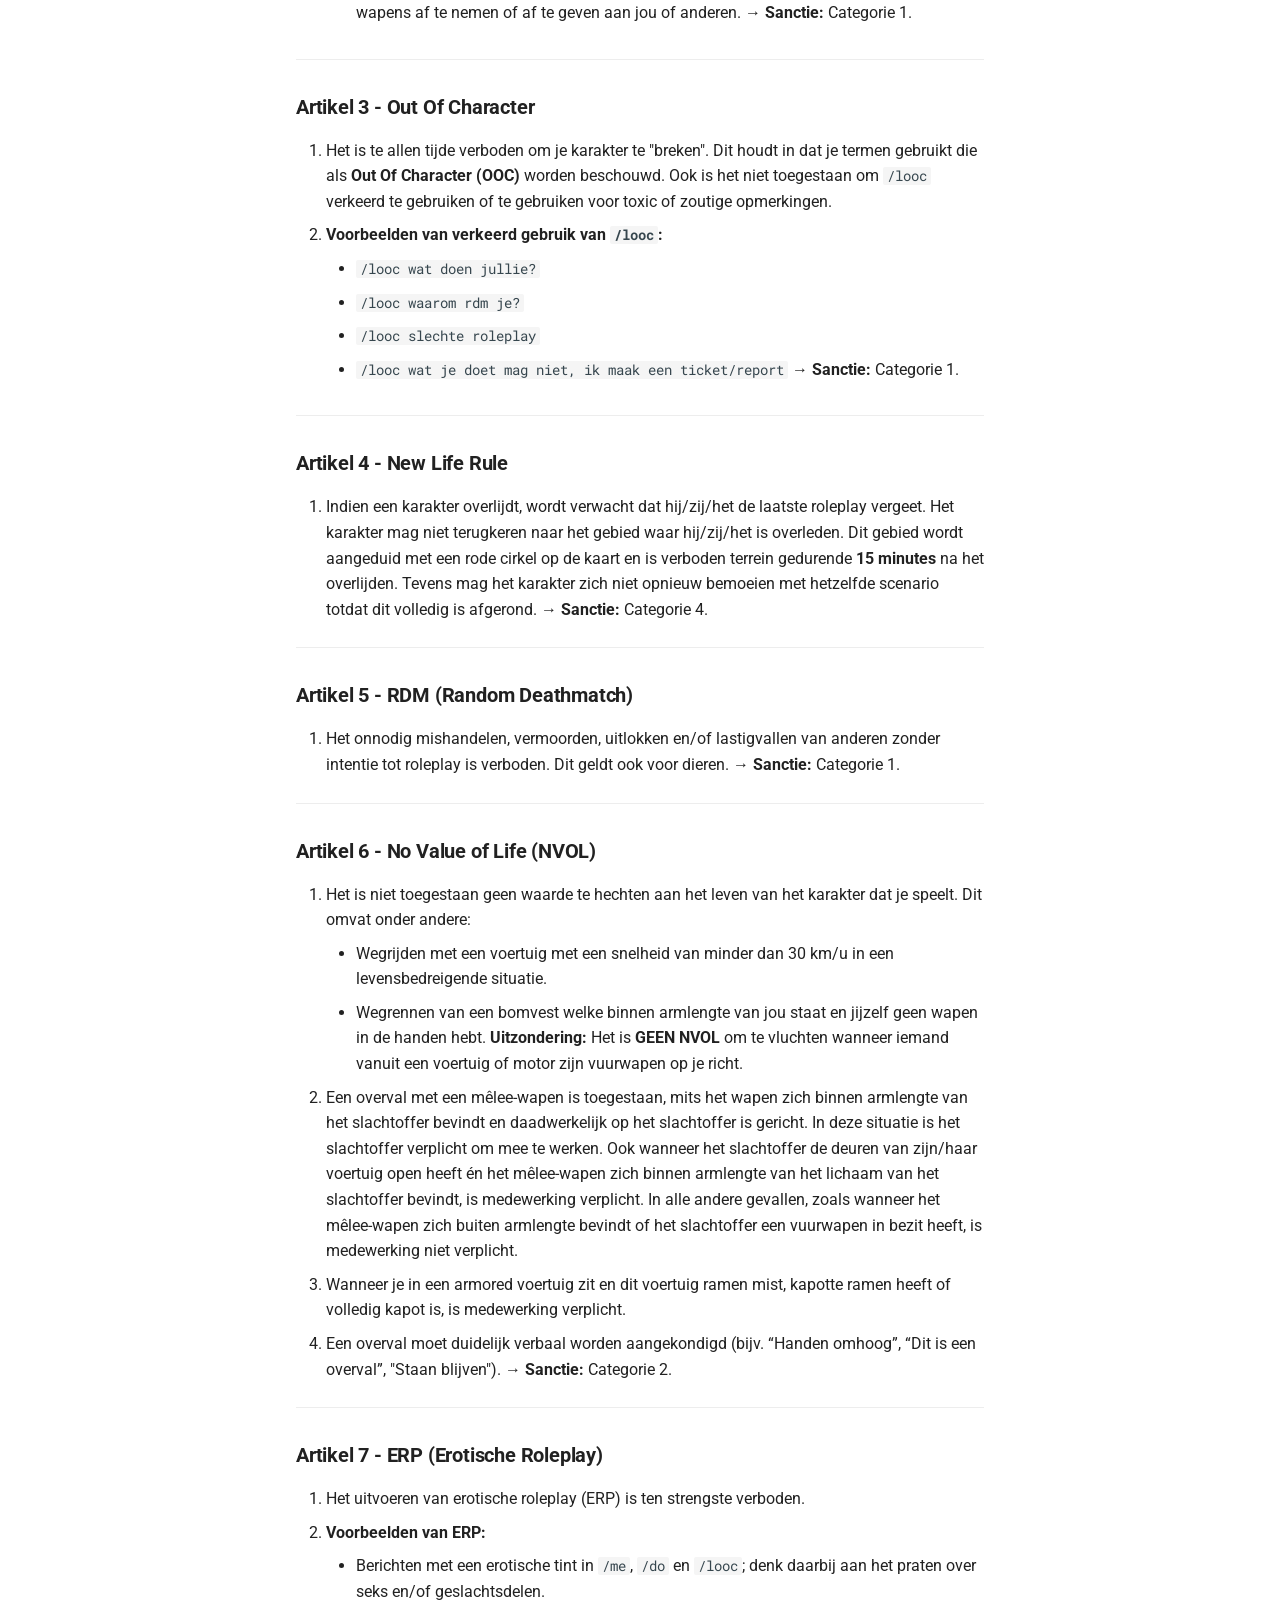
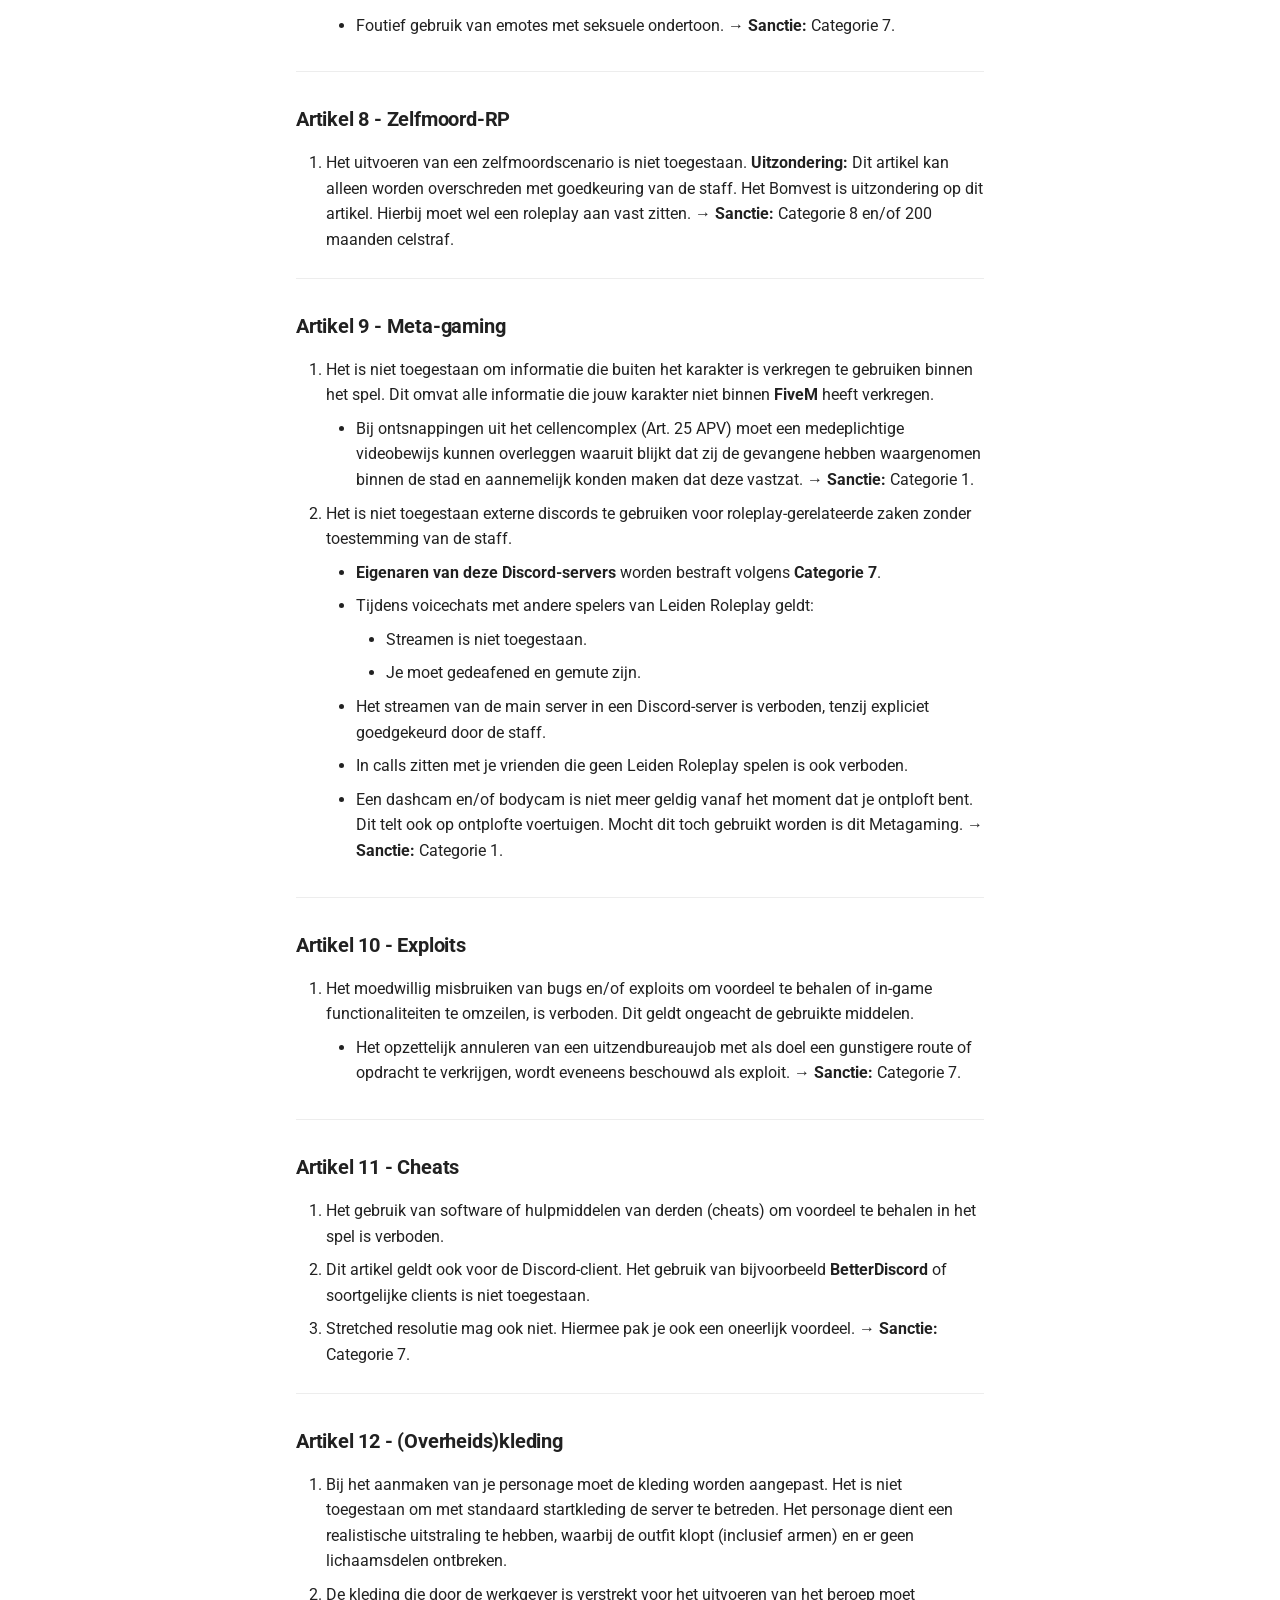
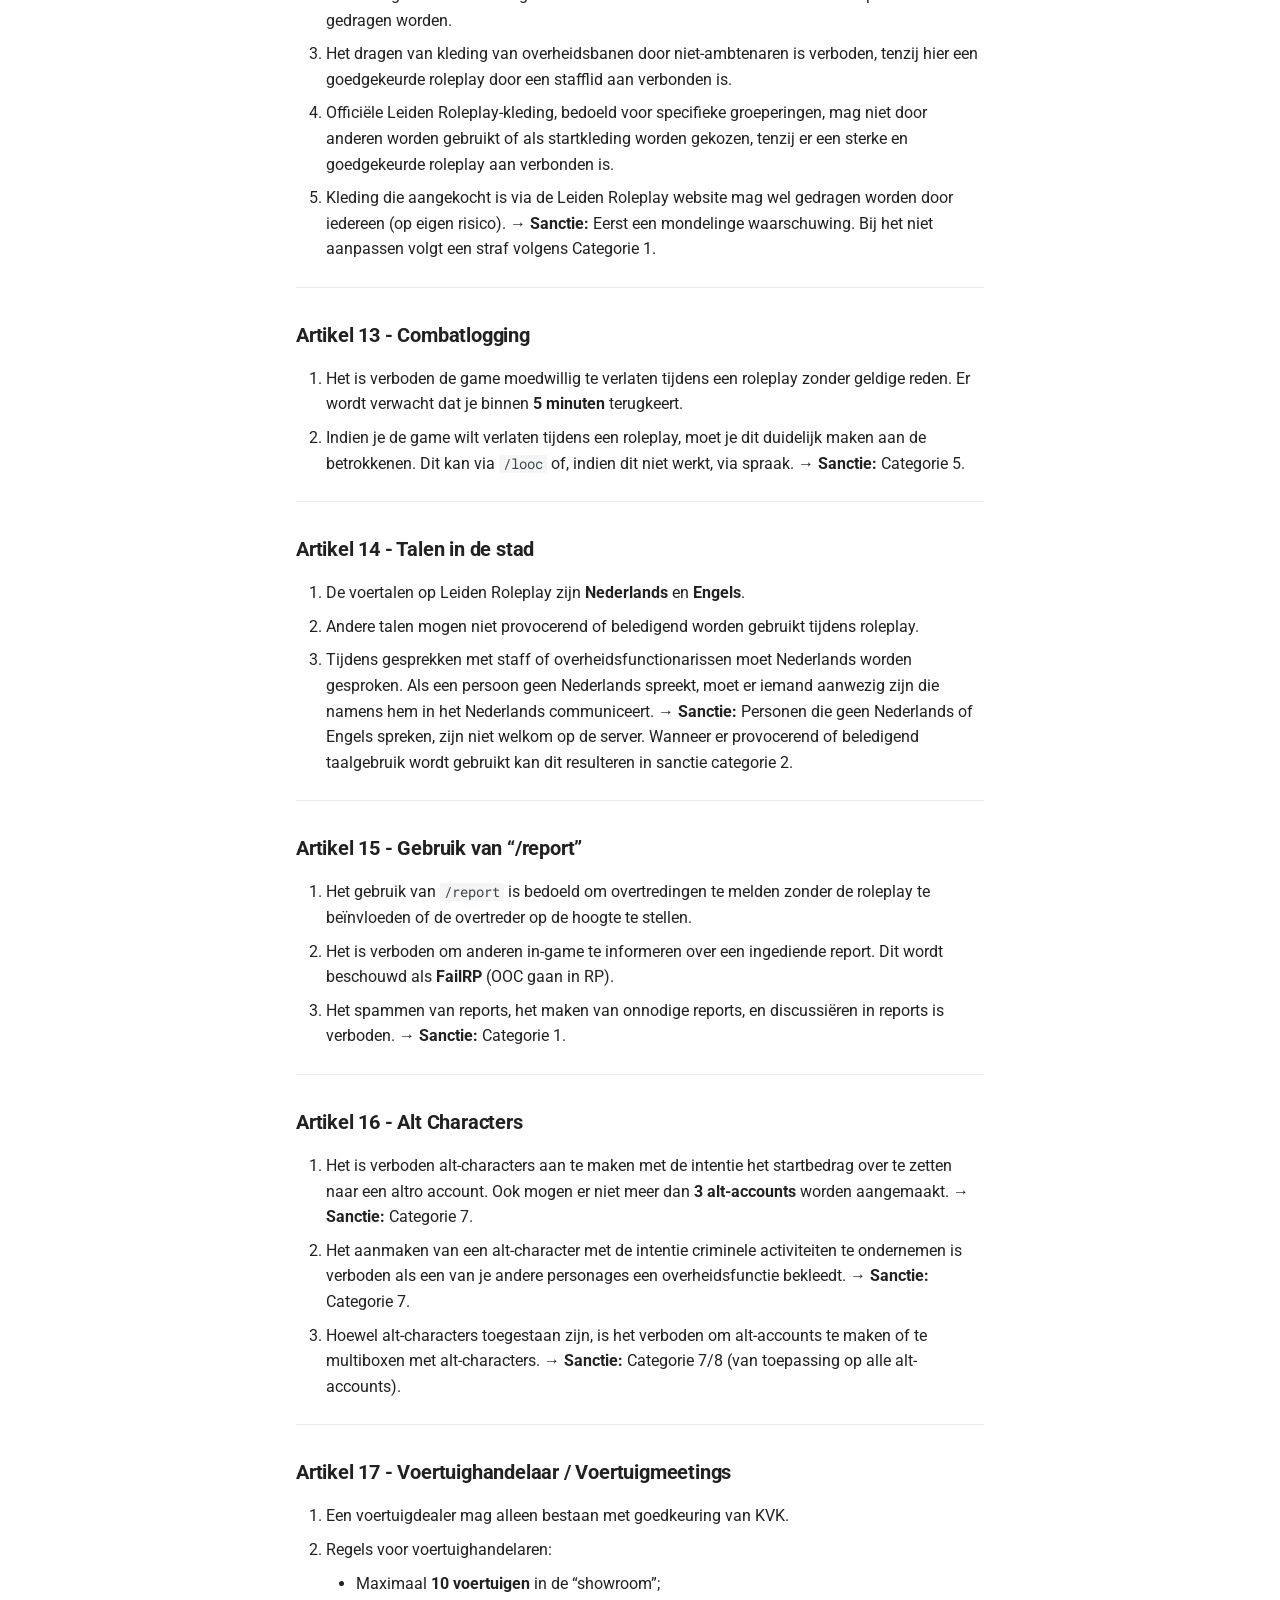
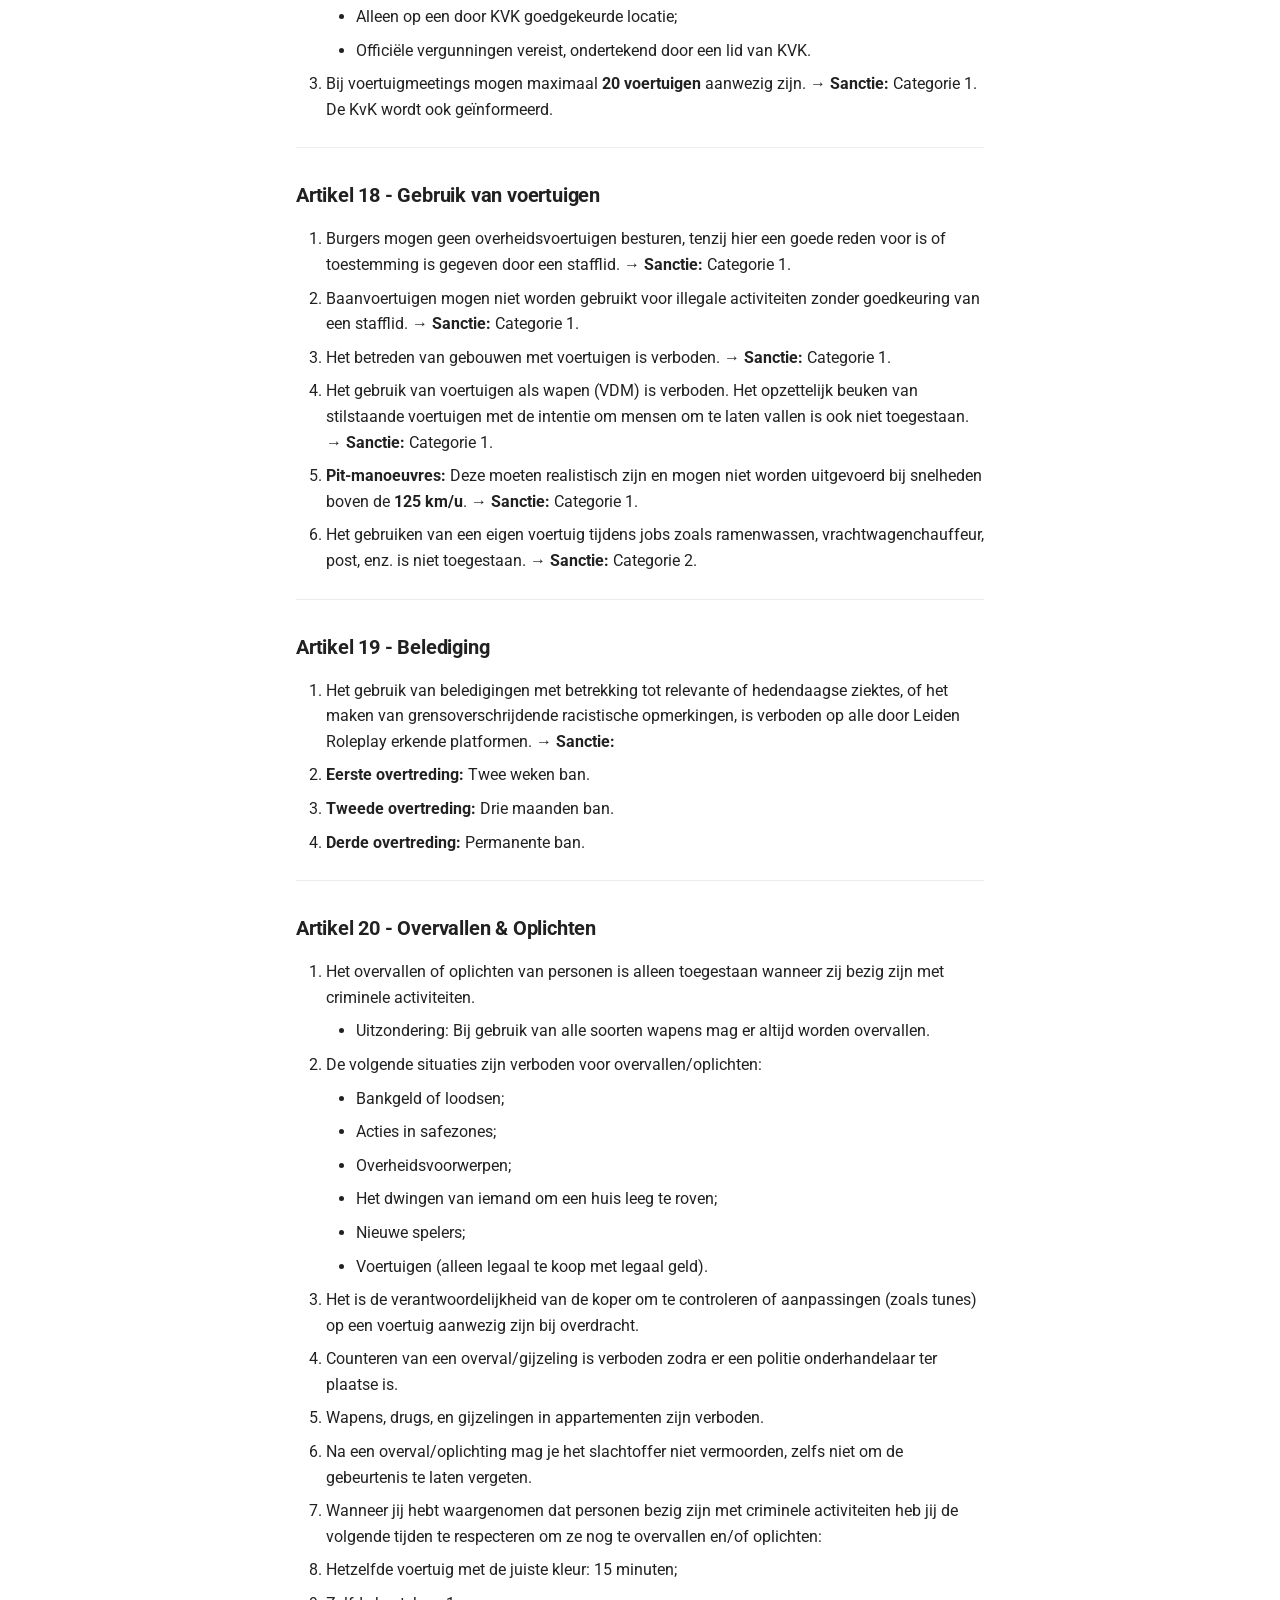
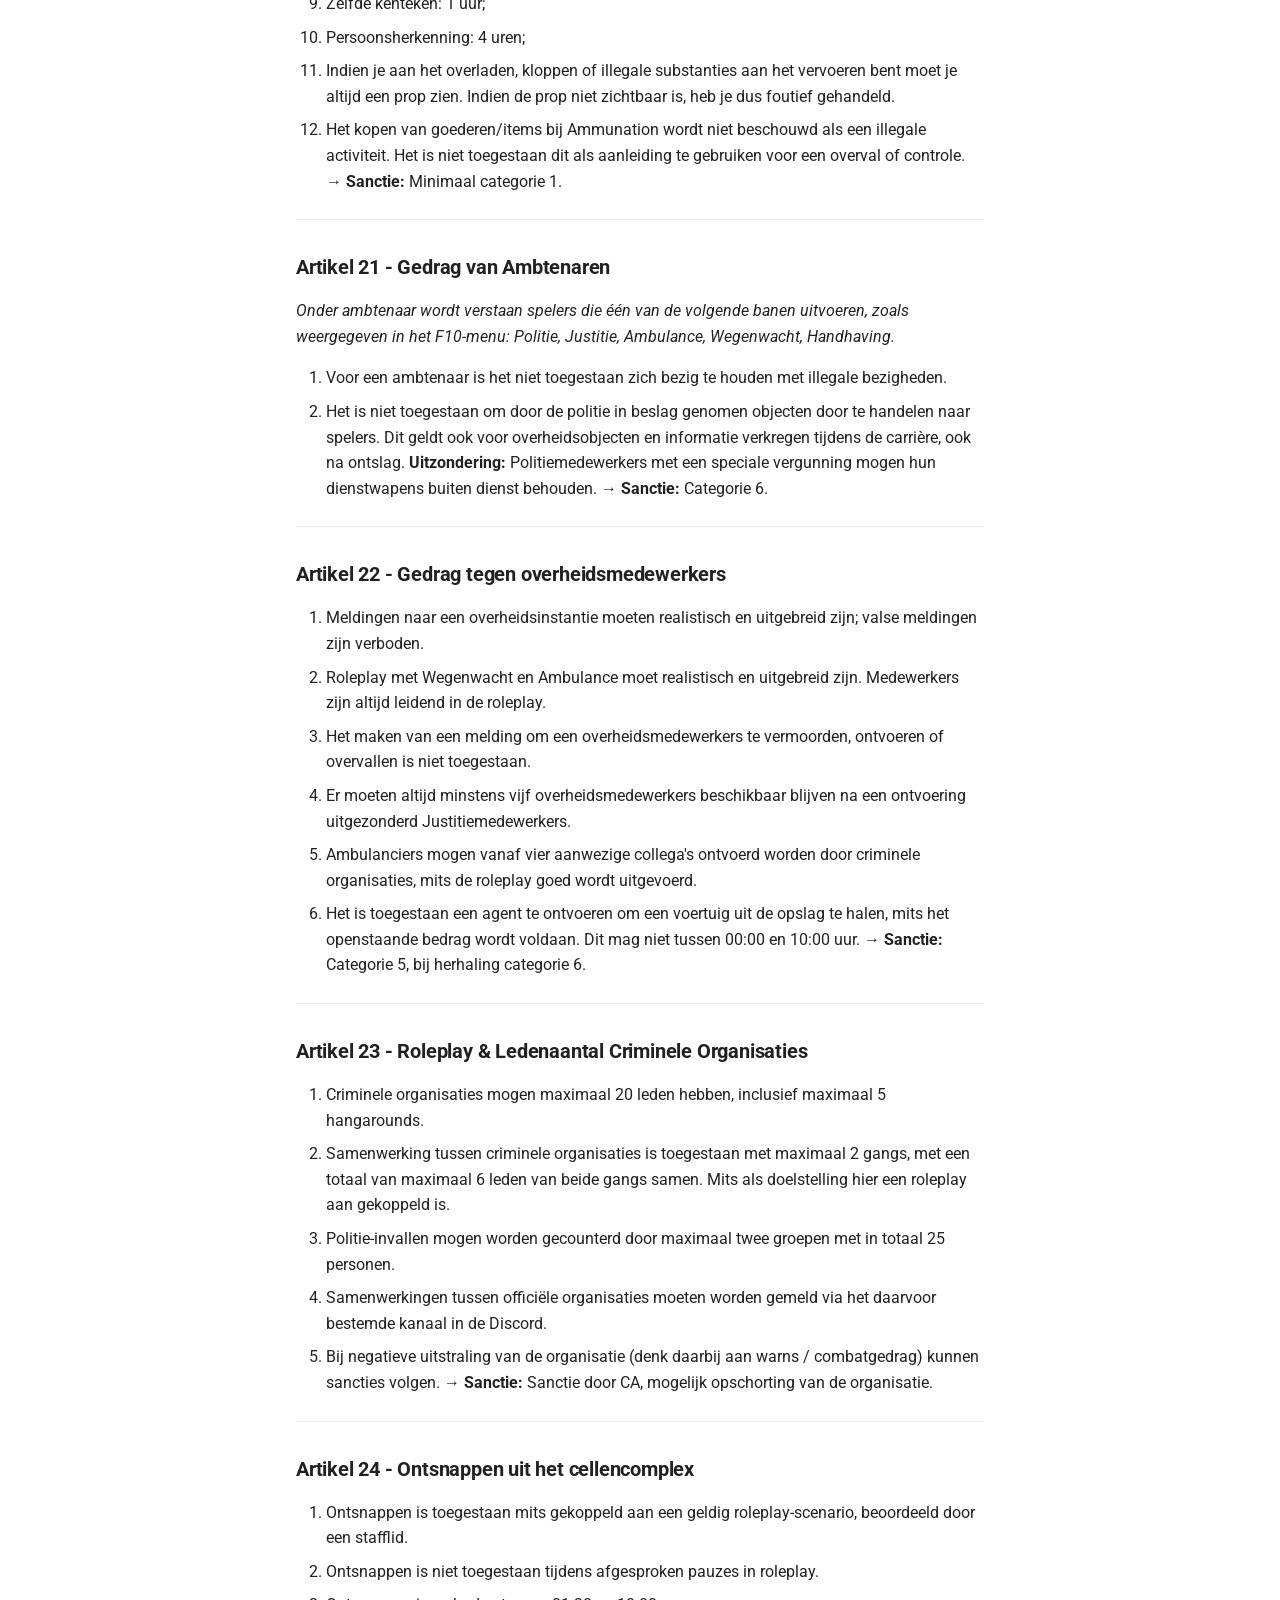
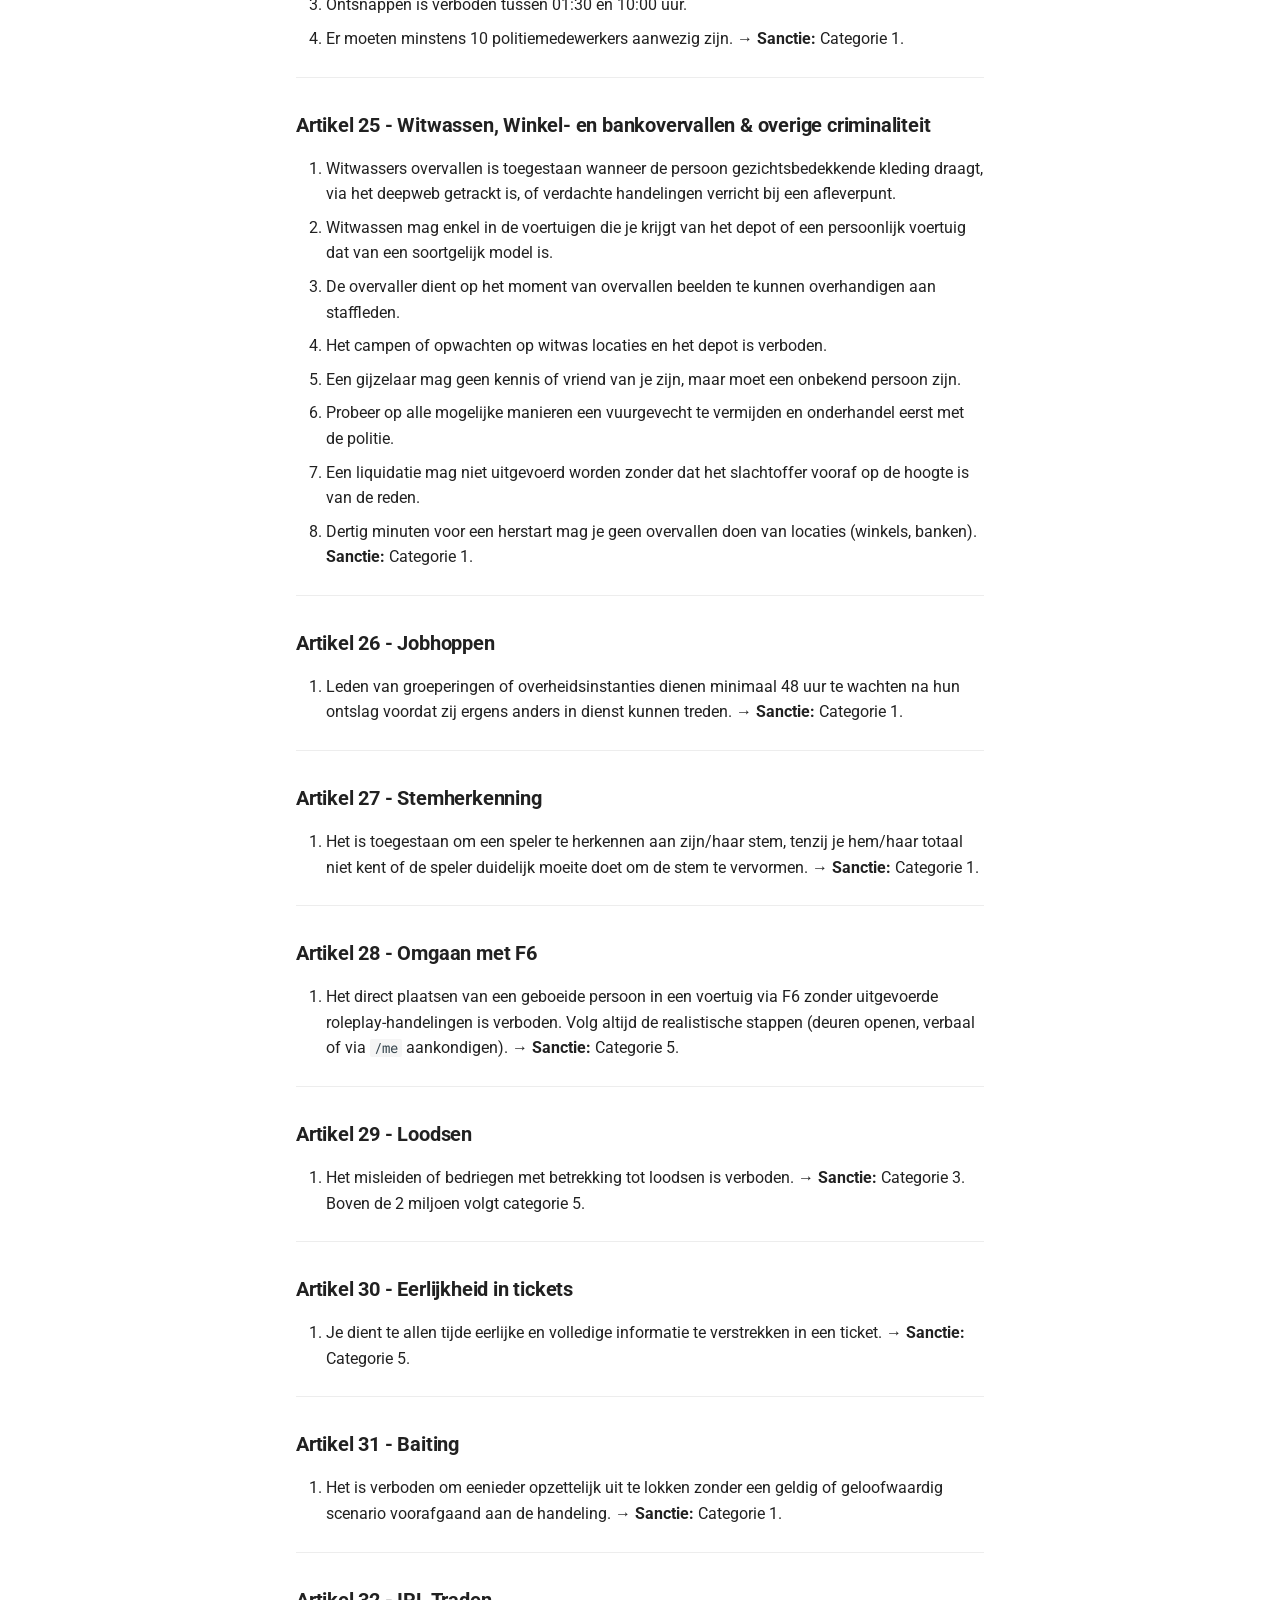
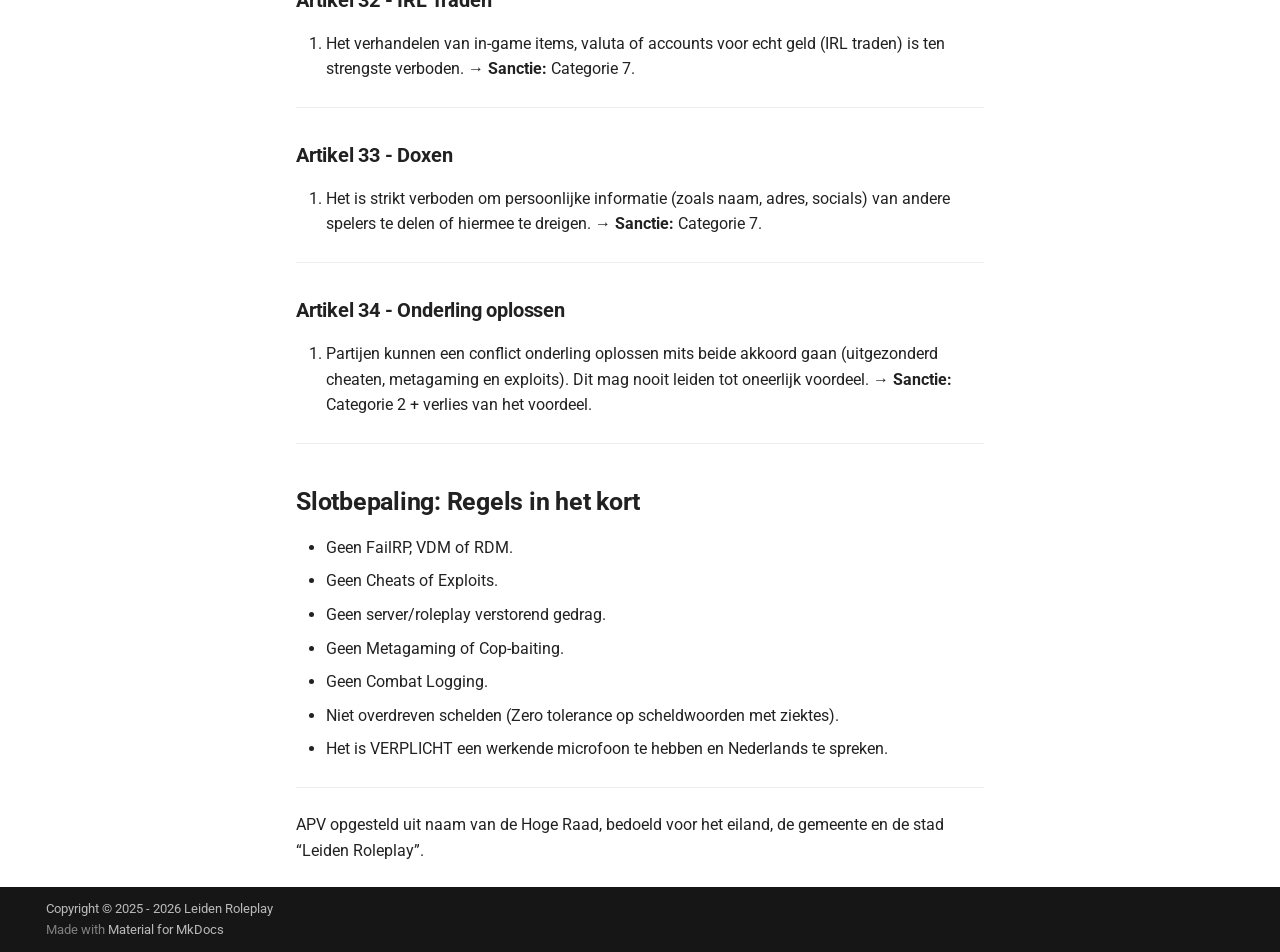
==== commit 8515e109: "Deployed ac2c8dc with MkDocs version: 1.6.1" ====
--- a/apv/index.html
+++ b/apv/index.html
@@ -1561,7 +1561,6 @@
 </li>
 <li>Het streamen van de main server in een Discord-server is verboden, tenzij expliciet goedgekeurd door de staff.</li>
 <li>In calls zitten met je vrienden die geen Leiden Roleplay spelen is ook verboden.</li>
-<li>Het is toegestaan om in Discord via een "ic-bewijs" kanaal, bewijs te delen in Discord. Dit bewijs moet opgenomen zijn met een bodycam (360 graden), dashcam (voor/achter) en/of telefoon in de hand (360 graden).</li>
 <li>Een dashcam en/of bodycam is niet meer geldig vanaf het moment dat je ontploft bent. Dit telt ook op ontplofte voertuigen. Mocht dit toch gebruikt worden is dit Metagaming.
 → <strong>Sanctie:</strong> Categorie 1.</li>
 </ul>
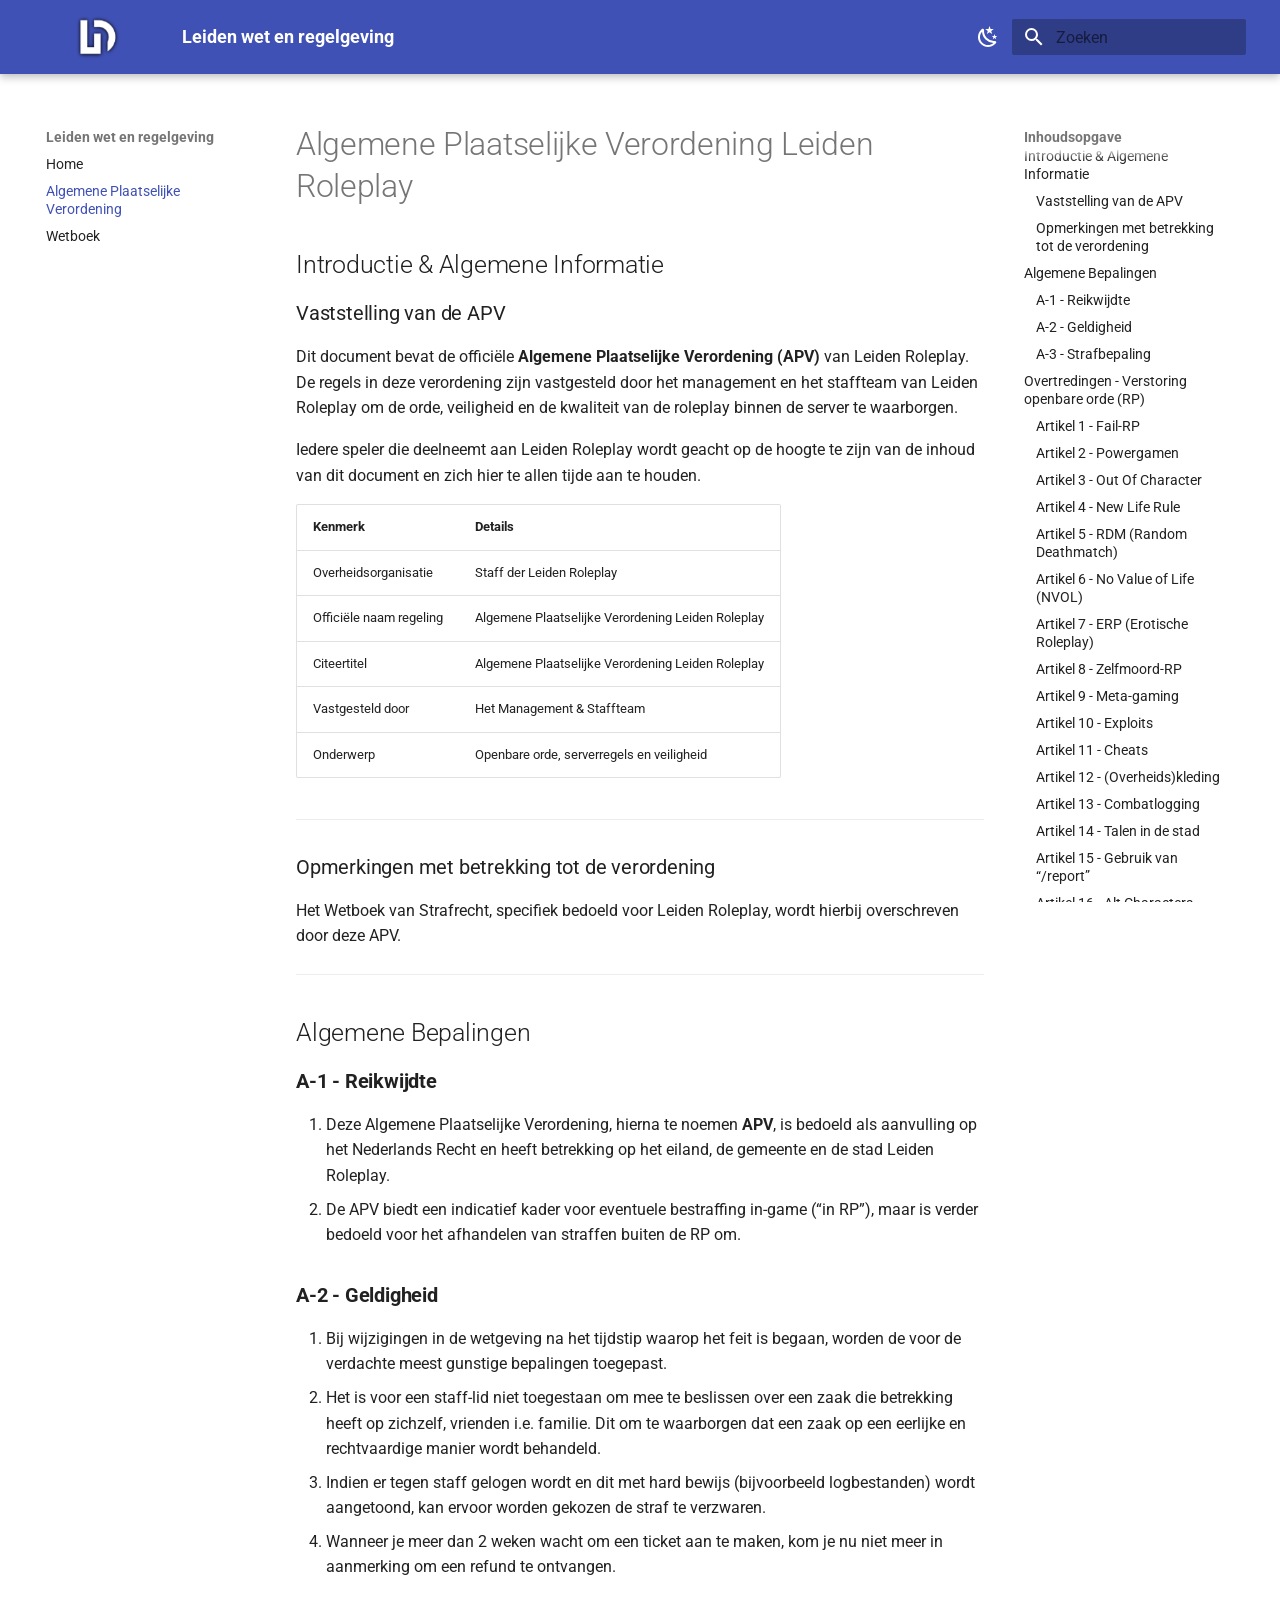
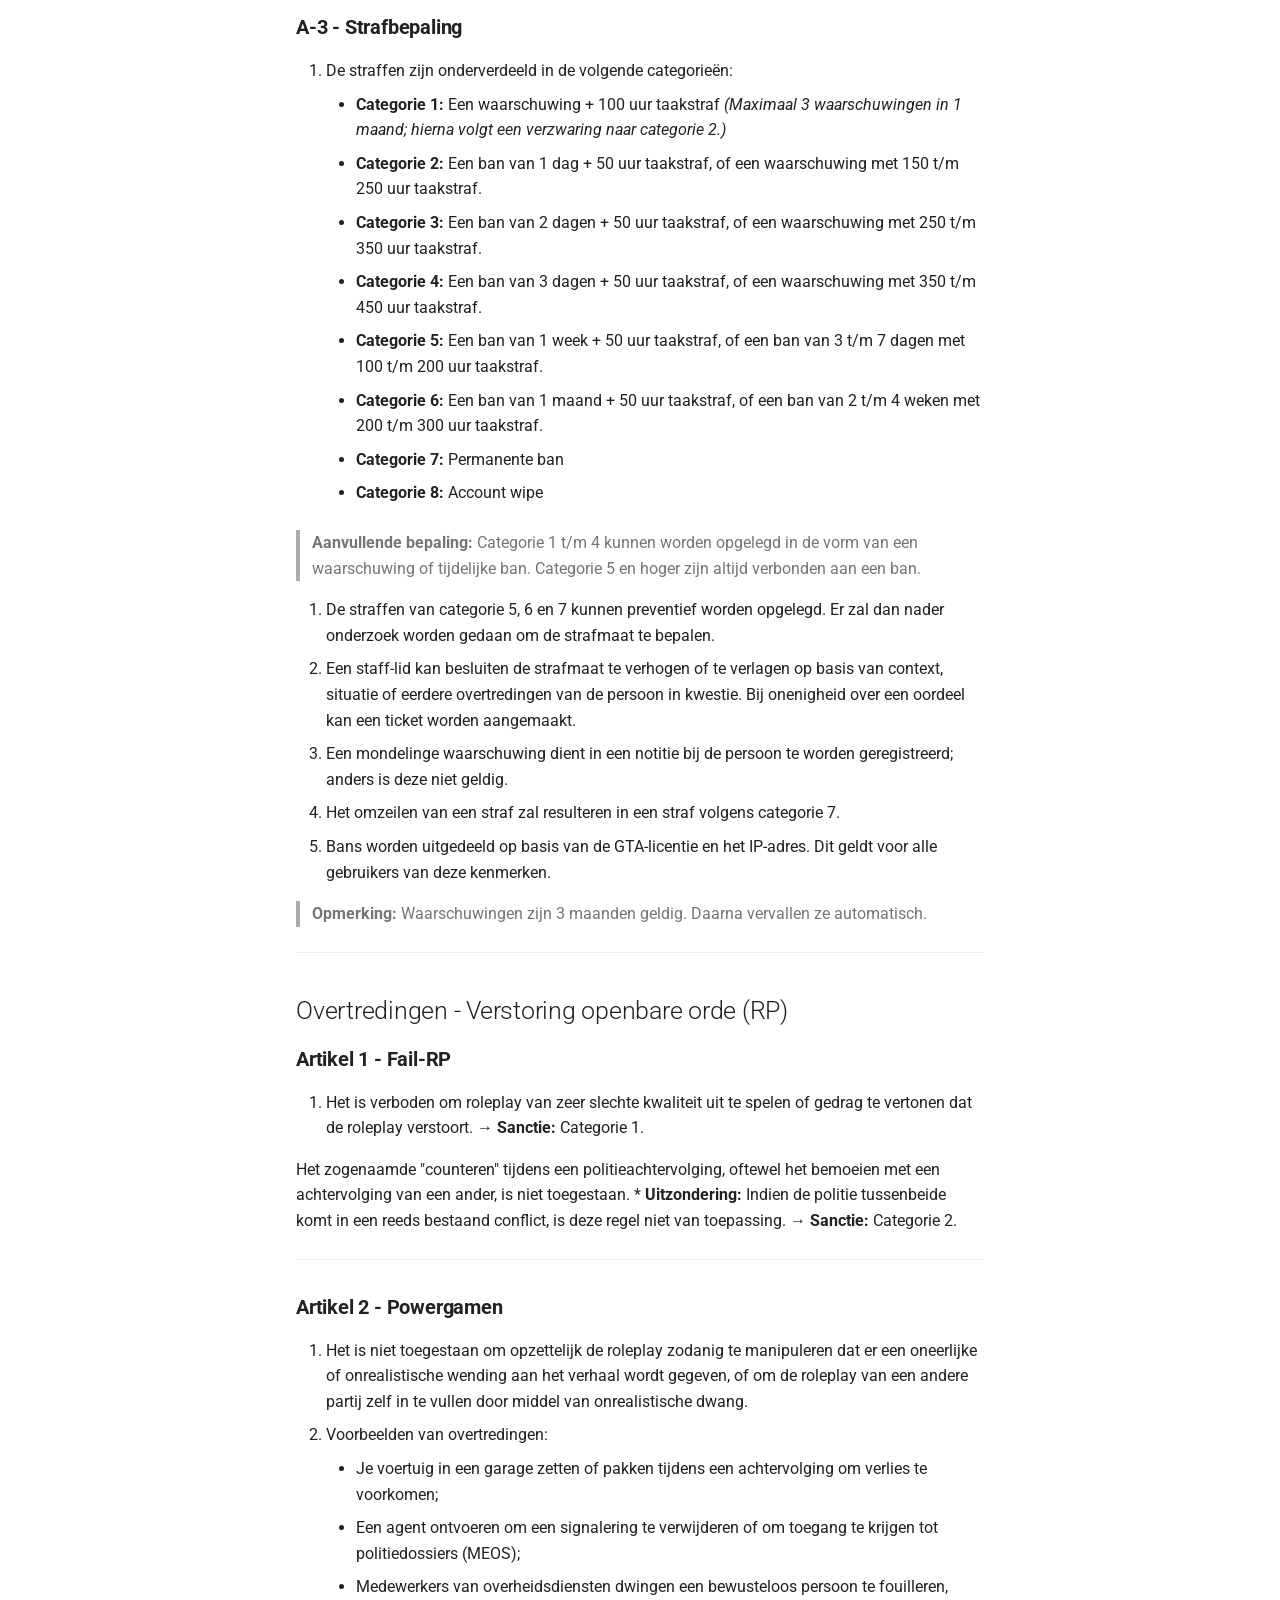
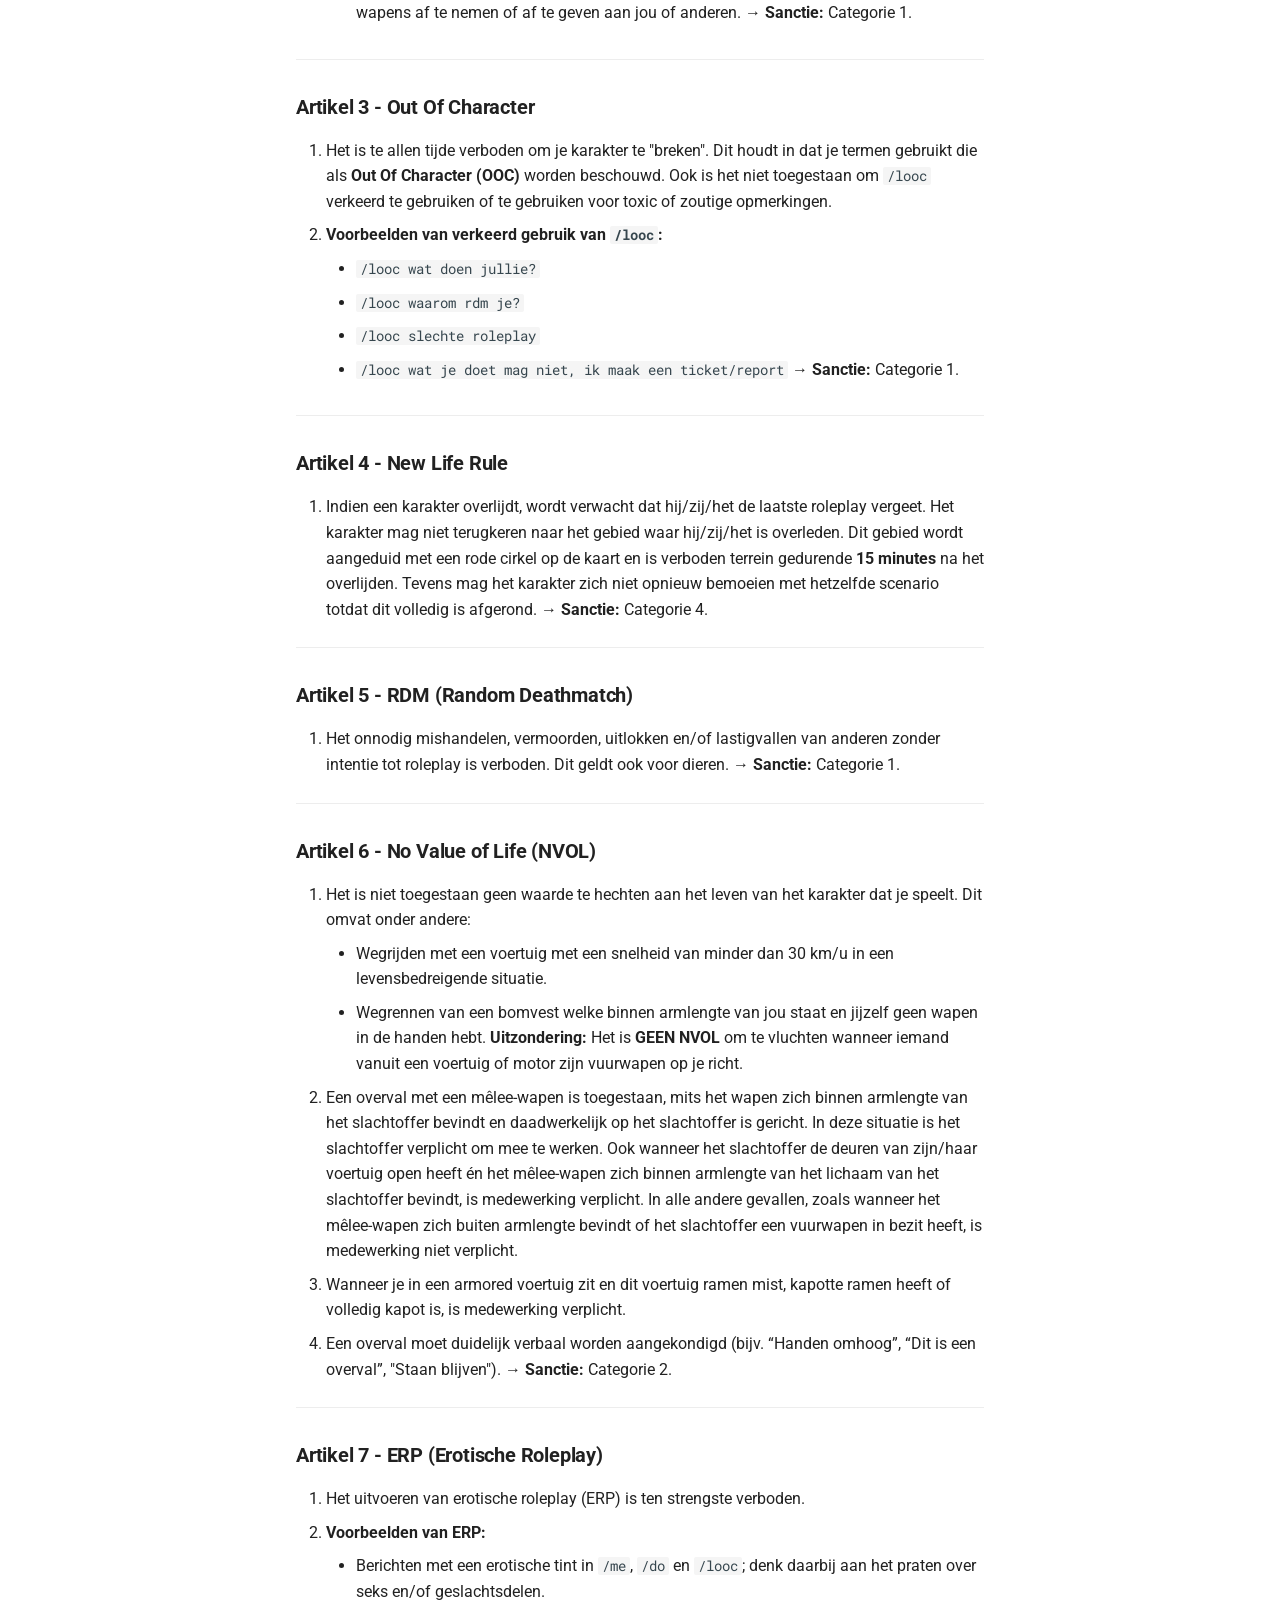
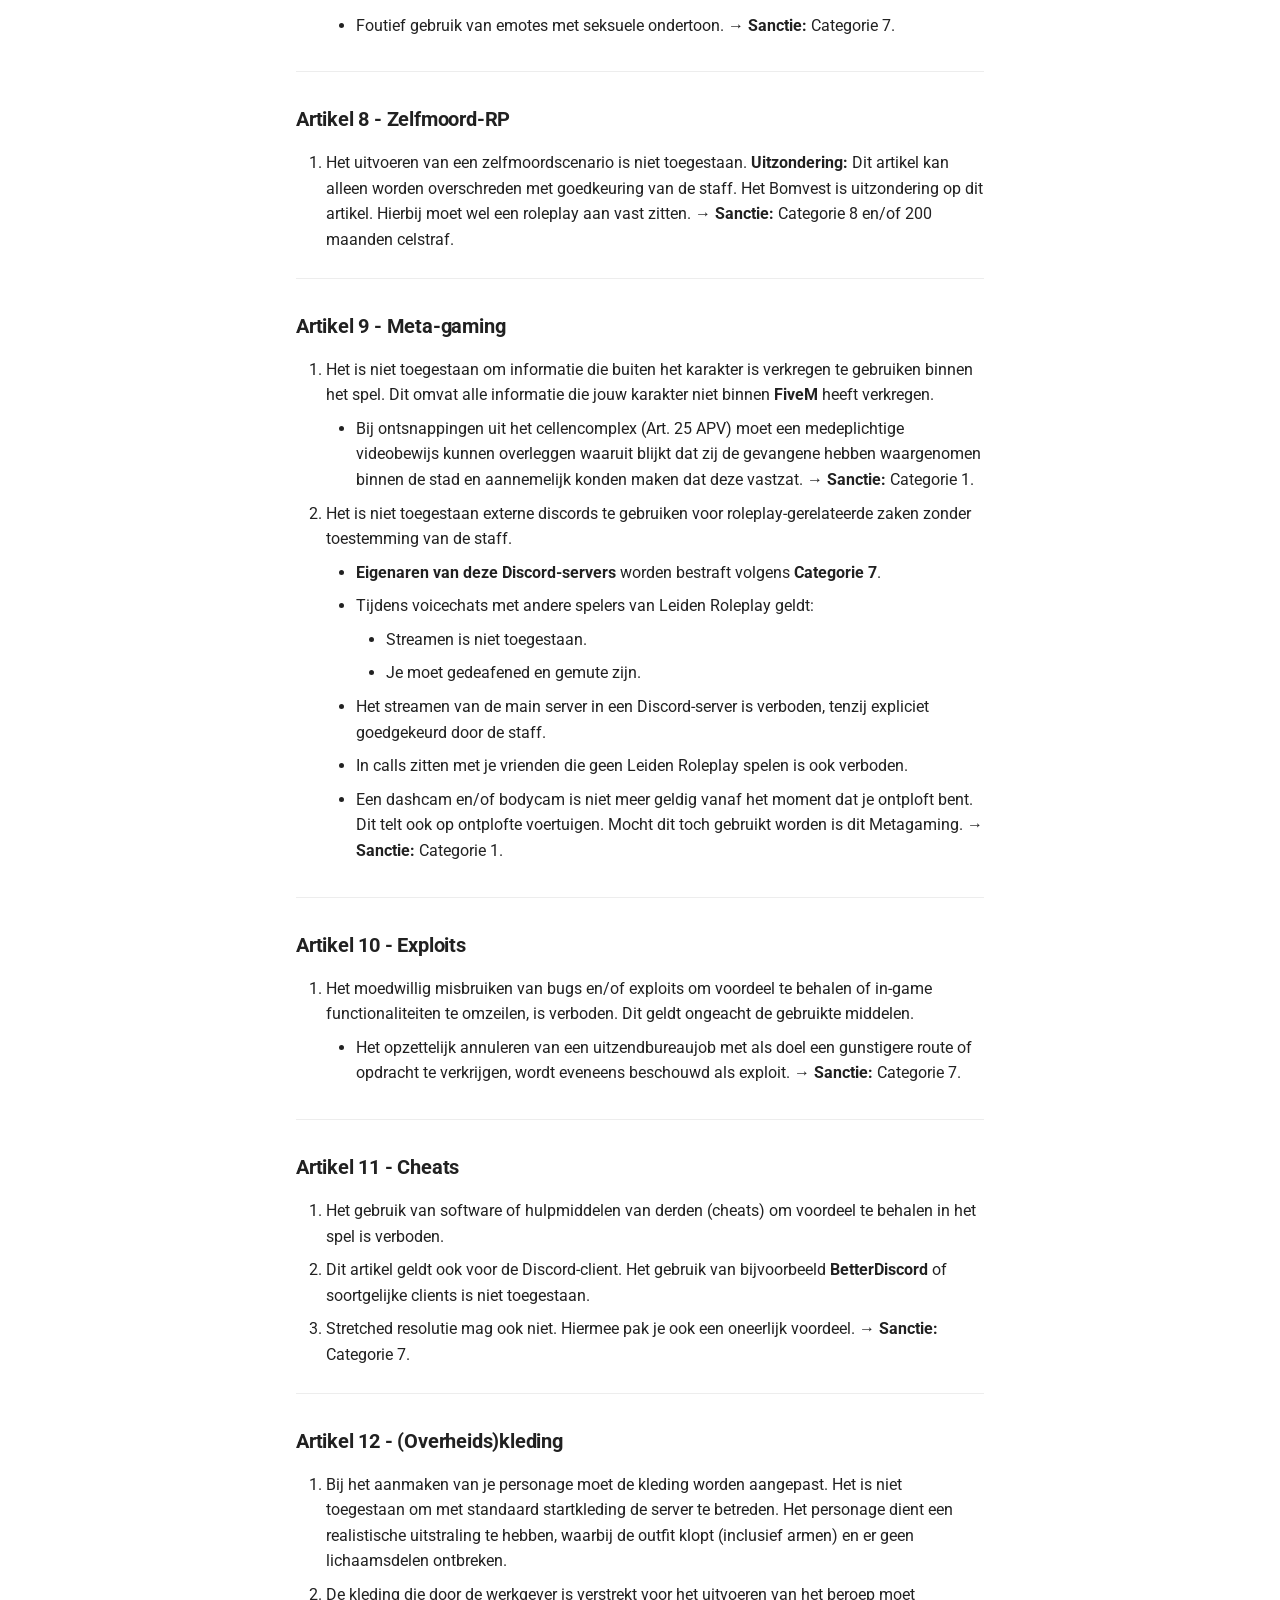
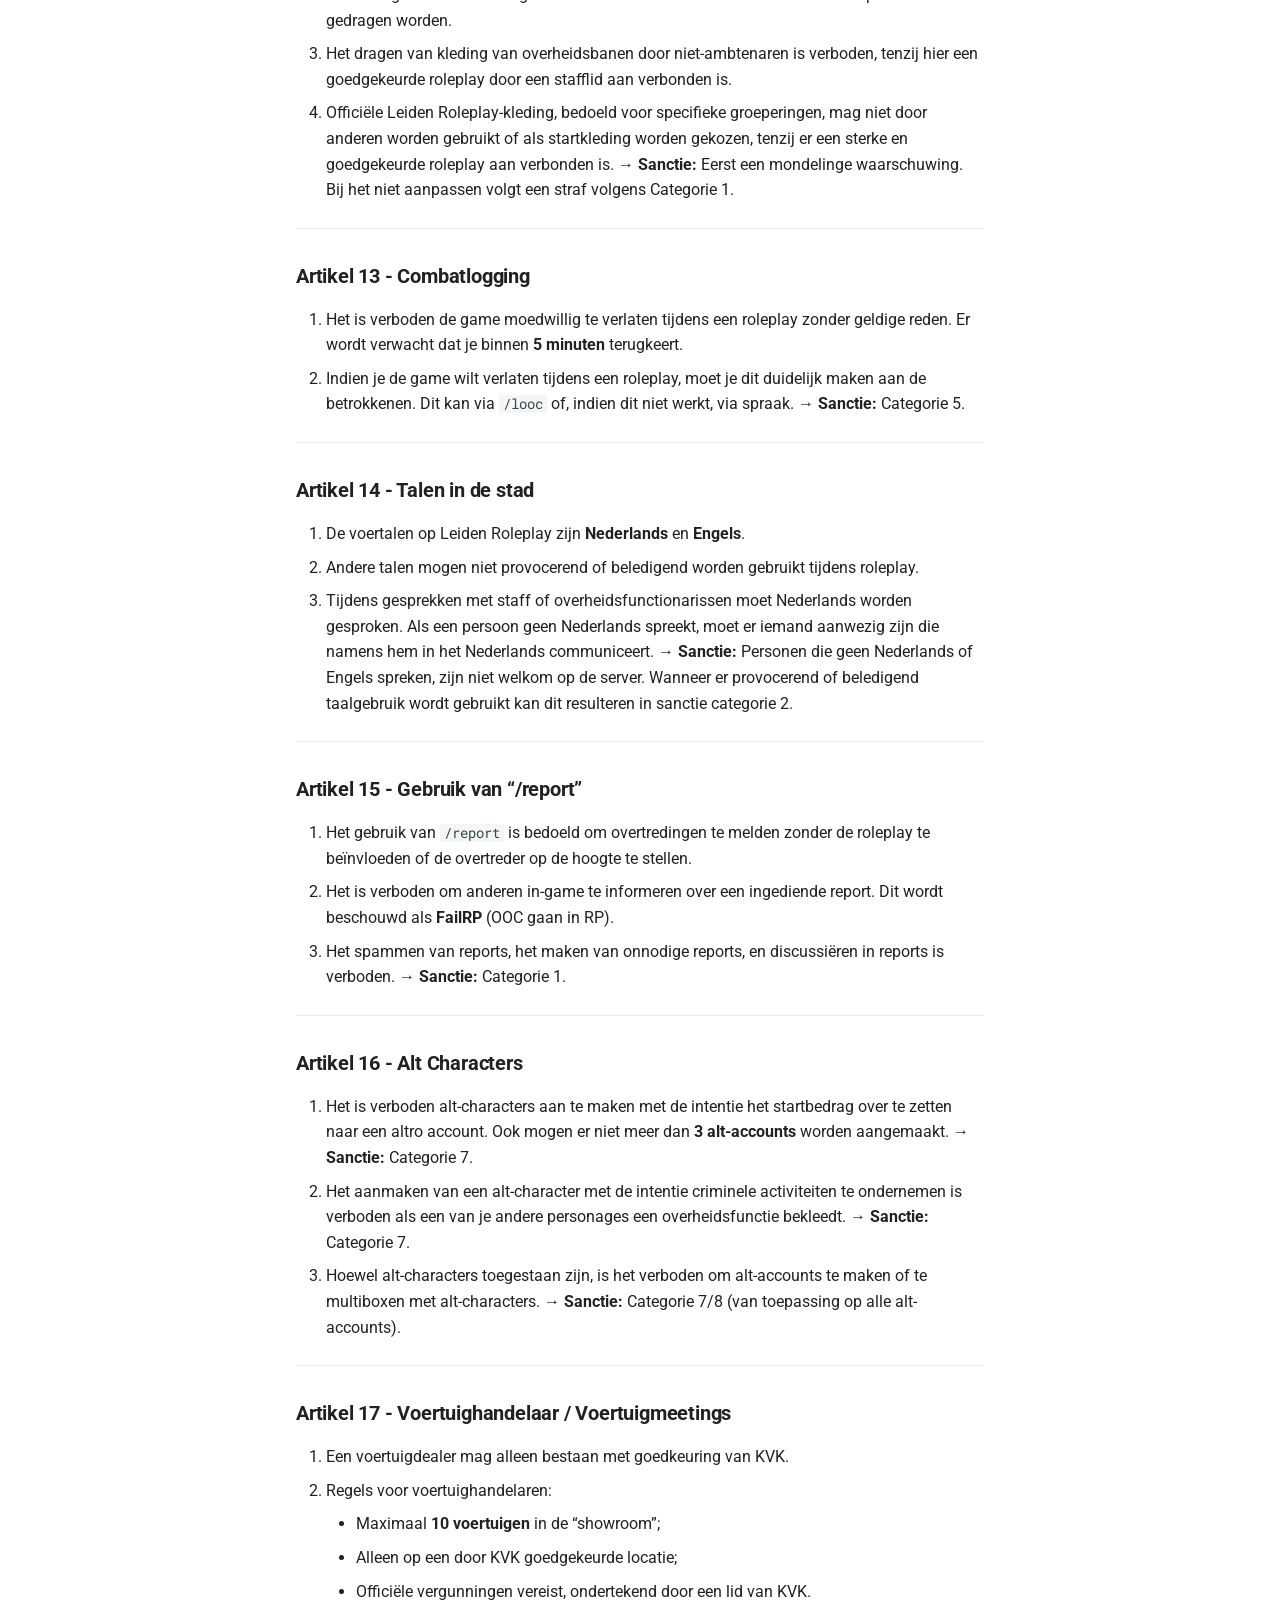
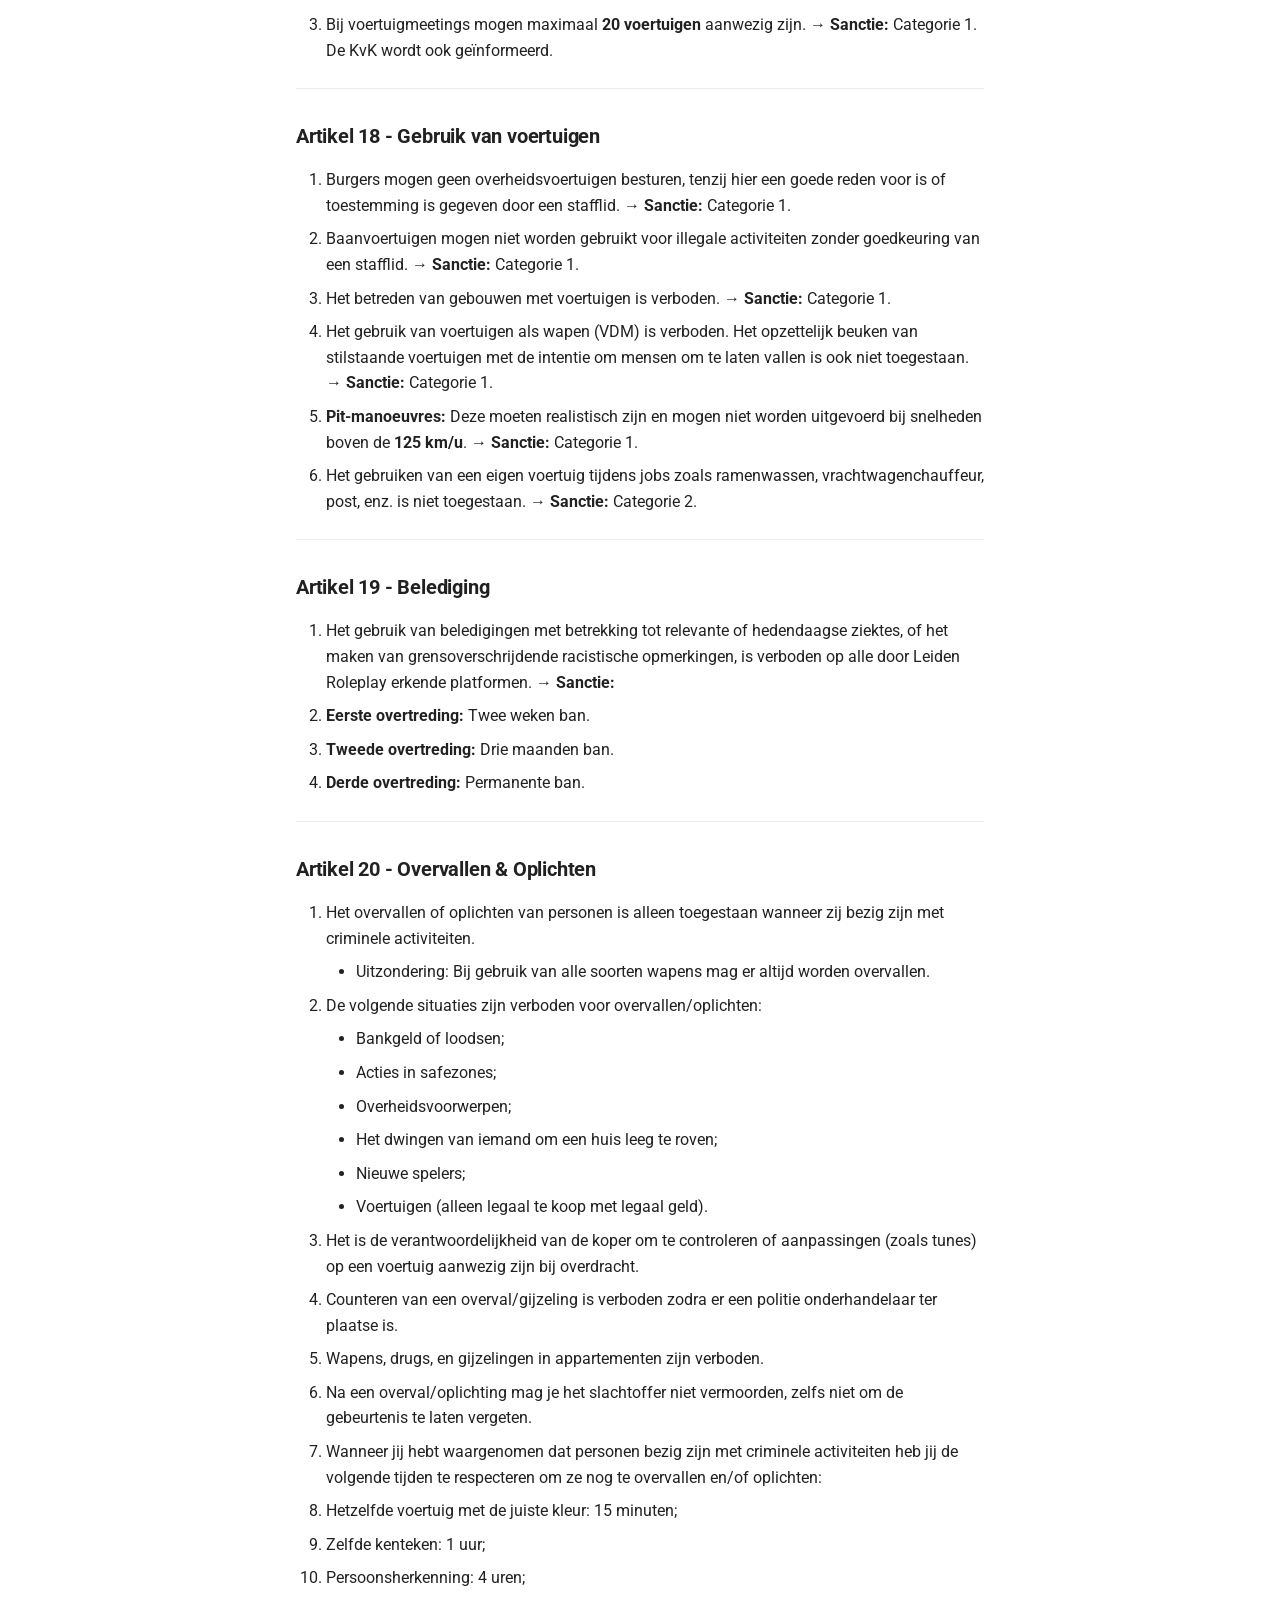
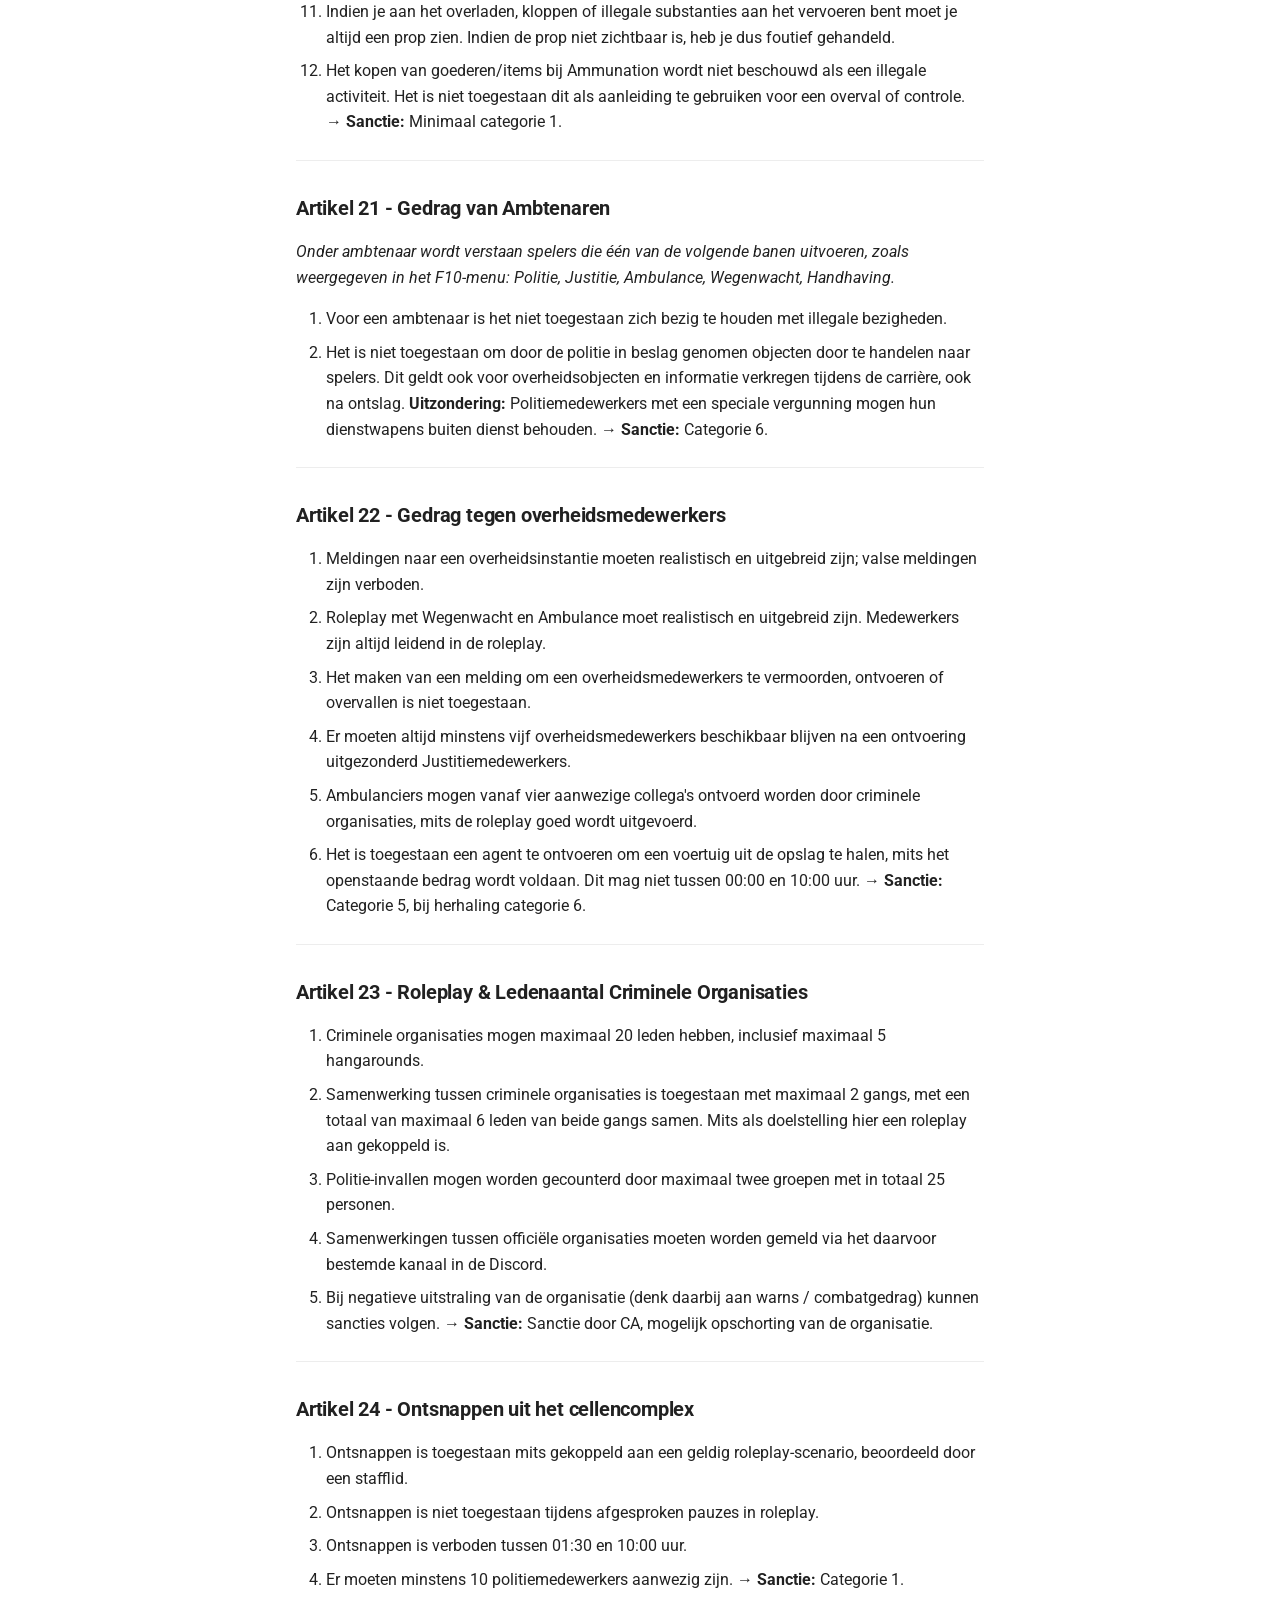
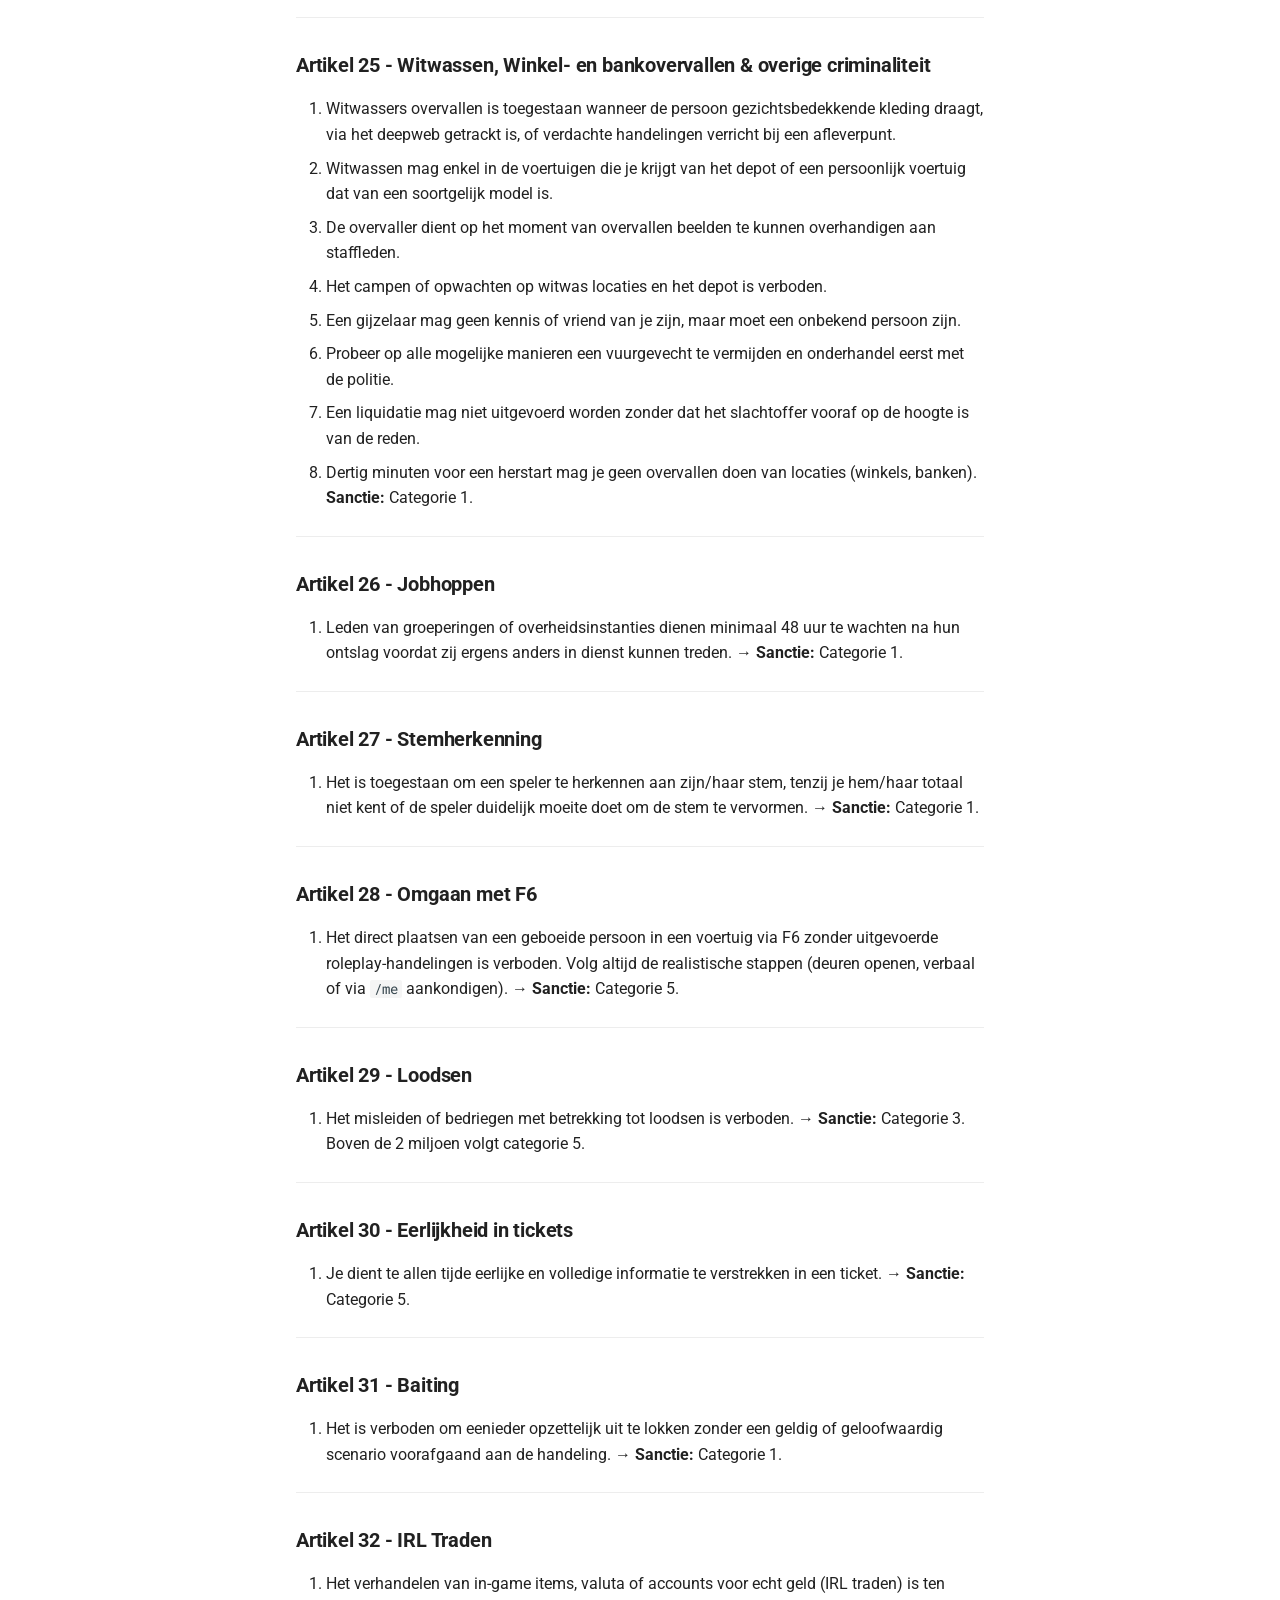
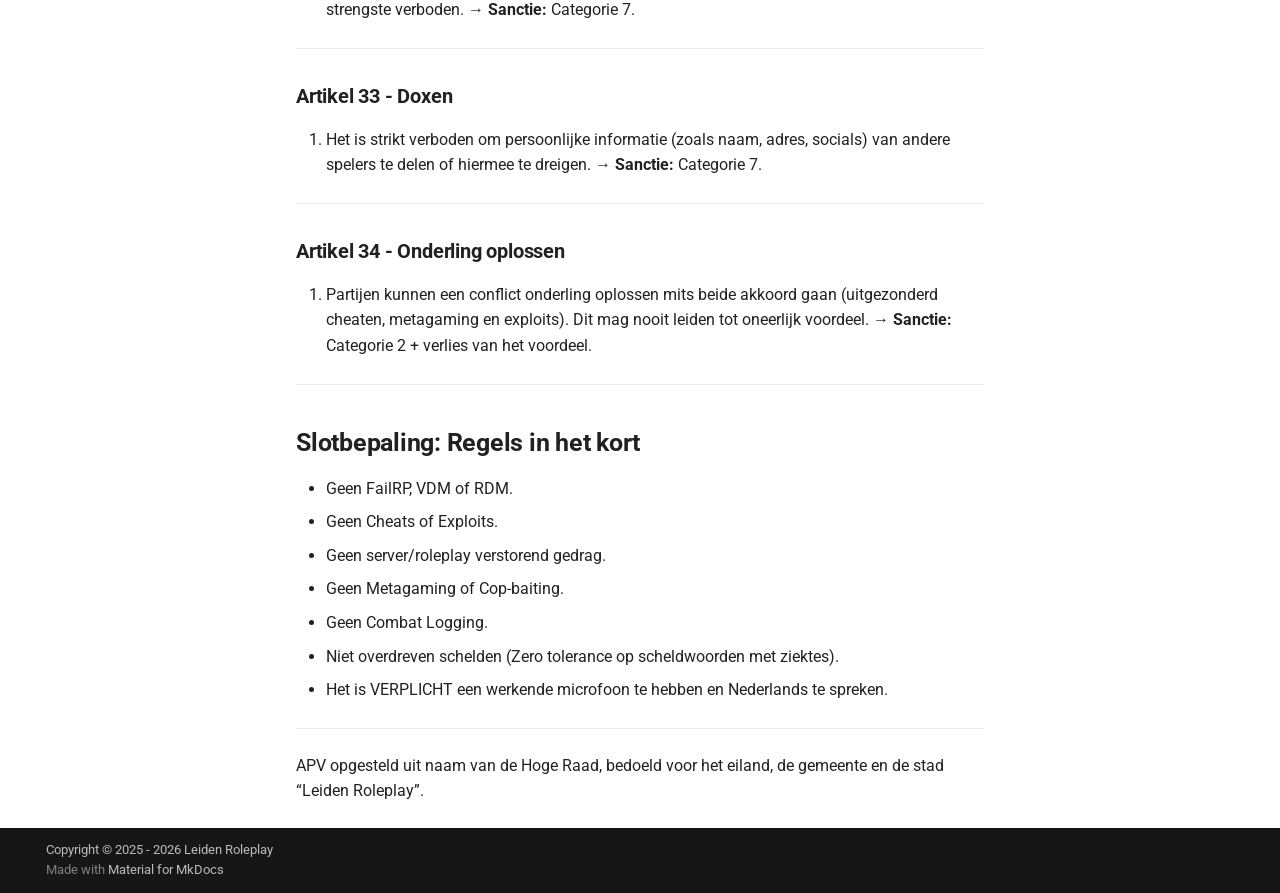
==== commit f4620b12: "Deployed ac2c8dc with MkDocs version: 1.6.1" ====
--- a/apv/index.html
+++ b/apv/index.html
@@ -1589,8 +1589,7 @@
 <li>Bij het aanmaken van je personage moet de kleding worden aangepast. Het is niet toegestaan om met standaard startkleding de server te betreden. Het personage dient een realistische uitstraling te hebben, waarbij de outfit klopt (inclusief armen) en er geen lichaamsdelen ontbreken.</li>
 <li>De kleding die door de werkgever is verstrekt voor het uitvoeren van het beroep moet gedragen worden.</li>
 <li>Het dragen van kleding van overheidsbanen door niet-ambtenaren is verboden, tenzij hier een goedgekeurde roleplay door een stafflid aan verbonden is.</li>
-<li>Officiële Leiden Roleplay-kleding, bedoeld voor specifieke groeperingen, mag niet door anderen worden gebruikt of als startkleding worden gekozen, tenzij er een sterke en goedgekeurde roleplay aan verbonden is.</li>
-<li>Kleding die aangekocht is via de Leiden Roleplay website mag wel gedragen worden door iedereen (op eigen risico).
+<li>Officiële Leiden Roleplay-kleding, bedoeld voor specifieke groeperingen, mag niet door anderen worden gebruikt of als startkleding worden gekozen, tenzij er een sterke en goedgekeurde roleplay aan verbonden is.
 → <strong>Sanctie:</strong> Eerst een mondelinge waarschuwing. Bij het niet aanpassen volgt een straf volgens Categorie 1.</li>
 </ol>
 <hr />
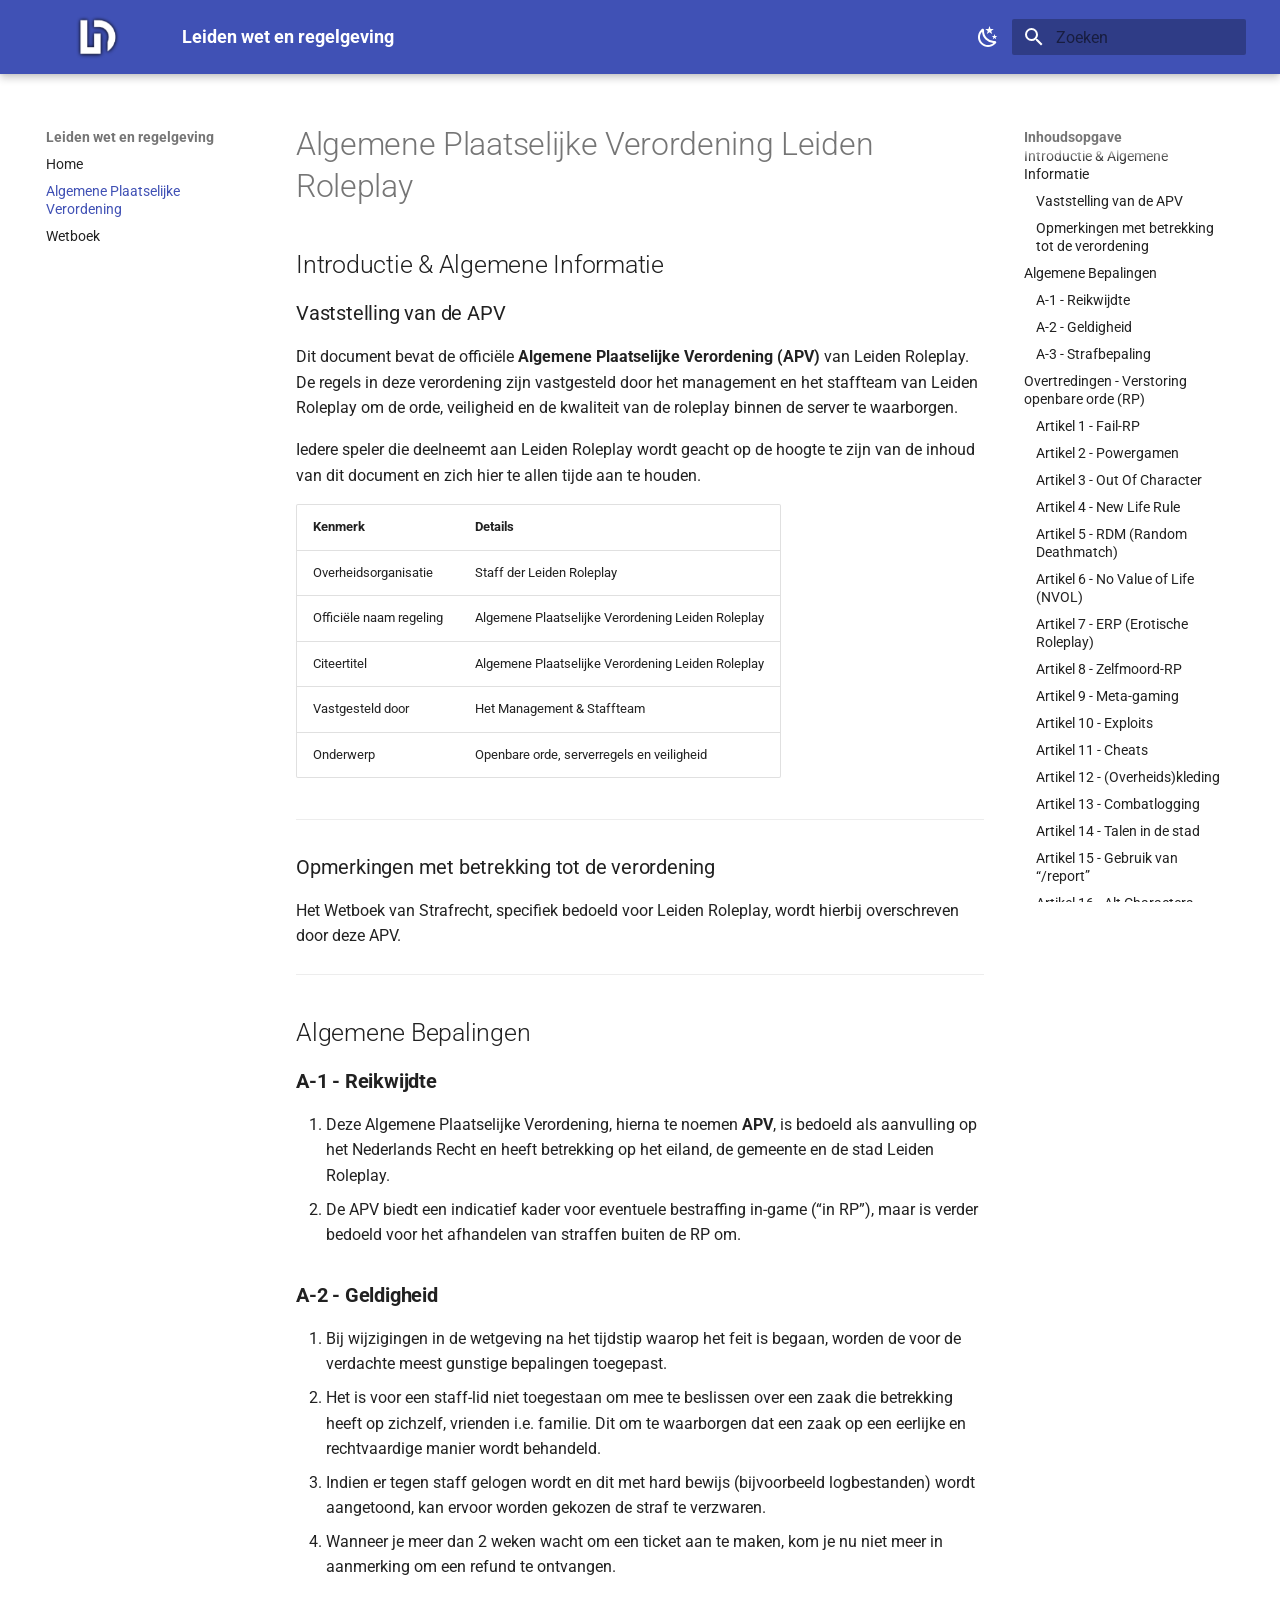
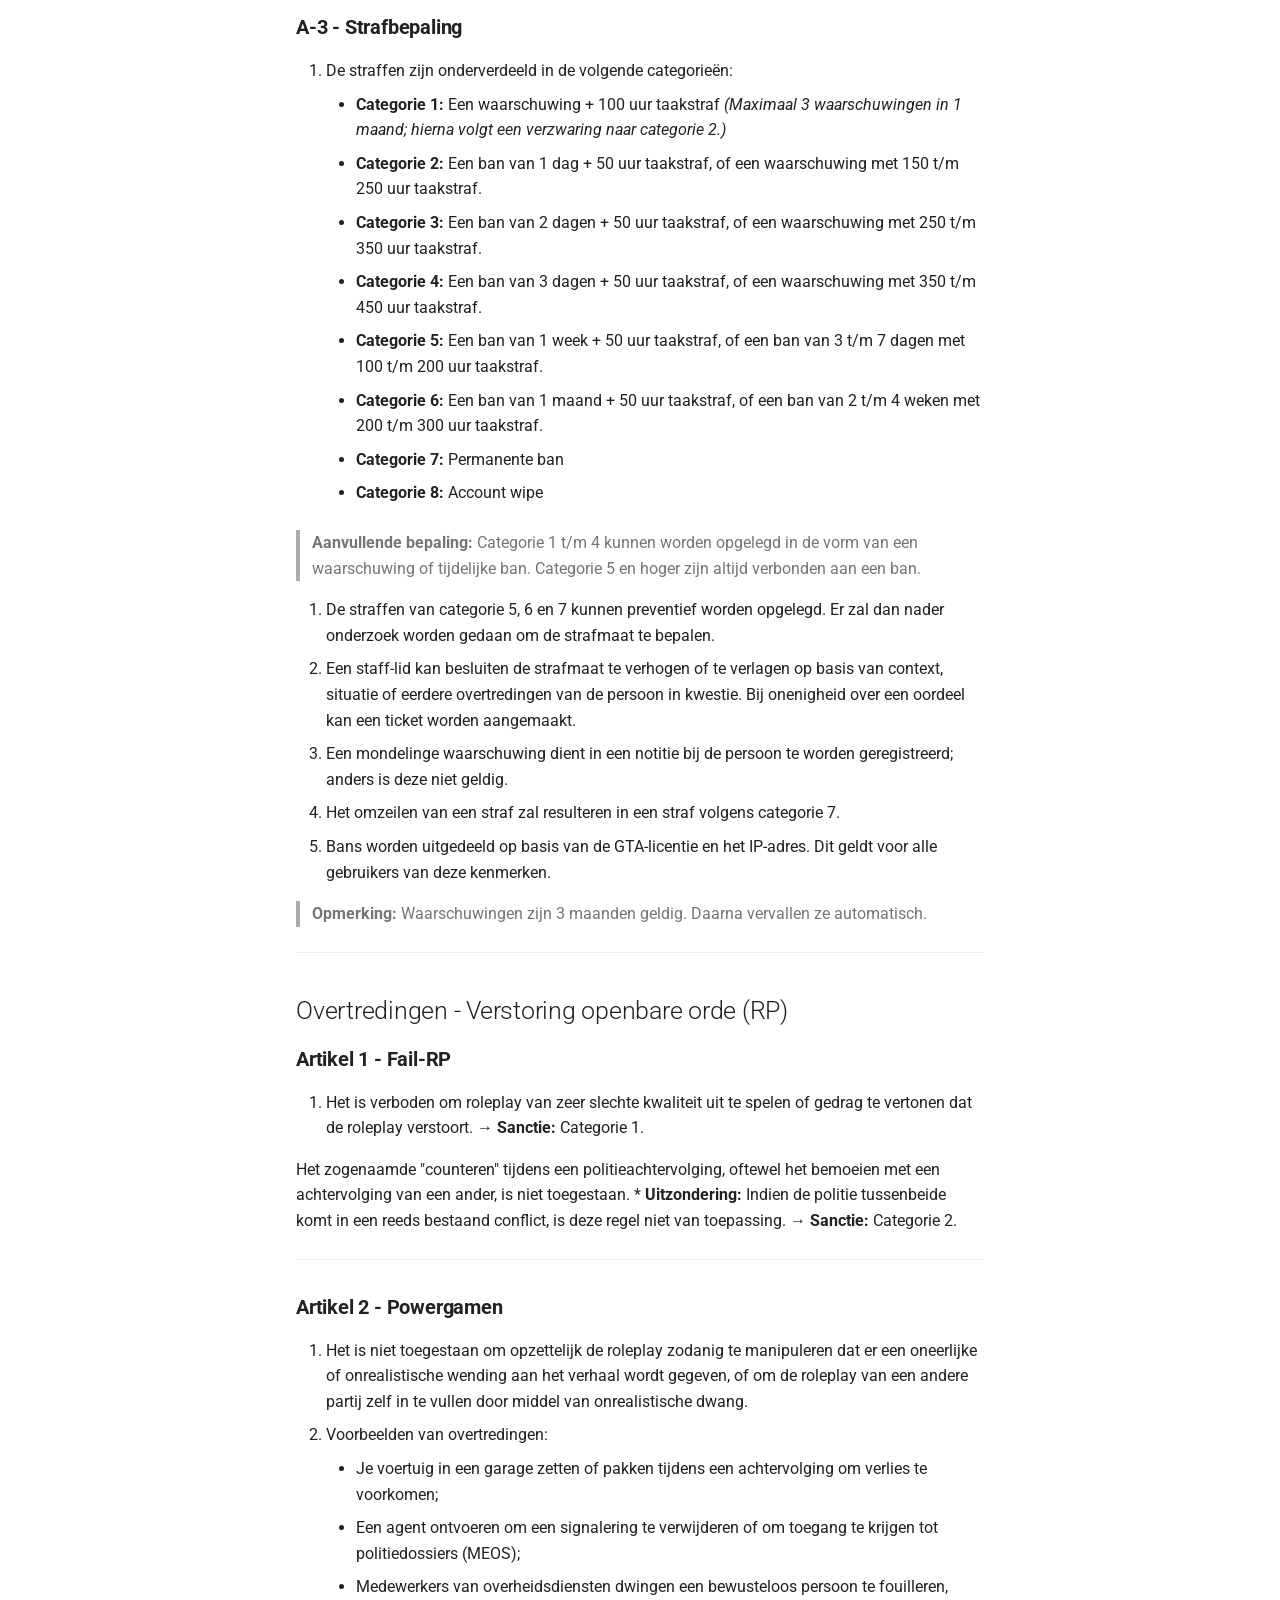
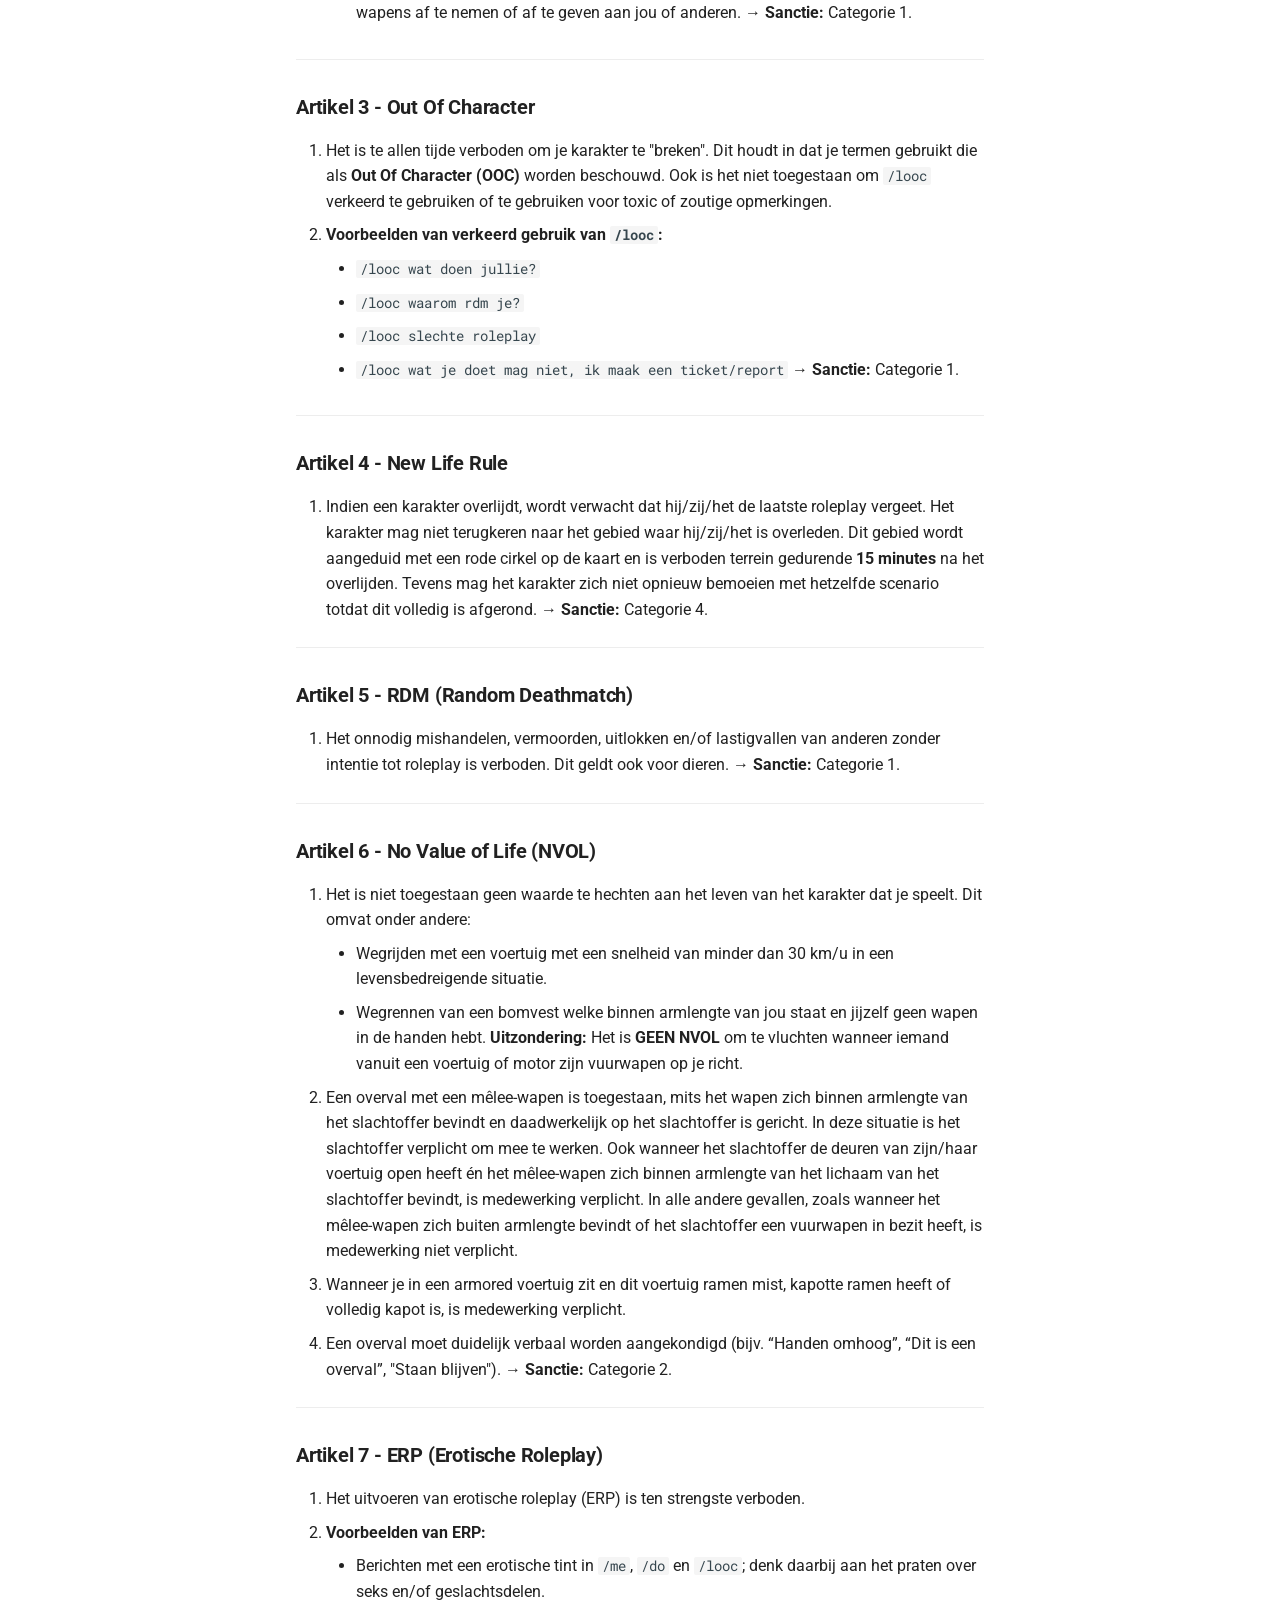
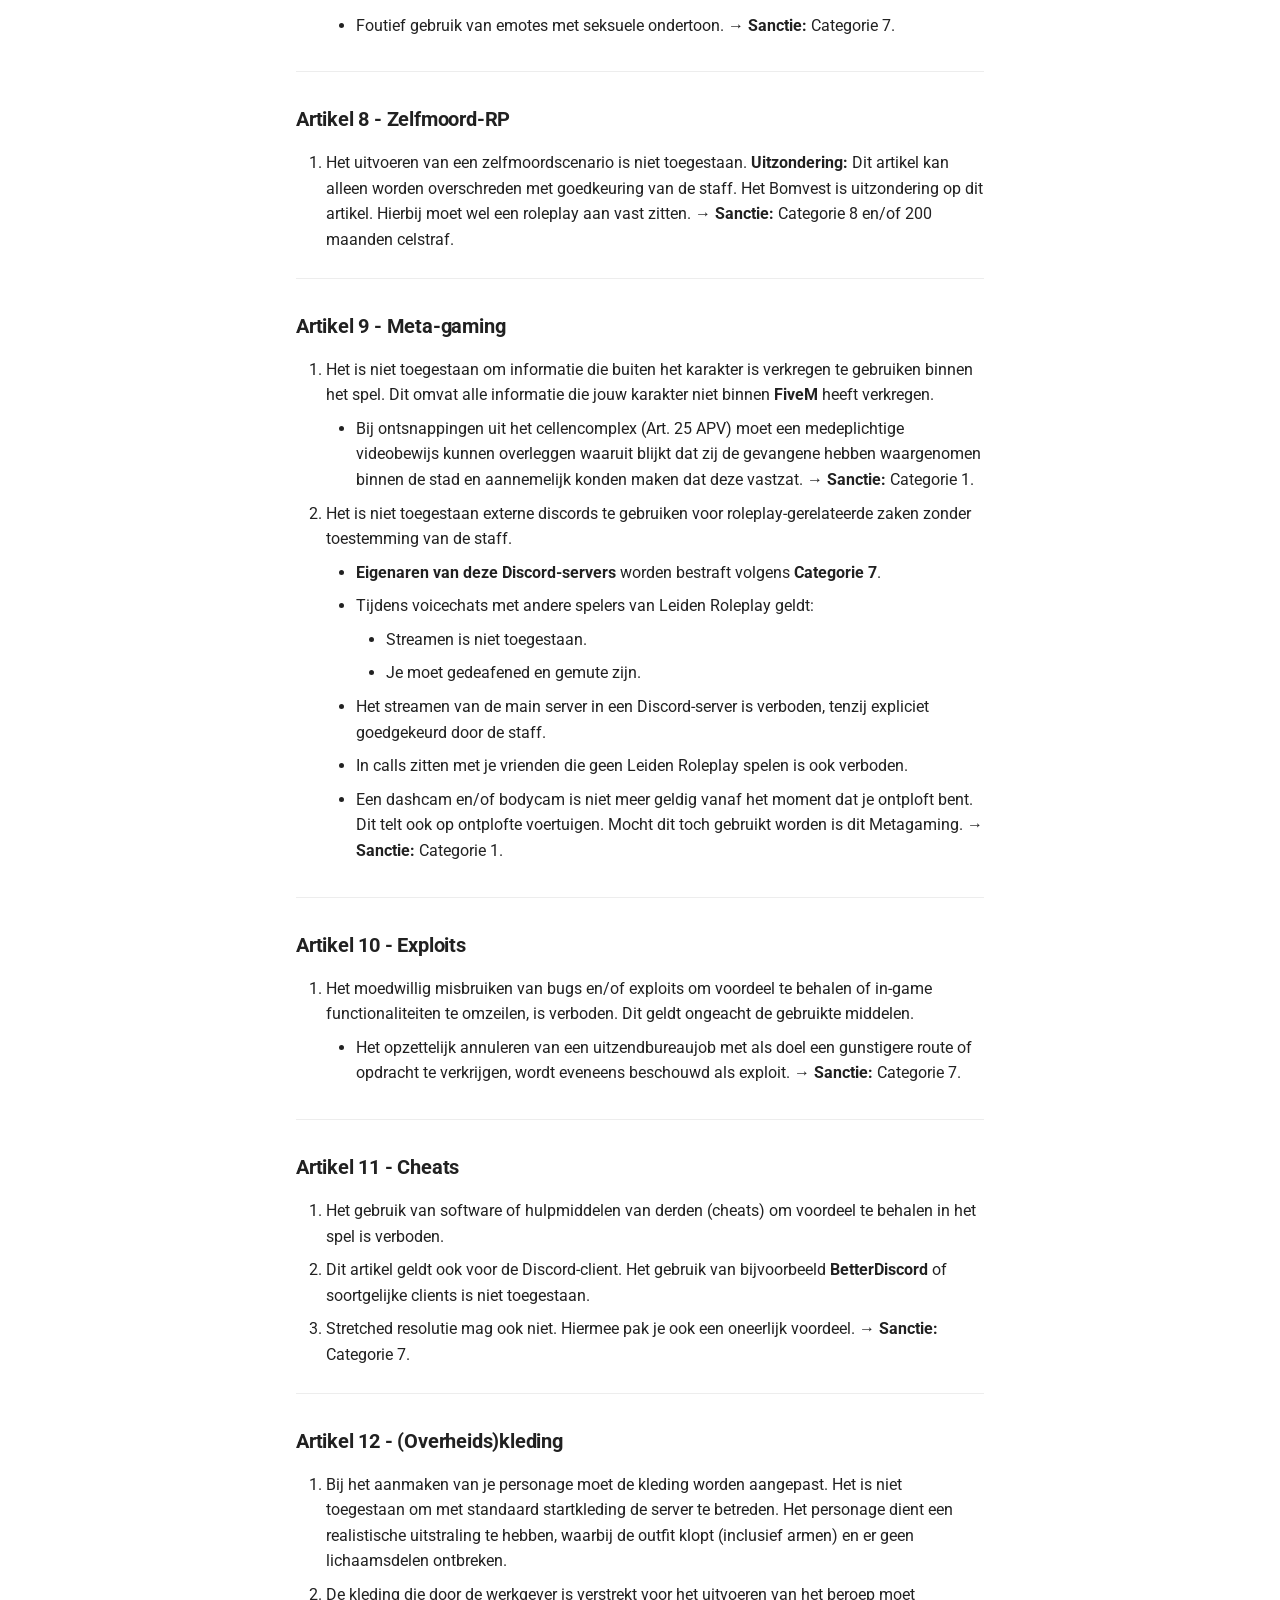
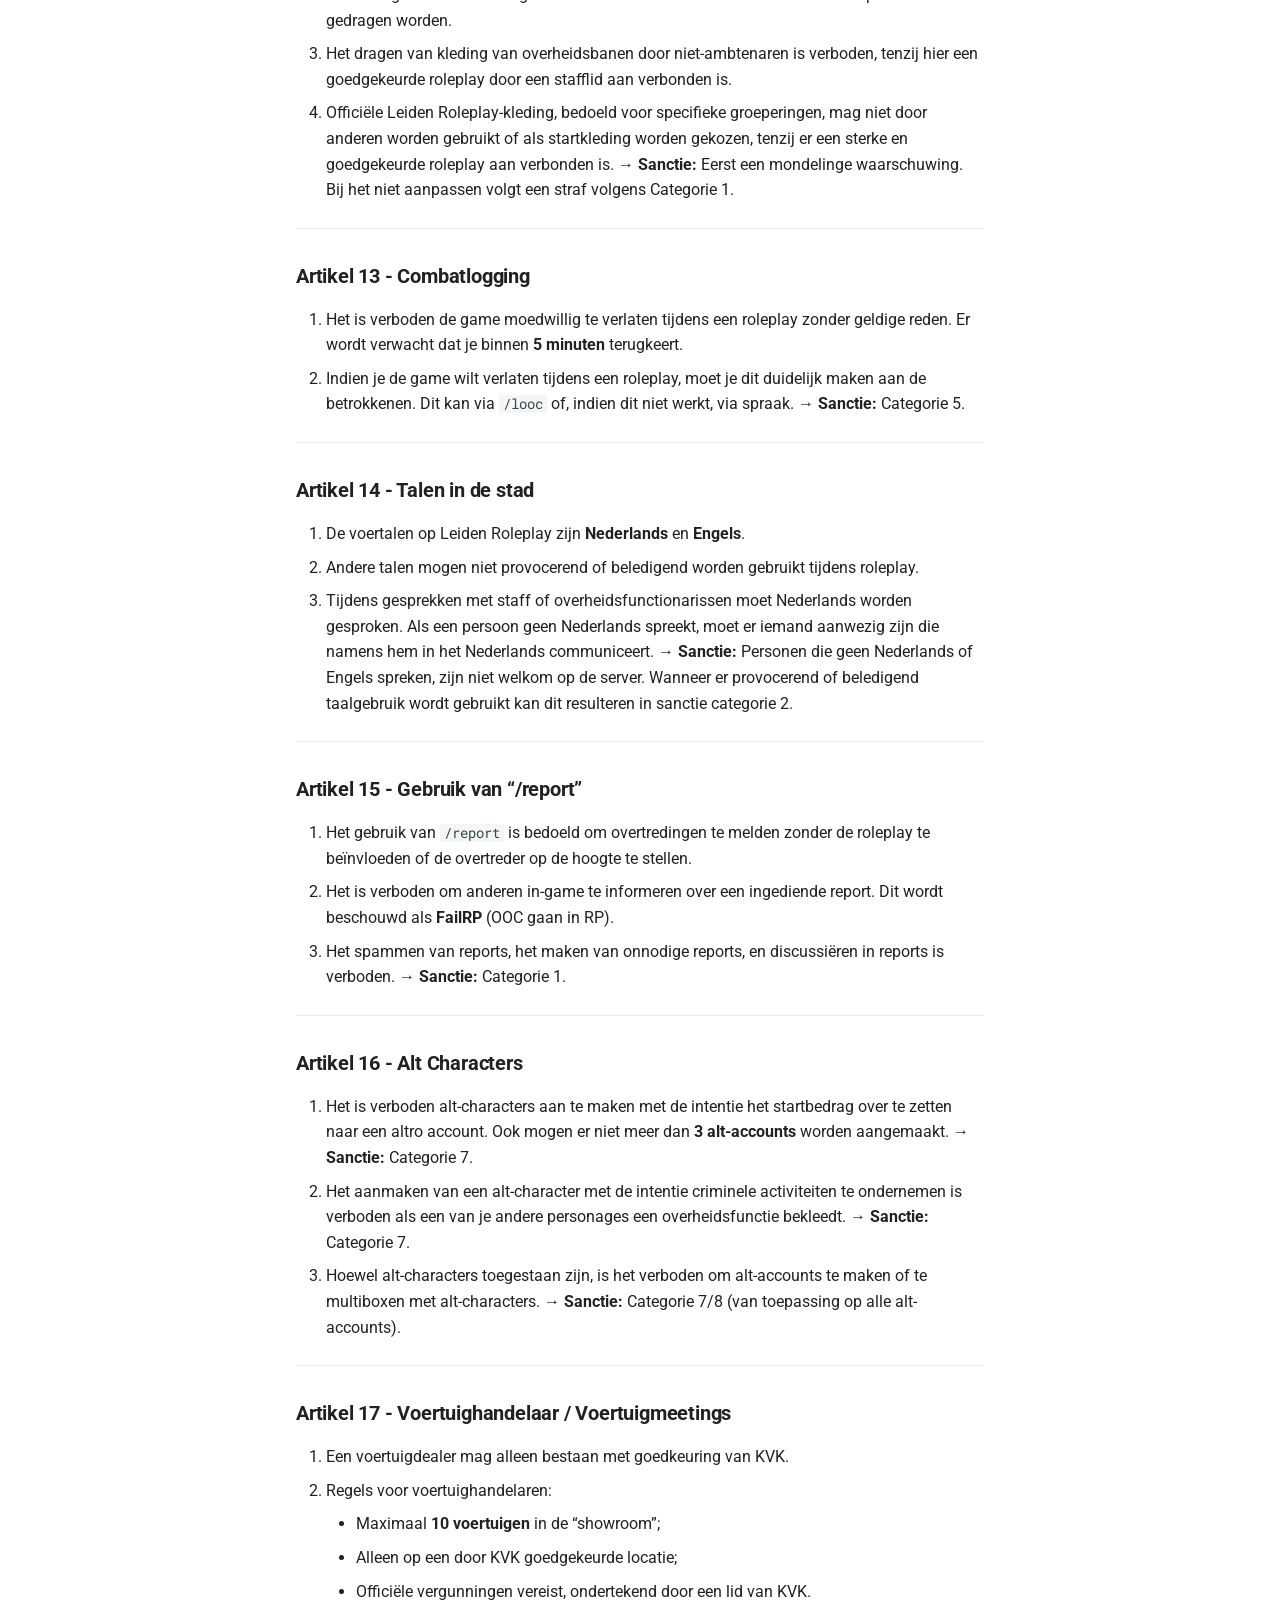
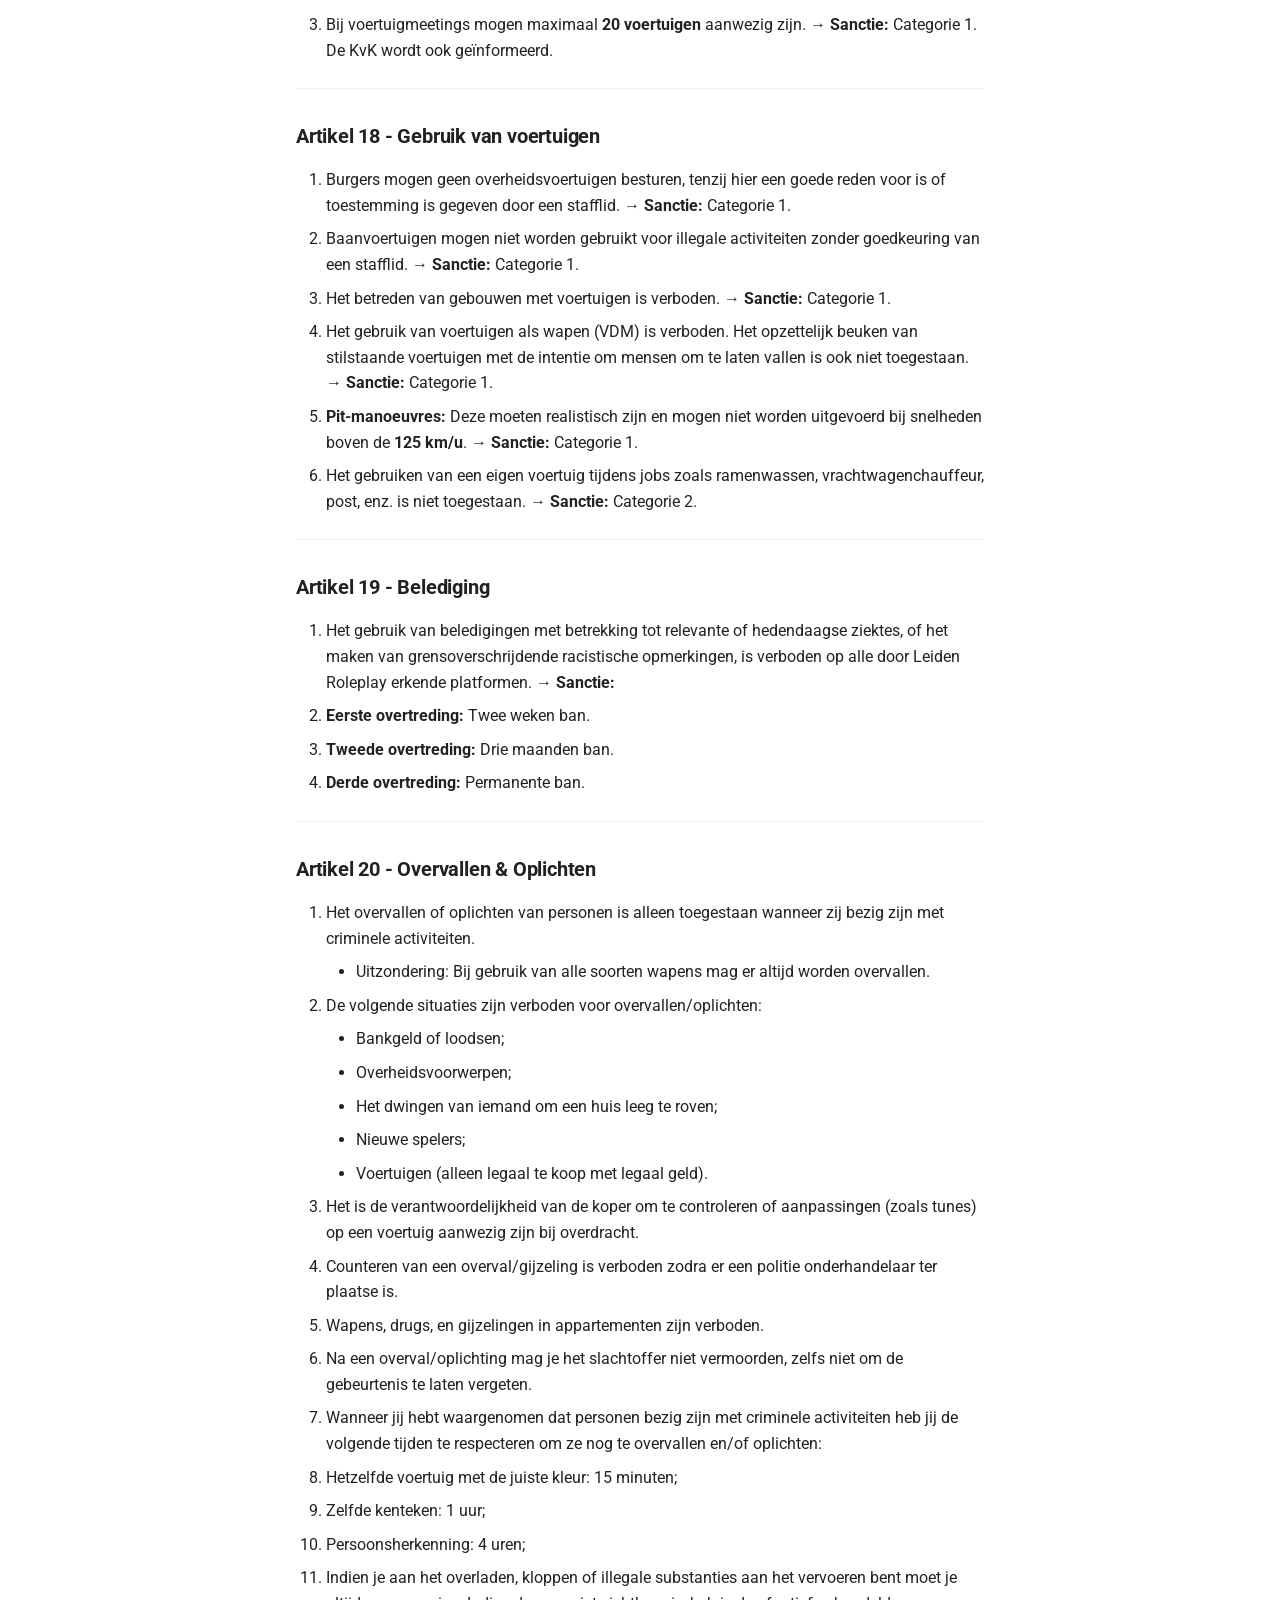
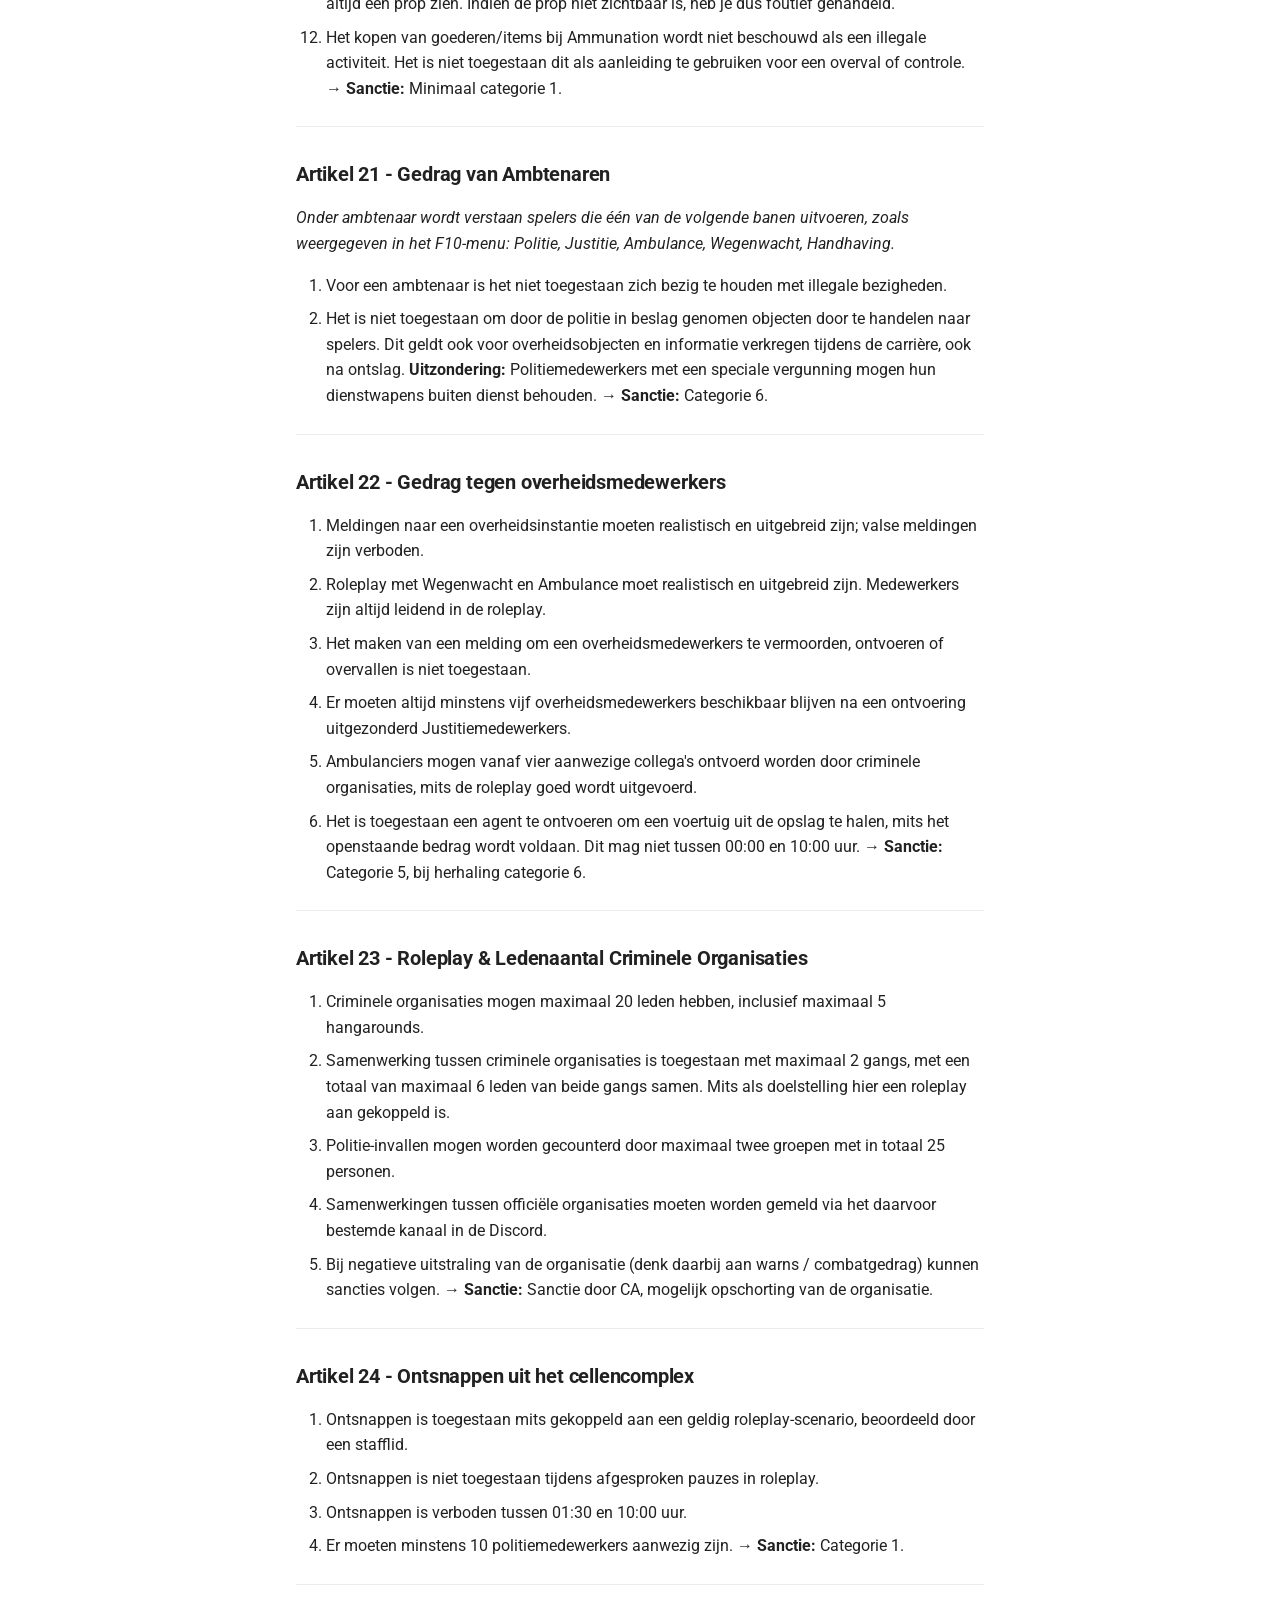
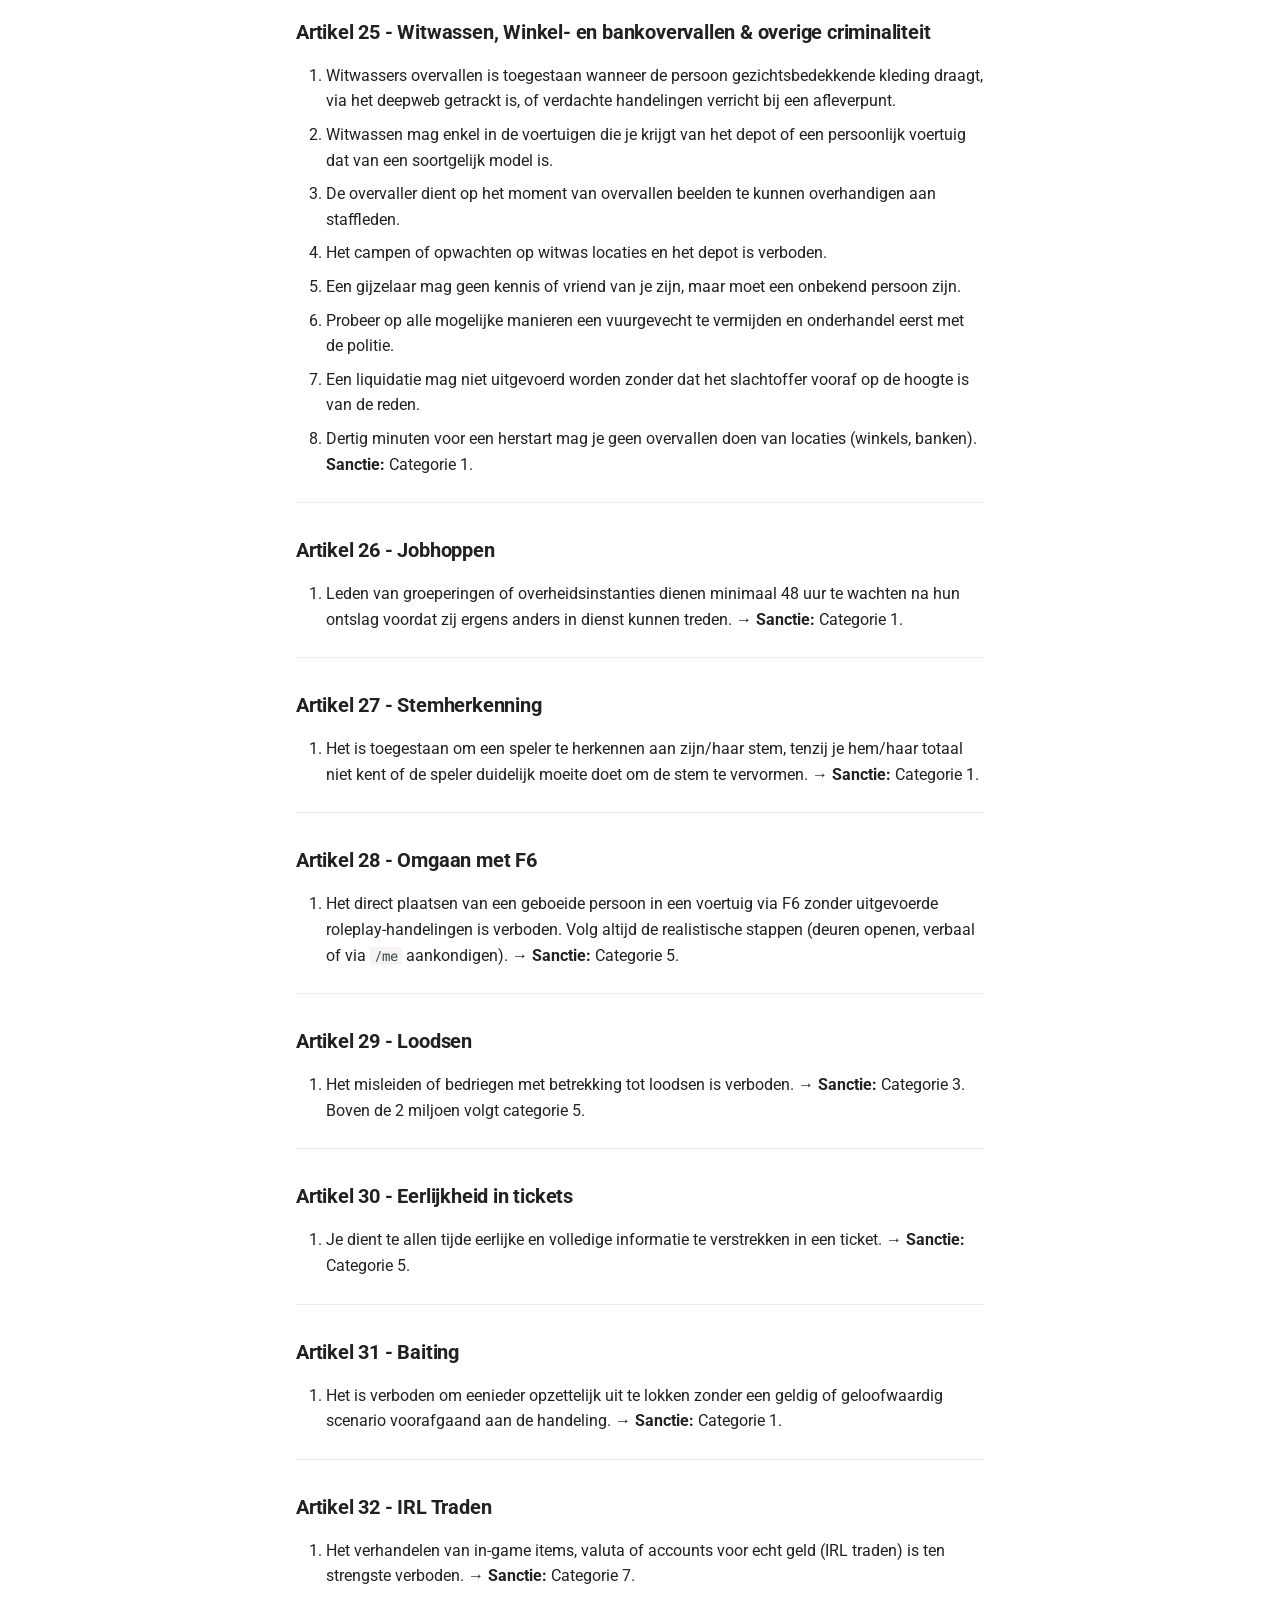
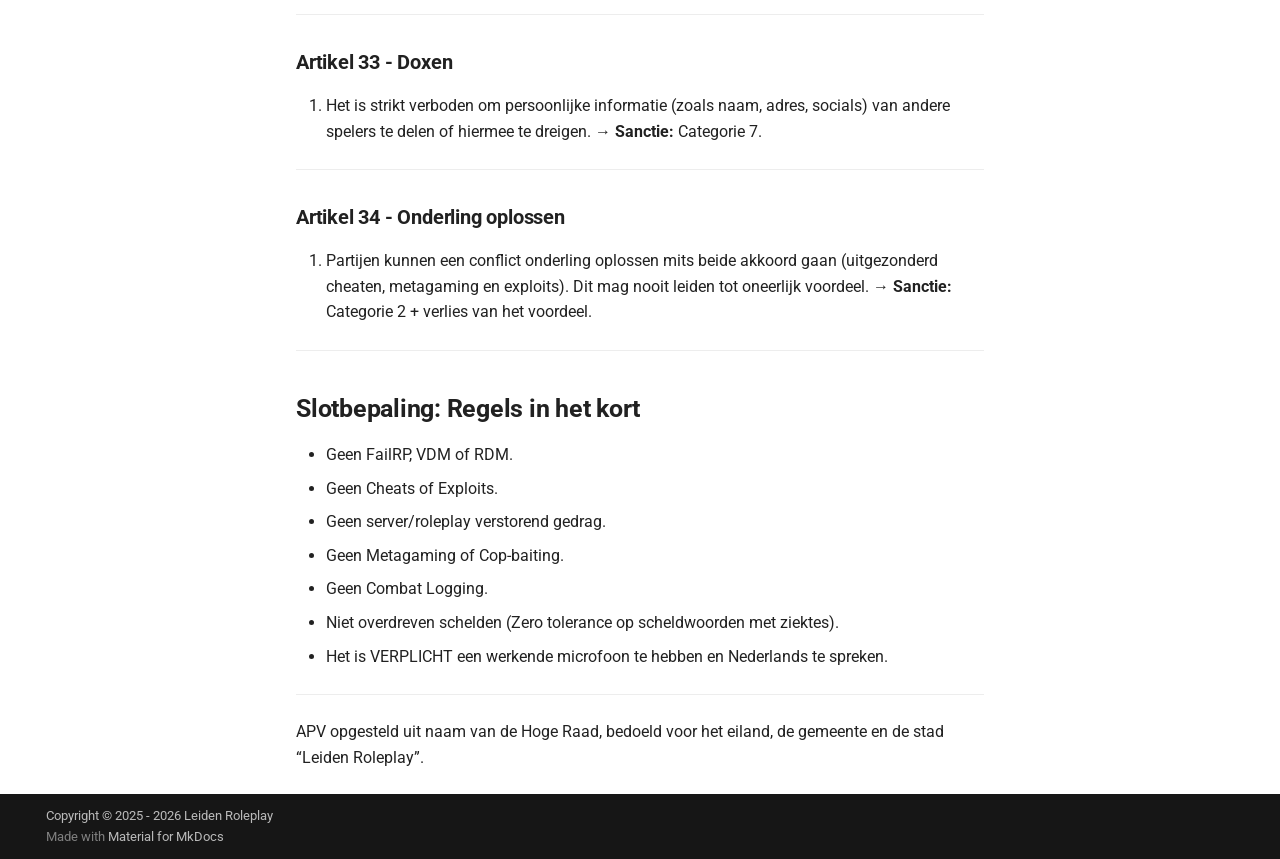
==== commit 74d632ab: "Deployed ac2c8dc with MkDocs version: 1.6.1" ====
--- a/apv/index.html
+++ b/apv/index.html
@@ -1672,7 +1672,6 @@
 </li>
 <li>De volgende situaties zijn verboden voor overvallen/oplichten:<ul>
 <li>Bankgeld of loodsen;</li>
-<li>Acties in safezones;</li>
 <li>Overheidsvoorwerpen;</li>
 <li>Het dwingen van iemand om een huis leeg te roven;</li>
 <li>Nieuwe spelers;</li>
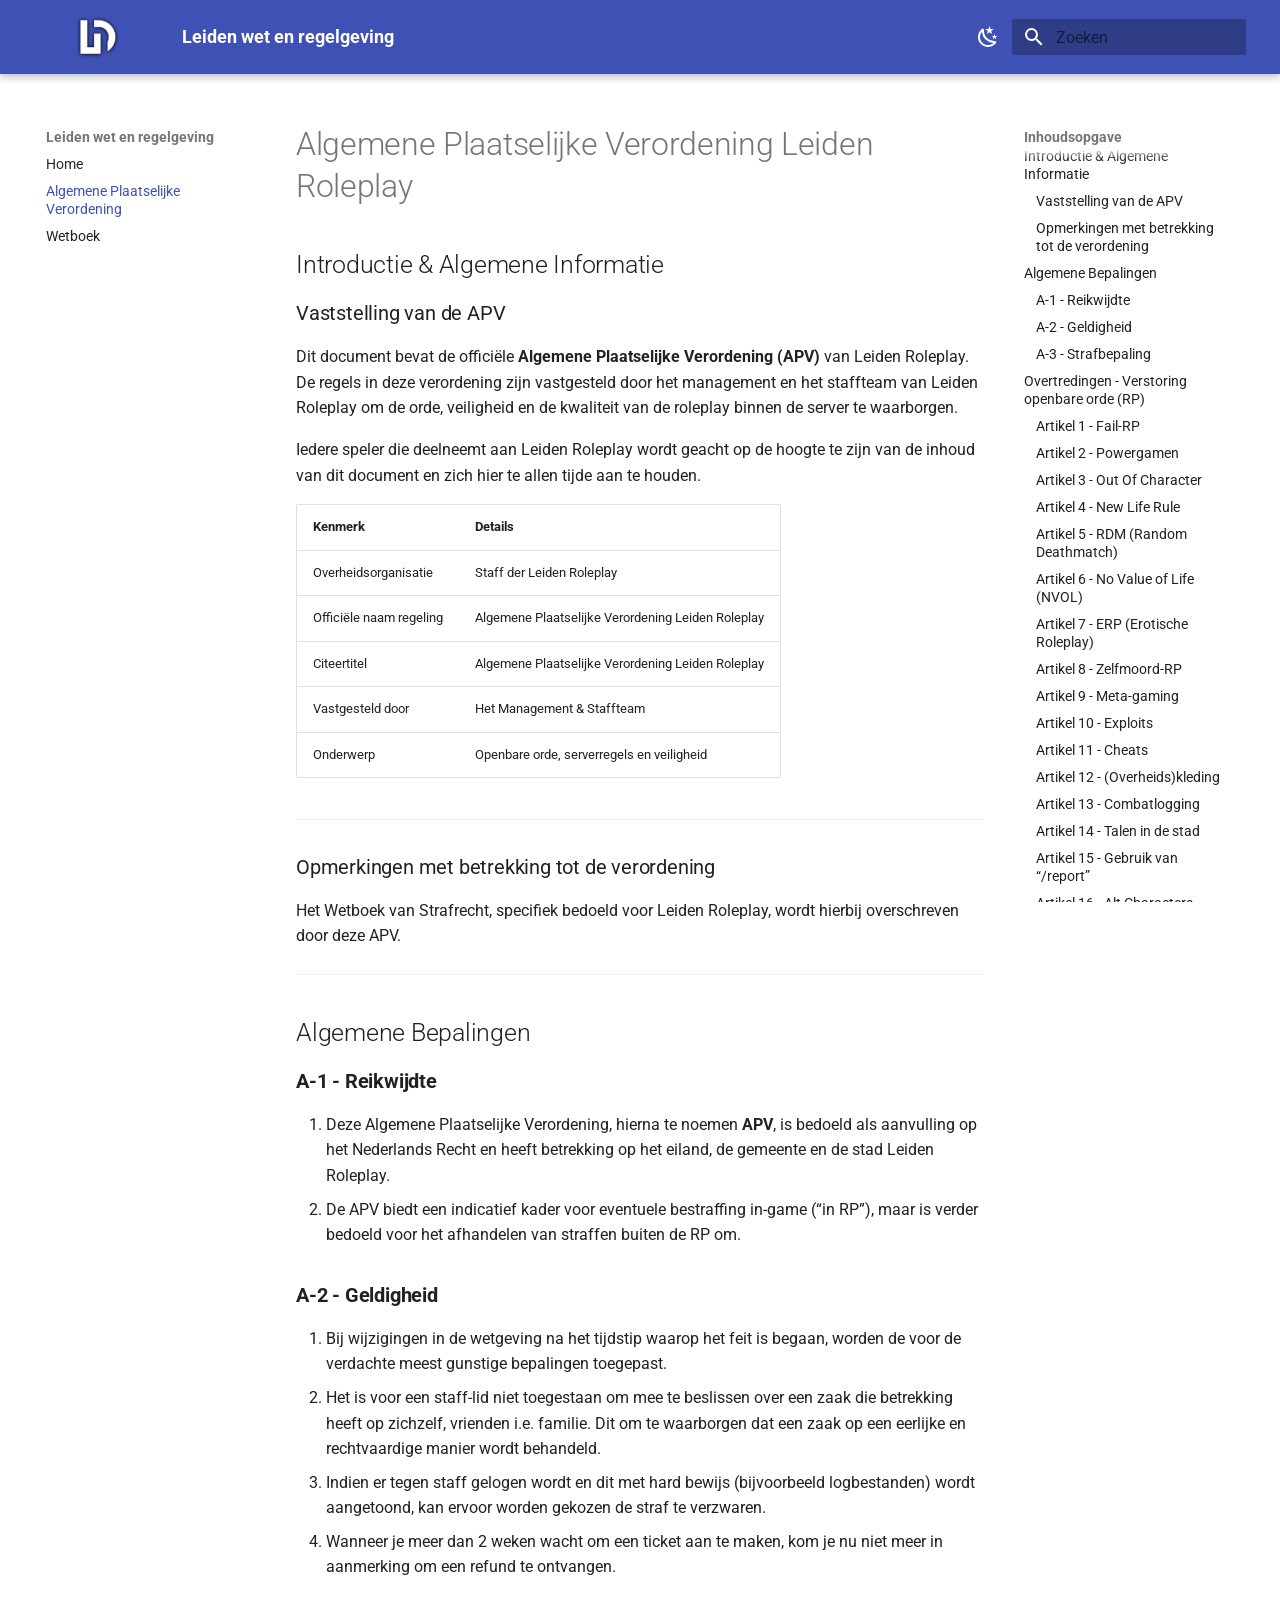
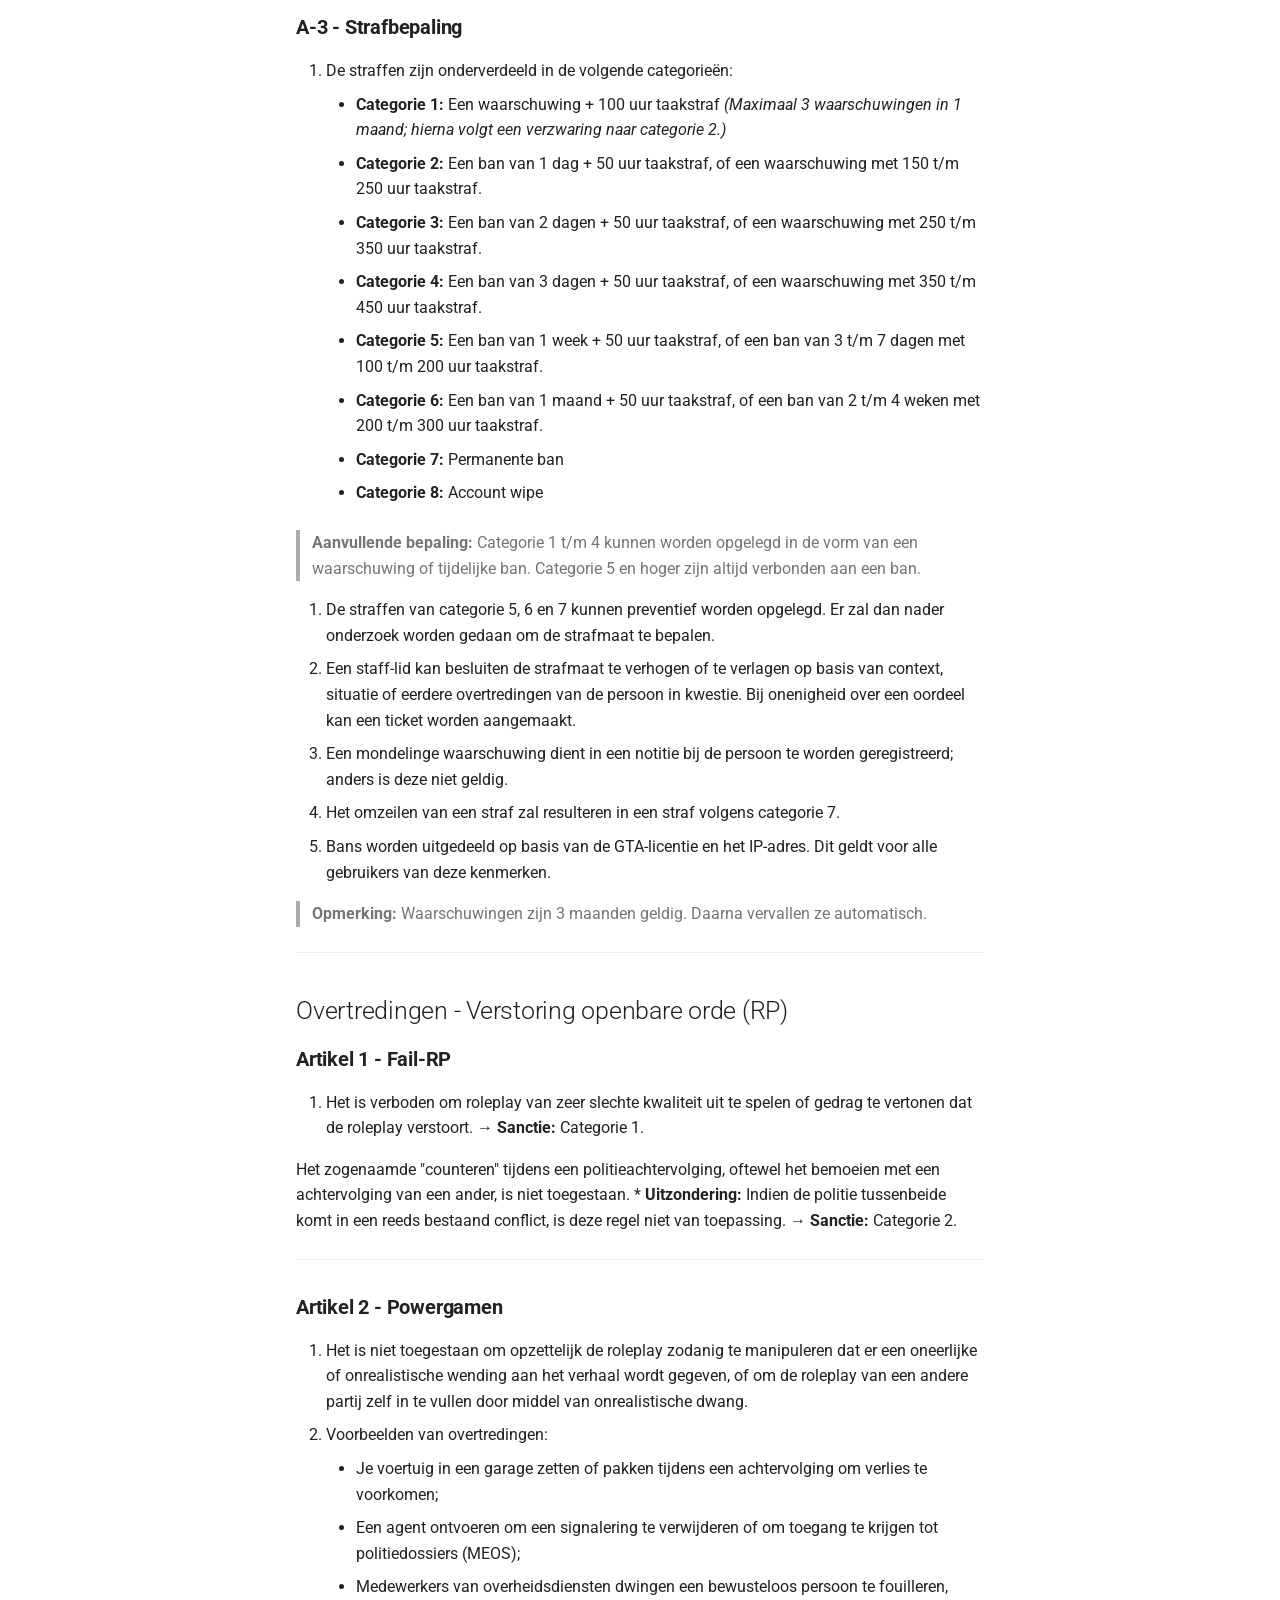
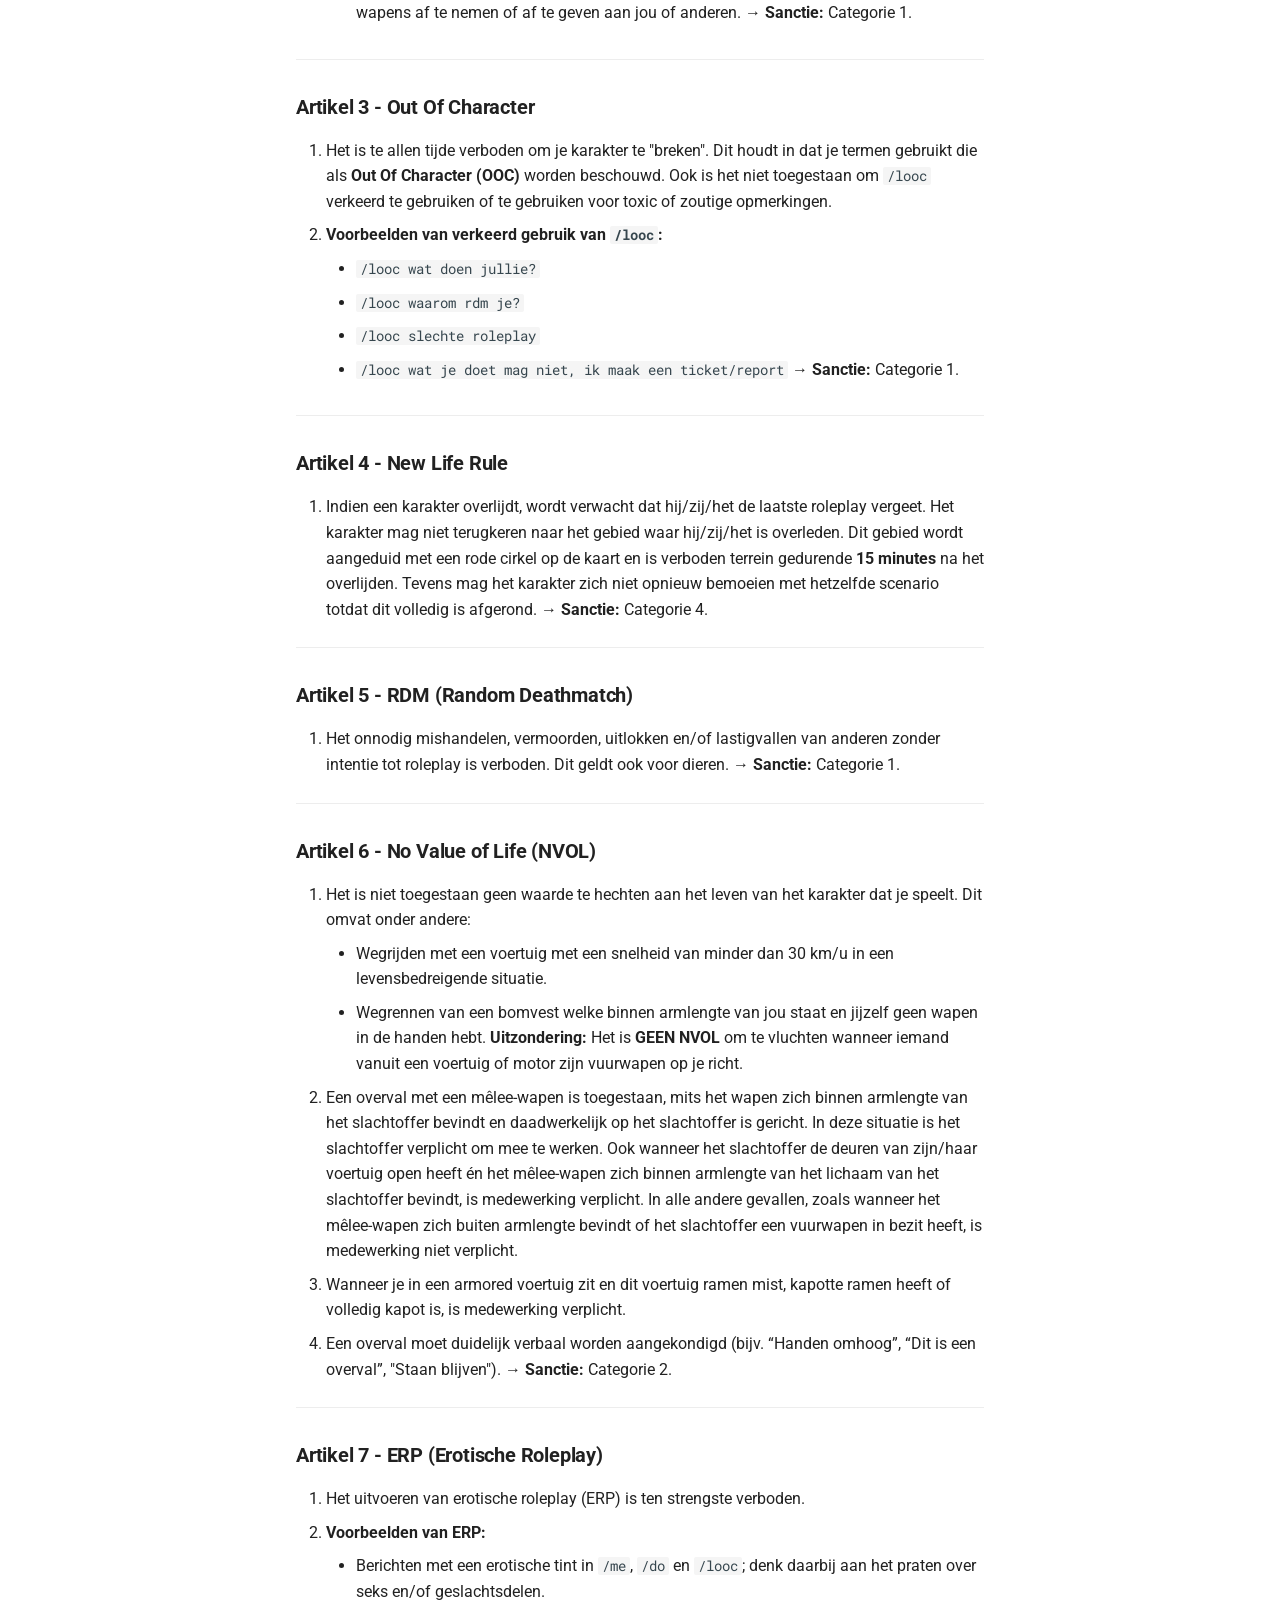
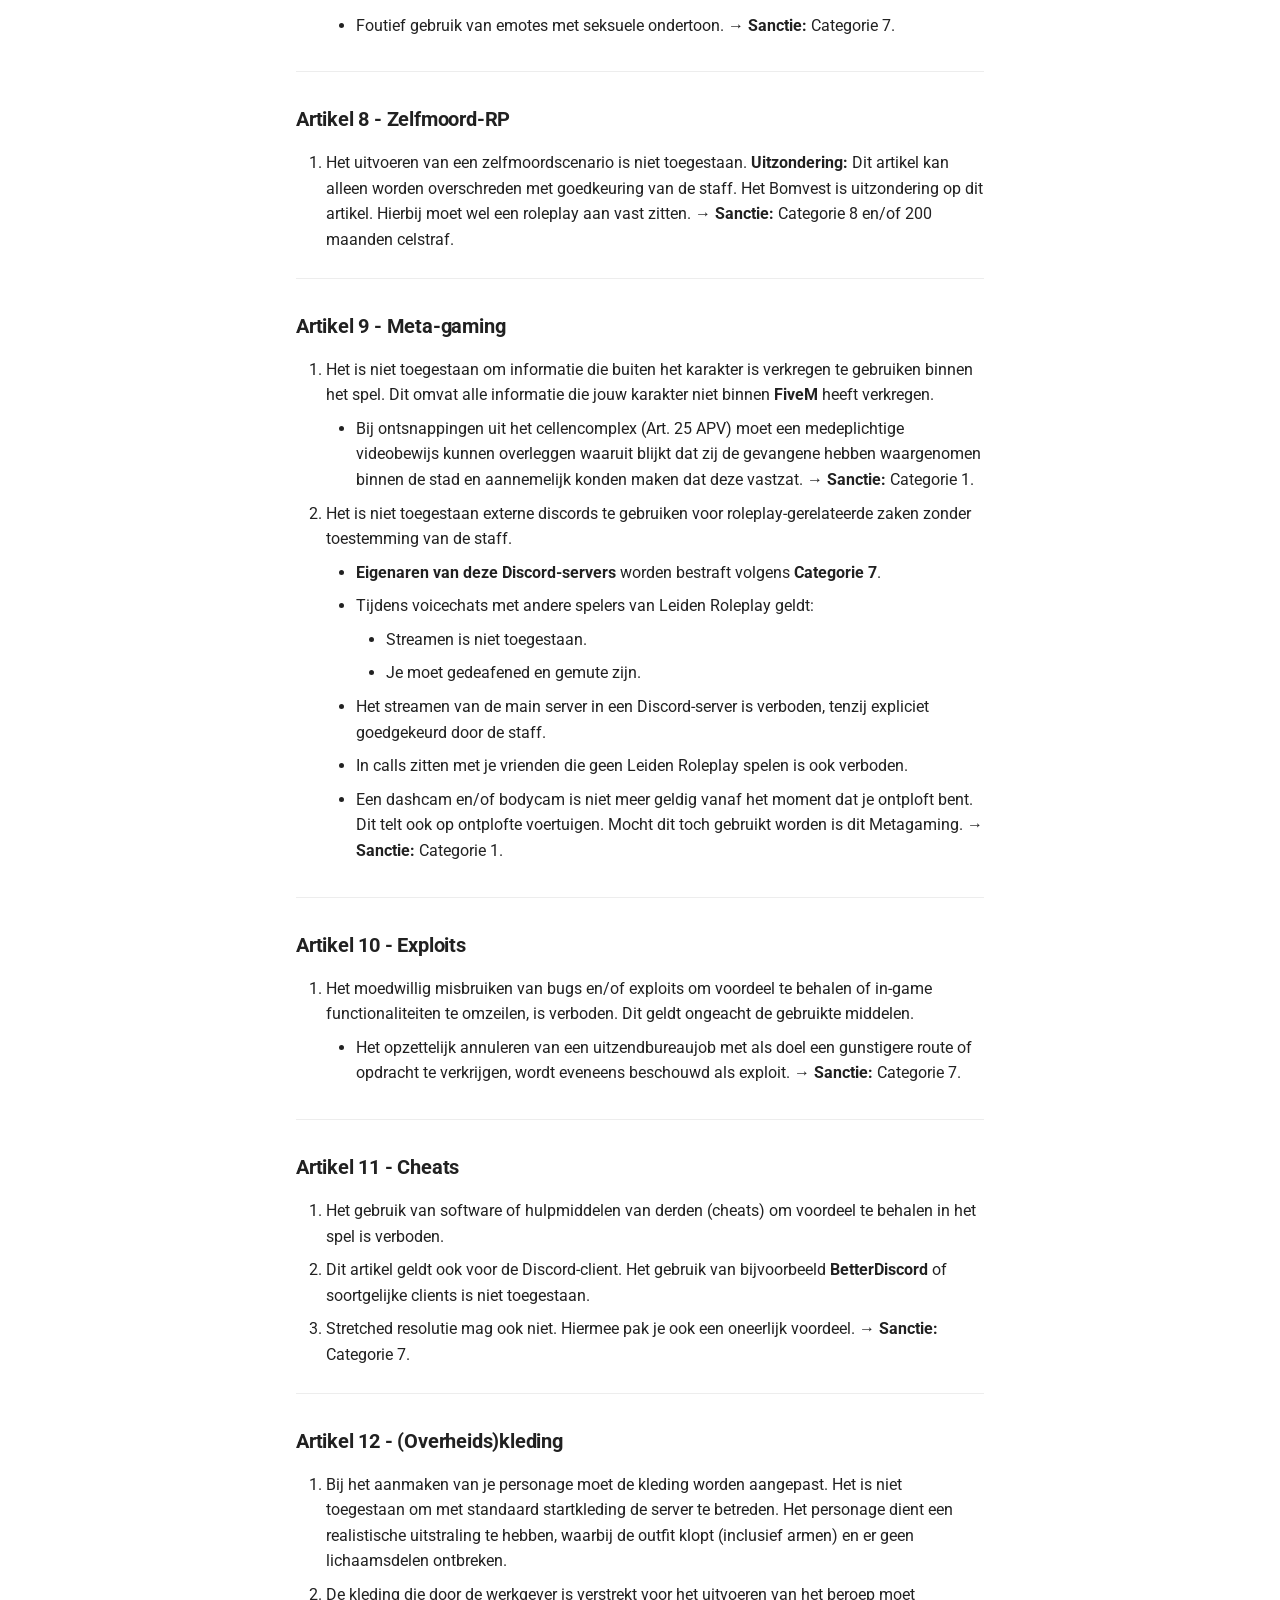
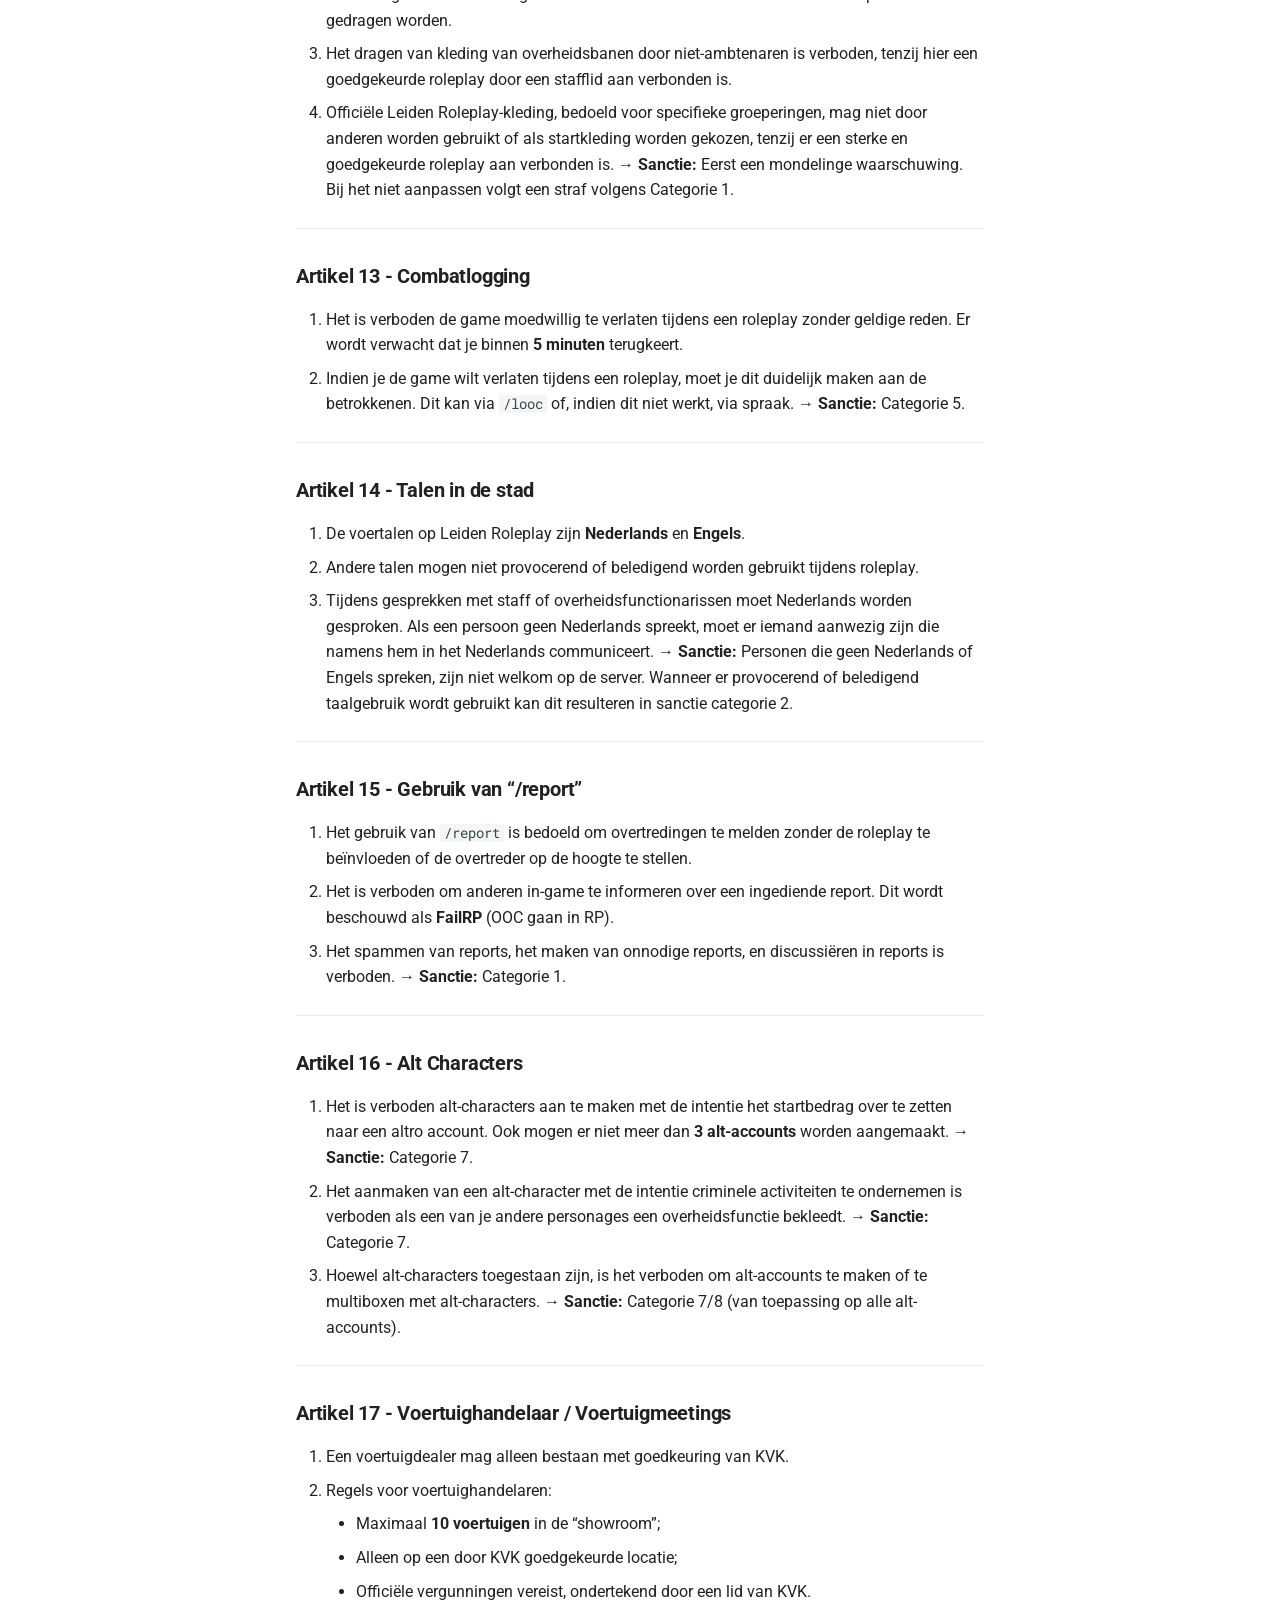
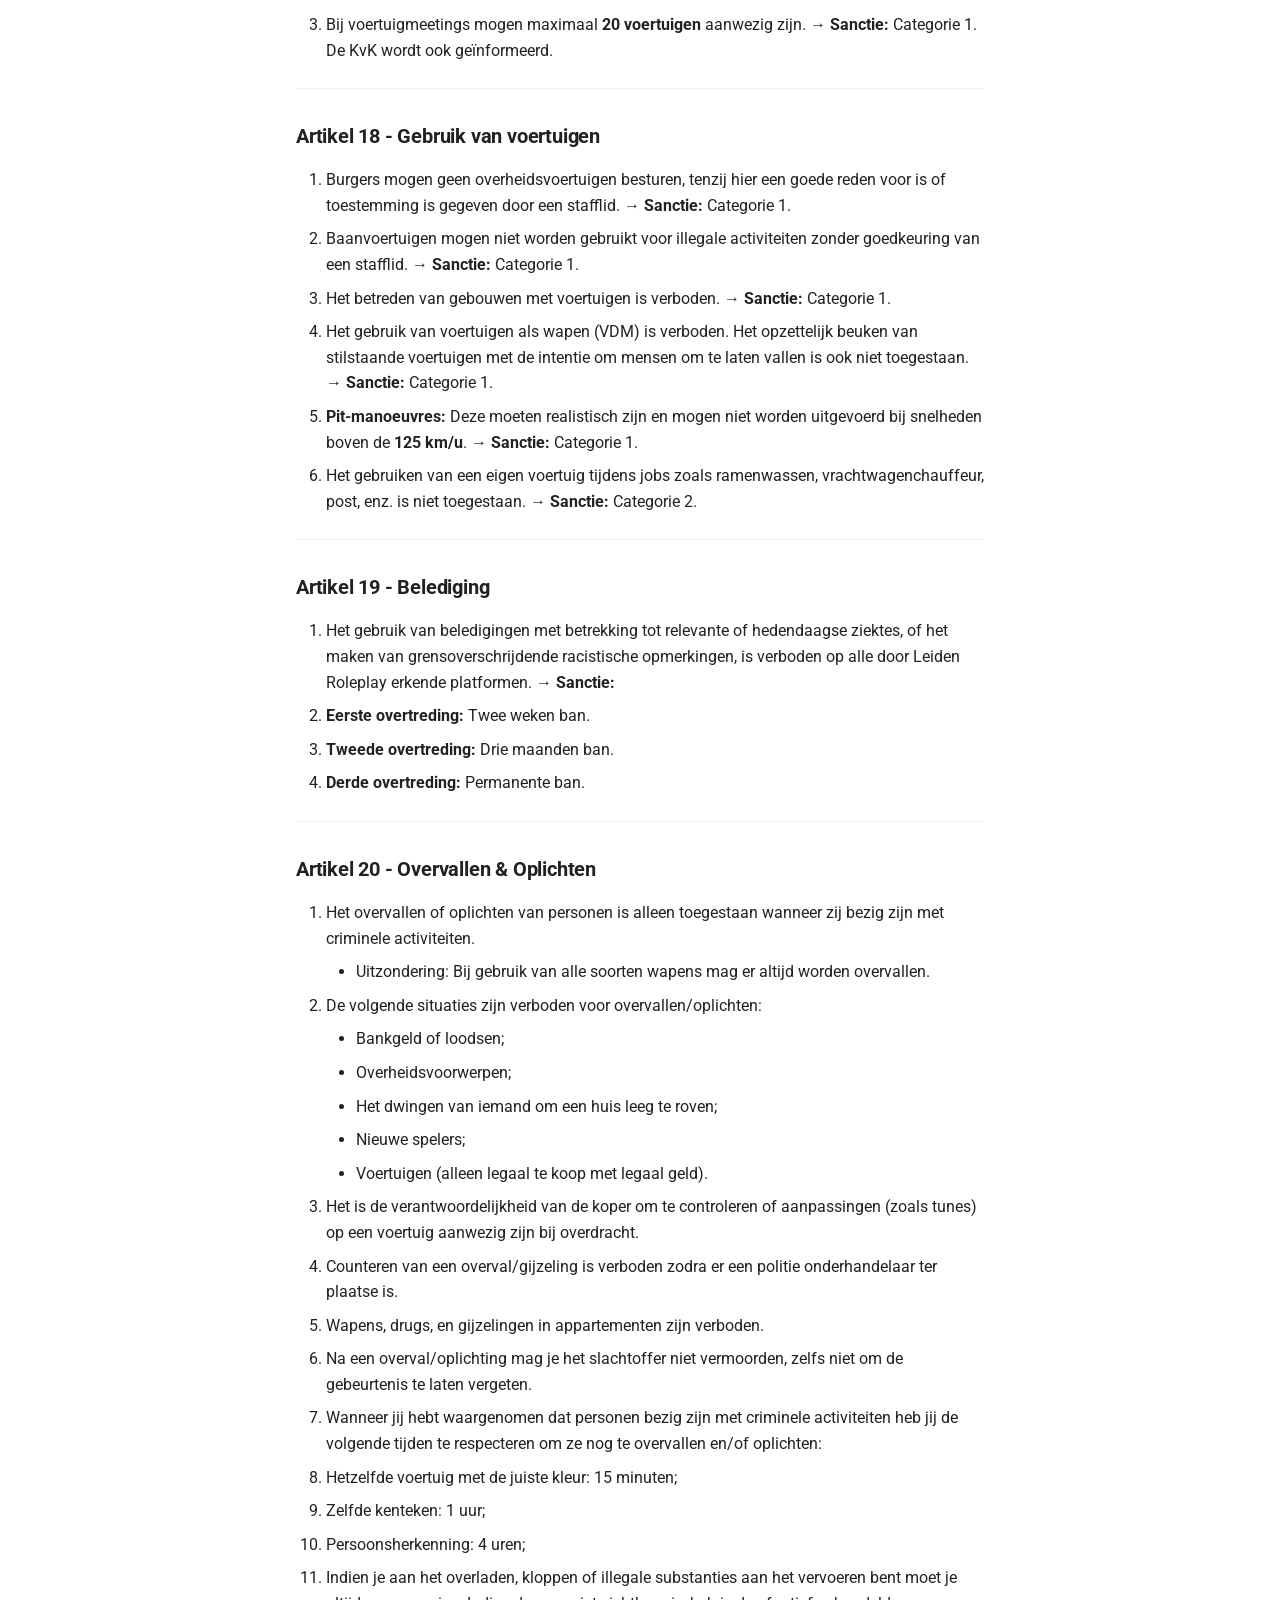
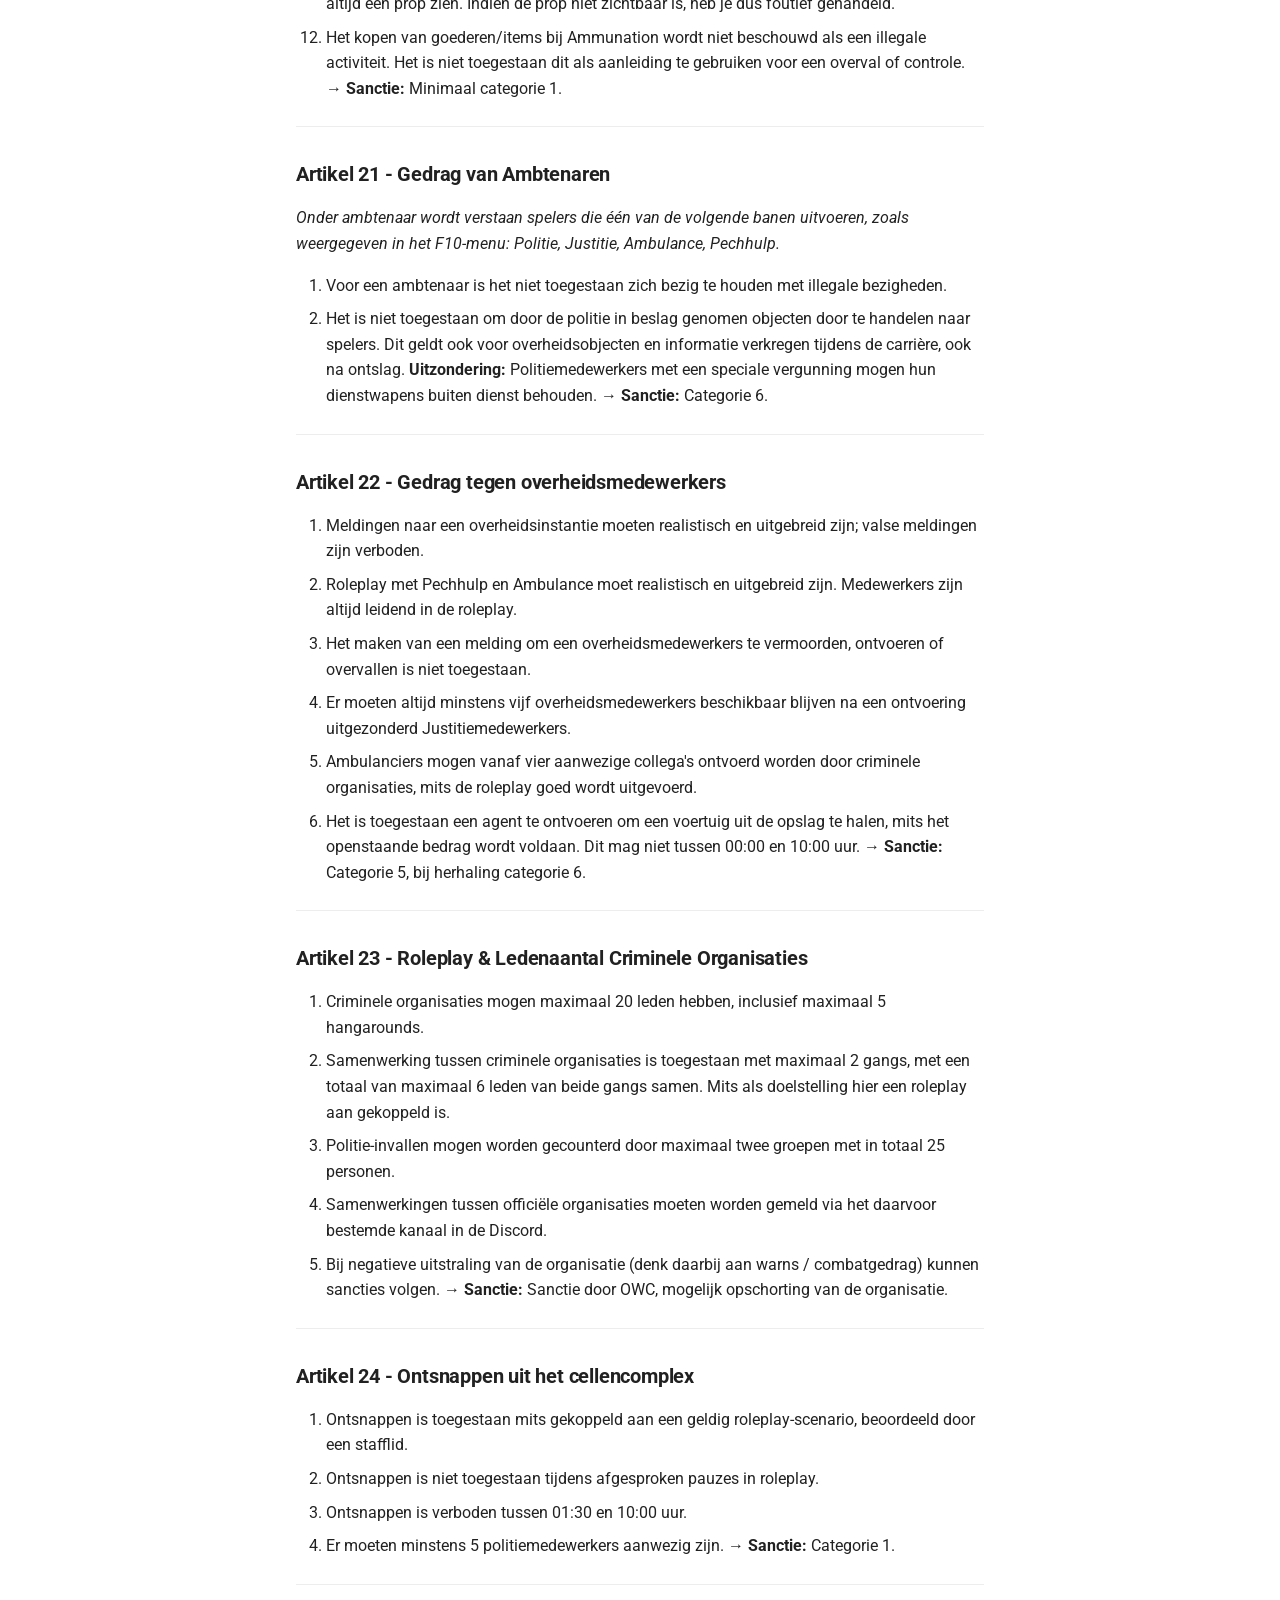
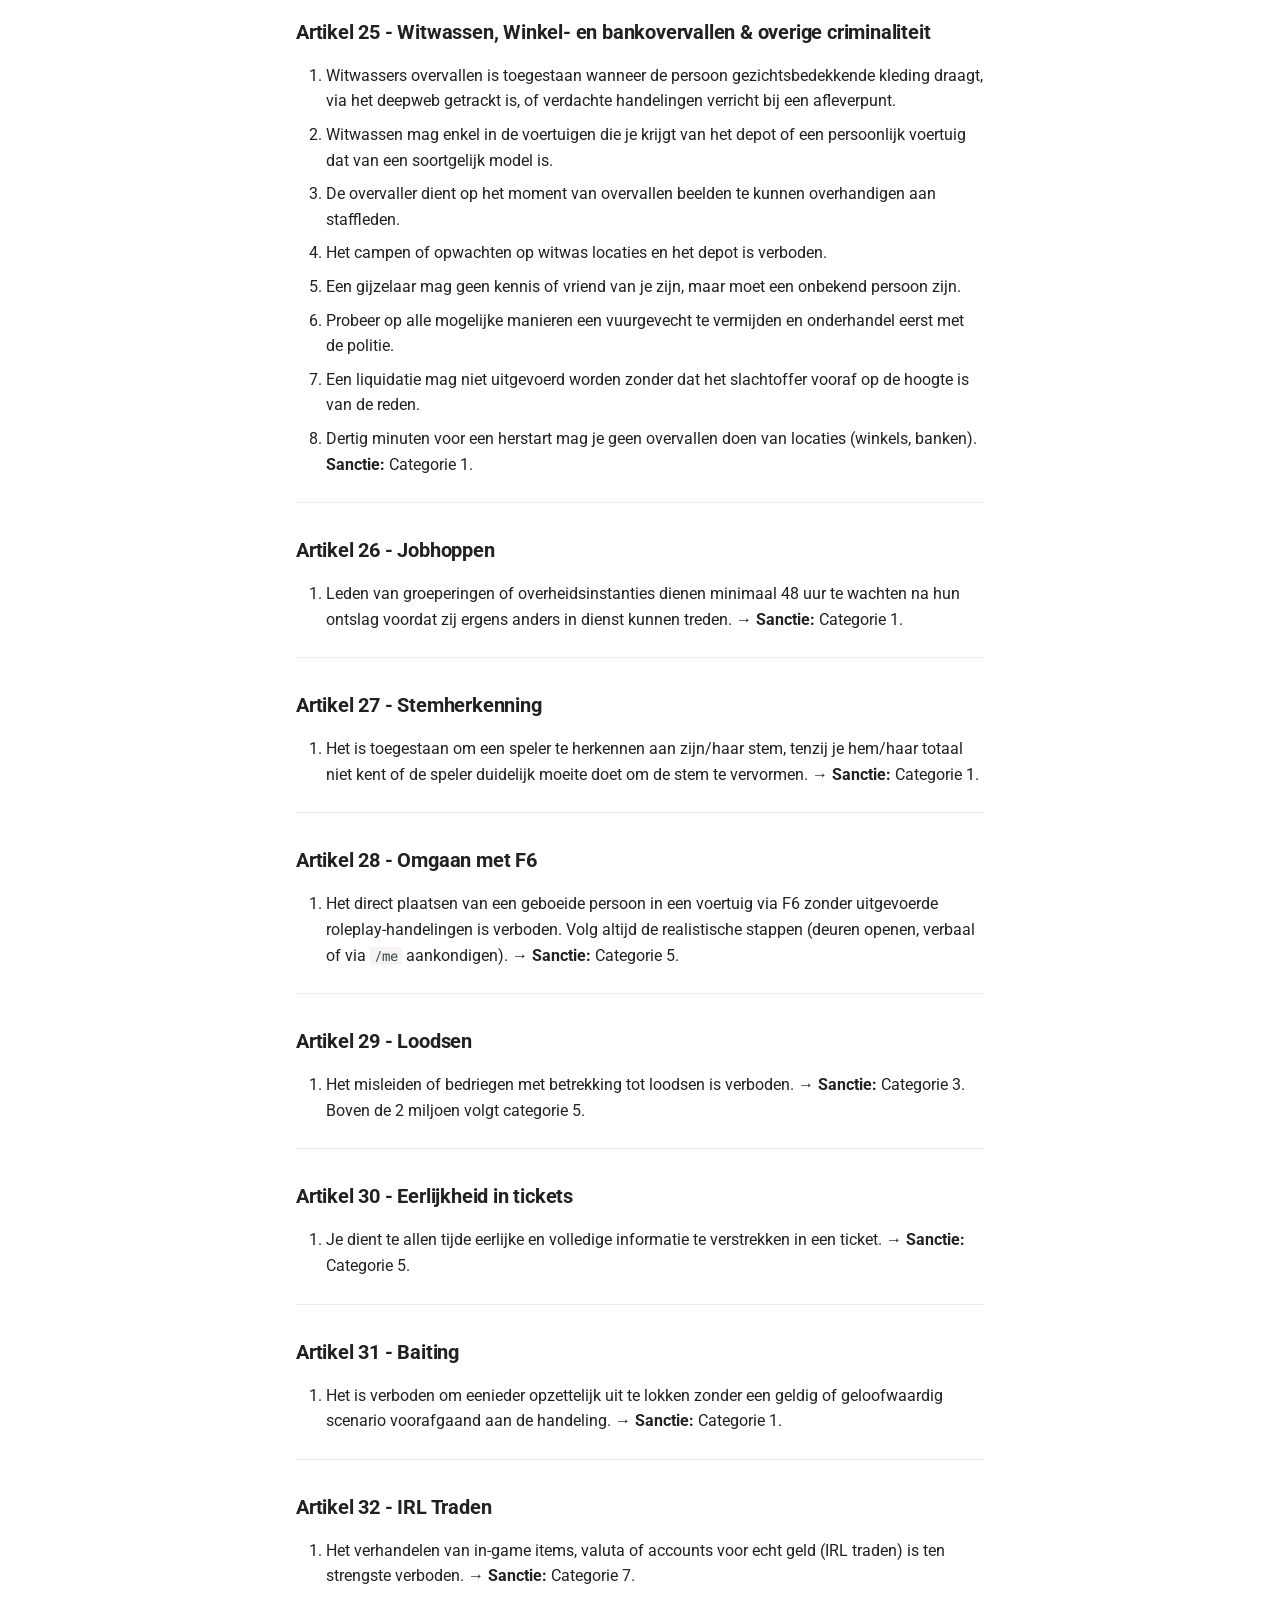
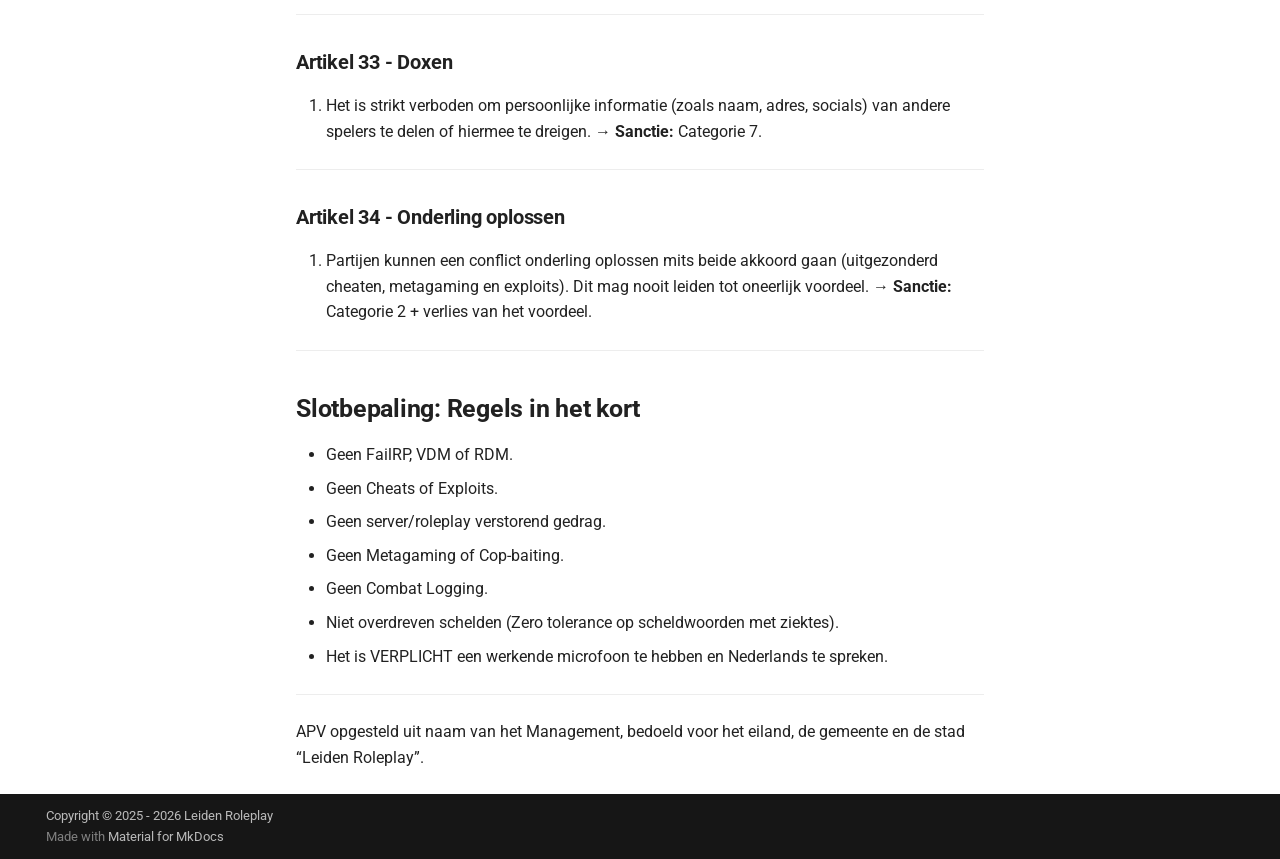
==== commit dbe997c1: "Deployed ac2c8dc with MkDocs version: 1.6.1" ====
--- a/apv/index.html
+++ b/apv/index.html
@@ -1692,7 +1692,7 @@
 </ol>
 <hr />
 <h3 id="artikel-21-gedrag-van-ambtenaren"><strong>Artikel 21 - Gedrag van Ambtenaren</strong></h3>
-<p><em>Onder ambtenaar wordt verstaan spelers die één van de volgende banen uitvoeren, zoals weergegeven in het F10-menu: Politie, Justitie, Ambulance, Wegenwacht, Handhaving.</em></p>
+<p><em>Onder ambtenaar wordt verstaan spelers die één van de volgende banen uitvoeren, zoals weergegeven in het F10-menu: Politie, Justitie, Ambulance, Pechhulp.</em></p>
 <ol>
 <li>Voor een ambtenaar is het niet toegestaan zich bezig te houden met illegale bezigheden.</li>
 <li>Het is niet toegestaan om door de politie in beslag genomen objecten door te handelen naar spelers. Dit geldt ook voor overheidsobjecten en informatie verkregen tijdens de carrière, ook na ontslag.
@@ -1703,7 +1703,7 @@
 <h3 id="artikel-22-gedrag-tegen-overheidsmedewerkers"><strong>Artikel 22 - Gedrag tegen overheidsmedewerkers</strong></h3>
 <ol>
 <li>Meldingen naar een overheidsinstantie moeten realistisch en uitgebreid zijn; valse meldingen zijn verboden.</li>
-<li>Roleplay met Wegenwacht en Ambulance moet realistisch en uitgebreid zijn. Medewerkers zijn altijd leidend in de roleplay.</li>
+<li>Roleplay met Pechhulp en Ambulance moet realistisch en uitgebreid zijn. Medewerkers zijn altijd leidend in de roleplay.</li>
 <li>Het maken van een melding om een overheidsmedewerkers te vermoorden, ontvoeren of overvallen is niet toegestaan.</li>
 <li>Er moeten altijd minstens vijf overheidsmedewerkers beschikbaar blijven na een ontvoering uitgezonderd Justitiemedewerkers.</li>
 <li>Ambulanciers mogen vanaf vier aanwezige collega's ontvoerd worden door criminele organisaties, mits de roleplay goed wordt uitgevoerd.</li>
@@ -1718,7 +1718,7 @@
 <li>Politie-invallen mogen worden gecounterd door maximaal twee groepen met in totaal 25 personen.</li>
 <li>Samenwerkingen tussen officiële organisaties moeten worden gemeld via het daarvoor bestemde kanaal in de Discord.</li>
 <li>Bij negatieve uitstraling van de organisatie (denk daarbij aan warns / combatgedrag) kunnen sancties volgen.
-→ <strong>Sanctie:</strong> Sanctie door CA, mogelijk opschorting van de organisatie.</li>
+→ <strong>Sanctie:</strong> Sanctie door OWC, mogelijk opschorting van de organisatie.</li>
 </ol>
 <hr />
 <h3 id="artikel-24-ontsnappen-uit-het-cellencomplex"><strong>Artikel 24 - Ontsnappen uit het cellencomplex</strong></h3>
@@ -1726,7 +1726,7 @@
 <li>Ontsnappen is toegestaan mits gekoppeld aan een geldig roleplay-scenario, beoordeeld door een stafflid.</li>
 <li>Ontsnappen is niet toegestaan tijdens afgesproken pauzes in roleplay.</li>
 <li>Ontsnappen is verboden tussen 01:30 en 10:00 uur.</li>
-<li>Er moeten minstens 10 politiemedewerkers aanwezig zijn.
+<li>Er moeten minstens 5 politiemedewerkers aanwezig zijn.
 → <strong>Sanctie:</strong> Categorie 1.</li>
 </ol>
 <hr />
@@ -1808,7 +1808,7 @@
 <li>Het is VERPLICHT een werkende microfoon te hebben en Nederlands te spreken.</li>
 </ul>
 <hr />
-<p>APV opgesteld uit naam van de Hoge Raad, bedoeld voor het eiland, de gemeente en de stad “Leiden Roleplay”.</p>
+<p>APV opgesteld uit naam van het Management, bedoeld voor het eiland, de gemeente en de stad “Leiden Roleplay”.</p>
 
 
 
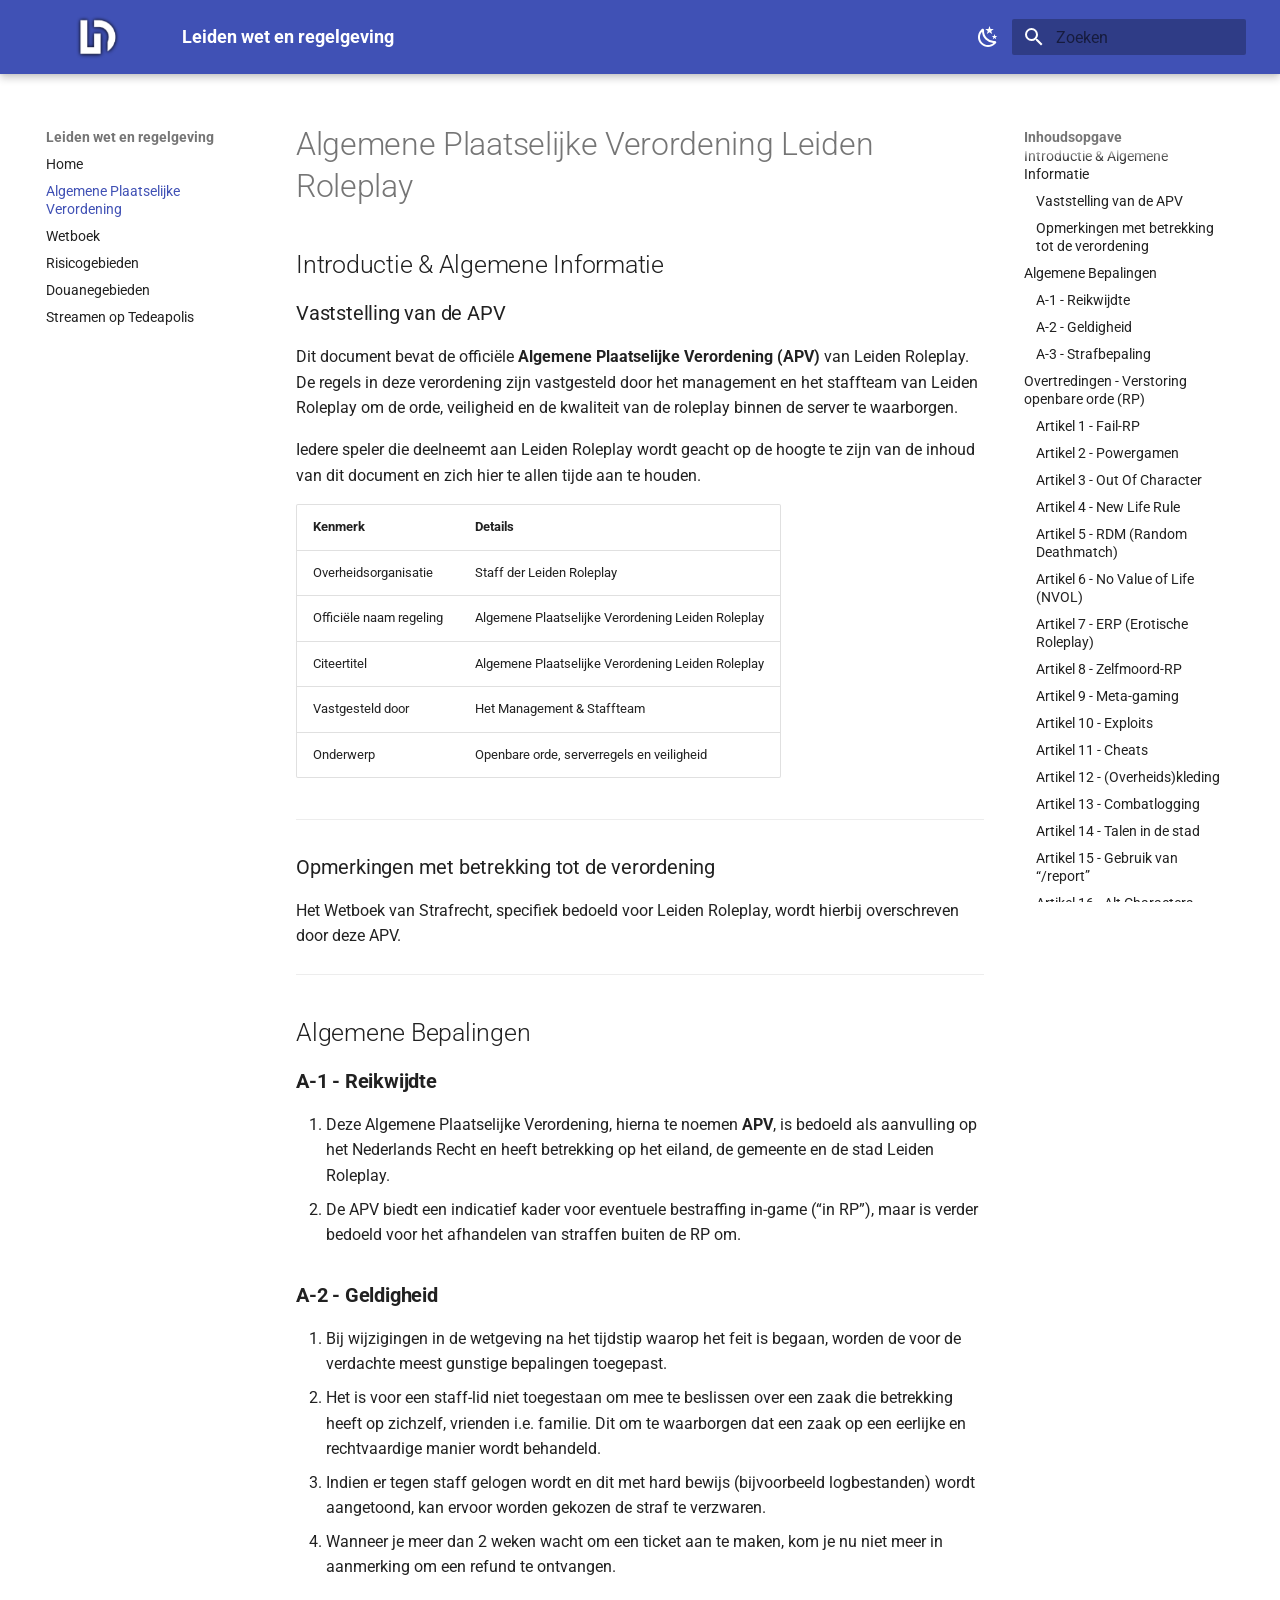
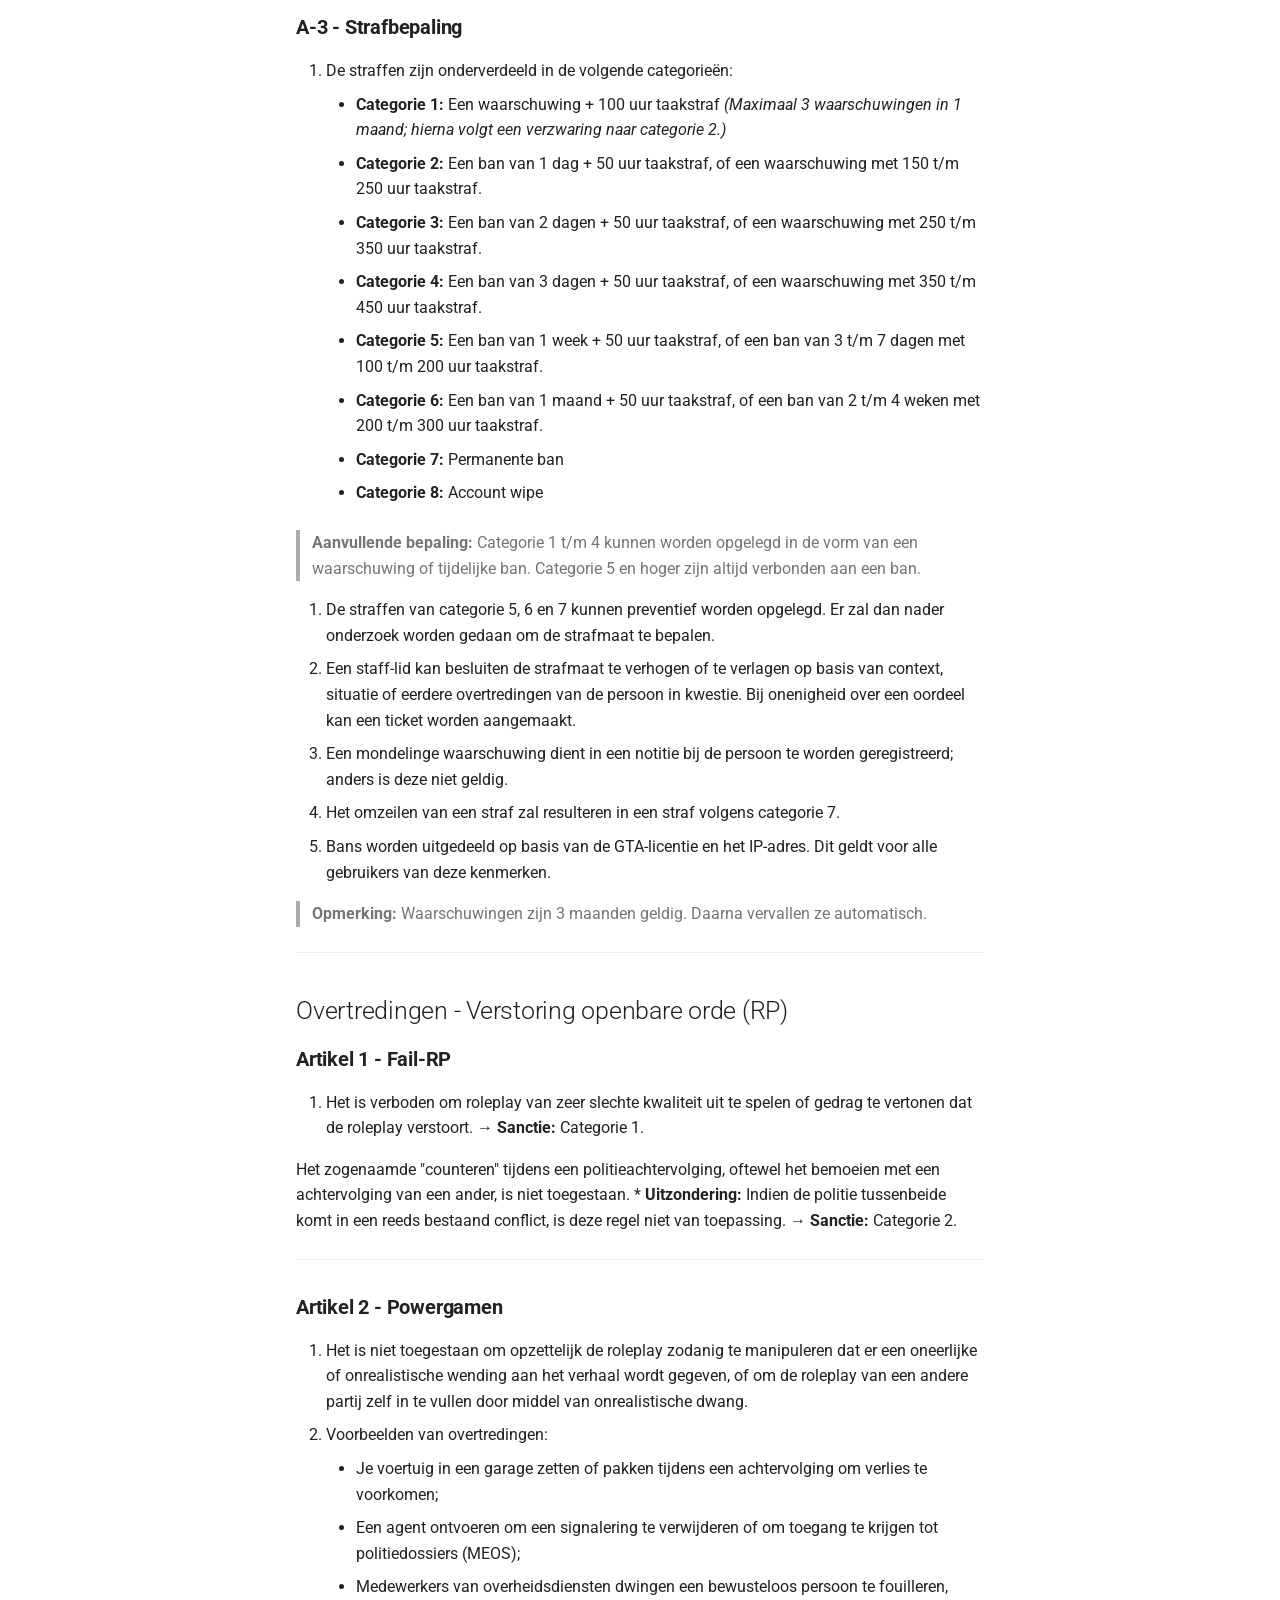
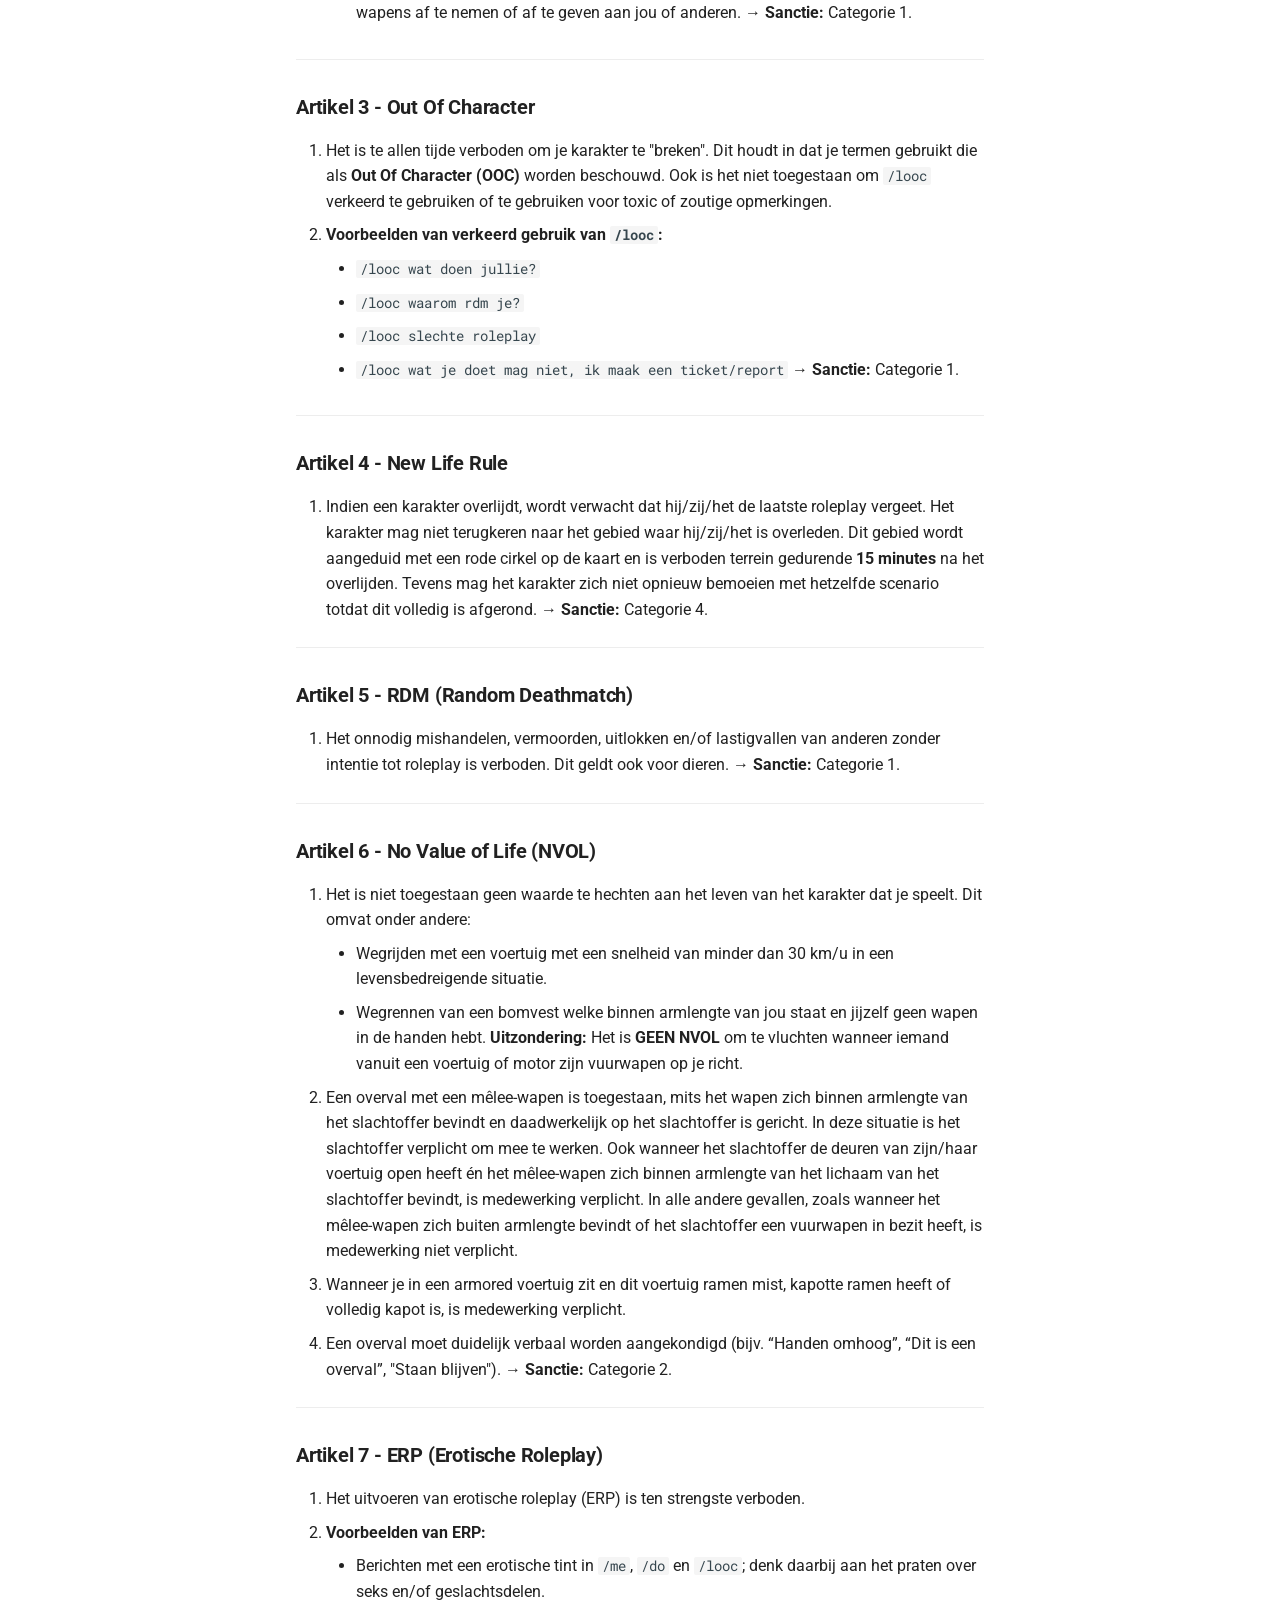
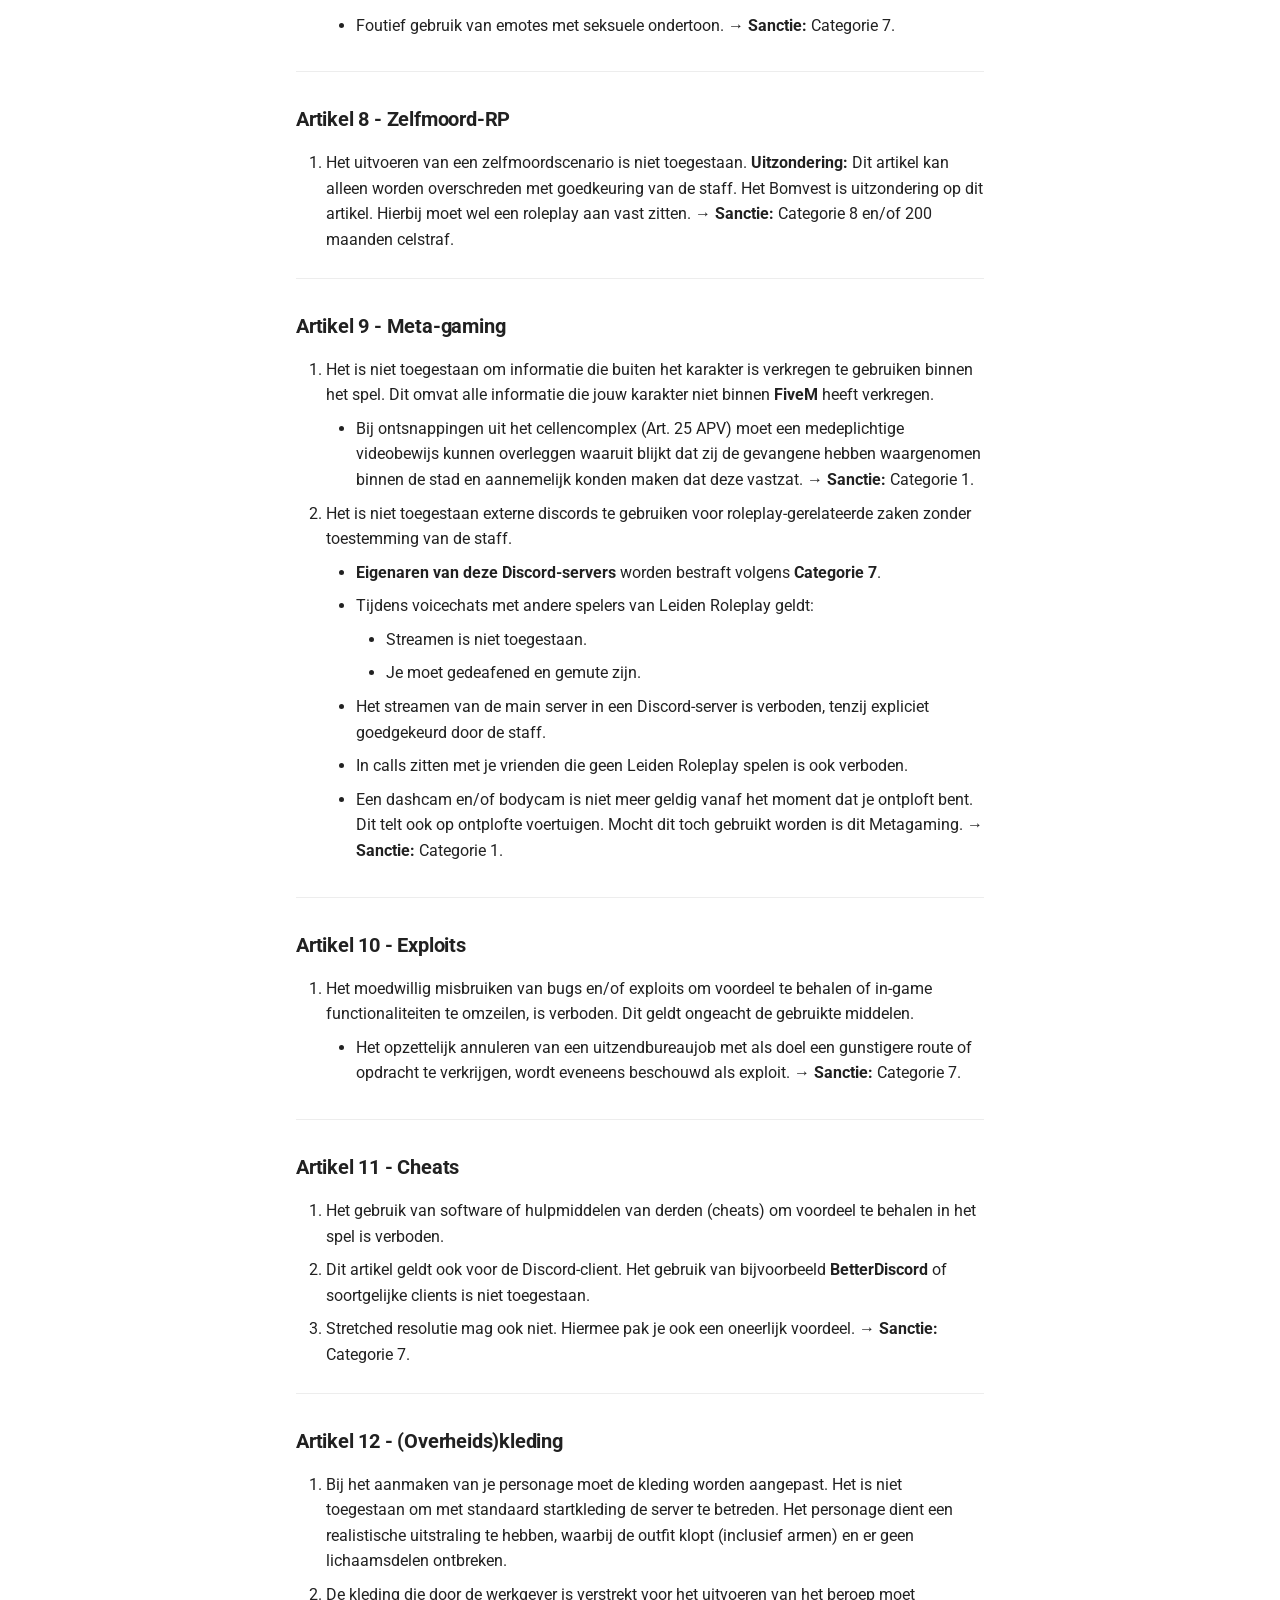
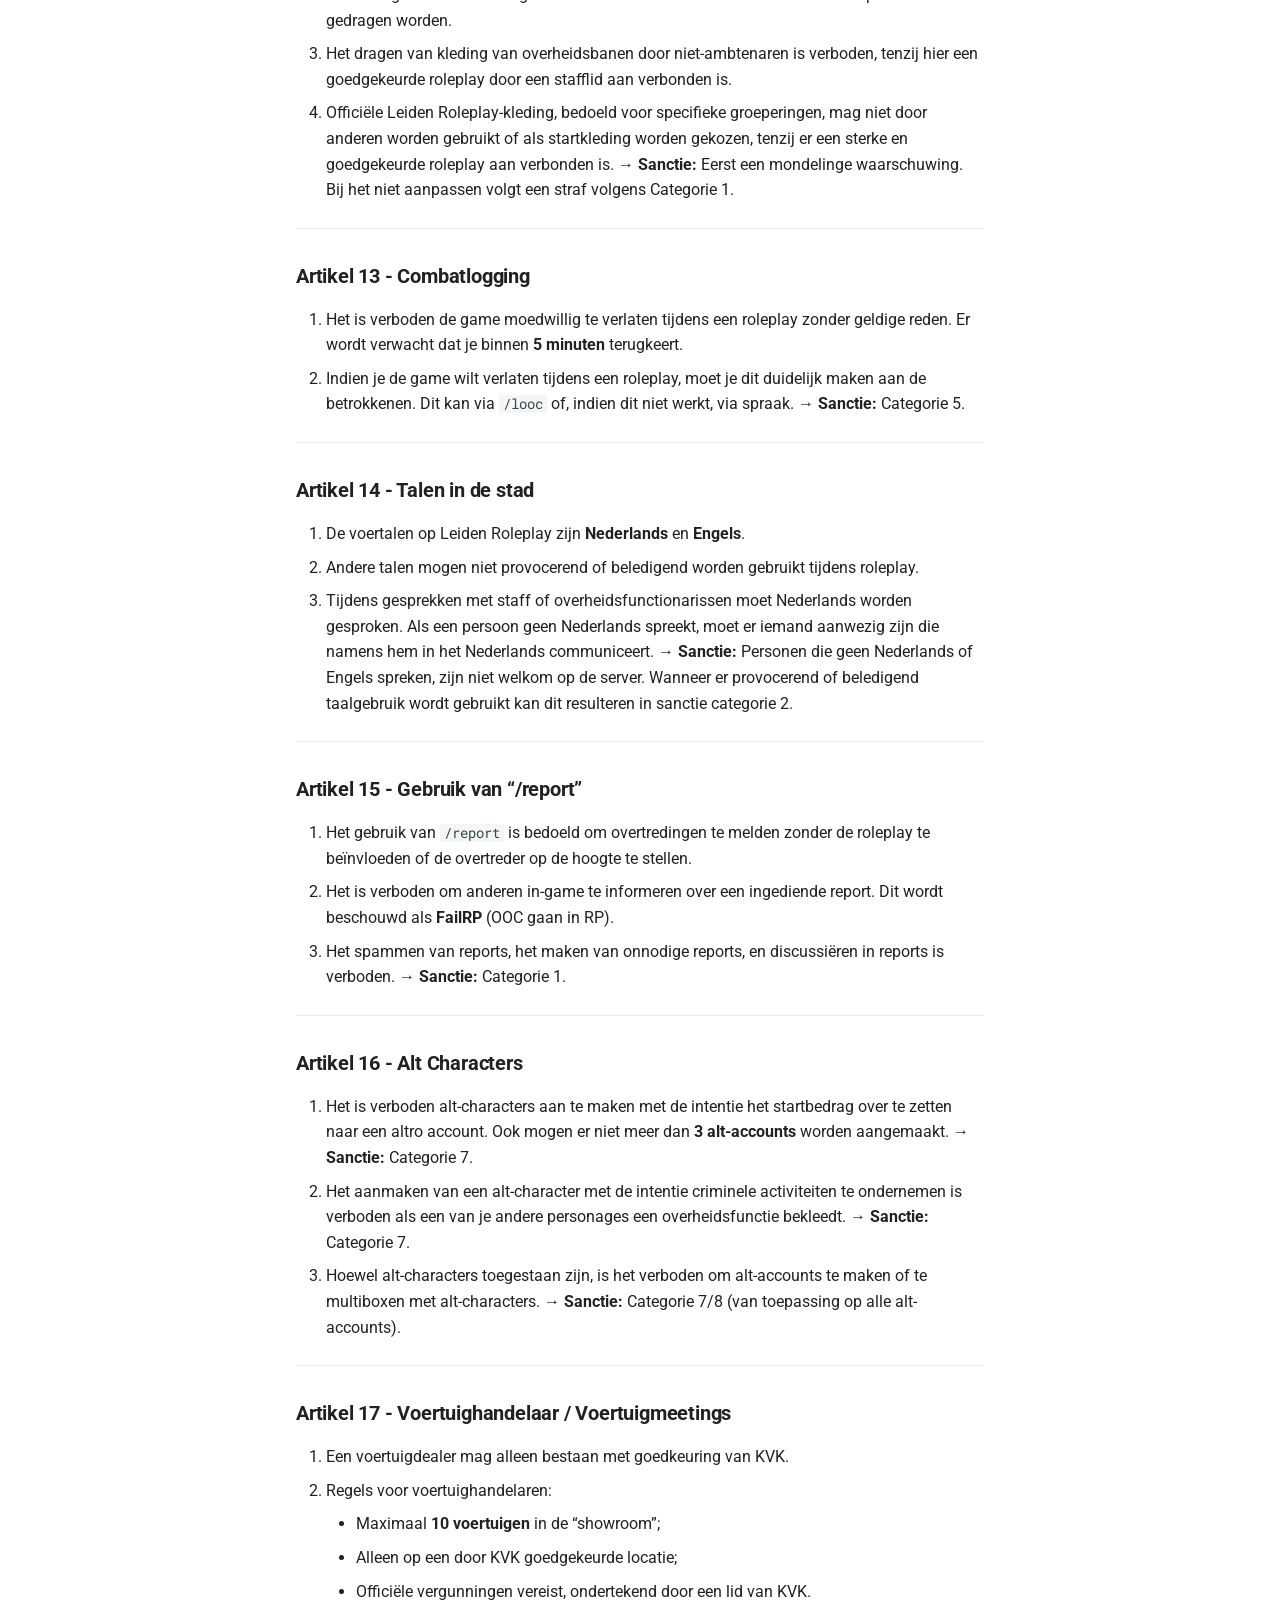
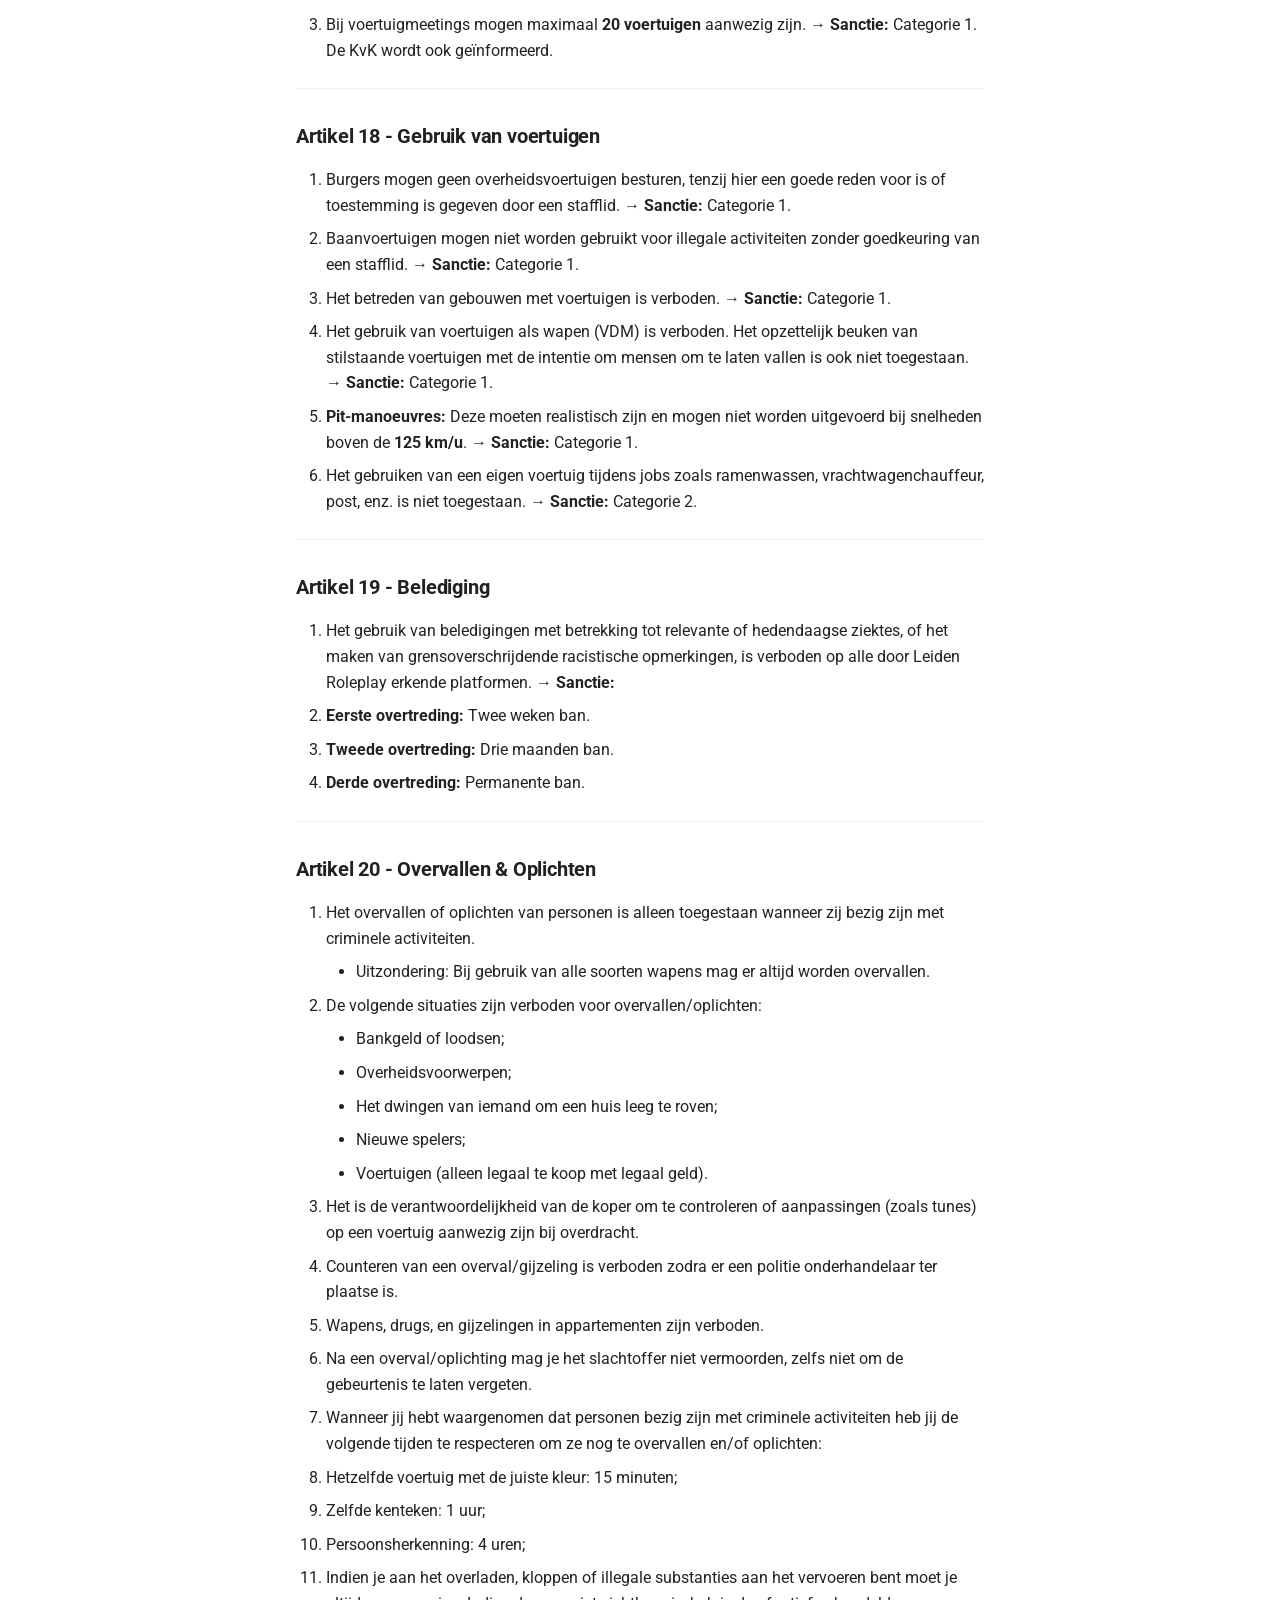
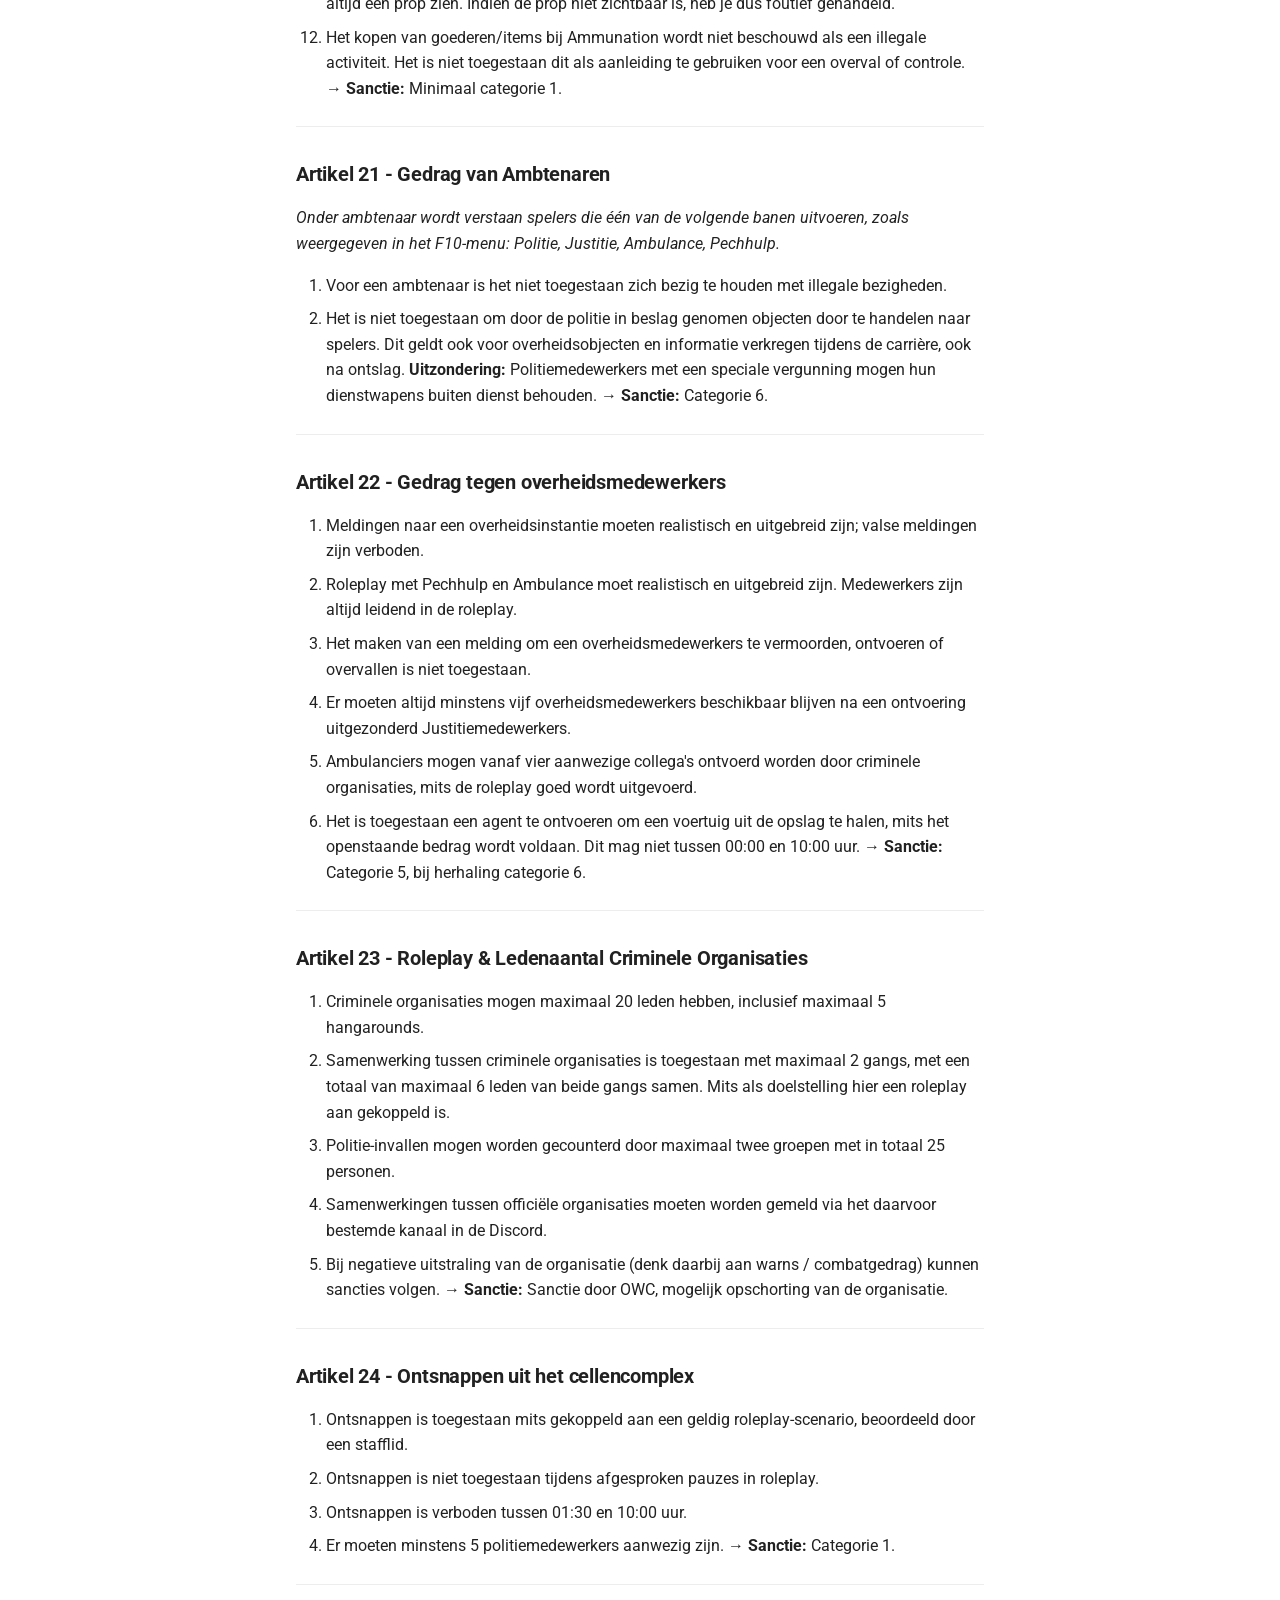
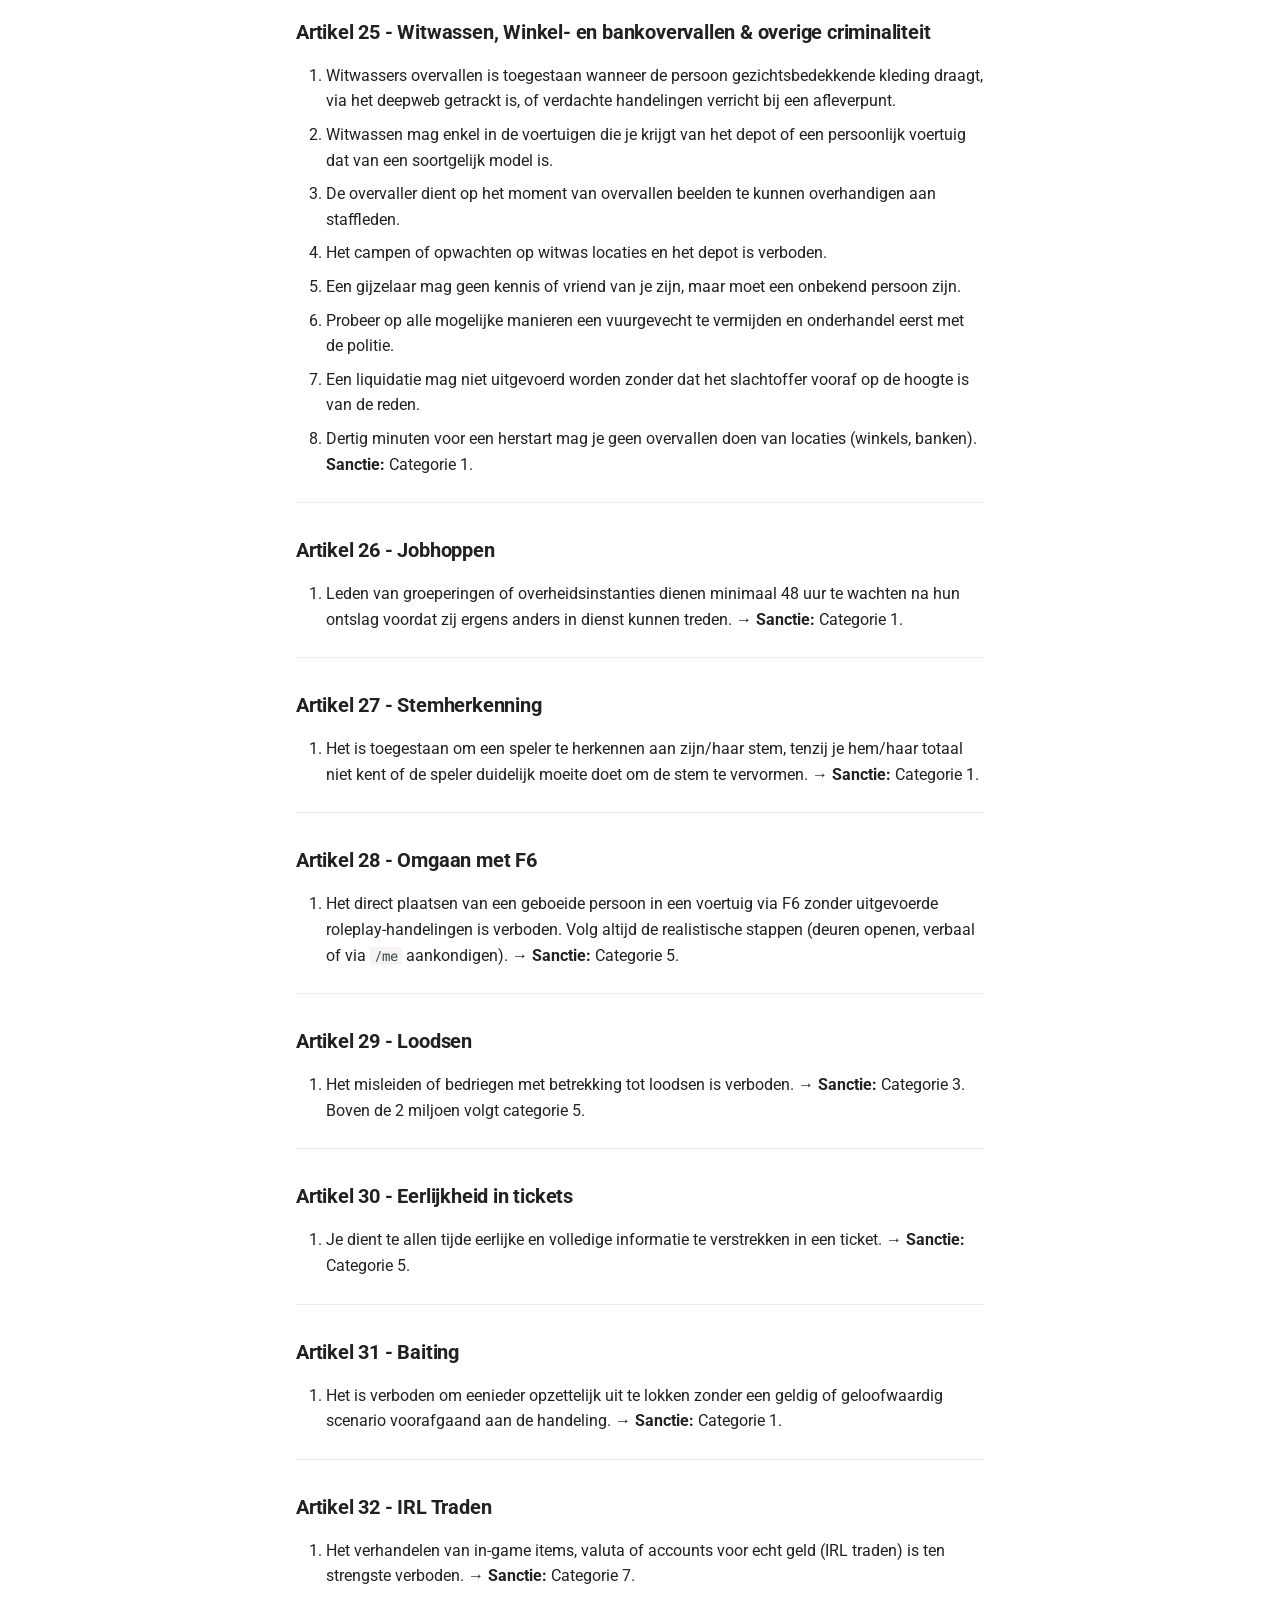
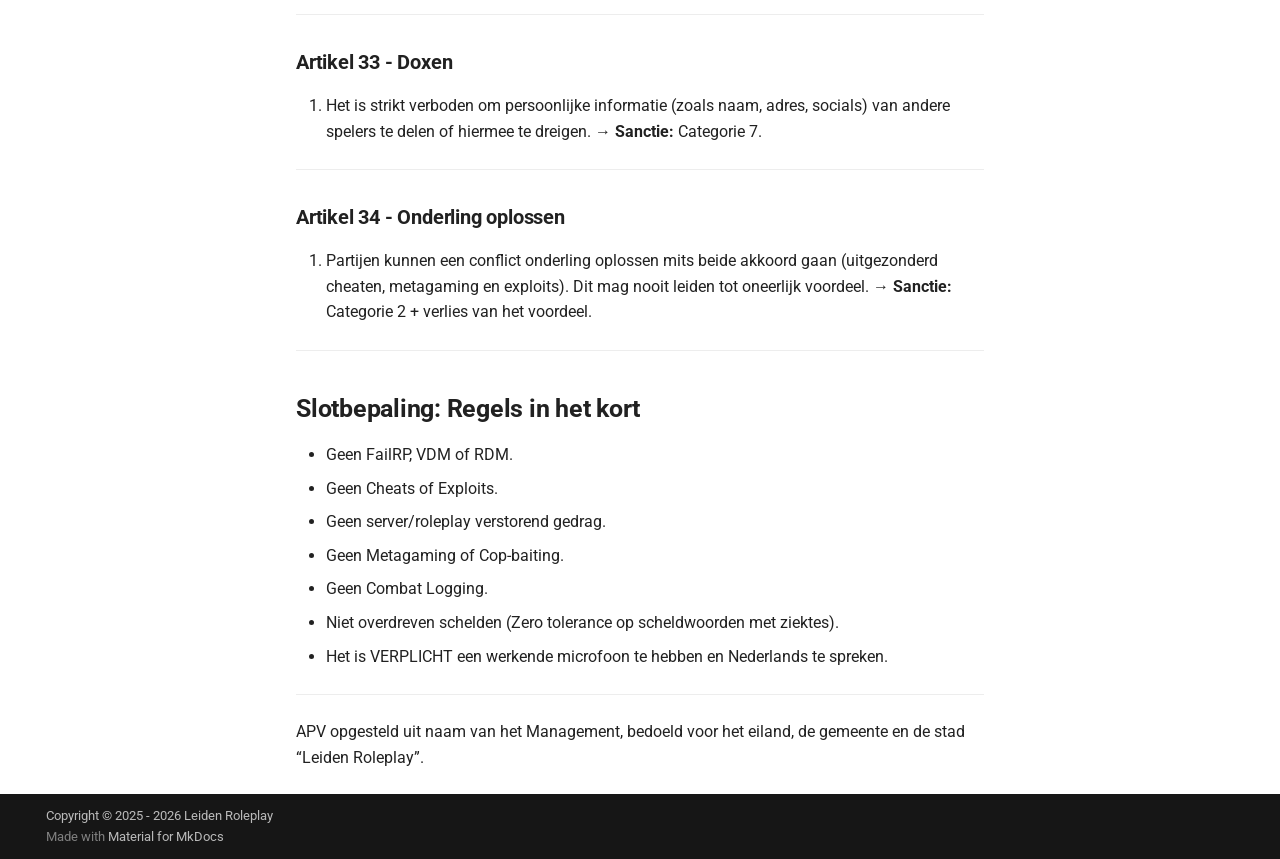
==== commit 4cdedd0d: "Deployed bdb7a76 with MkDocs version: 1.6.1" ====
--- a/apv/index.html
+++ b/apv/index.html
@@ -838,6 +838,87 @@
     
   
     Wetboek
+  
+
+    
+  </span>
+  
+  
+
+      </a>
+    </li>
+  
+
+    
+      
+      
+  
+  
+  
+  
+    <li class="md-nav__item">
+      <a href="../risico-gebieden/" class="md-nav__link">
+        
+  
+  
+  <span class="md-ellipsis">
+    
+  
+    Risicogebieden
+  
+
+    
+  </span>
+  
+  
+
+      </a>
+    </li>
+  
+
+    
+      
+      
+  
+  
+  
+  
+    <li class="md-nav__item">
+      <a href="../douanegebieden/" class="md-nav__link">
+        
+  
+  
+  <span class="md-ellipsis">
+    
+  
+    Douanegebieden
+  
+
+    
+  </span>
+  
+  
+
+      </a>
+    </li>
+  
+
+    
+      
+      
+  
+  
+  
+  
+    <li class="md-nav__item">
+      <a href="../streamen/" class="md-nav__link">
+        
+  
+  
+  <span class="md-ellipsis">
+    
+  
+    Streamen op Tedeapolis
   
 
     
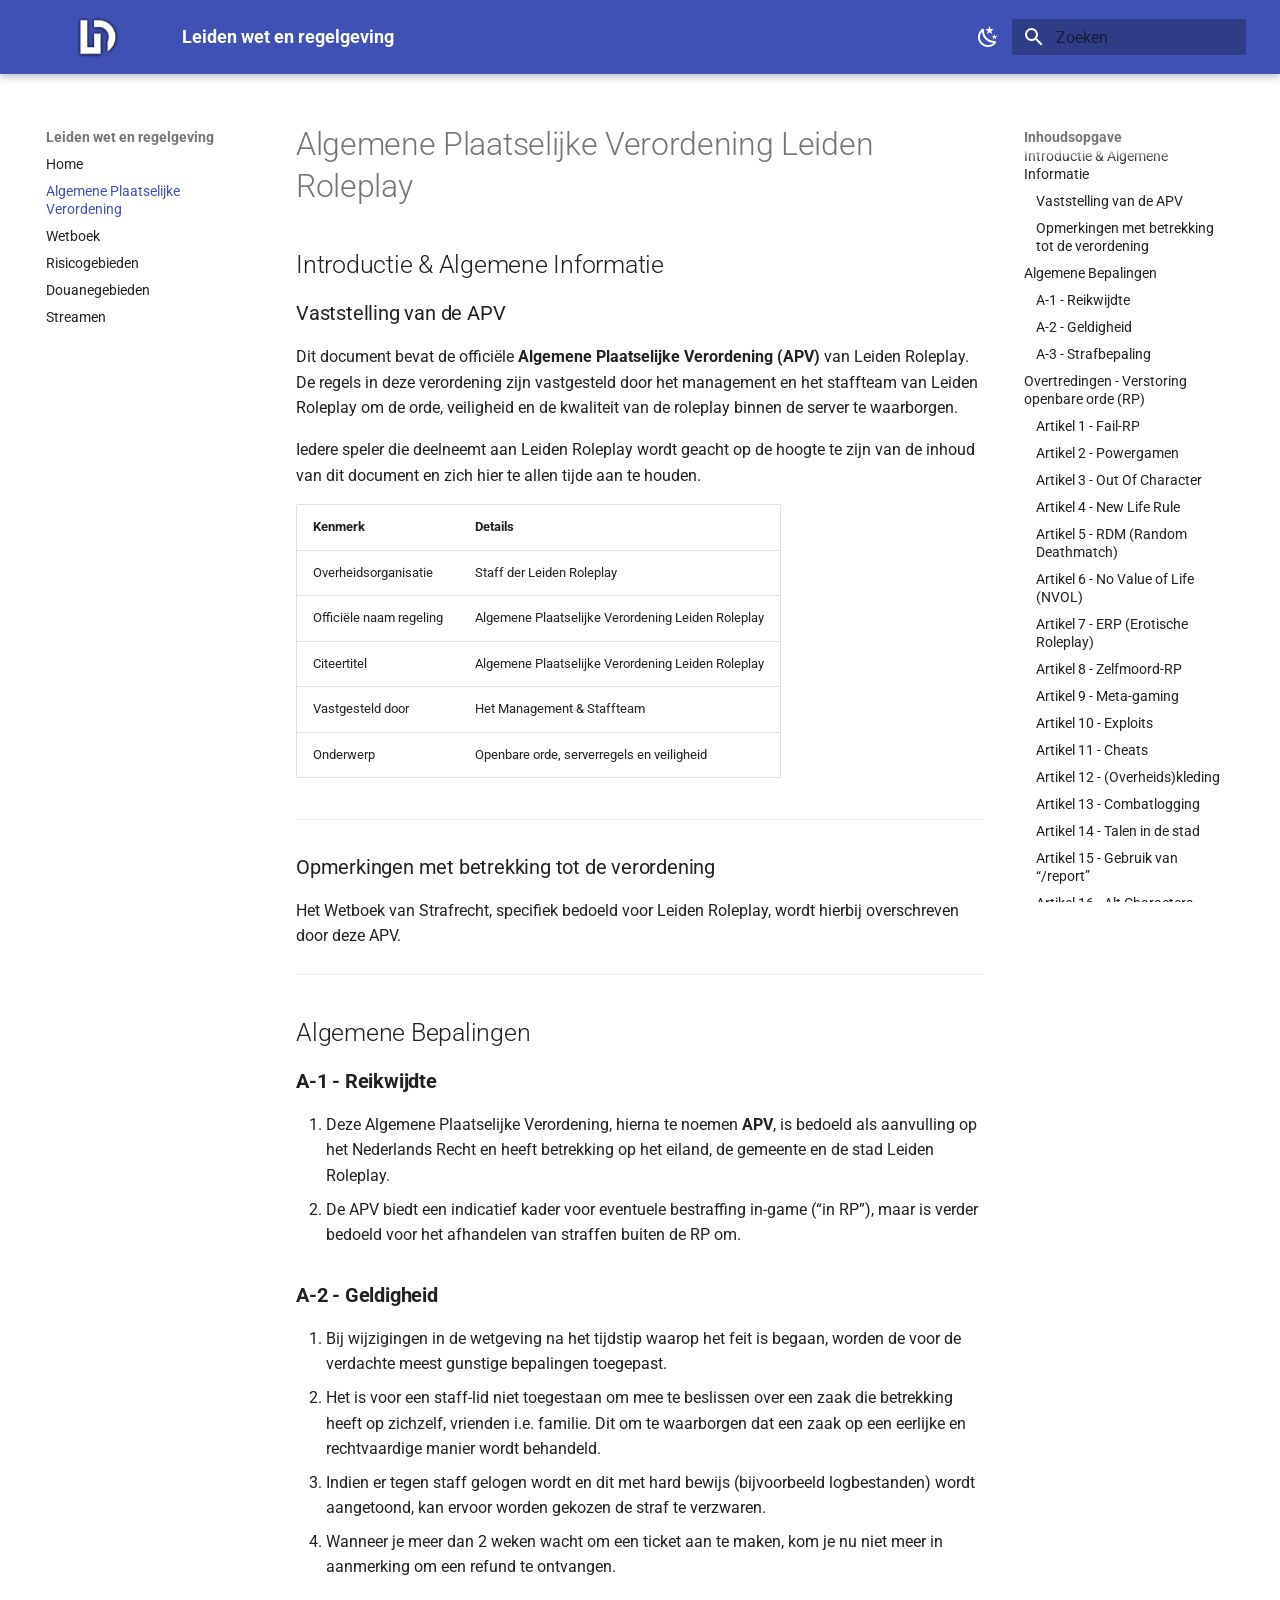
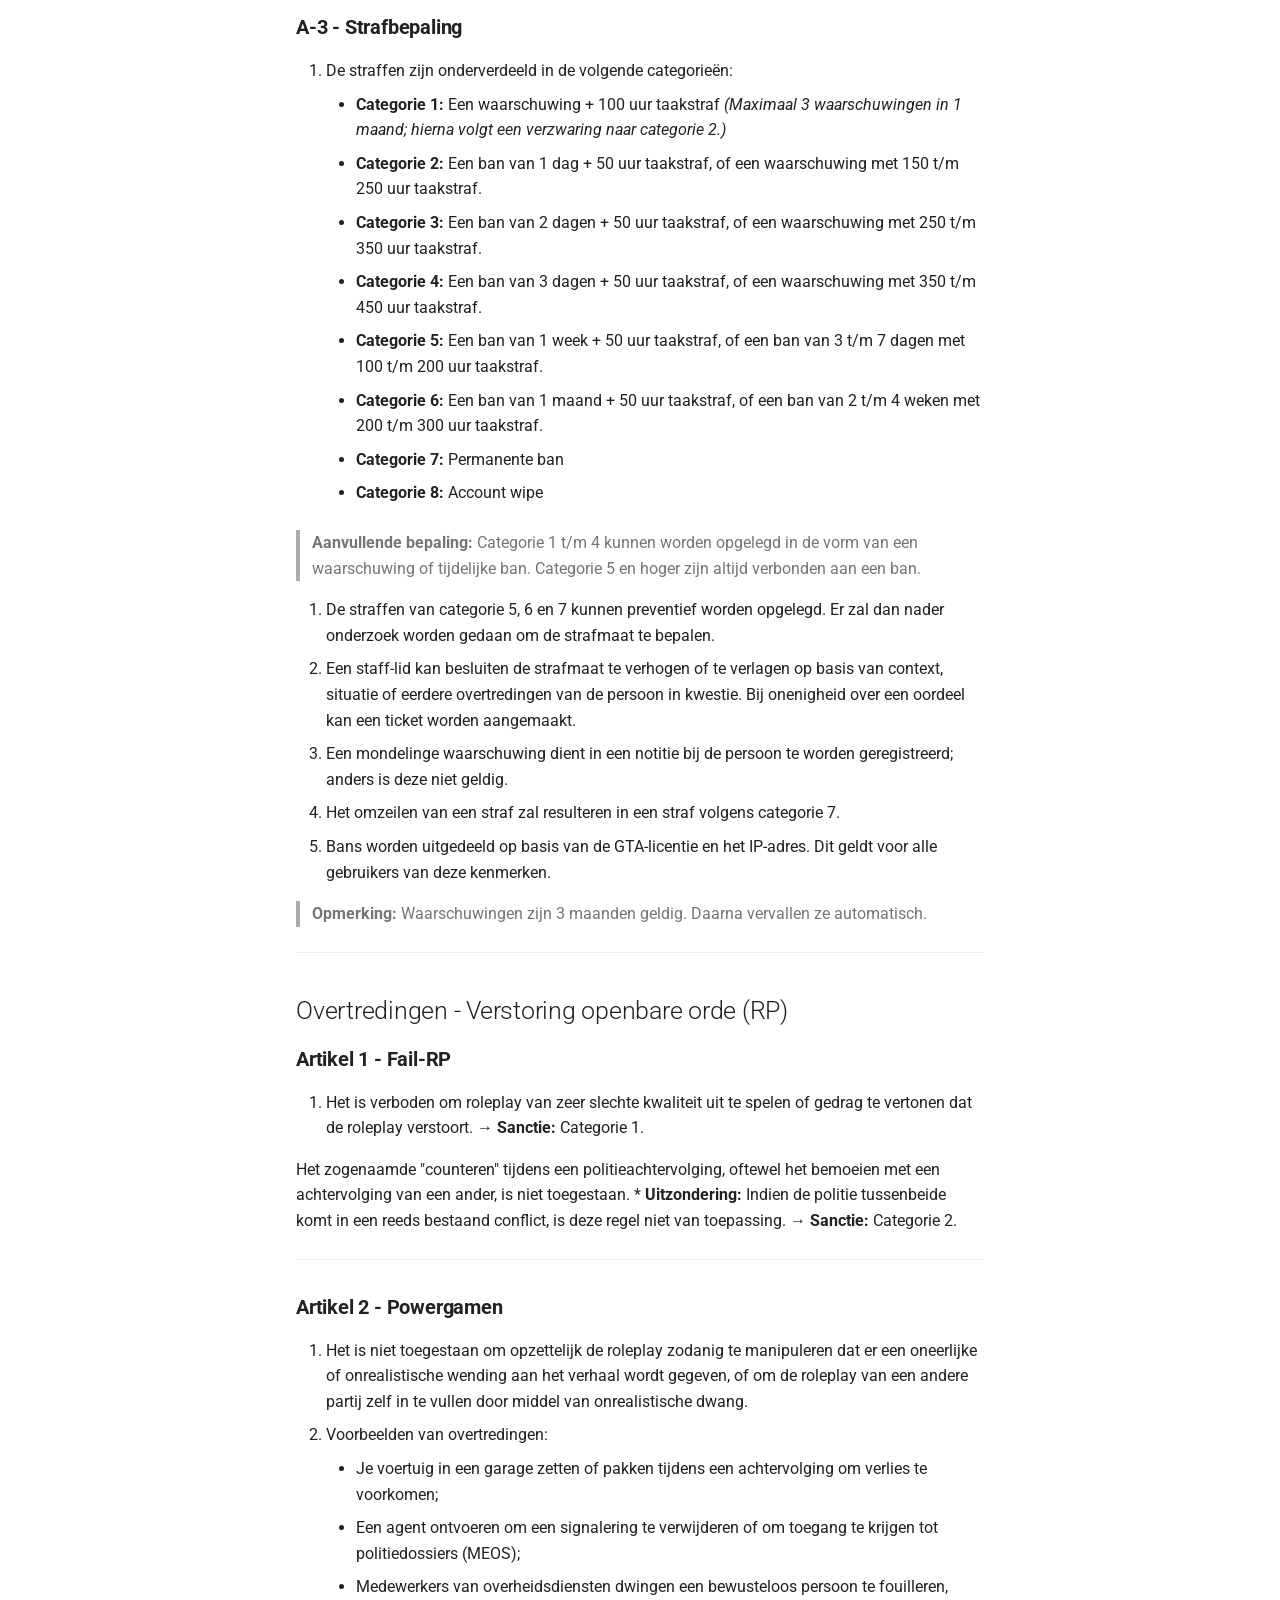
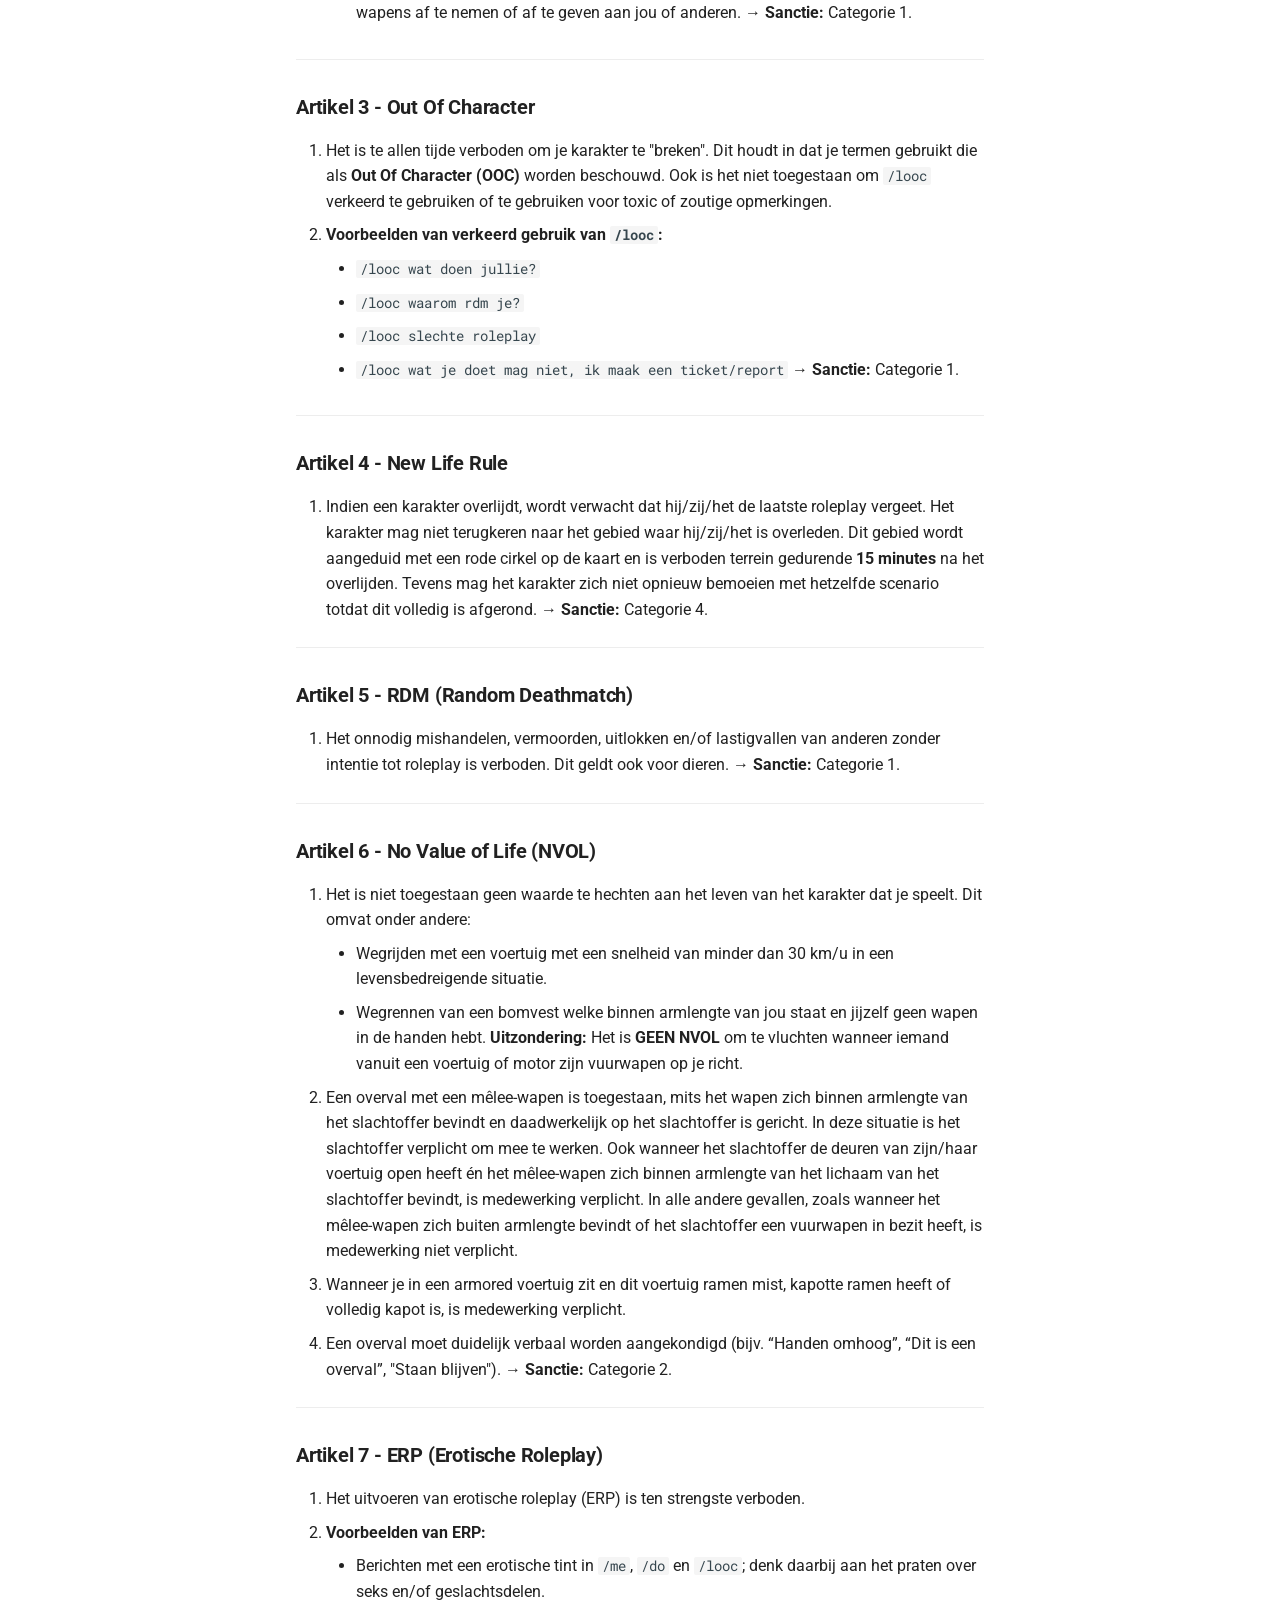
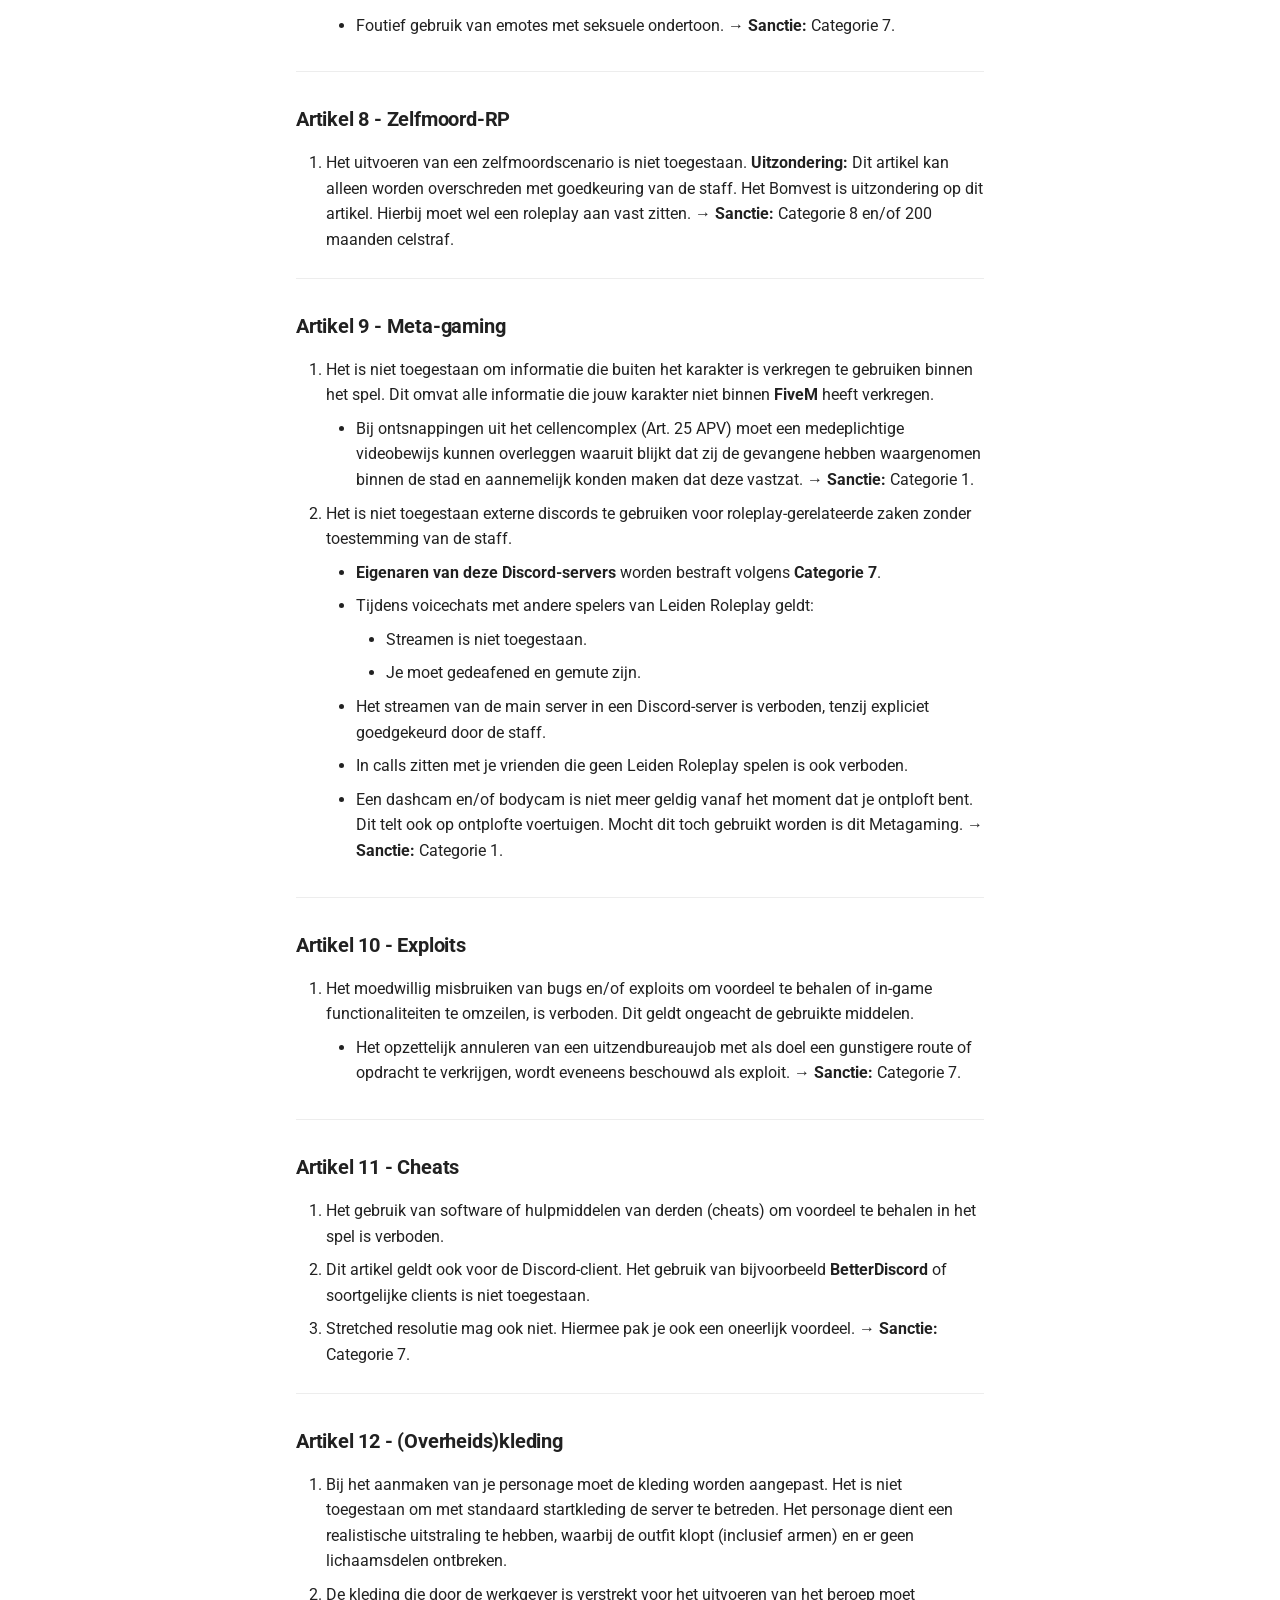
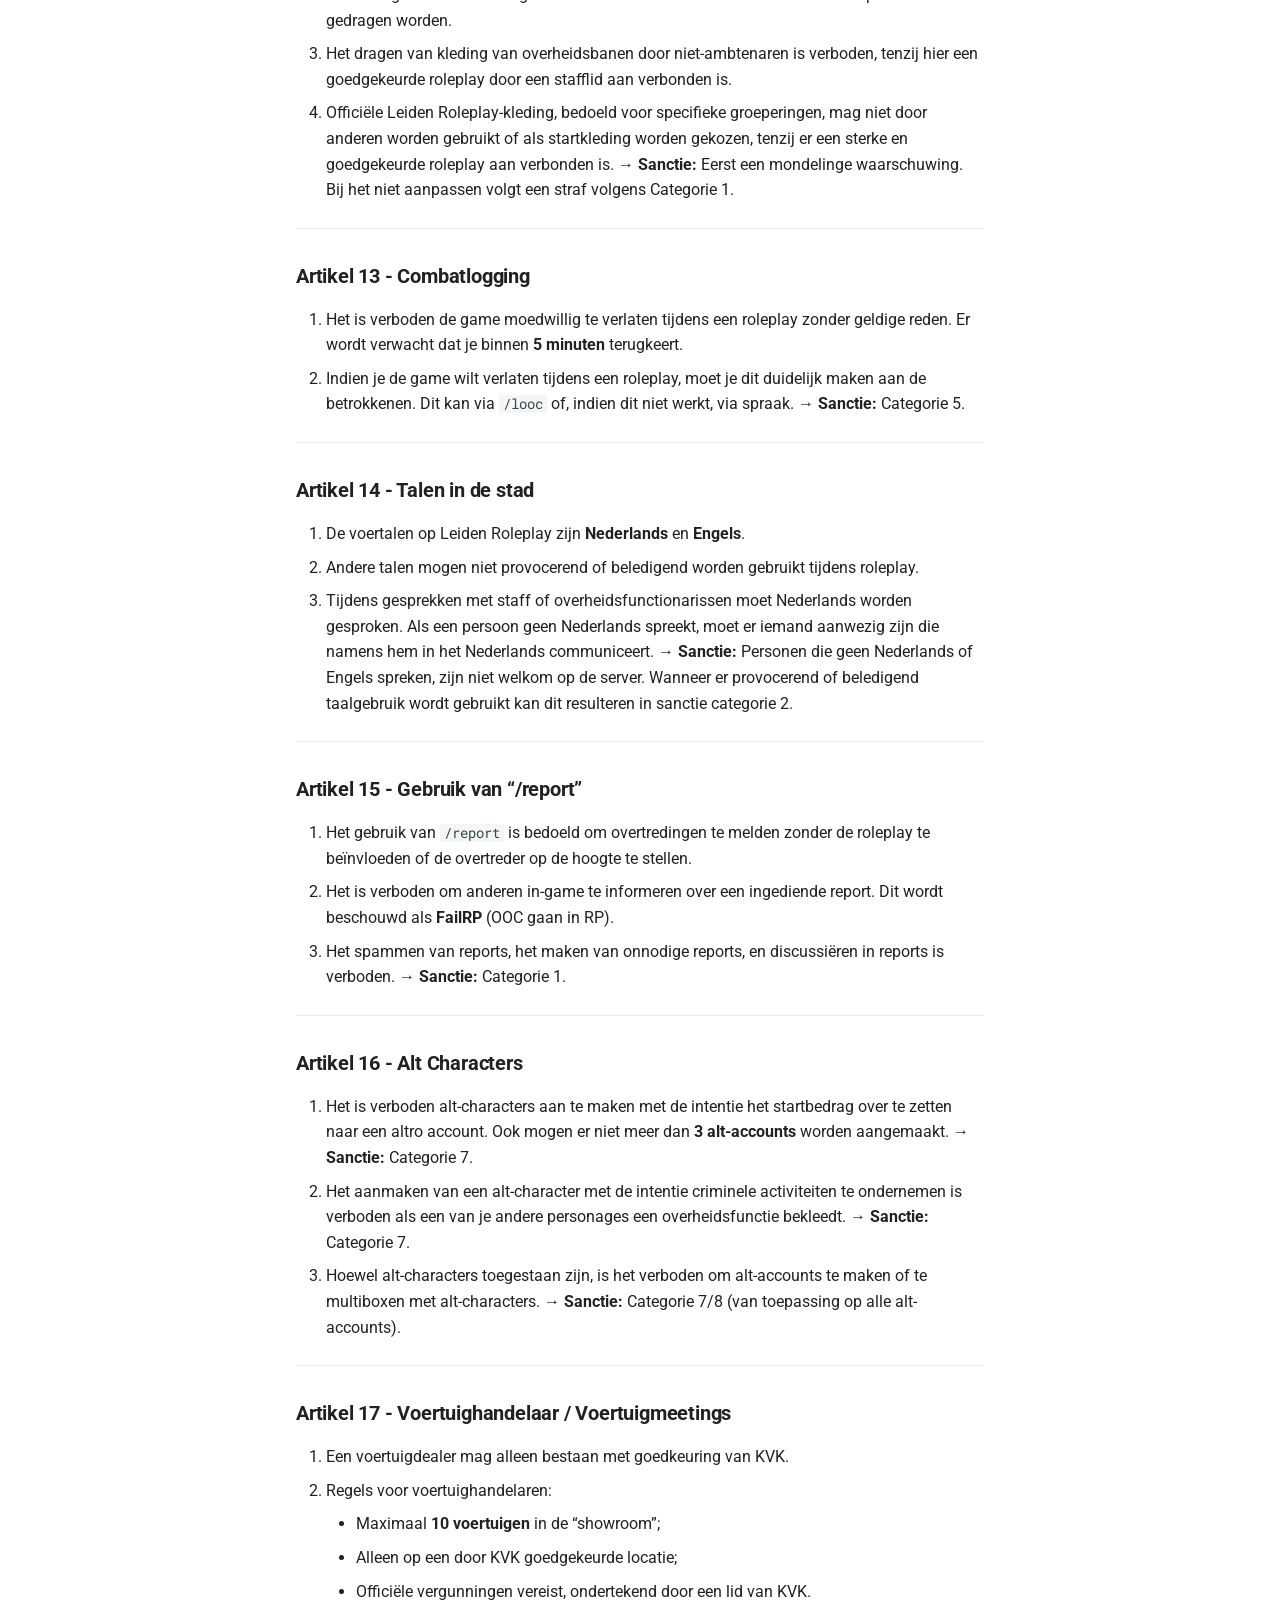
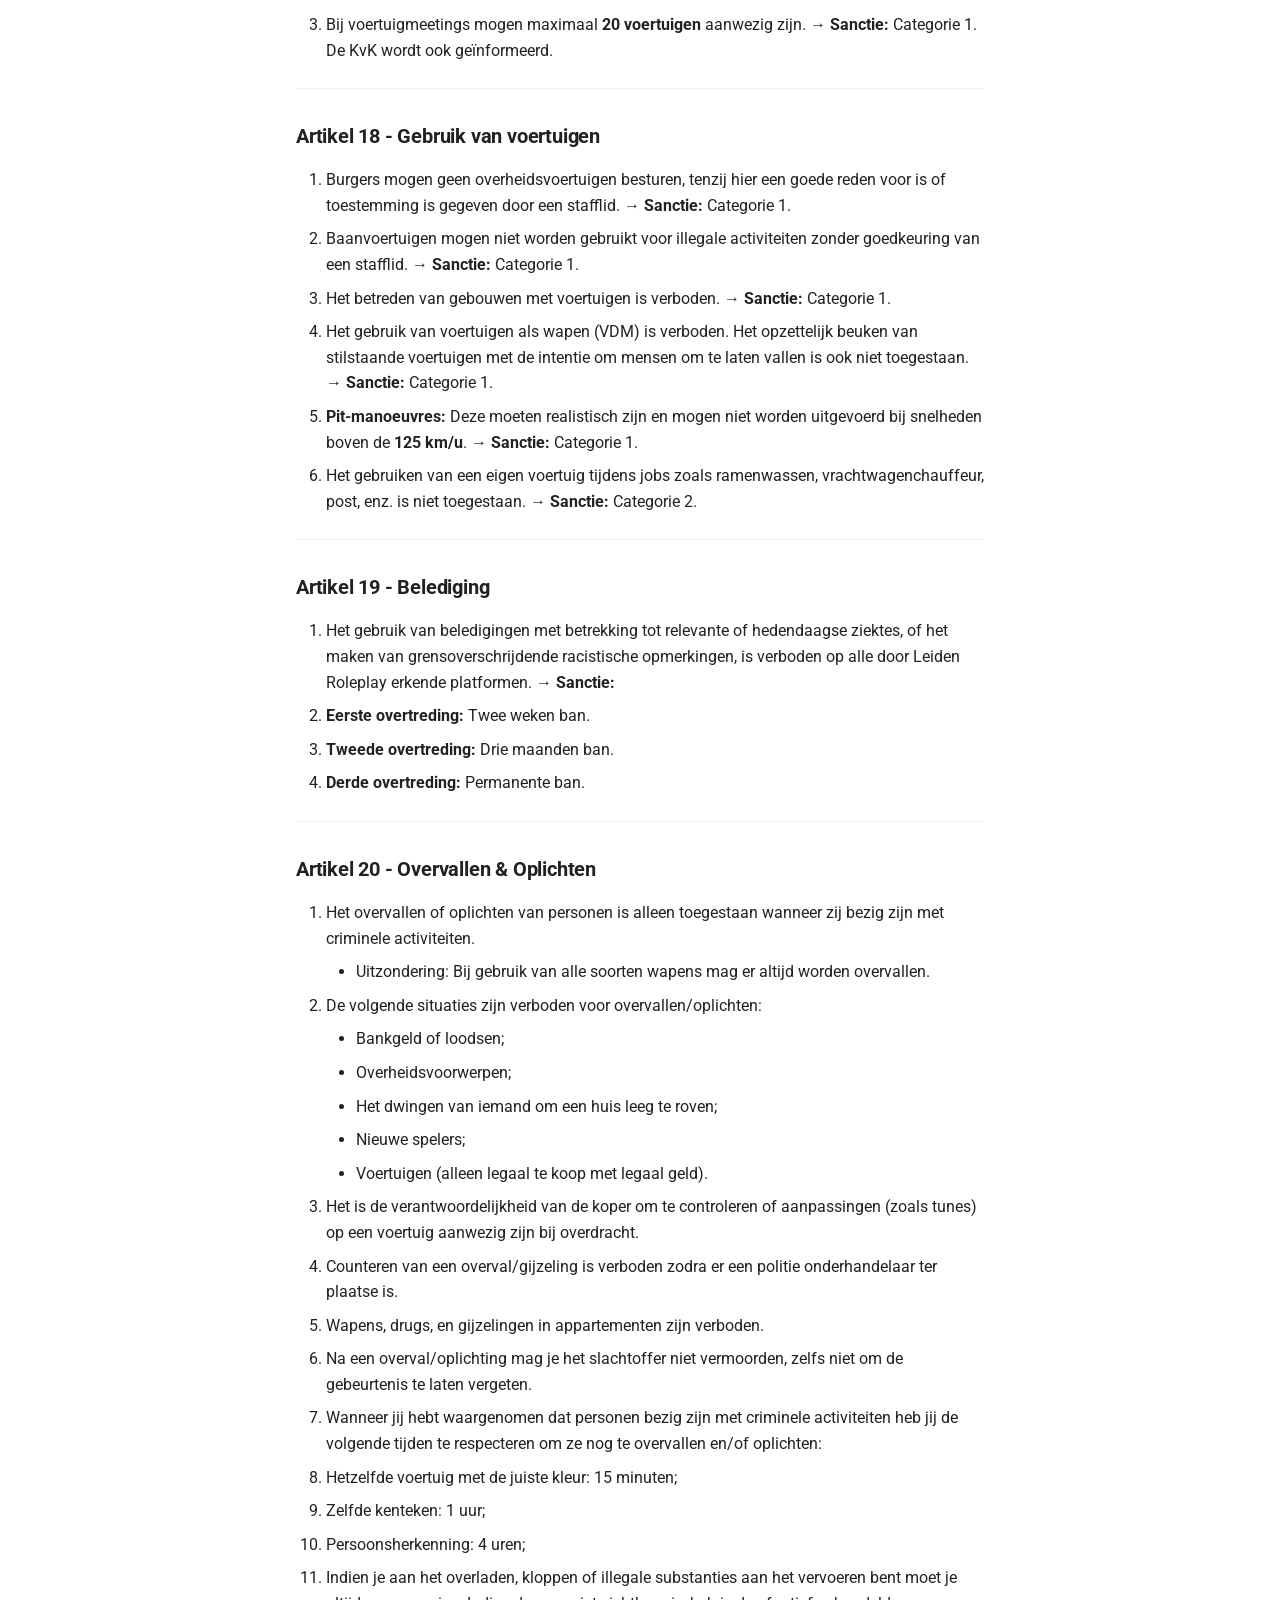
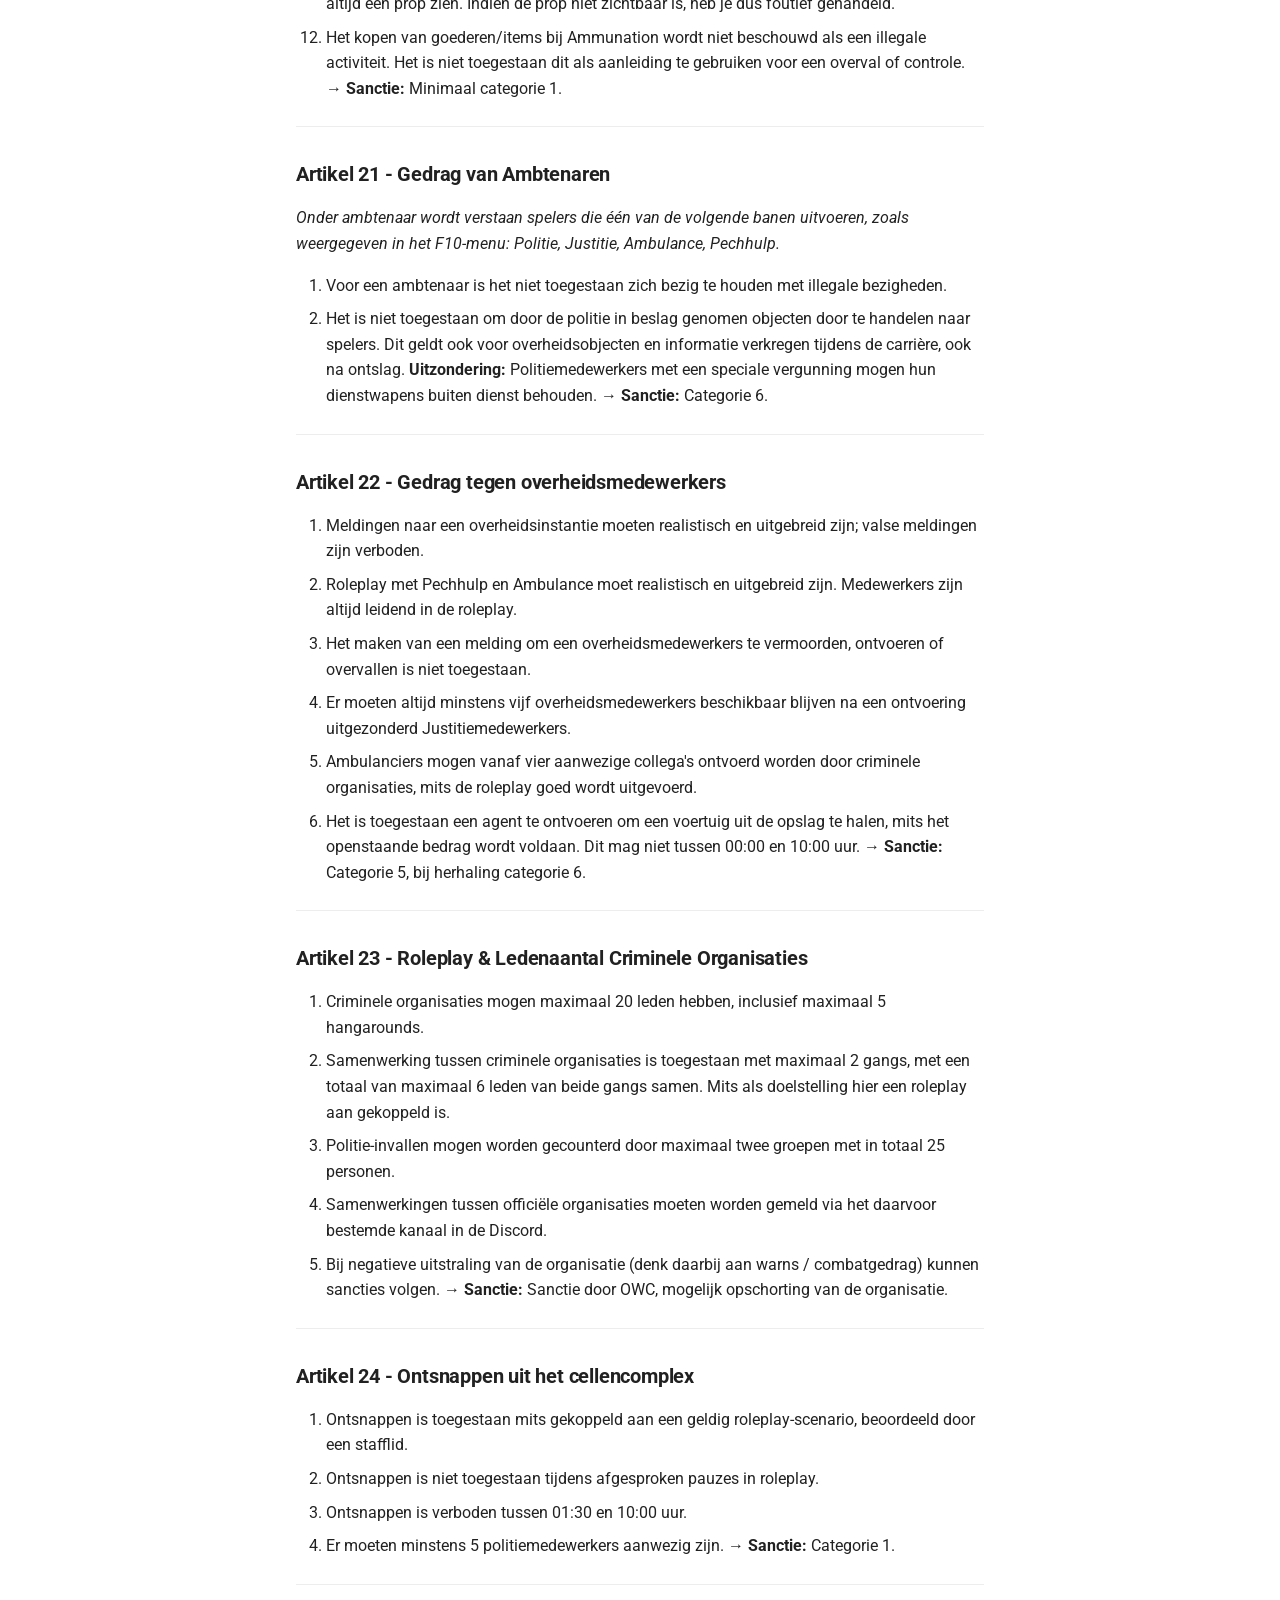
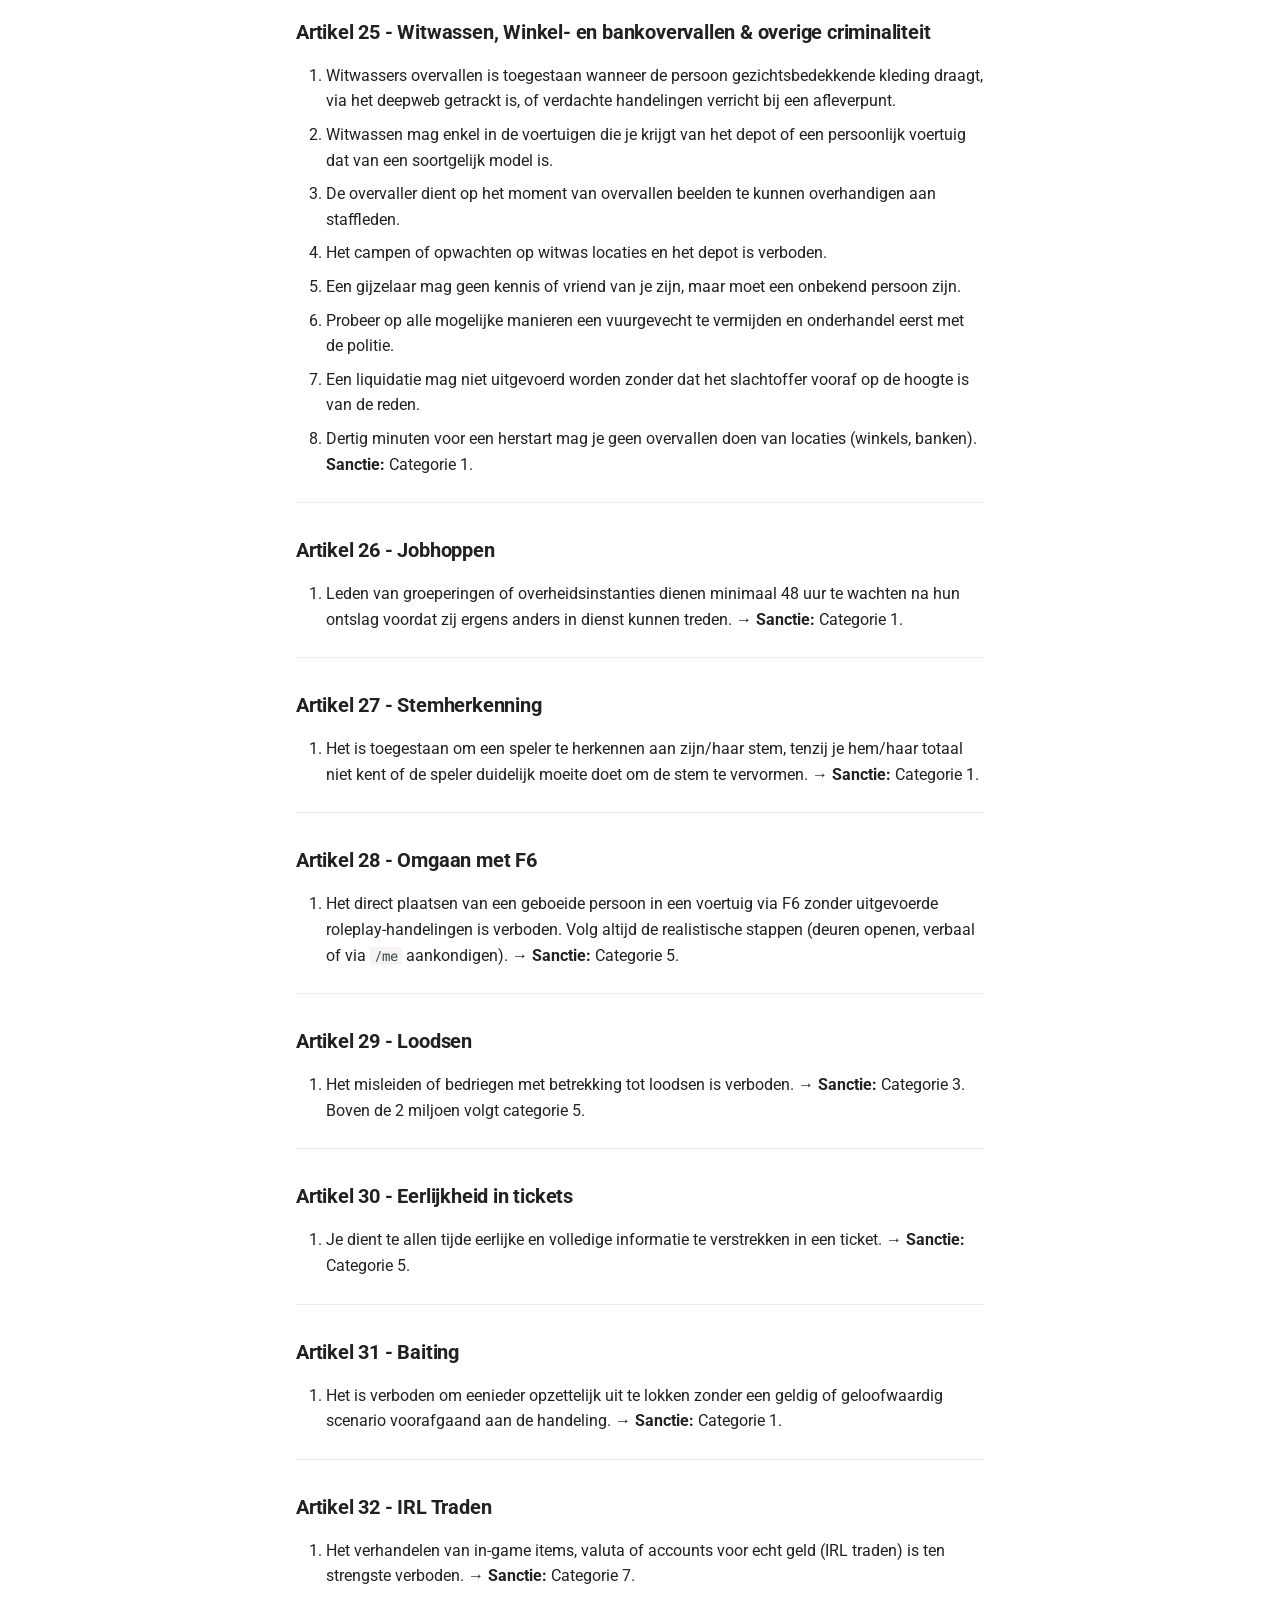
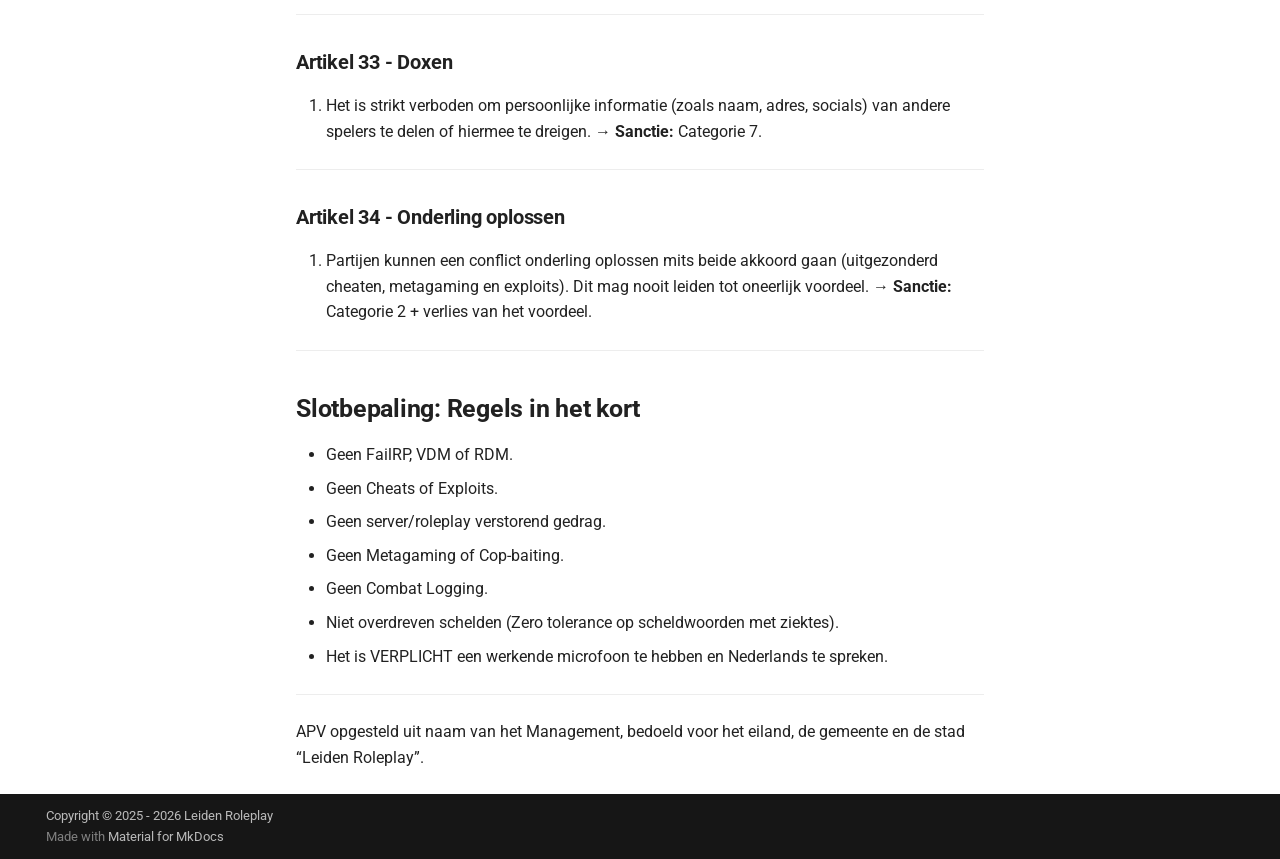
==== commit b12d25fd: "Deployed d5cd4fb with MkDocs version: 1.6.1" ====
--- a/apv/index.html
+++ b/apv/index.html
@@ -918,7 +918,7 @@
   <span class="md-ellipsis">
     
   
-    Streamen op Tedeapolis
+    Streamen
   
 
     
